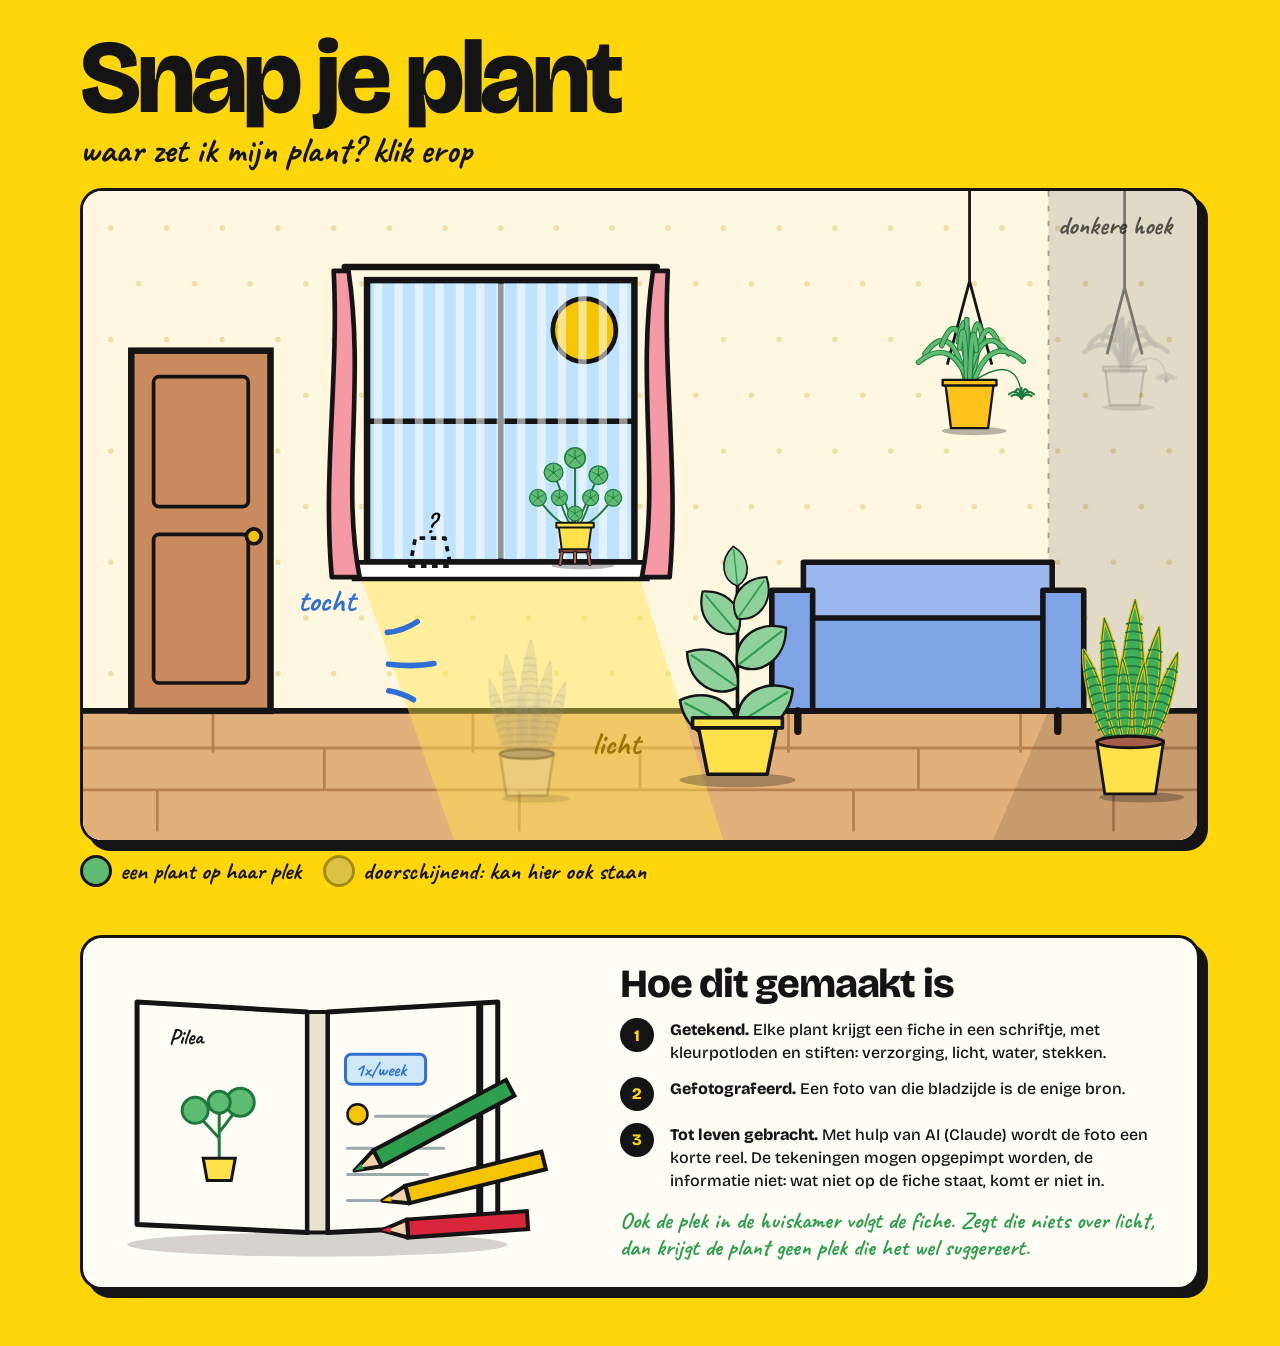
==== index.html @ d7fcc82e "Nieuwe titel: Snap je plant Co-Authored-By: Claude Opus 5.5 <noreply@anthropic.com> Claude-Session: " ====
<!DOCTYPE html>
<html lang="nl">
<head>
<meta charset="UTF-8">
<meta name="viewport" content="width=device-width, initial-scale=1.0, viewport-fit=cover">
<meta name="description" content="Welke plant past waar in je huiskamer? Geanimeerde plantenfiches, getekend in een schriftje.">
<meta name="theme-color" content="#FFD60A">
<meta name="apple-mobile-web-app-capable" content="yes">
<meta name="apple-mobile-web-app-title" content="Snap je plant">
<link rel="manifest" href="manifest.webmanifest">
<link rel="icon" href="icons/icon.svg" type="image/svg+xml">
<link rel="apple-touch-icon" href="icons/apple-touch-icon.png">
<title>Snap je plant</title>
<link rel="stylesheet" href="https://fonts.googleapis.com/css2?family=Bricolage+Grotesque:opsz,wght@12..96,500;12..96,800&family=Caveat:wght@600;700&display=swap">
<style>
:root{--desk:#FFD60A;--ink:#141414;--paper:#FFFDF6;--leaf:#2E9E4F;--red:#D8263A;--purple:#5B2A9E;
--display:"Bricolage Grotesque",system-ui,sans-serif;--hand:"Caveat","Comic Sans MS",cursive;color-scheme:light}
body{margin:0;background:var(--desk);color:var(--ink);font-family:var(--display)}
[hidden]{display:none!important}
.wrap{max-width:1120px;margin:0 auto;padding-inline:16px;padding-block:32px 56px}
h1{font:800 clamp(48px,11vw,104px)/.88 var(--display);letter-spacing:-.04em;margin:0;text-wrap:balance}
.hand{font:700 clamp(26px,5.4vw,36px)/1 var(--hand);margin:8px 0 20px}
.roomwrap{border:3px solid var(--ink);border-radius:22px;box-shadow:8px 8px 0 var(--ink);overflow-x:auto;overflow-y:hidden;background:#FFF8E1;-webkit-overflow-scrolling:touch;scrollbar-width:thin}
svg.room{display:block;height:clamp(380px,68vh,600px);width:auto;max-width:none}
@media (min-width:900px){svg.room{width:100%;height:auto}}
.mini{position:relative;width:max-content;margin:14px auto 4px;border:3px solid var(--ink);border-radius:10px;overflow:hidden;background:#FFF8E1;cursor:pointer;touch-action:none}
.mini .minisvg{display:block;height:72px;width:auto}
.mini .minisvg .gust{animation:none;stroke-dashoffset:0}
.mini .vp{position:absolute;top:0;bottom:0;left:0;border:3px solid var(--ink);border-radius:6px;background:rgba(255,214,10,.28);box-sizing:border-box}
.mini .hand{position:absolute;width:30px;height:33px;left:50%;bottom:-6px;margin-left:-15px;animation:nudge 1.4s ease-in-out infinite}
.mini.moved .hand{opacity:0;transition:opacity .4s;animation:none}
@keyframes nudge{0%,100%{transform:translateX(-12px) rotate(-8deg)}50%{transform:translateX(12px) rotate(8deg)}}
.mini.off{display:none}
svg.room .lbl{font:700 34px var(--hand)}
svg.room .gust{stroke-dasharray:120;stroke-dashoffset:120;animation:gust 1.6s ease-out infinite}
svg.room .gust:nth-of-type(2){animation-delay:.5s}svg.room .gust:nth-of-type(3){animation-delay:1s}
@keyframes gust{0%{stroke-dashoffset:120;opacity:1}100%{stroke-dashoffset:-120;opacity:0}}
.pl{cursor:pointer;outline:none}
.pl .lift{transition:transform .25s}
.pl:hover .lift,.pl:focus-visible .lift{transform:translateY(-8px)}
.pl .hit{fill:transparent}
.pl.ghost .lift{opacity:.38;filter:grayscale(1)}
.pl.ghost path[stroke]{opacity:.5}
.pl.ghost:hover .lift,.pl.ghost:focus-visible .lift{opacity:.85;filter:none}
.pl:focus-visible .lift{filter:drop-shadow(0 0 0 transparent) drop-shadow(0 0 6px #5B2A9E)}
.legend{display:flex;flex-wrap:wrap;gap:6px 22px;font:700 24px/1.1 var(--hand);margin:12px 0 0}
.legend span{display:flex;align-items:center;gap:8px}
.legend i{display:inline-block;width:26px;height:26px;border-radius:50%;background:#5DBB72;border:3px solid var(--ink)}
.legend i.g{opacity:.38;filter:grayscale(1)}
h2.all{font:800 clamp(28px,6vw,44px)/1 var(--display);letter-spacing:-.03em;margin:44px 0 16px}
.mosaic{display:grid;grid-template-columns:repeat(auto-fill,minmax(150px,1fr));grid-auto-rows:200px;grid-auto-flow:dense;gap:16px}
.tile{container-type:inline-size;position:relative;display:flex;flex-direction:column;text-decoration:none;color:var(--ink);border:3px solid var(--ink);border-radius:18px;box-shadow:5px 5px 0 var(--ink);overflow:hidden;transition:transform .2s,box-shadow .2s;min-width:0}
.tile:hover{transform:translate(-2px,-3px);box-shadow:8px 9px 0 var(--ink)}
.tile:focus-visible{outline:3px solid var(--purple);outline-offset:3px}
.tile.big{grid-column:span 2;grid-row:span 2}.tile.tall{grid-row:span 2}.tile.wide{grid-column:span 2}
.tile svg.plant{flex:1;min-height:0;width:100%;padding:8px;box-sizing:border-box}
.label{background:var(--paper);border-top:3px solid var(--ink);padding:8px 12px 10px;display:flex;flex-direction:column;gap:3px}
.sci{font:700 19px/1 var(--hand);color:var(--leaf);overflow-wrap:break-word}
.name{font:800 clamp(14px,10.5cqi,20px)/1.05 var(--display);letter-spacing:-.02em;margin:0;overflow-wrap:normal;hyphens:manual}
.big .name{font-size:clamp(22px,9cqi,30px)}.big .sci{font-size:25px}
.needs{list-style:none;margin:4px 0 0;padding:0;display:flex;flex-wrap:wrap;gap:4px 10px}
.needs li{display:flex;align-items:center;gap:4px;font:700 19px/1 var(--hand)}
.needs svg{width:17px;height:17px;flex:none}
.big .needs li{font-size:23px}.big .needs svg{width:20px;height:20px}
.badge{position:absolute;top:10px;right:10px;font:800 10px var(--display);letter-spacing:.1em;text-transform:uppercase;background:var(--red);color:var(--paper);border-radius:99px;padding:4px 8px;z-index:1}
.play{position:absolute;top:10px;left:10px;width:30px;height:30px;border-radius:50%;background:var(--ink);color:var(--desk);display:grid;place-items:center;font-size:11px;z-index:1}
.soon{border:3px dashed var(--ink);border-radius:18px;display:grid;place-items:center;text-align:center;padding:14px;font:700 28px/1 var(--hand)}
.info{margin-top:48px;display:grid;grid-template-columns:minmax(0,1fr) minmax(0,1.15fr);gap:24px 32px;align-items:center;background:var(--paper);border:3px solid var(--ink);border-radius:22px;box-shadow:8px 8px 0 var(--ink);padding:24px}
.info .nb{width:100%;height:auto}
.info h2{font:800 clamp(28px,5.5vw,40px)/1 var(--display);letter-spacing:-.03em;margin:0 0 14px}
.info ol{margin:0;padding:0;list-style:none;counter-reset:s;display:flex;flex-direction:column;gap:12px}
.info li{counter-increment:s;display:grid;grid-template-columns:38px 1fr;gap:12px;font:500 16px/1.45 var(--display);max-width:60ch}
.info li::before{content:counter(s);width:34px;height:34px;border-radius:50%;background:var(--ink);color:var(--desk);display:grid;place-items:center;font:800 16px var(--display)}
.info li b{font-weight:800}
.info-note{font:700 23px/1.15 var(--hand);color:var(--leaf);margin:16px 0 0}
@media (max-width:720px){.info{grid-template-columns:1fr;padding:18px}.info .nb{max-width:360px;margin:0 auto}}
.foot{margin-top:40px;font:700 22px/1.2 var(--hand);max-width:52ch}
@media (max-width:520px){.mosaic{grid-auto-rows:215px}}
@media (max-width:360px){.mosaic{grid-template-columns:1fr}.tile.big,.tile.wide{grid-column:span 1}}
@media (prefers-reduced-motion:reduce){.tile,.pl .lift{transition:none}svg.room .gust{animation:none;stroke-dashoffset:0}.mini .hand{animation:none}}
</style>
</head>
<body>
<svg width="0" height="0" style="position:absolute" aria-hidden="true"><defs><g id="pl"><circle r="24" fill="#5DBB72" stroke="#1E7A3C" stroke-width="3.5"/><path d="M0 0V-19M0 0l17-9M0 0l13 14M0 0l-13 14M0 0l-17-9" stroke="#1E7A3C" stroke-width="2.2" stroke-linecap="round"/><circle r="3" fill="#1E7A3C"/></g><g id="fl"><path d="M0 0C-38-18-40-70 0-100C40-70 38-18 0 0Z" fill="#8ED19B" stroke="#141414" stroke-width="4"/><path d="M0-4V-92" stroke="#2E9E4F" stroke-width="3.5"/></g></defs></svg><div class="wrap">
<h1>Snap je plant</h1><p class="hand">waar zet ik mijn plant? klik erop</p>
<div class="roomwrap"><svg class="room" viewBox="0 0 1200 700" role="group" aria-label="Huiskamer met de planten op hun plek"><rect width="1200" height="700" fill="#FFF8E1"/><circle cx="30" cy="40" r="3" fill="#F0DFA8"/><circle cx="90" cy="40" r="3" fill="#F0DFA8"/><circle cx="150" cy="40" r="3" fill="#F0DFA8"/><circle cx="210" cy="40" r="3" fill="#F0DFA8"/><circle cx="270" cy="40" r="3" fill="#F0DFA8"/><circle cx="330" cy="40" r="3" fill="#F0DFA8"/><circle cx="390" cy="40" r="3" fill="#F0DFA8"/><circle cx="450" cy="40" r="3" fill="#F0DFA8"/><circle cx="510" cy="40" r="3" fill="#F0DFA8"/><circle cx="570" cy="40" r="3" fill="#F0DFA8"/><circle cx="630" cy="40" r="3" fill="#F0DFA8"/><circle cx="690" cy="40" r="3" fill="#F0DFA8"/><circle cx="750" cy="40" r="3" fill="#F0DFA8"/><circle cx="810" cy="40" r="3" fill="#F0DFA8"/><circle cx="870" cy="40" r="3" fill="#F0DFA8"/><circle cx="930" cy="40" r="3" fill="#F0DFA8"/><circle cx="990" cy="40" r="3" fill="#F0DFA8"/><circle cx="1050" cy="40" r="3" fill="#F0DFA8"/><circle cx="1110" cy="40" r="3" fill="#F0DFA8"/><circle cx="1170" cy="40" r="3" fill="#F0DFA8"/><circle cx="60" cy="100" r="3" fill="#F0DFA8"/><circle cx="120" cy="100" r="3" fill="#F0DFA8"/><circle cx="180" cy="100" r="3" fill="#F0DFA8"/><circle cx="240" cy="100" r="3" fill="#F0DFA8"/><circle cx="300" cy="100" r="3" fill="#F0DFA8"/><circle cx="360" cy="100" r="3" fill="#F0DFA8"/><circle cx="420" cy="100" r="3" fill="#F0DFA8"/><circle cx="480" cy="100" r="3" fill="#F0DFA8"/><circle cx="540" cy="100" r="3" fill="#F0DFA8"/><circle cx="600" cy="100" r="3" fill="#F0DFA8"/><circle cx="660" cy="100" r="3" fill="#F0DFA8"/><circle cx="720" cy="100" r="3" fill="#F0DFA8"/><circle cx="780" cy="100" r="3" fill="#F0DFA8"/><circle cx="840" cy="100" r="3" fill="#F0DFA8"/><circle cx="900" cy="100" r="3" fill="#F0DFA8"/><circle cx="960" cy="100" r="3" fill="#F0DFA8"/><circle cx="1020" cy="100" r="3" fill="#F0DFA8"/><circle cx="1080" cy="100" r="3" fill="#F0DFA8"/><circle cx="1140" cy="100" r="3" fill="#F0DFA8"/><circle cx="30" cy="160" r="3" fill="#F0DFA8"/><circle cx="90" cy="160" r="3" fill="#F0DFA8"/><circle cx="150" cy="160" r="3" fill="#F0DFA8"/><circle cx="210" cy="160" r="3" fill="#F0DFA8"/><circle cx="270" cy="160" r="3" fill="#F0DFA8"/><circle cx="330" cy="160" r="3" fill="#F0DFA8"/><circle cx="390" cy="160" r="3" fill="#F0DFA8"/><circle cx="450" cy="160" r="3" fill="#F0DFA8"/><circle cx="510" cy="160" r="3" fill="#F0DFA8"/><circle cx="570" cy="160" r="3" fill="#F0DFA8"/><circle cx="630" cy="160" r="3" fill="#F0DFA8"/><circle cx="690" cy="160" r="3" fill="#F0DFA8"/><circle cx="750" cy="160" r="3" fill="#F0DFA8"/><circle cx="810" cy="160" r="3" fill="#F0DFA8"/><circle cx="870" cy="160" r="3" fill="#F0DFA8"/><circle cx="930" cy="160" r="3" fill="#F0DFA8"/><circle cx="990" cy="160" r="3" fill="#F0DFA8"/><circle cx="1050" cy="160" r="3" fill="#F0DFA8"/><circle cx="1110" cy="160" r="3" fill="#F0DFA8"/><circle cx="1170" cy="160" r="3" fill="#F0DFA8"/><circle cx="60" cy="220" r="3" fill="#F0DFA8"/><circle cx="120" cy="220" r="3" fill="#F0DFA8"/><circle cx="180" cy="220" r="3" fill="#F0DFA8"/><circle cx="240" cy="220" r="3" fill="#F0DFA8"/><circle cx="300" cy="220" r="3" fill="#F0DFA8"/><circle cx="360" cy="220" r="3" fill="#F0DFA8"/><circle cx="420" cy="220" r="3" fill="#F0DFA8"/><circle cx="480" cy="220" r="3" fill="#F0DFA8"/><circle cx="540" cy="220" r="3" fill="#F0DFA8"/><circle cx="600" cy="220" r="3" fill="#F0DFA8"/><circle cx="660" cy="220" r="3" fill="#F0DFA8"/><circle cx="720" cy="220" r="3" fill="#F0DFA8"/><circle cx="780" cy="220" r="3" fill="#F0DFA8"/><circle cx="840" cy="220" r="3" fill="#F0DFA8"/><circle cx="900" cy="220" r="3" fill="#F0DFA8"/><circle cx="960" cy="220" r="3" fill="#F0DFA8"/><circle cx="1020" cy="220" r="3" fill="#F0DFA8"/><circle cx="1080" cy="220" r="3" fill="#F0DFA8"/><circle cx="1140" cy="220" r="3" fill="#F0DFA8"/><circle cx="30" cy="280" r="3" fill="#F0DFA8"/><circle cx="90" cy="280" r="3" fill="#F0DFA8"/><circle cx="150" cy="280" r="3" fill="#F0DFA8"/><circle cx="210" cy="280" r="3" fill="#F0DFA8"/><circle cx="270" cy="280" r="3" fill="#F0DFA8"/><circle cx="330" cy="280" r="3" fill="#F0DFA8"/><circle cx="390" cy="280" r="3" fill="#F0DFA8"/><circle cx="450" cy="280" r="3" fill="#F0DFA8"/><circle cx="510" cy="280" r="3" fill="#F0DFA8"/><circle cx="570" cy="280" r="3" fill="#F0DFA8"/><circle cx="630" cy="280" r="3" fill="#F0DFA8"/><circle cx="690" cy="280" r="3" fill="#F0DFA8"/><circle cx="750" cy="280" r="3" fill="#F0DFA8"/><circle cx="810" cy="280" r="3" fill="#F0DFA8"/><circle cx="870" cy="280" r="3" fill="#F0DFA8"/><circle cx="930" cy="280" r="3" fill="#F0DFA8"/><circle cx="990" cy="280" r="3" fill="#F0DFA8"/><circle cx="1050" cy="280" r="3" fill="#F0DFA8"/><circle cx="1110" cy="280" r="3" fill="#F0DFA8"/><circle cx="1170" cy="280" r="3" fill="#F0DFA8"/><circle cx="60" cy="340" r="3" fill="#F0DFA8"/><circle cx="120" cy="340" r="3" fill="#F0DFA8"/><circle cx="180" cy="340" r="3" fill="#F0DFA8"/><circle cx="240" cy="340" r="3" fill="#F0DFA8"/><circle cx="300" cy="340" r="3" fill="#F0DFA8"/><circle cx="360" cy="340" r="3" fill="#F0DFA8"/><circle cx="420" cy="340" r="3" fill="#F0DFA8"/><circle cx="480" cy="340" r="3" fill="#F0DFA8"/><circle cx="540" cy="340" r="3" fill="#F0DFA8"/><circle cx="600" cy="340" r="3" fill="#F0DFA8"/><circle cx="660" cy="340" r="3" fill="#F0DFA8"/><circle cx="720" cy="340" r="3" fill="#F0DFA8"/><circle cx="780" cy="340" r="3" fill="#F0DFA8"/><circle cx="840" cy="340" r="3" fill="#F0DFA8"/><circle cx="900" cy="340" r="3" fill="#F0DFA8"/><circle cx="960" cy="340" r="3" fill="#F0DFA8"/><circle cx="1020" cy="340" r="3" fill="#F0DFA8"/><circle cx="1080" cy="340" r="3" fill="#F0DFA8"/><circle cx="1140" cy="340" r="3" fill="#F0DFA8"/><circle cx="30" cy="400" r="3" fill="#F0DFA8"/><circle cx="90" cy="400" r="3" fill="#F0DFA8"/><circle cx="150" cy="400" r="3" fill="#F0DFA8"/><circle cx="210" cy="400" r="3" fill="#F0DFA8"/><circle cx="270" cy="400" r="3" fill="#F0DFA8"/><circle cx="330" cy="400" r="3" fill="#F0DFA8"/><circle cx="390" cy="400" r="3" fill="#F0DFA8"/><circle cx="450" cy="400" r="3" fill="#F0DFA8"/><circle cx="510" cy="400" r="3" fill="#F0DFA8"/><circle cx="570" cy="400" r="3" fill="#F0DFA8"/><circle cx="630" cy="400" r="3" fill="#F0DFA8"/><circle cx="690" cy="400" r="3" fill="#F0DFA8"/><circle cx="750" cy="400" r="3" fill="#F0DFA8"/><circle cx="810" cy="400" r="3" fill="#F0DFA8"/><circle cx="870" cy="400" r="3" fill="#F0DFA8"/><circle cx="930" cy="400" r="3" fill="#F0DFA8"/><circle cx="990" cy="400" r="3" fill="#F0DFA8"/><circle cx="1050" cy="400" r="3" fill="#F0DFA8"/><circle cx="1110" cy="400" r="3" fill="#F0DFA8"/><circle cx="1170" cy="400" r="3" fill="#F0DFA8"/><circle cx="60" cy="460" r="3" fill="#F0DFA8"/><circle cx="120" cy="460" r="3" fill="#F0DFA8"/><circle cx="180" cy="460" r="3" fill="#F0DFA8"/><circle cx="240" cy="460" r="3" fill="#F0DFA8"/><circle cx="300" cy="460" r="3" fill="#F0DFA8"/><circle cx="360" cy="460" r="3" fill="#F0DFA8"/><circle cx="420" cy="460" r="3" fill="#F0DFA8"/><circle cx="480" cy="460" r="3" fill="#F0DFA8"/><circle cx="540" cy="460" r="3" fill="#F0DFA8"/><circle cx="600" cy="460" r="3" fill="#F0DFA8"/><circle cx="660" cy="460" r="3" fill="#F0DFA8"/><circle cx="720" cy="460" r="3" fill="#F0DFA8"/><circle cx="780" cy="460" r="3" fill="#F0DFA8"/><circle cx="840" cy="460" r="3" fill="#F0DFA8"/><circle cx="900" cy="460" r="3" fill="#F0DFA8"/><circle cx="960" cy="460" r="3" fill="#F0DFA8"/><circle cx="1020" cy="460" r="3" fill="#F0DFA8"/><circle cx="1080" cy="460" r="3" fill="#F0DFA8"/><circle cx="1140" cy="460" r="3" fill="#F0DFA8"/><circle cx="30" cy="520" r="3" fill="#F0DFA8"/><circle cx="90" cy="520" r="3" fill="#F0DFA8"/><circle cx="150" cy="520" r="3" fill="#F0DFA8"/><circle cx="210" cy="520" r="3" fill="#F0DFA8"/><circle cx="270" cy="520" r="3" fill="#F0DFA8"/><circle cx="330" cy="520" r="3" fill="#F0DFA8"/><circle cx="390" cy="520" r="3" fill="#F0DFA8"/><circle cx="450" cy="520" r="3" fill="#F0DFA8"/><circle cx="510" cy="520" r="3" fill="#F0DFA8"/><circle cx="570" cy="520" r="3" fill="#F0DFA8"/><circle cx="630" cy="520" r="3" fill="#F0DFA8"/><circle cx="690" cy="520" r="3" fill="#F0DFA8"/><circle cx="750" cy="520" r="3" fill="#F0DFA8"/><circle cx="810" cy="520" r="3" fill="#F0DFA8"/><circle cx="870" cy="520" r="3" fill="#F0DFA8"/><circle cx="930" cy="520" r="3" fill="#F0DFA8"/><circle cx="990" cy="520" r="3" fill="#F0DFA8"/><circle cx="1050" cy="520" r="3" fill="#F0DFA8"/><circle cx="1110" cy="520" r="3" fill="#F0DFA8"/><circle cx="1170" cy="520" r="3" fill="#F0DFA8"/>
<path d="M1040 0H1200V560H1040Z" fill="#141414" opacity=".13"/>
<path d="M1040 0V560" stroke="#141414" stroke-width="2" stroke-dasharray="6 10" opacity=".35"/>
<rect y="560" width="1200" height="140" fill="#E2B07A"/><path d="M0 600H1200" stroke="#B9814F" stroke-width="3"/><path d="M0 645H1200" stroke="#B9814F" stroke-width="3"/><path d="M140 560v45" stroke="#B9814F" stroke-width="3"/><path d="M420 560v45" stroke="#B9814F" stroke-width="3"/><path d="M760 560v45" stroke="#B9814F" stroke-width="3"/><path d="M1010 560v45" stroke="#B9814F" stroke-width="3"/><path d="M260 600v45" stroke="#B9814F" stroke-width="3"/><path d="M600 600v45" stroke="#B9814F" stroke-width="3"/><path d="M900 600v45" stroke="#B9814F" stroke-width="3"/><path d="M80 645v45" stroke="#B9814F" stroke-width="3"/><path d="M470 645v45" stroke="#B9814F" stroke-width="3"/><path d="M830 645v45" stroke="#B9814F" stroke-width="3"/><path d="M1110 645v45" stroke="#B9814F" stroke-width="3"/>
<path d="M1040 560L1200 560V700H980Z" fill="#141414" opacity=".13"/>
<path d="M0 560H1200" stroke="#141414" stroke-width="6"/>
<!-- raam met vitrage -->
<path d="M300 418H600L690 700H400Z" fill="#FFE24A" opacity=".45"/>
<rect x="306" y="96" width="288" height="304" fill="#BFE3FF" stroke="#141414" stroke-width="7"/>
<circle cx="540" cy="150" r="34" fill="#F5C400" stroke="#141414" stroke-width="5"/>
<path d="M450 96V400M306 248H594" stroke="#141414" stroke-width="6"/>
<g opacity=".55"><path d="M318 100V396" stroke="#fff" stroke-width="9"/><path d="M340 100V396" stroke="#fff" stroke-width="9"/><path d="M362 100V396" stroke="#fff" stroke-width="9"/><path d="M384 100V396" stroke="#fff" stroke-width="9"/><path d="M406 100V396" stroke="#fff" stroke-width="9"/><path d="M428 100V396" stroke="#fff" stroke-width="9"/><path d="M450 100V396" stroke="#fff" stroke-width="9"/><path d="M472 100V396" stroke="#fff" stroke-width="9"/><path d="M494 100V396" stroke="#fff" stroke-width="9"/><path d="M516 100V396" stroke="#fff" stroke-width="9"/><path d="M538 100V396" stroke="#fff" stroke-width="9"/><path d="M560 100V396" stroke="#fff" stroke-width="9"/><path d="M582 100V396" stroke="#fff" stroke-width="9"/></g>
<path d="M292 400H608V418H292Z" fill="#fff" stroke="#141414" stroke-width="5"/>
<path d="M282 82H618" stroke="#141414" stroke-width="7" stroke-linecap="round"/>
<path d="M286 86c18 120-8 230 12 330h-30c-10-110 8-220 2-330Z" fill="#F59AA5" stroke="#141414" stroke-width="5" stroke-linejoin="round"/>
<path d="M614 86c-18 120 8 230-12 330h30c10-110-8-220-2-330Z" fill="#F59AA5" stroke="#141414" stroke-width="5" stroke-linejoin="round"/>
<!-- deur met tocht -->
<rect x="52" y="172" width="150" height="388" fill="#C98B5E" stroke="#141414" stroke-width="7"/>
<rect x="76" y="200" width="102" height="140" rx="6" fill="none" stroke="#141414" stroke-width="4"/>
<rect x="76" y="370" width="102" height="160" rx="6" fill="none" stroke="#141414" stroke-width="4"/>
<circle cx="184" cy="372" r="8" fill="#F5C400" stroke="#141414" stroke-width="4"/>
<g stroke="#2F6FD6" stroke-width="6" fill="none" stroke-linecap="round">
<path class="gust" d="M210 470q40-14 80 0t70-6"/><path class="gust" d="M210 505q46-10 92 0t76 4"/><path class="gust" d="M210 540q40 8 80 0t66 8"/></g>
<text x="232" y="452" class="lbl" fill="#2F6FD6">tocht</text>
<!-- zetel -->
<path d="M760 452h300v108H760Z" fill="#7FA4E6" stroke="#141414" stroke-width="6" stroke-linejoin="round"/>
<path d="M776 400h268v60H776Z" fill="#9BB9EE" stroke="#141414" stroke-width="6" stroke-linejoin="round"/>
<path d="M742 430h44v130h-44ZM1034 430h44v130h-44Z" fill="#7FA4E6" stroke="#141414" stroke-width="6" stroke-linejoin="round"/>
<path d="M770 560v22M1050 560v22" stroke="#141414" stroke-width="8" stroke-linecap="round"/>
<!-- donkere hoek -->
<text x="1050" y="46" class="lbl" fill="#141414" opacity=".7" style="font-size:28px">donkere hoek</text>
<text x="548" y="606" class="lbl" fill="#9A7400">licht</text>
<!-- vrij plekje op de vensterbank -->
<g class="free"><path d="M352 404h44l-6 -30h-32Z" fill="none" stroke="#141414" stroke-width="4" stroke-dasharray="6 6" stroke-linejoin="round"/>
<text x="374" y="368" text-anchor="middle" class="lbl" style="font-size:30px">?</text></g><a class="pl ghost" href="vrouwentong/" aria-label="Vrouwentong: weinig tot veel licht. Kan ook hier staan. Bekijk de reel."><title>Vrouwentong (kan ook hier)</title><rect class="hit" x="416" y="484" width="125" height="168"/><g class="lift"><g transform="translate(403.0 489.5) scale(0.5)"><ellipse cx="170" cy="330" rx="74" ry="9" fill="#141414" opacity=".3"/><g class="rise" style="animation-delay:0.15s"><g transform="translate(116 238) rotate(-16)"><path d="M0 0C-18.7 -42.5 -15.0 -119.0 0 -170C15.0 -119.0 18.7 -42.5 0 0Z" fill="#3FAE5A" stroke="#E8C21A" stroke-width="6" stroke-linejoin="round"/><path d="M0 0C-18.7 -42.5 -15.0 -119.0 0 -170C15.0 -119.0 18.7 -42.5 0 0Z" fill="none" stroke="#1E7A3C" stroke-width="2"/><path d="M-14.0 -14.0q14.0 -5 28.0 0M-14.0 -29.0q14.0 -5 28.0 0M-14.0 -44.0q14.0 -5 28.0 0M-13.5 -59.0q13.5 -5 27.0 0M-12.7 -74.0q12.7 -5 25.4 0M-11.9 -89.0q11.9 -5 23.8 0M-11.1 -104.0q11.1 -5 22.3 0M-10.4 -119.0q10.4 -5 20.7 0M-9.6 -134.0q9.6 -5 19.2 0" stroke="#1E7A3C" stroke-width="3" fill="none" stroke-linecap="round"/></g></g><g class="rise" style="animation-delay:0.28s"><g transform="translate(132 238) rotate(-7)"><path d="M0 0C-24.2 -55.0 -19.4 -154.0 0 -220C19.4 -154.0 24.2 -55.0 0 0Z" fill="#3FAE5A" stroke="#E8C21A" stroke-width="6" stroke-linejoin="round"/><path d="M0 0C-24.2 -55.0 -19.4 -154.0 0 -220C19.4 -154.0 24.2 -55.0 0 0Z" fill="none" stroke="#1E7A3C" stroke-width="2"/><path d="M-18.1 -14.0q18.1 -5 36.3 0M-18.1 -29.0q18.1 -5 36.3 0M-18.1 -44.0q18.1 -5 36.3 0M-18.1 -59.0q18.1 -5 36.3 0M-17.6 -74.0q17.6 -5 35.1 0M-16.8 -89.0q16.8 -5 33.6 0M-16.0 -104.0q16.0 -5 32.0 0M-15.2 -119.0q15.2 -5 30.5 0M-14.5 -134.0q14.5 -5 28.9 0M-13.7 -149.0q13.7 -5 27.3 0M-12.9 -164.0q12.9 -5 25.8 0M-12.1 -179.0q12.1 -5 24.2 0" stroke="#1E7A3C" stroke-width="3" fill="none" stroke-linecap="round"/></g></g><g class="rise" style="animation-delay:0.41s"><g transform="translate(150 238) rotate(2)"><path d="M0 0C-27.5 -62.5 -22.0 -175.0 0 -250C22.0 -175.0 27.5 -62.5 0 0Z" fill="#3FAE5A" stroke="#E8C21A" stroke-width="6" stroke-linejoin="round"/><path d="M0 0C-27.5 -62.5 -22.0 -175.0 0 -250C22.0 -175.0 27.5 -62.5 0 0Z" fill="none" stroke="#1E7A3C" stroke-width="2"/><path d="M-20.6 -14.0q20.6 -5 41.2 0M-20.6 -29.0q20.6 -5 41.2 0M-20.6 -44.0q20.6 -5 41.2 0M-20.6 -59.0q20.6 -5 41.2 0M-20.5 -74.0q20.5 -5 41.0 0M-19.7 -89.0q19.7 -5 39.4 0M-18.9 -104.0q18.9 -5 37.9 0M-18.2 -119.0q18.2 -5 36.3 0M-17.4 -134.0q17.4 -5 34.7 0M-16.6 -149.0q16.6 -5 33.2 0M-15.8 -164.0q15.8 -5 31.6 0M-15.0 -179.0q15.0 -5 30.1 0M-14.3 -194.0q14.3 -5 28.5 0M-13.5 -209.0q13.5 -5 26.9 0" stroke="#1E7A3C" stroke-width="3" fill="none" stroke-linecap="round"/></g></g><g class="rise" style="animation-delay:0.54s"><g transform="translate(168 238) rotate(9)"><path d="M0 0C-22.6 -51.2 -18.0 -143.5 0 -205C18.0 -143.5 22.6 -51.2 0 0Z" fill="#3FAE5A" stroke="#E8C21A" stroke-width="6" stroke-linejoin="round"/><path d="M0 0C-22.6 -51.2 -18.0 -143.5 0 -205C18.0 -143.5 22.6 -51.2 0 0Z" fill="none" stroke="#1E7A3C" stroke-width="2"/><path d="M-16.9 -14.0q16.9 -5 33.8 0M-16.9 -29.0q16.9 -5 33.8 0M-16.9 -44.0q16.9 -5 33.8 0M-16.9 -59.0q16.9 -5 33.8 0M-16.1 -74.0q16.1 -5 32.2 0M-15.3 -89.0q15.3 -5 30.7 0M-14.6 -104.0q14.6 -5 29.1 0M-13.8 -119.0q13.8 -5 27.5 0M-13.0 -134.0q13.0 -5 26.0 0M-12.2 -149.0q12.2 -5 24.4 0M-11.4 -164.0q11.4 -5 22.9 0" stroke="#1E7A3C" stroke-width="3" fill="none" stroke-linecap="round"/></g></g><g class="rise" style="animation-delay:0.67s"><g transform="translate(184 238) rotate(17)"><path d="M0 0C-18.1 -41.2 -14.5 -115.5 0 -165C14.5 -115.5 18.1 -41.2 0 0Z" fill="#3FAE5A" stroke="#E8C21A" stroke-width="6" stroke-linejoin="round"/><path d="M0 0C-18.1 -41.2 -14.5 -115.5 0 -165C14.5 -115.5 18.1 -41.2 0 0Z" fill="none" stroke="#1E7A3C" stroke-width="2"/><path d="M-13.6 -14.0q13.6 -5 27.2 0M-13.6 -29.0q13.6 -5 27.2 0M-13.6 -44.0q13.6 -5 27.2 0M-13.0 -59.0q13.0 -5 26.0 0M-12.2 -74.0q12.2 -5 24.4 0M-11.4 -89.0q11.4 -5 22.9 0M-10.7 -104.0q10.7 -5 21.3 0M-9.9 -119.0q9.9 -5 19.8 0M-9.1 -134.0q9.1 -5 18.2 0" stroke="#1E7A3C" stroke-width="3" fill="none" stroke-linecap="round"/></g></g><g class="rise" style="animation-delay:0.80s"><g transform="translate(142 238) rotate(-2)"><path d="M0 0C-16.5 -37.5 -13.2 -105.0 0 -150C13.2 -105.0 16.5 -37.5 0 0Z" fill="#3FAE5A" stroke="#E8C21A" stroke-width="6" stroke-linejoin="round"/><path d="M0 0C-16.5 -37.5 -13.2 -105.0 0 -150C13.2 -105.0 16.5 -37.5 0 0Z" fill="none" stroke="#1E7A3C" stroke-width="2"/><path d="M-12.4 -14.0q12.4 -5 24.8 0M-12.4 -29.0q12.4 -5 24.8 0M-12.3 -44.0q12.3 -5 24.6 0M-11.5 -59.0q11.5 -5 23.1 0M-10.8 -74.0q10.8 -5 21.5 0M-10.0 -89.0q10.0 -5 20.0 0M-9.2 -104.0q9.2 -5 18.4 0M-8.4 -119.0q8.4 -5 16.8 0" stroke="#1E7A3C" stroke-width="3" fill="none" stroke-linecap="round"/></g></g><g class="rise" style="animation-delay:0.93s"><g transform="translate(162 238) rotate(5)"><path d="M0 0C-15.4 -35.0 -12.3 -98.0 0 -140C12.3 -98.0 15.4 -35.0 0 0Z" fill="#3FAE5A" stroke="#E8C21A" stroke-width="6" stroke-linejoin="round"/><path d="M0 0C-15.4 -35.0 -12.3 -98.0 0 -140C12.3 -98.0 15.4 -35.0 0 0Z" fill="none" stroke="#1E7A3C" stroke-width="2"/><path d="M-11.6 -14.0q11.6 -5 23.1 0M-11.6 -29.0q11.6 -5 23.1 0M-11.3 -44.0q11.3 -5 22.7 0M-10.6 -59.0q10.6 -5 21.1 0M-9.8 -74.0q9.8 -5 19.6 0M-9.0 -89.0q9.0 -5 18.0 0M-8.2 -104.0q8.2 -5 16.4 0" stroke="#1E7A3C" stroke-width="3" fill="none" stroke-linecap="round"/></g></g>
<path d="M92 232h116l-14 92h-88Z" fill="#FFE24A" stroke="#141414" stroke-width="5" stroke-linejoin="round"/>
<ellipse cx="150" cy="234" rx="58" ry="10" fill="#A65E4A" stroke="#141414" stroke-width="5"/></g></g></a><a class="pl ghost" href="graslelie/" aria-label="Graslelie: veel of weinig licht. Kan ook hier staan. Bekijk de reel."><title>Graslelie (kan ook hier)</title><path d="M1122 0V104M1122 104L1103 176M1122 104L1141 176" stroke="#141414" stroke-width="3" fill="none"/><rect class="hit" x="1072" y="102" width="100" height="134"/><g class="lift"><g transform="translate(1062.0 106.0) scale(0.4)"><ellipse cx="160" cy="318" rx="70" ry="9" fill="#141414" opacity=".3"/><g class="grow" style="animation-delay:0.10s"><path d="M144 220Q112 70 54 152" stroke="#1E7A3C" stroke-width="12" fill="none" stroke-linecap="round"/><path d="M144 220Q112 70 54 152" stroke="#5DBB72" stroke-width="8" fill="none" stroke-linecap="round"/></g><g class="grow" style="animation-delay:0.18s"><path d="M150 220Q129 30 90 134" stroke="#1E7A3C" stroke-width="12" fill="none" stroke-linecap="round"/><path d="M150 220Q129 30 90 134" stroke="#5DBB72" stroke-width="8" fill="none" stroke-linecap="round"/></g><g class="grow" style="animation-delay:0.26s"><path d="M156 220Q146 10 126 126" stroke="#1E7A3C" stroke-width="12" fill="none" stroke-linecap="round"/><path d="M156 220Q146 10 126 126" stroke="#5DBB72" stroke-width="8" fill="none" stroke-linecap="round"/></g><g class="grow" style="animation-delay:0.34s"><path d="M144 220Q144 0 144 121" stroke="#1E7A3C" stroke-width="12" fill="none" stroke-linecap="round"/><path d="M144 220Q144 0 144 121" stroke="#5DBB72" stroke-width="8" fill="none" stroke-linecap="round"/></g><g class="grow" style="animation-delay:0.42s"><path d="M150 220Q160 15 180 128" stroke="#1E7A3C" stroke-width="12" fill="none" stroke-linecap="round"/><path d="M150 220Q160 15 180 128" stroke="#5DBB72" stroke-width="8" fill="none" stroke-linecap="round"/></g><g class="grow" style="animation-delay:0.50s"><path d="M156 220Q177 35 216 137" stroke="#1E7A3C" stroke-width="12" fill="none" stroke-linecap="round"/><path d="M156 220Q177 35 216 137" stroke="#5DBB72" stroke-width="8" fill="none" stroke-linecap="round"/></g><g class="grow" style="animation-delay:0.58s"><path d="M144 220Q176 70 234 152" stroke="#1E7A3C" stroke-width="12" fill="none" stroke-linecap="round"/><path d="M144 220Q176 70 234 152" stroke="#5DBB72" stroke-width="8" fill="none" stroke-linecap="round"/></g><g class="grow" style="animation-delay:0.66s"><path d="M150 220Q112 110 40 170" stroke="#1E7A3C" stroke-width="12" fill="none" stroke-linecap="round"/><path d="M150 220Q112 110 40 170" stroke="#5DBB72" stroke-width="8" fill="none" stroke-linecap="round"/></g><g class="grow" style="animation-delay:0.74s"><path d="M156 220Q194 105 266 168" stroke="#1E7A3C" stroke-width="12" fill="none" stroke-linecap="round"/><path d="M156 220Q194 105 266 168" stroke="#5DBB72" stroke-width="8" fill="none" stroke-linecap="round"/></g><g class="grow" style="animation-delay:0.82s"><path d="M144 220Q139 40 129 139" stroke="#1E7A3C" stroke-width="12" fill="none" stroke-linecap="round"/><path d="M144 220Q139 40 129 139" stroke="#5DBB72" stroke-width="8" fill="none" stroke-linecap="round"/></g><g class="grow" style="animation-delay:0.90s"><path d="M150 220Q155 50 165 144" stroke="#1E7A3C" stroke-width="12" fill="none" stroke-linecap="round"/><path d="M150 220Q155 50 165 144" stroke="#5DBB72" stroke-width="8" fill="none" stroke-linecap="round"/></g><g class="grow" style="animation-delay:1.2s"><path d="M160 210Q250 150 262 238" stroke="#1E7A3C" stroke-width="3" fill="none"/><g class="" style=""><g transform="translate(262 248) scale(0.9)"><path d="M0 0Q-12 -26 -30 -10" stroke="#1E7A3C" stroke-width="5" fill="none" stroke-linecap="round"/><path d="M0 0Q-6 -36 -16 -14" stroke="#1E7A3C" stroke-width="5" fill="none" stroke-linecap="round"/><path d="M0 0Q0 -40 0 -16" stroke="#1E7A3C" stroke-width="5" fill="none" stroke-linecap="round"/><path d="M0 0Q6 -36 16 -14" stroke="#1E7A3C" stroke-width="5" fill="none" stroke-linecap="round"/><path d="M0 0Q12 -26 30 -10" stroke="#1E7A3C" stroke-width="5" fill="none" stroke-linecap="round"/><path d="M0 0Q-10 -14 -24 -6" stroke="#1E7A3C" stroke-width="5" fill="none" stroke-linecap="round"/><path d="M0 0Q10 -14 24 -6" stroke="#1E7A3C" stroke-width="5" fill="none" stroke-linecap="round"/></g></g></g>
<path d="M98 216h104l-12 96h-80Z" fill="#FFC21A" stroke="#141414" stroke-width="5" stroke-linejoin="round"/>
<path d="M92 208h116v12H92Z" fill="#FFC21A" stroke="#141414" stroke-width="5" stroke-linejoin="round"/></g></g></a><a class="pl" href="rubberboom/" aria-label="Rubberboom: indirect, uit de tocht. Bekijk de reel."><title>Rubberboom</title><rect class="hit" x="608" y="379" width="195" height="261"/><g class="lift"><g transform="translate(588.0 386.5) scale(0.78)"><ellipse cx="150" cy="318" rx="80" ry="10" fill="#141414" opacity=".3"/><path d="M150 300V40" stroke="#141414" stroke-width="5"/><use href="#fl" transform="translate(150 250) rotate(-62) scale(0.9)"/><use href="#fl" transform="translate(150 240) rotate(58) scale(0.9)"/><use href="#fl" transform="translate(150 190) rotate(-55) scale(0.85)"/><use href="#fl" transform="translate(150 160) rotate(52) scale(0.85)"/><use href="#fl" transform="translate(150 115) rotate(-40) scale(0.75)"/><use href="#fl" transform="translate(150 95) rotate(35) scale(0.7)"/><use href="#fl" transform="translate(150 50) rotate(-6) scale(0.55)"/><path d="M95 240h110l-14 70H109Z" fill="#FFE24A" stroke="#141414" stroke-width="5" stroke-linejoin="round"/><path d="M88 232h124v14H88Z" fill="#FFE24A" stroke="#141414" stroke-width="5" stroke-linejoin="round"/></g></g></a><a class="pl" href="pannenkoekenplant/" aria-label="Pannenkoekenplant: indirect, maar wel veel. Bekijk de reel."><title>Pannenkoekenplant</title><rect class="hit" x="478" y="263" width="105" height="141"/><g class="lift"><g transform="translate(467.0 267.5) scale(0.42)"><ellipse cx="170" cy="324" rx="80" ry="9" fill="#141414" opacity=".3"/><path d="M110 282h80v8h-80Z" fill="#B5654A" stroke="#141414" stroke-width="4"/><path d="M116 290l-4 30M184 290l4 30M150 290v26" stroke="#141414" stroke-width="10" stroke-linecap="round"/><path d="M116 290l-4 30M184 290l4 30M150 290v26" stroke="#B5654A" stroke-width="5" stroke-linecap="round"/><g class="grow" style="animation-delay:0.15s"><path d="M150 228Q102 220 55 150" stroke="#1E7A3C" stroke-width="5" fill="none"/><use href="#pl" transform="translate(55 150) scale(0.9)"/></g><g class="grow" style="animation-delay:0.27s"><path d="M150 228Q122 155 95 85" stroke="#1E7A3C" stroke-width="5" fill="none"/><use href="#pl" transform="translate(95 85) scale(1)"/></g><g class="grow" style="animation-delay:0.39s"><path d="M150 228Q150 118 150 48" stroke="#1E7A3C" stroke-width="5" fill="none"/><use href="#pl" transform="translate(150 48) scale(1.1)"/></g><g class="grow" style="animation-delay:0.51s"><path d="M150 228Q180 162 210 92" stroke="#1E7A3C" stroke-width="5" fill="none"/><use href="#pl" transform="translate(210 92) scale(1)"/></g><g class="grow" style="animation-delay:0.63s"><path d="M150 228Q199 220 248 150" stroke="#1E7A3C" stroke-width="5" fill="none"/><use href="#pl" transform="translate(248 150) scale(0.9)"/></g><g class="grow" style="animation-delay:0.75s"><path d="M150 228Q130 220 110 150" stroke="#1E7A3C" stroke-width="5" fill="none"/><use href="#pl" transform="translate(110 150) scale(0.85)"/></g><g class="grow" style="animation-delay:0.87s"><path d="M150 228Q170 220 190 150" stroke="#1E7A3C" stroke-width="5" fill="none"/><use href="#pl" transform="translate(190 150) scale(0.85)"/></g><g class="grow" style="animation-delay:0.99s"><path d="M150 228Q150 260 150 190" stroke="#1E7A3C" stroke-width="5" fill="none"/><use href="#pl" transform="translate(150 190) scale(0.8)"/></g><path d="M108 222h84l-8 60h-68Z" fill="#FFE24A" stroke="#141414" stroke-width="5" stroke-linejoin="round"/><path d="M102 214h96v12h-96Z" fill="#FFE24A" stroke="#141414" stroke-width="5" stroke-linejoin="round"/></g></g></a><a class="pl" href="vrouwentong/" aria-label="Vrouwentong: weinig tot veel licht. Bekijk de reel."><title>Vrouwentong</title><rect class="hit" x="1050" y="442" width="155" height="208"/><g class="lift"><g transform="translate(1035.0 448.5) scale(0.62)"><ellipse cx="170" cy="330" rx="74" ry="9" fill="#141414" opacity=".3"/><g class="rise" style="animation-delay:0.15s"><g transform="translate(116 238) rotate(-16)"><path d="M0 0C-18.7 -42.5 -15.0 -119.0 0 -170C15.0 -119.0 18.7 -42.5 0 0Z" fill="#3FAE5A" stroke="#E8C21A" stroke-width="6" stroke-linejoin="round"/><path d="M0 0C-18.7 -42.5 -15.0 -119.0 0 -170C15.0 -119.0 18.7 -42.5 0 0Z" fill="none" stroke="#1E7A3C" stroke-width="2"/><path d="M-14.0 -14.0q14.0 -5 28.0 0M-14.0 -29.0q14.0 -5 28.0 0M-14.0 -44.0q14.0 -5 28.0 0M-13.5 -59.0q13.5 -5 27.0 0M-12.7 -74.0q12.7 -5 25.4 0M-11.9 -89.0q11.9 -5 23.8 0M-11.1 -104.0q11.1 -5 22.3 0M-10.4 -119.0q10.4 -5 20.7 0M-9.6 -134.0q9.6 -5 19.2 0" stroke="#1E7A3C" stroke-width="3" fill="none" stroke-linecap="round"/></g></g><g class="rise" style="animation-delay:0.28s"><g transform="translate(132 238) rotate(-7)"><path d="M0 0C-24.2 -55.0 -19.4 -154.0 0 -220C19.4 -154.0 24.2 -55.0 0 0Z" fill="#3FAE5A" stroke="#E8C21A" stroke-width="6" stroke-linejoin="round"/><path d="M0 0C-24.2 -55.0 -19.4 -154.0 0 -220C19.4 -154.0 24.2 -55.0 0 0Z" fill="none" stroke="#1E7A3C" stroke-width="2"/><path d="M-18.1 -14.0q18.1 -5 36.3 0M-18.1 -29.0q18.1 -5 36.3 0M-18.1 -44.0q18.1 -5 36.3 0M-18.1 -59.0q18.1 -5 36.3 0M-17.6 -74.0q17.6 -5 35.1 0M-16.8 -89.0q16.8 -5 33.6 0M-16.0 -104.0q16.0 -5 32.0 0M-15.2 -119.0q15.2 -5 30.5 0M-14.5 -134.0q14.5 -5 28.9 0M-13.7 -149.0q13.7 -5 27.3 0M-12.9 -164.0q12.9 -5 25.8 0M-12.1 -179.0q12.1 -5 24.2 0" stroke="#1E7A3C" stroke-width="3" fill="none" stroke-linecap="round"/></g></g><g class="rise" style="animation-delay:0.41s"><g transform="translate(150 238) rotate(2)"><path d="M0 0C-27.5 -62.5 -22.0 -175.0 0 -250C22.0 -175.0 27.5 -62.5 0 0Z" fill="#3FAE5A" stroke="#E8C21A" stroke-width="6" stroke-linejoin="round"/><path d="M0 0C-27.5 -62.5 -22.0 -175.0 0 -250C22.0 -175.0 27.5 -62.5 0 0Z" fill="none" stroke="#1E7A3C" stroke-width="2"/><path d="M-20.6 -14.0q20.6 -5 41.2 0M-20.6 -29.0q20.6 -5 41.2 0M-20.6 -44.0q20.6 -5 41.2 0M-20.6 -59.0q20.6 -5 41.2 0M-20.5 -74.0q20.5 -5 41.0 0M-19.7 -89.0q19.7 -5 39.4 0M-18.9 -104.0q18.9 -5 37.9 0M-18.2 -119.0q18.2 -5 36.3 0M-17.4 -134.0q17.4 -5 34.7 0M-16.6 -149.0q16.6 -5 33.2 0M-15.8 -164.0q15.8 -5 31.6 0M-15.0 -179.0q15.0 -5 30.1 0M-14.3 -194.0q14.3 -5 28.5 0M-13.5 -209.0q13.5 -5 26.9 0" stroke="#1E7A3C" stroke-width="3" fill="none" stroke-linecap="round"/></g></g><g class="rise" style="animation-delay:0.54s"><g transform="translate(168 238) rotate(9)"><path d="M0 0C-22.6 -51.2 -18.0 -143.5 0 -205C18.0 -143.5 22.6 -51.2 0 0Z" fill="#3FAE5A" stroke="#E8C21A" stroke-width="6" stroke-linejoin="round"/><path d="M0 0C-22.6 -51.2 -18.0 -143.5 0 -205C18.0 -143.5 22.6 -51.2 0 0Z" fill="none" stroke="#1E7A3C" stroke-width="2"/><path d="M-16.9 -14.0q16.9 -5 33.8 0M-16.9 -29.0q16.9 -5 33.8 0M-16.9 -44.0q16.9 -5 33.8 0M-16.9 -59.0q16.9 -5 33.8 0M-16.1 -74.0q16.1 -5 32.2 0M-15.3 -89.0q15.3 -5 30.7 0M-14.6 -104.0q14.6 -5 29.1 0M-13.8 -119.0q13.8 -5 27.5 0M-13.0 -134.0q13.0 -5 26.0 0M-12.2 -149.0q12.2 -5 24.4 0M-11.4 -164.0q11.4 -5 22.9 0" stroke="#1E7A3C" stroke-width="3" fill="none" stroke-linecap="round"/></g></g><g class="rise" style="animation-delay:0.67s"><g transform="translate(184 238) rotate(17)"><path d="M0 0C-18.1 -41.2 -14.5 -115.5 0 -165C14.5 -115.5 18.1 -41.2 0 0Z" fill="#3FAE5A" stroke="#E8C21A" stroke-width="6" stroke-linejoin="round"/><path d="M0 0C-18.1 -41.2 -14.5 -115.5 0 -165C14.5 -115.5 18.1 -41.2 0 0Z" fill="none" stroke="#1E7A3C" stroke-width="2"/><path d="M-13.6 -14.0q13.6 -5 27.2 0M-13.6 -29.0q13.6 -5 27.2 0M-13.6 -44.0q13.6 -5 27.2 0M-13.0 -59.0q13.0 -5 26.0 0M-12.2 -74.0q12.2 -5 24.4 0M-11.4 -89.0q11.4 -5 22.9 0M-10.7 -104.0q10.7 -5 21.3 0M-9.9 -119.0q9.9 -5 19.8 0M-9.1 -134.0q9.1 -5 18.2 0" stroke="#1E7A3C" stroke-width="3" fill="none" stroke-linecap="round"/></g></g><g class="rise" style="animation-delay:0.80s"><g transform="translate(142 238) rotate(-2)"><path d="M0 0C-16.5 -37.5 -13.2 -105.0 0 -150C13.2 -105.0 16.5 -37.5 0 0Z" fill="#3FAE5A" stroke="#E8C21A" stroke-width="6" stroke-linejoin="round"/><path d="M0 0C-16.5 -37.5 -13.2 -105.0 0 -150C13.2 -105.0 16.5 -37.5 0 0Z" fill="none" stroke="#1E7A3C" stroke-width="2"/><path d="M-12.4 -14.0q12.4 -5 24.8 0M-12.4 -29.0q12.4 -5 24.8 0M-12.3 -44.0q12.3 -5 24.6 0M-11.5 -59.0q11.5 -5 23.1 0M-10.8 -74.0q10.8 -5 21.5 0M-10.0 -89.0q10.0 -5 20.0 0M-9.2 -104.0q9.2 -5 18.4 0M-8.4 -119.0q8.4 -5 16.8 0" stroke="#1E7A3C" stroke-width="3" fill="none" stroke-linecap="round"/></g></g><g class="rise" style="animation-delay:0.93s"><g transform="translate(162 238) rotate(5)"><path d="M0 0C-15.4 -35.0 -12.3 -98.0 0 -140C12.3 -98.0 15.4 -35.0 0 0Z" fill="#3FAE5A" stroke="#E8C21A" stroke-width="6" stroke-linejoin="round"/><path d="M0 0C-15.4 -35.0 -12.3 -98.0 0 -140C12.3 -98.0 15.4 -35.0 0 0Z" fill="none" stroke="#1E7A3C" stroke-width="2"/><path d="M-11.6 -14.0q11.6 -5 23.1 0M-11.6 -29.0q11.6 -5 23.1 0M-11.3 -44.0q11.3 -5 22.7 0M-10.6 -59.0q10.6 -5 21.1 0M-9.8 -74.0q9.8 -5 19.6 0M-9.0 -89.0q9.0 -5 18.0 0M-8.2 -104.0q8.2 -5 16.4 0" stroke="#1E7A3C" stroke-width="3" fill="none" stroke-linecap="round"/></g></g>
<path d="M92 232h116l-14 92h-88Z" fill="#FFE24A" stroke="#141414" stroke-width="5" stroke-linejoin="round"/>
<ellipse cx="150" cy="234" rx="58" ry="10" fill="#A65E4A" stroke="#141414" stroke-width="5"/></g></g></a><a class="pl" href="graslelie/" aria-label="Graslelie: veel of weinig licht. Bekijk de reel."><title>Graslelie</title><path d="M955 0V97M955 97L931 187M955 97L979 187" stroke="#141414" stroke-width="3" fill="none"/><rect class="hit" x="892" y="94" width="125" height="168"/><g class="lift"><g transform="translate(880.0 99.5) scale(0.5)"><ellipse cx="160" cy="318" rx="70" ry="9" fill="#141414" opacity=".3"/><g class="grow" style="animation-delay:0.10s"><path d="M144 220Q112 70 54 152" stroke="#1E7A3C" stroke-width="12" fill="none" stroke-linecap="round"/><path d="M144 220Q112 70 54 152" stroke="#5DBB72" stroke-width="8" fill="none" stroke-linecap="round"/></g><g class="grow" style="animation-delay:0.18s"><path d="M150 220Q129 30 90 134" stroke="#1E7A3C" stroke-width="12" fill="none" stroke-linecap="round"/><path d="M150 220Q129 30 90 134" stroke="#5DBB72" stroke-width="8" fill="none" stroke-linecap="round"/></g><g class="grow" style="animation-delay:0.26s"><path d="M156 220Q146 10 126 126" stroke="#1E7A3C" stroke-width="12" fill="none" stroke-linecap="round"/><path d="M156 220Q146 10 126 126" stroke="#5DBB72" stroke-width="8" fill="none" stroke-linecap="round"/></g><g class="grow" style="animation-delay:0.34s"><path d="M144 220Q144 0 144 121" stroke="#1E7A3C" stroke-width="12" fill="none" stroke-linecap="round"/><path d="M144 220Q144 0 144 121" stroke="#5DBB72" stroke-width="8" fill="none" stroke-linecap="round"/></g><g class="grow" style="animation-delay:0.42s"><path d="M150 220Q160 15 180 128" stroke="#1E7A3C" stroke-width="12" fill="none" stroke-linecap="round"/><path d="M150 220Q160 15 180 128" stroke="#5DBB72" stroke-width="8" fill="none" stroke-linecap="round"/></g><g class="grow" style="animation-delay:0.50s"><path d="M156 220Q177 35 216 137" stroke="#1E7A3C" stroke-width="12" fill="none" stroke-linecap="round"/><path d="M156 220Q177 35 216 137" stroke="#5DBB72" stroke-width="8" fill="none" stroke-linecap="round"/></g><g class="grow" style="animation-delay:0.58s"><path d="M144 220Q176 70 234 152" stroke="#1E7A3C" stroke-width="12" fill="none" stroke-linecap="round"/><path d="M144 220Q176 70 234 152" stroke="#5DBB72" stroke-width="8" fill="none" stroke-linecap="round"/></g><g class="grow" style="animation-delay:0.66s"><path d="M150 220Q112 110 40 170" stroke="#1E7A3C" stroke-width="12" fill="none" stroke-linecap="round"/><path d="M150 220Q112 110 40 170" stroke="#5DBB72" stroke-width="8" fill="none" stroke-linecap="round"/></g><g class="grow" style="animation-delay:0.74s"><path d="M156 220Q194 105 266 168" stroke="#1E7A3C" stroke-width="12" fill="none" stroke-linecap="round"/><path d="M156 220Q194 105 266 168" stroke="#5DBB72" stroke-width="8" fill="none" stroke-linecap="round"/></g><g class="grow" style="animation-delay:0.82s"><path d="M144 220Q139 40 129 139" stroke="#1E7A3C" stroke-width="12" fill="none" stroke-linecap="round"/><path d="M144 220Q139 40 129 139" stroke="#5DBB72" stroke-width="8" fill="none" stroke-linecap="round"/></g><g class="grow" style="animation-delay:0.90s"><path d="M150 220Q155 50 165 144" stroke="#1E7A3C" stroke-width="12" fill="none" stroke-linecap="round"/><path d="M150 220Q155 50 165 144" stroke="#5DBB72" stroke-width="8" fill="none" stroke-linecap="round"/></g><g class="grow" style="animation-delay:1.2s"><path d="M160 210Q250 150 262 238" stroke="#1E7A3C" stroke-width="3" fill="none"/><g class="" style=""><g transform="translate(262 248) scale(0.9)"><path d="M0 0Q-12 -26 -30 -10" stroke="#1E7A3C" stroke-width="5" fill="none" stroke-linecap="round"/><path d="M0 0Q-6 -36 -16 -14" stroke="#1E7A3C" stroke-width="5" fill="none" stroke-linecap="round"/><path d="M0 0Q0 -40 0 -16" stroke="#1E7A3C" stroke-width="5" fill="none" stroke-linecap="round"/><path d="M0 0Q6 -36 16 -14" stroke="#1E7A3C" stroke-width="5" fill="none" stroke-linecap="round"/><path d="M0 0Q12 -26 30 -10" stroke="#1E7A3C" stroke-width="5" fill="none" stroke-linecap="round"/><path d="M0 0Q-10 -14 -24 -6" stroke="#1E7A3C" stroke-width="5" fill="none" stroke-linecap="round"/><path d="M0 0Q10 -14 24 -6" stroke="#1E7A3C" stroke-width="5" fill="none" stroke-linecap="round"/></g></g></g>
<path d="M98 216h104l-12 96h-80Z" fill="#FFC21A" stroke="#141414" stroke-width="5" stroke-linejoin="round"/>
<path d="M92 208h116v12H92Z" fill="#FFC21A" stroke="#141414" stroke-width="5" stroke-linejoin="round"/></g></g></a></svg></div>
<div class="mini" id="mini" aria-hidden="true"><svg class="minisvg" viewBox="0 0 1200 700" focusable="false"><rect width="1200" height="700" fill="#FFF8E1"/><circle cx="30" cy="40" r="3" fill="#F0DFA8"/><circle cx="90" cy="40" r="3" fill="#F0DFA8"/><circle cx="150" cy="40" r="3" fill="#F0DFA8"/><circle cx="210" cy="40" r="3" fill="#F0DFA8"/><circle cx="270" cy="40" r="3" fill="#F0DFA8"/><circle cx="330" cy="40" r="3" fill="#F0DFA8"/><circle cx="390" cy="40" r="3" fill="#F0DFA8"/><circle cx="450" cy="40" r="3" fill="#F0DFA8"/><circle cx="510" cy="40" r="3" fill="#F0DFA8"/><circle cx="570" cy="40" r="3" fill="#F0DFA8"/><circle cx="630" cy="40" r="3" fill="#F0DFA8"/><circle cx="690" cy="40" r="3" fill="#F0DFA8"/><circle cx="750" cy="40" r="3" fill="#F0DFA8"/><circle cx="810" cy="40" r="3" fill="#F0DFA8"/><circle cx="870" cy="40" r="3" fill="#F0DFA8"/><circle cx="930" cy="40" r="3" fill="#F0DFA8"/><circle cx="990" cy="40" r="3" fill="#F0DFA8"/><circle cx="1050" cy="40" r="3" fill="#F0DFA8"/><circle cx="1110" cy="40" r="3" fill="#F0DFA8"/><circle cx="1170" cy="40" r="3" fill="#F0DFA8"/><circle cx="60" cy="100" r="3" fill="#F0DFA8"/><circle cx="120" cy="100" r="3" fill="#F0DFA8"/><circle cx="180" cy="100" r="3" fill="#F0DFA8"/><circle cx="240" cy="100" r="3" fill="#F0DFA8"/><circle cx="300" cy="100" r="3" fill="#F0DFA8"/><circle cx="360" cy="100" r="3" fill="#F0DFA8"/><circle cx="420" cy="100" r="3" fill="#F0DFA8"/><circle cx="480" cy="100" r="3" fill="#F0DFA8"/><circle cx="540" cy="100" r="3" fill="#F0DFA8"/><circle cx="600" cy="100" r="3" fill="#F0DFA8"/><circle cx="660" cy="100" r="3" fill="#F0DFA8"/><circle cx="720" cy="100" r="3" fill="#F0DFA8"/><circle cx="780" cy="100" r="3" fill="#F0DFA8"/><circle cx="840" cy="100" r="3" fill="#F0DFA8"/><circle cx="900" cy="100" r="3" fill="#F0DFA8"/><circle cx="960" cy="100" r="3" fill="#F0DFA8"/><circle cx="1020" cy="100" r="3" fill="#F0DFA8"/><circle cx="1080" cy="100" r="3" fill="#F0DFA8"/><circle cx="1140" cy="100" r="3" fill="#F0DFA8"/><circle cx="30" cy="160" r="3" fill="#F0DFA8"/><circle cx="90" cy="160" r="3" fill="#F0DFA8"/><circle cx="150" cy="160" r="3" fill="#F0DFA8"/><circle cx="210" cy="160" r="3" fill="#F0DFA8"/><circle cx="270" cy="160" r="3" fill="#F0DFA8"/><circle cx="330" cy="160" r="3" fill="#F0DFA8"/><circle cx="390" cy="160" r="3" fill="#F0DFA8"/><circle cx="450" cy="160" r="3" fill="#F0DFA8"/><circle cx="510" cy="160" r="3" fill="#F0DFA8"/><circle cx="570" cy="160" r="3" fill="#F0DFA8"/><circle cx="630" cy="160" r="3" fill="#F0DFA8"/><circle cx="690" cy="160" r="3" fill="#F0DFA8"/><circle cx="750" cy="160" r="3" fill="#F0DFA8"/><circle cx="810" cy="160" r="3" fill="#F0DFA8"/><circle cx="870" cy="160" r="3" fill="#F0DFA8"/><circle cx="930" cy="160" r="3" fill="#F0DFA8"/><circle cx="990" cy="160" r="3" fill="#F0DFA8"/><circle cx="1050" cy="160" r="3" fill="#F0DFA8"/><circle cx="1110" cy="160" r="3" fill="#F0DFA8"/><circle cx="1170" cy="160" r="3" fill="#F0DFA8"/><circle cx="60" cy="220" r="3" fill="#F0DFA8"/><circle cx="120" cy="220" r="3" fill="#F0DFA8"/><circle cx="180" cy="220" r="3" fill="#F0DFA8"/><circle cx="240" cy="220" r="3" fill="#F0DFA8"/><circle cx="300" cy="220" r="3" fill="#F0DFA8"/><circle cx="360" cy="220" r="3" fill="#F0DFA8"/><circle cx="420" cy="220" r="3" fill="#F0DFA8"/><circle cx="480" cy="220" r="3" fill="#F0DFA8"/><circle cx="540" cy="220" r="3" fill="#F0DFA8"/><circle cx="600" cy="220" r="3" fill="#F0DFA8"/><circle cx="660" cy="220" r="3" fill="#F0DFA8"/><circle cx="720" cy="220" r="3" fill="#F0DFA8"/><circle cx="780" cy="220" r="3" fill="#F0DFA8"/><circle cx="840" cy="220" r="3" fill="#F0DFA8"/><circle cx="900" cy="220" r="3" fill="#F0DFA8"/><circle cx="960" cy="220" r="3" fill="#F0DFA8"/><circle cx="1020" cy="220" r="3" fill="#F0DFA8"/><circle cx="1080" cy="220" r="3" fill="#F0DFA8"/><circle cx="1140" cy="220" r="3" fill="#F0DFA8"/><circle cx="30" cy="280" r="3" fill="#F0DFA8"/><circle cx="90" cy="280" r="3" fill="#F0DFA8"/><circle cx="150" cy="280" r="3" fill="#F0DFA8"/><circle cx="210" cy="280" r="3" fill="#F0DFA8"/><circle cx="270" cy="280" r="3" fill="#F0DFA8"/><circle cx="330" cy="280" r="3" fill="#F0DFA8"/><circle cx="390" cy="280" r="3" fill="#F0DFA8"/><circle cx="450" cy="280" r="3" fill="#F0DFA8"/><circle cx="510" cy="280" r="3" fill="#F0DFA8"/><circle cx="570" cy="280" r="3" fill="#F0DFA8"/><circle cx="630" cy="280" r="3" fill="#F0DFA8"/><circle cx="690" cy="280" r="3" fill="#F0DFA8"/><circle cx="750" cy="280" r="3" fill="#F0DFA8"/><circle cx="810" cy="280" r="3" fill="#F0DFA8"/><circle cx="870" cy="280" r="3" fill="#F0DFA8"/><circle cx="930" cy="280" r="3" fill="#F0DFA8"/><circle cx="990" cy="280" r="3" fill="#F0DFA8"/><circle cx="1050" cy="280" r="3" fill="#F0DFA8"/><circle cx="1110" cy="280" r="3" fill="#F0DFA8"/><circle cx="1170" cy="280" r="3" fill="#F0DFA8"/><circle cx="60" cy="340" r="3" fill="#F0DFA8"/><circle cx="120" cy="340" r="3" fill="#F0DFA8"/><circle cx="180" cy="340" r="3" fill="#F0DFA8"/><circle cx="240" cy="340" r="3" fill="#F0DFA8"/><circle cx="300" cy="340" r="3" fill="#F0DFA8"/><circle cx="360" cy="340" r="3" fill="#F0DFA8"/><circle cx="420" cy="340" r="3" fill="#F0DFA8"/><circle cx="480" cy="340" r="3" fill="#F0DFA8"/><circle cx="540" cy="340" r="3" fill="#F0DFA8"/><circle cx="600" cy="340" r="3" fill="#F0DFA8"/><circle cx="660" cy="340" r="3" fill="#F0DFA8"/><circle cx="720" cy="340" r="3" fill="#F0DFA8"/><circle cx="780" cy="340" r="3" fill="#F0DFA8"/><circle cx="840" cy="340" r="3" fill="#F0DFA8"/><circle cx="900" cy="340" r="3" fill="#F0DFA8"/><circle cx="960" cy="340" r="3" fill="#F0DFA8"/><circle cx="1020" cy="340" r="3" fill="#F0DFA8"/><circle cx="1080" cy="340" r="3" fill="#F0DFA8"/><circle cx="1140" cy="340" r="3" fill="#F0DFA8"/><circle cx="30" cy="400" r="3" fill="#F0DFA8"/><circle cx="90" cy="400" r="3" fill="#F0DFA8"/><circle cx="150" cy="400" r="3" fill="#F0DFA8"/><circle cx="210" cy="400" r="3" fill="#F0DFA8"/><circle cx="270" cy="400" r="3" fill="#F0DFA8"/><circle cx="330" cy="400" r="3" fill="#F0DFA8"/><circle cx="390" cy="400" r="3" fill="#F0DFA8"/><circle cx="450" cy="400" r="3" fill="#F0DFA8"/><circle cx="510" cy="400" r="3" fill="#F0DFA8"/><circle cx="570" cy="400" r="3" fill="#F0DFA8"/><circle cx="630" cy="400" r="3" fill="#F0DFA8"/><circle cx="690" cy="400" r="3" fill="#F0DFA8"/><circle cx="750" cy="400" r="3" fill="#F0DFA8"/><circle cx="810" cy="400" r="3" fill="#F0DFA8"/><circle cx="870" cy="400" r="3" fill="#F0DFA8"/><circle cx="930" cy="400" r="3" fill="#F0DFA8"/><circle cx="990" cy="400" r="3" fill="#F0DFA8"/><circle cx="1050" cy="400" r="3" fill="#F0DFA8"/><circle cx="1110" cy="400" r="3" fill="#F0DFA8"/><circle cx="1170" cy="400" r="3" fill="#F0DFA8"/><circle cx="60" cy="460" r="3" fill="#F0DFA8"/><circle cx="120" cy="460" r="3" fill="#F0DFA8"/><circle cx="180" cy="460" r="3" fill="#F0DFA8"/><circle cx="240" cy="460" r="3" fill="#F0DFA8"/><circle cx="300" cy="460" r="3" fill="#F0DFA8"/><circle cx="360" cy="460" r="3" fill="#F0DFA8"/><circle cx="420" cy="460" r="3" fill="#F0DFA8"/><circle cx="480" cy="460" r="3" fill="#F0DFA8"/><circle cx="540" cy="460" r="3" fill="#F0DFA8"/><circle cx="600" cy="460" r="3" fill="#F0DFA8"/><circle cx="660" cy="460" r="3" fill="#F0DFA8"/><circle cx="720" cy="460" r="3" fill="#F0DFA8"/><circle cx="780" cy="460" r="3" fill="#F0DFA8"/><circle cx="840" cy="460" r="3" fill="#F0DFA8"/><circle cx="900" cy="460" r="3" fill="#F0DFA8"/><circle cx="960" cy="460" r="3" fill="#F0DFA8"/><circle cx="1020" cy="460" r="3" fill="#F0DFA8"/><circle cx="1080" cy="460" r="3" fill="#F0DFA8"/><circle cx="1140" cy="460" r="3" fill="#F0DFA8"/><circle cx="30" cy="520" r="3" fill="#F0DFA8"/><circle cx="90" cy="520" r="3" fill="#F0DFA8"/><circle cx="150" cy="520" r="3" fill="#F0DFA8"/><circle cx="210" cy="520" r="3" fill="#F0DFA8"/><circle cx="270" cy="520" r="3" fill="#F0DFA8"/><circle cx="330" cy="520" r="3" fill="#F0DFA8"/><circle cx="390" cy="520" r="3" fill="#F0DFA8"/><circle cx="450" cy="520" r="3" fill="#F0DFA8"/><circle cx="510" cy="520" r="3" fill="#F0DFA8"/><circle cx="570" cy="520" r="3" fill="#F0DFA8"/><circle cx="630" cy="520" r="3" fill="#F0DFA8"/><circle cx="690" cy="520" r="3" fill="#F0DFA8"/><circle cx="750" cy="520" r="3" fill="#F0DFA8"/><circle cx="810" cy="520" r="3" fill="#F0DFA8"/><circle cx="870" cy="520" r="3" fill="#F0DFA8"/><circle cx="930" cy="520" r="3" fill="#F0DFA8"/><circle cx="990" cy="520" r="3" fill="#F0DFA8"/><circle cx="1050" cy="520" r="3" fill="#F0DFA8"/><circle cx="1110" cy="520" r="3" fill="#F0DFA8"/><circle cx="1170" cy="520" r="3" fill="#F0DFA8"/>
<path d="M1040 0H1200V560H1040Z" fill="#141414" opacity=".13"/>
<path d="M1040 0V560" stroke="#141414" stroke-width="2" stroke-dasharray="6 10" opacity=".35"/>
<rect y="560" width="1200" height="140" fill="#E2B07A"/><path d="M0 600H1200" stroke="#B9814F" stroke-width="3"/><path d="M0 645H1200" stroke="#B9814F" stroke-width="3"/><path d="M140 560v45" stroke="#B9814F" stroke-width="3"/><path d="M420 560v45" stroke="#B9814F" stroke-width="3"/><path d="M760 560v45" stroke="#B9814F" stroke-width="3"/><path d="M1010 560v45" stroke="#B9814F" stroke-width="3"/><path d="M260 600v45" stroke="#B9814F" stroke-width="3"/><path d="M600 600v45" stroke="#B9814F" stroke-width="3"/><path d="M900 600v45" stroke="#B9814F" stroke-width="3"/><path d="M80 645v45" stroke="#B9814F" stroke-width="3"/><path d="M470 645v45" stroke="#B9814F" stroke-width="3"/><path d="M830 645v45" stroke="#B9814F" stroke-width="3"/><path d="M1110 645v45" stroke="#B9814F" stroke-width="3"/>
<path d="M1040 560L1200 560V700H980Z" fill="#141414" opacity=".13"/>
<path d="M0 560H1200" stroke="#141414" stroke-width="6"/>
<!-- raam met vitrage -->
<path d="M300 418H600L690 700H400Z" fill="#FFE24A" opacity=".45"/>
<rect x="306" y="96" width="288" height="304" fill="#BFE3FF" stroke="#141414" stroke-width="7"/>
<circle cx="540" cy="150" r="34" fill="#F5C400" stroke="#141414" stroke-width="5"/>
<path d="M450 96V400M306 248H594" stroke="#141414" stroke-width="6"/>
<g opacity=".55"><path d="M318 100V396" stroke="#fff" stroke-width="9"/><path d="M340 100V396" stroke="#fff" stroke-width="9"/><path d="M362 100V396" stroke="#fff" stroke-width="9"/><path d="M384 100V396" stroke="#fff" stroke-width="9"/><path d="M406 100V396" stroke="#fff" stroke-width="9"/><path d="M428 100V396" stroke="#fff" stroke-width="9"/><path d="M450 100V396" stroke="#fff" stroke-width="9"/><path d="M472 100V396" stroke="#fff" stroke-width="9"/><path d="M494 100V396" stroke="#fff" stroke-width="9"/><path d="M516 100V396" stroke="#fff" stroke-width="9"/><path d="M538 100V396" stroke="#fff" stroke-width="9"/><path d="M560 100V396" stroke="#fff" stroke-width="9"/><path d="M582 100V396" stroke="#fff" stroke-width="9"/></g>
<path d="M292 400H608V418H292Z" fill="#fff" stroke="#141414" stroke-width="5"/>
<path d="M282 82H618" stroke="#141414" stroke-width="7" stroke-linecap="round"/>
<path d="M286 86c18 120-8 230 12 330h-30c-10-110 8-220 2-330Z" fill="#F59AA5" stroke="#141414" stroke-width="5" stroke-linejoin="round"/>
<path d="M614 86c-18 120 8 230-12 330h30c10-110-8-220-2-330Z" fill="#F59AA5" stroke="#141414" stroke-width="5" stroke-linejoin="round"/>
<!-- deur met tocht -->
<rect x="52" y="172" width="150" height="388" fill="#C98B5E" stroke="#141414" stroke-width="7"/>
<rect x="76" y="200" width="102" height="140" rx="6" fill="none" stroke="#141414" stroke-width="4"/>
<rect x="76" y="370" width="102" height="160" rx="6" fill="none" stroke="#141414" stroke-width="4"/>
<circle cx="184" cy="372" r="8" fill="#F5C400" stroke="#141414" stroke-width="4"/>
<g stroke="#2F6FD6" stroke-width="6" fill="none" stroke-linecap="round">
<path class="gust" d="M210 470q40-14 80 0t70-6"/><path class="gust" d="M210 505q46-10 92 0t76 4"/><path class="gust" d="M210 540q40 8 80 0t66 8"/></g>
<text x="232" y="452" class="lbl" fill="#2F6FD6">tocht</text>
<!-- zetel -->
<path d="M760 452h300v108H760Z" fill="#7FA4E6" stroke="#141414" stroke-width="6" stroke-linejoin="round"/>
<path d="M776 400h268v60H776Z" fill="#9BB9EE" stroke="#141414" stroke-width="6" stroke-linejoin="round"/>
<path d="M742 430h44v130h-44ZM1034 430h44v130h-44Z" fill="#7FA4E6" stroke="#141414" stroke-width="6" stroke-linejoin="round"/>
<path d="M770 560v22M1050 560v22" stroke="#141414" stroke-width="8" stroke-linecap="round"/>
<!-- donkere hoek -->
<text x="1050" y="46" class="lbl" fill="#141414" opacity=".7" style="font-size:28px">donkere hoek</text>
<text x="548" y="606" class="lbl" fill="#9A7400">licht</text>
<!-- vrij plekje op de vensterbank -->
<g class="free"><path d="M352 404h44l-6 -30h-32Z" fill="none" stroke="#141414" stroke-width="4" stroke-dasharray="6 6" stroke-linejoin="round"/>
<text x="374" y="368" text-anchor="middle" class="lbl" style="font-size:30px">?</text></g><g class="pl ghost"><g class="lift"><g transform="translate(403.0 489.5) scale(0.5)"><ellipse cx="170" cy="330" rx="74" ry="9" fill="#141414" opacity=".3"/><g class="rise" style="animation-delay:0.15s"><g transform="translate(116 238) rotate(-16)"><path d="M0 0C-18.7 -42.5 -15.0 -119.0 0 -170C15.0 -119.0 18.7 -42.5 0 0Z" fill="#3FAE5A" stroke="#E8C21A" stroke-width="6" stroke-linejoin="round"/><path d="M0 0C-18.7 -42.5 -15.0 -119.0 0 -170C15.0 -119.0 18.7 -42.5 0 0Z" fill="none" stroke="#1E7A3C" stroke-width="2"/><path d="M-14.0 -14.0q14.0 -5 28.0 0M-14.0 -29.0q14.0 -5 28.0 0M-14.0 -44.0q14.0 -5 28.0 0M-13.5 -59.0q13.5 -5 27.0 0M-12.7 -74.0q12.7 -5 25.4 0M-11.9 -89.0q11.9 -5 23.8 0M-11.1 -104.0q11.1 -5 22.3 0M-10.4 -119.0q10.4 -5 20.7 0M-9.6 -134.0q9.6 -5 19.2 0" stroke="#1E7A3C" stroke-width="3" fill="none" stroke-linecap="round"/></g></g><g class="rise" style="animation-delay:0.28s"><g transform="translate(132 238) rotate(-7)"><path d="M0 0C-24.2 -55.0 -19.4 -154.0 0 -220C19.4 -154.0 24.2 -55.0 0 0Z" fill="#3FAE5A" stroke="#E8C21A" stroke-width="6" stroke-linejoin="round"/><path d="M0 0C-24.2 -55.0 -19.4 -154.0 0 -220C19.4 -154.0 24.2 -55.0 0 0Z" fill="none" stroke="#1E7A3C" stroke-width="2"/><path d="M-18.1 -14.0q18.1 -5 36.3 0M-18.1 -29.0q18.1 -5 36.3 0M-18.1 -44.0q18.1 -5 36.3 0M-18.1 -59.0q18.1 -5 36.3 0M-17.6 -74.0q17.6 -5 35.1 0M-16.8 -89.0q16.8 -5 33.6 0M-16.0 -104.0q16.0 -5 32.0 0M-15.2 -119.0q15.2 -5 30.5 0M-14.5 -134.0q14.5 -5 28.9 0M-13.7 -149.0q13.7 -5 27.3 0M-12.9 -164.0q12.9 -5 25.8 0M-12.1 -179.0q12.1 -5 24.2 0" stroke="#1E7A3C" stroke-width="3" fill="none" stroke-linecap="round"/></g></g><g class="rise" style="animation-delay:0.41s"><g transform="translate(150 238) rotate(2)"><path d="M0 0C-27.5 -62.5 -22.0 -175.0 0 -250C22.0 -175.0 27.5 -62.5 0 0Z" fill="#3FAE5A" stroke="#E8C21A" stroke-width="6" stroke-linejoin="round"/><path d="M0 0C-27.5 -62.5 -22.0 -175.0 0 -250C22.0 -175.0 27.5 -62.5 0 0Z" fill="none" stroke="#1E7A3C" stroke-width="2"/><path d="M-20.6 -14.0q20.6 -5 41.2 0M-20.6 -29.0q20.6 -5 41.2 0M-20.6 -44.0q20.6 -5 41.2 0M-20.6 -59.0q20.6 -5 41.2 0M-20.5 -74.0q20.5 -5 41.0 0M-19.7 -89.0q19.7 -5 39.4 0M-18.9 -104.0q18.9 -5 37.9 0M-18.2 -119.0q18.2 -5 36.3 0M-17.4 -134.0q17.4 -5 34.7 0M-16.6 -149.0q16.6 -5 33.2 0M-15.8 -164.0q15.8 -5 31.6 0M-15.0 -179.0q15.0 -5 30.1 0M-14.3 -194.0q14.3 -5 28.5 0M-13.5 -209.0q13.5 -5 26.9 0" stroke="#1E7A3C" stroke-width="3" fill="none" stroke-linecap="round"/></g></g><g class="rise" style="animation-delay:0.54s"><g transform="translate(168 238) rotate(9)"><path d="M0 0C-22.6 -51.2 -18.0 -143.5 0 -205C18.0 -143.5 22.6 -51.2 0 0Z" fill="#3FAE5A" stroke="#E8C21A" stroke-width="6" stroke-linejoin="round"/><path d="M0 0C-22.6 -51.2 -18.0 -143.5 0 -205C18.0 -143.5 22.6 -51.2 0 0Z" fill="none" stroke="#1E7A3C" stroke-width="2"/><path d="M-16.9 -14.0q16.9 -5 33.8 0M-16.9 -29.0q16.9 -5 33.8 0M-16.9 -44.0q16.9 -5 33.8 0M-16.9 -59.0q16.9 -5 33.8 0M-16.1 -74.0q16.1 -5 32.2 0M-15.3 -89.0q15.3 -5 30.7 0M-14.6 -104.0q14.6 -5 29.1 0M-13.8 -119.0q13.8 -5 27.5 0M-13.0 -134.0q13.0 -5 26.0 0M-12.2 -149.0q12.2 -5 24.4 0M-11.4 -164.0q11.4 -5 22.9 0" stroke="#1E7A3C" stroke-width="3" fill="none" stroke-linecap="round"/></g></g><g class="rise" style="animation-delay:0.67s"><g transform="translate(184 238) rotate(17)"><path d="M0 0C-18.1 -41.2 -14.5 -115.5 0 -165C14.5 -115.5 18.1 -41.2 0 0Z" fill="#3FAE5A" stroke="#E8C21A" stroke-width="6" stroke-linejoin="round"/><path d="M0 0C-18.1 -41.2 -14.5 -115.5 0 -165C14.5 -115.5 18.1 -41.2 0 0Z" fill="none" stroke="#1E7A3C" stroke-width="2"/><path d="M-13.6 -14.0q13.6 -5 27.2 0M-13.6 -29.0q13.6 -5 27.2 0M-13.6 -44.0q13.6 -5 27.2 0M-13.0 -59.0q13.0 -5 26.0 0M-12.2 -74.0q12.2 -5 24.4 0M-11.4 -89.0q11.4 -5 22.9 0M-10.7 -104.0q10.7 -5 21.3 0M-9.9 -119.0q9.9 -5 19.8 0M-9.1 -134.0q9.1 -5 18.2 0" stroke="#1E7A3C" stroke-width="3" fill="none" stroke-linecap="round"/></g></g><g class="rise" style="animation-delay:0.80s"><g transform="translate(142 238) rotate(-2)"><path d="M0 0C-16.5 -37.5 -13.2 -105.0 0 -150C13.2 -105.0 16.5 -37.5 0 0Z" fill="#3FAE5A" stroke="#E8C21A" stroke-width="6" stroke-linejoin="round"/><path d="M0 0C-16.5 -37.5 -13.2 -105.0 0 -150C13.2 -105.0 16.5 -37.5 0 0Z" fill="none" stroke="#1E7A3C" stroke-width="2"/><path d="M-12.4 -14.0q12.4 -5 24.8 0M-12.4 -29.0q12.4 -5 24.8 0M-12.3 -44.0q12.3 -5 24.6 0M-11.5 -59.0q11.5 -5 23.1 0M-10.8 -74.0q10.8 -5 21.5 0M-10.0 -89.0q10.0 -5 20.0 0M-9.2 -104.0q9.2 -5 18.4 0M-8.4 -119.0q8.4 -5 16.8 0" stroke="#1E7A3C" stroke-width="3" fill="none" stroke-linecap="round"/></g></g><g class="rise" style="animation-delay:0.93s"><g transform="translate(162 238) rotate(5)"><path d="M0 0C-15.4 -35.0 -12.3 -98.0 0 -140C12.3 -98.0 15.4 -35.0 0 0Z" fill="#3FAE5A" stroke="#E8C21A" stroke-width="6" stroke-linejoin="round"/><path d="M0 0C-15.4 -35.0 -12.3 -98.0 0 -140C12.3 -98.0 15.4 -35.0 0 0Z" fill="none" stroke="#1E7A3C" stroke-width="2"/><path d="M-11.6 -14.0q11.6 -5 23.1 0M-11.6 -29.0q11.6 -5 23.1 0M-11.3 -44.0q11.3 -5 22.7 0M-10.6 -59.0q10.6 -5 21.1 0M-9.8 -74.0q9.8 -5 19.6 0M-9.0 -89.0q9.0 -5 18.0 0M-8.2 -104.0q8.2 -5 16.4 0" stroke="#1E7A3C" stroke-width="3" fill="none" stroke-linecap="round"/></g></g>
<path d="M92 232h116l-14 92h-88Z" fill="#FFE24A" stroke="#141414" stroke-width="5" stroke-linejoin="round"/>
<ellipse cx="150" cy="234" rx="58" ry="10" fill="#A65E4A" stroke="#141414" stroke-width="5"/></g></g></g><g class="pl ghost"><path d="M1122 0V104M1122 104L1103 176M1122 104L1141 176" stroke="#141414" stroke-width="3" fill="none"/><g class="lift"><g transform="translate(1062.0 106.0) scale(0.4)"><ellipse cx="160" cy="318" rx="70" ry="9" fill="#141414" opacity=".3"/><g class="grow" style="animation-delay:0.10s"><path d="M144 220Q112 70 54 152" stroke="#1E7A3C" stroke-width="12" fill="none" stroke-linecap="round"/><path d="M144 220Q112 70 54 152" stroke="#5DBB72" stroke-width="8" fill="none" stroke-linecap="round"/></g><g class="grow" style="animation-delay:0.18s"><path d="M150 220Q129 30 90 134" stroke="#1E7A3C" stroke-width="12" fill="none" stroke-linecap="round"/><path d="M150 220Q129 30 90 134" stroke="#5DBB72" stroke-width="8" fill="none" stroke-linecap="round"/></g><g class="grow" style="animation-delay:0.26s"><path d="M156 220Q146 10 126 126" stroke="#1E7A3C" stroke-width="12" fill="none" stroke-linecap="round"/><path d="M156 220Q146 10 126 126" stroke="#5DBB72" stroke-width="8" fill="none" stroke-linecap="round"/></g><g class="grow" style="animation-delay:0.34s"><path d="M144 220Q144 0 144 121" stroke="#1E7A3C" stroke-width="12" fill="none" stroke-linecap="round"/><path d="M144 220Q144 0 144 121" stroke="#5DBB72" stroke-width="8" fill="none" stroke-linecap="round"/></g><g class="grow" style="animation-delay:0.42s"><path d="M150 220Q160 15 180 128" stroke="#1E7A3C" stroke-width="12" fill="none" stroke-linecap="round"/><path d="M150 220Q160 15 180 128" stroke="#5DBB72" stroke-width="8" fill="none" stroke-linecap="round"/></g><g class="grow" style="animation-delay:0.50s"><path d="M156 220Q177 35 216 137" stroke="#1E7A3C" stroke-width="12" fill="none" stroke-linecap="round"/><path d="M156 220Q177 35 216 137" stroke="#5DBB72" stroke-width="8" fill="none" stroke-linecap="round"/></g><g class="grow" style="animation-delay:0.58s"><path d="M144 220Q176 70 234 152" stroke="#1E7A3C" stroke-width="12" fill="none" stroke-linecap="round"/><path d="M144 220Q176 70 234 152" stroke="#5DBB72" stroke-width="8" fill="none" stroke-linecap="round"/></g><g class="grow" style="animation-delay:0.66s"><path d="M150 220Q112 110 40 170" stroke="#1E7A3C" stroke-width="12" fill="none" stroke-linecap="round"/><path d="M150 220Q112 110 40 170" stroke="#5DBB72" stroke-width="8" fill="none" stroke-linecap="round"/></g><g class="grow" style="animation-delay:0.74s"><path d="M156 220Q194 105 266 168" stroke="#1E7A3C" stroke-width="12" fill="none" stroke-linecap="round"/><path d="M156 220Q194 105 266 168" stroke="#5DBB72" stroke-width="8" fill="none" stroke-linecap="round"/></g><g class="grow" style="animation-delay:0.82s"><path d="M144 220Q139 40 129 139" stroke="#1E7A3C" stroke-width="12" fill="none" stroke-linecap="round"/><path d="M144 220Q139 40 129 139" stroke="#5DBB72" stroke-width="8" fill="none" stroke-linecap="round"/></g><g class="grow" style="animation-delay:0.90s"><path d="M150 220Q155 50 165 144" stroke="#1E7A3C" stroke-width="12" fill="none" stroke-linecap="round"/><path d="M150 220Q155 50 165 144" stroke="#5DBB72" stroke-width="8" fill="none" stroke-linecap="round"/></g><g class="grow" style="animation-delay:1.2s"><path d="M160 210Q250 150 262 238" stroke="#1E7A3C" stroke-width="3" fill="none"/><g class="" style=""><g transform="translate(262 248) scale(0.9)"><path d="M0 0Q-12 -26 -30 -10" stroke="#1E7A3C" stroke-width="5" fill="none" stroke-linecap="round"/><path d="M0 0Q-6 -36 -16 -14" stroke="#1E7A3C" stroke-width="5" fill="none" stroke-linecap="round"/><path d="M0 0Q0 -40 0 -16" stroke="#1E7A3C" stroke-width="5" fill="none" stroke-linecap="round"/><path d="M0 0Q6 -36 16 -14" stroke="#1E7A3C" stroke-width="5" fill="none" stroke-linecap="round"/><path d="M0 0Q12 -26 30 -10" stroke="#1E7A3C" stroke-width="5" fill="none" stroke-linecap="round"/><path d="M0 0Q-10 -14 -24 -6" stroke="#1E7A3C" stroke-width="5" fill="none" stroke-linecap="round"/><path d="M0 0Q10 -14 24 -6" stroke="#1E7A3C" stroke-width="5" fill="none" stroke-linecap="round"/></g></g></g>
<path d="M98 216h104l-12 96h-80Z" fill="#FFC21A" stroke="#141414" stroke-width="5" stroke-linejoin="round"/>
<path d="M92 208h116v12H92Z" fill="#FFC21A" stroke="#141414" stroke-width="5" stroke-linejoin="round"/></g></g></g><g class="pl"><g class="lift"><g transform="translate(588.0 386.5) scale(0.78)"><ellipse cx="150" cy="318" rx="80" ry="10" fill="#141414" opacity=".3"/><path d="M150 300V40" stroke="#141414" stroke-width="5"/><use href="#fl" transform="translate(150 250) rotate(-62) scale(0.9)"/><use href="#fl" transform="translate(150 240) rotate(58) scale(0.9)"/><use href="#fl" transform="translate(150 190) rotate(-55) scale(0.85)"/><use href="#fl" transform="translate(150 160) rotate(52) scale(0.85)"/><use href="#fl" transform="translate(150 115) rotate(-40) scale(0.75)"/><use href="#fl" transform="translate(150 95) rotate(35) scale(0.7)"/><use href="#fl" transform="translate(150 50) rotate(-6) scale(0.55)"/><path d="M95 240h110l-14 70H109Z" fill="#FFE24A" stroke="#141414" stroke-width="5" stroke-linejoin="round"/><path d="M88 232h124v14H88Z" fill="#FFE24A" stroke="#141414" stroke-width="5" stroke-linejoin="round"/></g></g></g><g class="pl"><g class="lift"><g transform="translate(467.0 267.5) scale(0.42)"><ellipse cx="170" cy="324" rx="80" ry="9" fill="#141414" opacity=".3"/><path d="M110 282h80v8h-80Z" fill="#B5654A" stroke="#141414" stroke-width="4"/><path d="M116 290l-4 30M184 290l4 30M150 290v26" stroke="#141414" stroke-width="10" stroke-linecap="round"/><path d="M116 290l-4 30M184 290l4 30M150 290v26" stroke="#B5654A" stroke-width="5" stroke-linecap="round"/><g class="grow" style="animation-delay:0.15s"><path d="M150 228Q102 220 55 150" stroke="#1E7A3C" stroke-width="5" fill="none"/><use href="#pl" transform="translate(55 150) scale(0.9)"/></g><g class="grow" style="animation-delay:0.27s"><path d="M150 228Q122 155 95 85" stroke="#1E7A3C" stroke-width="5" fill="none"/><use href="#pl" transform="translate(95 85) scale(1)"/></g><g class="grow" style="animation-delay:0.39s"><path d="M150 228Q150 118 150 48" stroke="#1E7A3C" stroke-width="5" fill="none"/><use href="#pl" transform="translate(150 48) scale(1.1)"/></g><g class="grow" style="animation-delay:0.51s"><path d="M150 228Q180 162 210 92" stroke="#1E7A3C" stroke-width="5" fill="none"/><use href="#pl" transform="translate(210 92) scale(1)"/></g><g class="grow" style="animation-delay:0.63s"><path d="M150 228Q199 220 248 150" stroke="#1E7A3C" stroke-width="5" fill="none"/><use href="#pl" transform="translate(248 150) scale(0.9)"/></g><g class="grow" style="animation-delay:0.75s"><path d="M150 228Q130 220 110 150" stroke="#1E7A3C" stroke-width="5" fill="none"/><use href="#pl" transform="translate(110 150) scale(0.85)"/></g><g class="grow" style="animation-delay:0.87s"><path d="M150 228Q170 220 190 150" stroke="#1E7A3C" stroke-width="5" fill="none"/><use href="#pl" transform="translate(190 150) scale(0.85)"/></g><g class="grow" style="animation-delay:0.99s"><path d="M150 228Q150 260 150 190" stroke="#1E7A3C" stroke-width="5" fill="none"/><use href="#pl" transform="translate(150 190) scale(0.8)"/></g><path d="M108 222h84l-8 60h-68Z" fill="#FFE24A" stroke="#141414" stroke-width="5" stroke-linejoin="round"/><path d="M102 214h96v12h-96Z" fill="#FFE24A" stroke="#141414" stroke-width="5" stroke-linejoin="round"/></g></g></g><g class="pl"><g class="lift"><g transform="translate(1035.0 448.5) scale(0.62)"><ellipse cx="170" cy="330" rx="74" ry="9" fill="#141414" opacity=".3"/><g class="rise" style="animation-delay:0.15s"><g transform="translate(116 238) rotate(-16)"><path d="M0 0C-18.7 -42.5 -15.0 -119.0 0 -170C15.0 -119.0 18.7 -42.5 0 0Z" fill="#3FAE5A" stroke="#E8C21A" stroke-width="6" stroke-linejoin="round"/><path d="M0 0C-18.7 -42.5 -15.0 -119.0 0 -170C15.0 -119.0 18.7 -42.5 0 0Z" fill="none" stroke="#1E7A3C" stroke-width="2"/><path d="M-14.0 -14.0q14.0 -5 28.0 0M-14.0 -29.0q14.0 -5 28.0 0M-14.0 -44.0q14.0 -5 28.0 0M-13.5 -59.0q13.5 -5 27.0 0M-12.7 -74.0q12.7 -5 25.4 0M-11.9 -89.0q11.9 -5 23.8 0M-11.1 -104.0q11.1 -5 22.3 0M-10.4 -119.0q10.4 -5 20.7 0M-9.6 -134.0q9.6 -5 19.2 0" stroke="#1E7A3C" stroke-width="3" fill="none" stroke-linecap="round"/></g></g><g class="rise" style="animation-delay:0.28s"><g transform="translate(132 238) rotate(-7)"><path d="M0 0C-24.2 -55.0 -19.4 -154.0 0 -220C19.4 -154.0 24.2 -55.0 0 0Z" fill="#3FAE5A" stroke="#E8C21A" stroke-width="6" stroke-linejoin="round"/><path d="M0 0C-24.2 -55.0 -19.4 -154.0 0 -220C19.4 -154.0 24.2 -55.0 0 0Z" fill="none" stroke="#1E7A3C" stroke-width="2"/><path d="M-18.1 -14.0q18.1 -5 36.3 0M-18.1 -29.0q18.1 -5 36.3 0M-18.1 -44.0q18.1 -5 36.3 0M-18.1 -59.0q18.1 -5 36.3 0M-17.6 -74.0q17.6 -5 35.1 0M-16.8 -89.0q16.8 -5 33.6 0M-16.0 -104.0q16.0 -5 32.0 0M-15.2 -119.0q15.2 -5 30.5 0M-14.5 -134.0q14.5 -5 28.9 0M-13.7 -149.0q13.7 -5 27.3 0M-12.9 -164.0q12.9 -5 25.8 0M-12.1 -179.0q12.1 -5 24.2 0" stroke="#1E7A3C" stroke-width="3" fill="none" stroke-linecap="round"/></g></g><g class="rise" style="animation-delay:0.41s"><g transform="translate(150 238) rotate(2)"><path d="M0 0C-27.5 -62.5 -22.0 -175.0 0 -250C22.0 -175.0 27.5 -62.5 0 0Z" fill="#3FAE5A" stroke="#E8C21A" stroke-width="6" stroke-linejoin="round"/><path d="M0 0C-27.5 -62.5 -22.0 -175.0 0 -250C22.0 -175.0 27.5 -62.5 0 0Z" fill="none" stroke="#1E7A3C" stroke-width="2"/><path d="M-20.6 -14.0q20.6 -5 41.2 0M-20.6 -29.0q20.6 -5 41.2 0M-20.6 -44.0q20.6 -5 41.2 0M-20.6 -59.0q20.6 -5 41.2 0M-20.5 -74.0q20.5 -5 41.0 0M-19.7 -89.0q19.7 -5 39.4 0M-18.9 -104.0q18.9 -5 37.9 0M-18.2 -119.0q18.2 -5 36.3 0M-17.4 -134.0q17.4 -5 34.7 0M-16.6 -149.0q16.6 -5 33.2 0M-15.8 -164.0q15.8 -5 31.6 0M-15.0 -179.0q15.0 -5 30.1 0M-14.3 -194.0q14.3 -5 28.5 0M-13.5 -209.0q13.5 -5 26.9 0" stroke="#1E7A3C" stroke-width="3" fill="none" stroke-linecap="round"/></g></g><g class="rise" style="animation-delay:0.54s"><g transform="translate(168 238) rotate(9)"><path d="M0 0C-22.6 -51.2 -18.0 -143.5 0 -205C18.0 -143.5 22.6 -51.2 0 0Z" fill="#3FAE5A" stroke="#E8C21A" stroke-width="6" stroke-linejoin="round"/><path d="M0 0C-22.6 -51.2 -18.0 -143.5 0 -205C18.0 -143.5 22.6 -51.2 0 0Z" fill="none" stroke="#1E7A3C" stroke-width="2"/><path d="M-16.9 -14.0q16.9 -5 33.8 0M-16.9 -29.0q16.9 -5 33.8 0M-16.9 -44.0q16.9 -5 33.8 0M-16.9 -59.0q16.9 -5 33.8 0M-16.1 -74.0q16.1 -5 32.2 0M-15.3 -89.0q15.3 -5 30.7 0M-14.6 -104.0q14.6 -5 29.1 0M-13.8 -119.0q13.8 -5 27.5 0M-13.0 -134.0q13.0 -5 26.0 0M-12.2 -149.0q12.2 -5 24.4 0M-11.4 -164.0q11.4 -5 22.9 0" stroke="#1E7A3C" stroke-width="3" fill="none" stroke-linecap="round"/></g></g><g class="rise" style="animation-delay:0.67s"><g transform="translate(184 238) rotate(17)"><path d="M0 0C-18.1 -41.2 -14.5 -115.5 0 -165C14.5 -115.5 18.1 -41.2 0 0Z" fill="#3FAE5A" stroke="#E8C21A" stroke-width="6" stroke-linejoin="round"/><path d="M0 0C-18.1 -41.2 -14.5 -115.5 0 -165C14.5 -115.5 18.1 -41.2 0 0Z" fill="none" stroke="#1E7A3C" stroke-width="2"/><path d="M-13.6 -14.0q13.6 -5 27.2 0M-13.6 -29.0q13.6 -5 27.2 0M-13.6 -44.0q13.6 -5 27.2 0M-13.0 -59.0q13.0 -5 26.0 0M-12.2 -74.0q12.2 -5 24.4 0M-11.4 -89.0q11.4 -5 22.9 0M-10.7 -104.0q10.7 -5 21.3 0M-9.9 -119.0q9.9 -5 19.8 0M-9.1 -134.0q9.1 -5 18.2 0" stroke="#1E7A3C" stroke-width="3" fill="none" stroke-linecap="round"/></g></g><g class="rise" style="animation-delay:0.80s"><g transform="translate(142 238) rotate(-2)"><path d="M0 0C-16.5 -37.5 -13.2 -105.0 0 -150C13.2 -105.0 16.5 -37.5 0 0Z" fill="#3FAE5A" stroke="#E8C21A" stroke-width="6" stroke-linejoin="round"/><path d="M0 0C-16.5 -37.5 -13.2 -105.0 0 -150C13.2 -105.0 16.5 -37.5 0 0Z" fill="none" stroke="#1E7A3C" stroke-width="2"/><path d="M-12.4 -14.0q12.4 -5 24.8 0M-12.4 -29.0q12.4 -5 24.8 0M-12.3 -44.0q12.3 -5 24.6 0M-11.5 -59.0q11.5 -5 23.1 0M-10.8 -74.0q10.8 -5 21.5 0M-10.0 -89.0q10.0 -5 20.0 0M-9.2 -104.0q9.2 -5 18.4 0M-8.4 -119.0q8.4 -5 16.8 0" stroke="#1E7A3C" stroke-width="3" fill="none" stroke-linecap="round"/></g></g><g class="rise" style="animation-delay:0.93s"><g transform="translate(162 238) rotate(5)"><path d="M0 0C-15.4 -35.0 -12.3 -98.0 0 -140C12.3 -98.0 15.4 -35.0 0 0Z" fill="#3FAE5A" stroke="#E8C21A" stroke-width="6" stroke-linejoin="round"/><path d="M0 0C-15.4 -35.0 -12.3 -98.0 0 -140C12.3 -98.0 15.4 -35.0 0 0Z" fill="none" stroke="#1E7A3C" stroke-width="2"/><path d="M-11.6 -14.0q11.6 -5 23.1 0M-11.6 -29.0q11.6 -5 23.1 0M-11.3 -44.0q11.3 -5 22.7 0M-10.6 -59.0q10.6 -5 21.1 0M-9.8 -74.0q9.8 -5 19.6 0M-9.0 -89.0q9.0 -5 18.0 0M-8.2 -104.0q8.2 -5 16.4 0" stroke="#1E7A3C" stroke-width="3" fill="none" stroke-linecap="round"/></g></g>
<path d="M92 232h116l-14 92h-88Z" fill="#FFE24A" stroke="#141414" stroke-width="5" stroke-linejoin="round"/>
<ellipse cx="150" cy="234" rx="58" ry="10" fill="#A65E4A" stroke="#141414" stroke-width="5"/></g></g></g><g class="pl"><path d="M955 0V97M955 97L931 187M955 97L979 187" stroke="#141414" stroke-width="3" fill="none"/><g class="lift"><g transform="translate(880.0 99.5) scale(0.5)"><ellipse cx="160" cy="318" rx="70" ry="9" fill="#141414" opacity=".3"/><g class="grow" style="animation-delay:0.10s"><path d="M144 220Q112 70 54 152" stroke="#1E7A3C" stroke-width="12" fill="none" stroke-linecap="round"/><path d="M144 220Q112 70 54 152" stroke="#5DBB72" stroke-width="8" fill="none" stroke-linecap="round"/></g><g class="grow" style="animation-delay:0.18s"><path d="M150 220Q129 30 90 134" stroke="#1E7A3C" stroke-width="12" fill="none" stroke-linecap="round"/><path d="M150 220Q129 30 90 134" stroke="#5DBB72" stroke-width="8" fill="none" stroke-linecap="round"/></g><g class="grow" style="animation-delay:0.26s"><path d="M156 220Q146 10 126 126" stroke="#1E7A3C" stroke-width="12" fill="none" stroke-linecap="round"/><path d="M156 220Q146 10 126 126" stroke="#5DBB72" stroke-width="8" fill="none" stroke-linecap="round"/></g><g class="grow" style="animation-delay:0.34s"><path d="M144 220Q144 0 144 121" stroke="#1E7A3C" stroke-width="12" fill="none" stroke-linecap="round"/><path d="M144 220Q144 0 144 121" stroke="#5DBB72" stroke-width="8" fill="none" stroke-linecap="round"/></g><g class="grow" style="animation-delay:0.42s"><path d="M150 220Q160 15 180 128" stroke="#1E7A3C" stroke-width="12" fill="none" stroke-linecap="round"/><path d="M150 220Q160 15 180 128" stroke="#5DBB72" stroke-width="8" fill="none" stroke-linecap="round"/></g><g class="grow" style="animation-delay:0.50s"><path d="M156 220Q177 35 216 137" stroke="#1E7A3C" stroke-width="12" fill="none" stroke-linecap="round"/><path d="M156 220Q177 35 216 137" stroke="#5DBB72" stroke-width="8" fill="none" stroke-linecap="round"/></g><g class="grow" style="animation-delay:0.58s"><path d="M144 220Q176 70 234 152" stroke="#1E7A3C" stroke-width="12" fill="none" stroke-linecap="round"/><path d="M144 220Q176 70 234 152" stroke="#5DBB72" stroke-width="8" fill="none" stroke-linecap="round"/></g><g class="grow" style="animation-delay:0.66s"><path d="M150 220Q112 110 40 170" stroke="#1E7A3C" stroke-width="12" fill="none" stroke-linecap="round"/><path d="M150 220Q112 110 40 170" stroke="#5DBB72" stroke-width="8" fill="none" stroke-linecap="round"/></g><g class="grow" style="animation-delay:0.74s"><path d="M156 220Q194 105 266 168" stroke="#1E7A3C" stroke-width="12" fill="none" stroke-linecap="round"/><path d="M156 220Q194 105 266 168" stroke="#5DBB72" stroke-width="8" fill="none" stroke-linecap="round"/></g><g class="grow" style="animation-delay:0.82s"><path d="M144 220Q139 40 129 139" stroke="#1E7A3C" stroke-width="12" fill="none" stroke-linecap="round"/><path d="M144 220Q139 40 129 139" stroke="#5DBB72" stroke-width="8" fill="none" stroke-linecap="round"/></g><g class="grow" style="animation-delay:0.90s"><path d="M150 220Q155 50 165 144" stroke="#1E7A3C" stroke-width="12" fill="none" stroke-linecap="round"/><path d="M150 220Q155 50 165 144" stroke="#5DBB72" stroke-width="8" fill="none" stroke-linecap="round"/></g><g class="grow" style="animation-delay:1.2s"><path d="M160 210Q250 150 262 238" stroke="#1E7A3C" stroke-width="3" fill="none"/><g class="" style=""><g transform="translate(262 248) scale(0.9)"><path d="M0 0Q-12 -26 -30 -10" stroke="#1E7A3C" stroke-width="5" fill="none" stroke-linecap="round"/><path d="M0 0Q-6 -36 -16 -14" stroke="#1E7A3C" stroke-width="5" fill="none" stroke-linecap="round"/><path d="M0 0Q0 -40 0 -16" stroke="#1E7A3C" stroke-width="5" fill="none" stroke-linecap="round"/><path d="M0 0Q6 -36 16 -14" stroke="#1E7A3C" stroke-width="5" fill="none" stroke-linecap="round"/><path d="M0 0Q12 -26 30 -10" stroke="#1E7A3C" stroke-width="5" fill="none" stroke-linecap="round"/><path d="M0 0Q-10 -14 -24 -6" stroke="#1E7A3C" stroke-width="5" fill="none" stroke-linecap="round"/><path d="M0 0Q10 -14 24 -6" stroke="#1E7A3C" stroke-width="5" fill="none" stroke-linecap="round"/></g></g></g>
<path d="M98 216h104l-12 96h-80Z" fill="#FFC21A" stroke="#141414" stroke-width="5" stroke-linejoin="round"/>
<path d="M92 208h116v12H92Z" fill="#FFC21A" stroke="#141414" stroke-width="5" stroke-linejoin="round"/></g></g></g></svg><div class="vp" id="vp"><svg class="hand" viewBox="0 0 40 44" aria-hidden="true"><path d="M17 41c-5-3-9-9-10-13-1-3 2-5 4-3l4 4V8c0-3 5-3 5 0v11c0-3 5-3 5 0v2c0-3 5-3 5 0v2c0-3 5-3 5 0v7c0 5-2 8-5 11Z" fill="#FFFDF6" stroke="#141414" stroke-width="3" stroke-linejoin="round"/></svg></div></div>
<p class="legend"><span><i></i>een plant op haar plek</span><span><i class="g"></i>doorschijnend: kan hier ook staan</span></p>
<section class="info" aria-labelledby="info-t"><svg class="nb" viewBox="0 0 480 300" aria-hidden="true"><ellipse cx="210" cy="282" rx="190" ry="12" fill="#141414" opacity=".18"/><path d="M30 40l170 10v220L30 262Z" fill="#FFFDF6" stroke="#141414" stroke-width="5" stroke-linejoin="round"/><path d="M390 40l-170 10v220l170-8Z" fill="#FFFDF6" stroke="#141414" stroke-width="5" stroke-linejoin="round"/><path d="M200 50h20v220h-20Z" fill="#E8E2D0" stroke="#141414" stroke-width="4"/><path d="M372 40v226" stroke="#141414" stroke-width="7"/><text x="62" y="82" style="font:700 22px var(--hand)" fill="#141414">Pilea</text><g transform="translate(112 196)"><path d="M0 0V-46M0-20l-22-24M0-26l20-26" stroke="#1E7A3C" stroke-width="3" fill="none"/><circle cx="-24" cy="-48" r="13" fill="#5DBB72" stroke="#1E7A3C" stroke-width="3"/><circle cx="21" cy="-56" r="14" fill="#5DBB72" stroke="#1E7A3C" stroke-width="3"/><circle cx="0" cy="-56" r="11" fill="#5DBB72" stroke="#1E7A3C" stroke-width="3"/><path d="M-16 0h32l-4 22h-24Z" fill="#FFE24A" stroke="#141414" stroke-width="3"/></g><rect x="238" y="92" width="80" height="30" rx="6" fill="#CFE9F7" stroke="#2F6FD6" stroke-width="3"/><text x="248" y="114" style="font:700 19px var(--hand)" fill="#2F6FD6">1x/week</text><circle cx="250" cy="152" r="10" fill="#F5C400" stroke="#141414" stroke-width="2.5"/><path d="M268 154h70M240 186h96M240 212h80M240 238h60" stroke="#9AA" stroke-width="3" stroke-linecap="round"/><g transform="translate(270 196) rotate(-28)"><rect x="0" y="-9" width="150" height="18" fill="#2E9E4F" stroke="#141414" stroke-width="4"/><path d="M0 -9L-26 0 0 9Z" fill="#F2D3A8" stroke="#141414" stroke-width="4" stroke-linejoin="round"/><path d="M-26 0l9-3v6Z" fill="#2E9E4F"/></g><g transform="translate(300 232) rotate(-14)"><rect x="0" y="-9" width="140" height="18" fill="#F5C400" stroke="#141414" stroke-width="4"/><path d="M0 -9L-26 0 0 9Z" fill="#F2D3A8" stroke="#141414" stroke-width="4" stroke-linejoin="round"/><path d="M-26 0l9-3v6Z" fill="#F5C400"/></g><g transform="translate(300 266) rotate(-4)"><rect x="0" y="-9" width="120" height="18" fill="#D8263A" stroke="#141414" stroke-width="4"/><path d="M0 -9L-26 0 0 9Z" fill="#F2D3A8" stroke="#141414" stroke-width="4" stroke-linejoin="round"/><path d="M-26 0l9-3v6Z" fill="#D8263A"/></g></svg><div class="info-txt"><h2 id="info-t">Hoe dit gemaakt is</h2><ol><li><span><b>Getekend.</b> Elke plant krijgt een fiche in een schriftje, met kleurpotloden en stiften: verzorging, licht, water, stekken.</span></li><li><span><b>Gefotografeerd.</b> Een foto van die bladzijde is de enige bron.</span></li><li><span><b>Tot leven gebracht.</b> Met hulp van AI (Claude) wordt de foto een korte reel. De tekeningen mogen opgepimpt worden, de informatie niet: wat niet op de fiche staat, komt er niet in.</span></li></ol><p class="info-note">Ook de plek in de huiskamer volgt de fiche. Zegt die niets over licht, dan krijgt de plant geen plek die het wel suggereert.</p></div></section>
</div>
<script>
(function(){
 // start de kamer op gsm bij het raam, zodat je meteen planten ziet
 const w=document.querySelector('.roomwrap'),mini=document.getElementById('mini'),vp=document.getElementById('vp');
 let start=0;
 function sync(){
  const over=w.scrollWidth>w.clientWidth+2;mini.classList.toggle('off',!over);if(!over)return;
  const mw=mini.clientWidth;vp.style.width=(w.clientWidth/w.scrollWidth*mw)+'px';vp.style.left=(w.scrollLeft/w.scrollWidth*mw)+'px';
 }
 try{ if(w.scrollWidth>w.clientWidth) w.scrollLeft=(w.scrollWidth-w.clientWidth)*0.28; }catch(e){}
 start=w.scrollLeft;sync();
 w.addEventListener('scroll',()=>{sync();if(Math.abs(w.scrollLeft-start)>20)mini.classList.add('moved')},{passive:true});
 window.addEventListener('resize',sync);
 function jump(e){const r=mini.getBoundingClientRect();const f=(e.clientX-r.left)/r.width;w.scrollLeft=f*w.scrollWidth-w.clientWidth/2;mini.classList.add('moved')}
 let drag=false;
 mini.addEventListener('pointerdown',e=>{drag=true;mini.setPointerCapture(e.pointerId);jump(e)});
 mini.addEventListener('pointermove',e=>{if(drag)jump(e)});
 mini.addEventListener('pointerup',()=>{drag=false});
})();
</script>
</body>
</html>
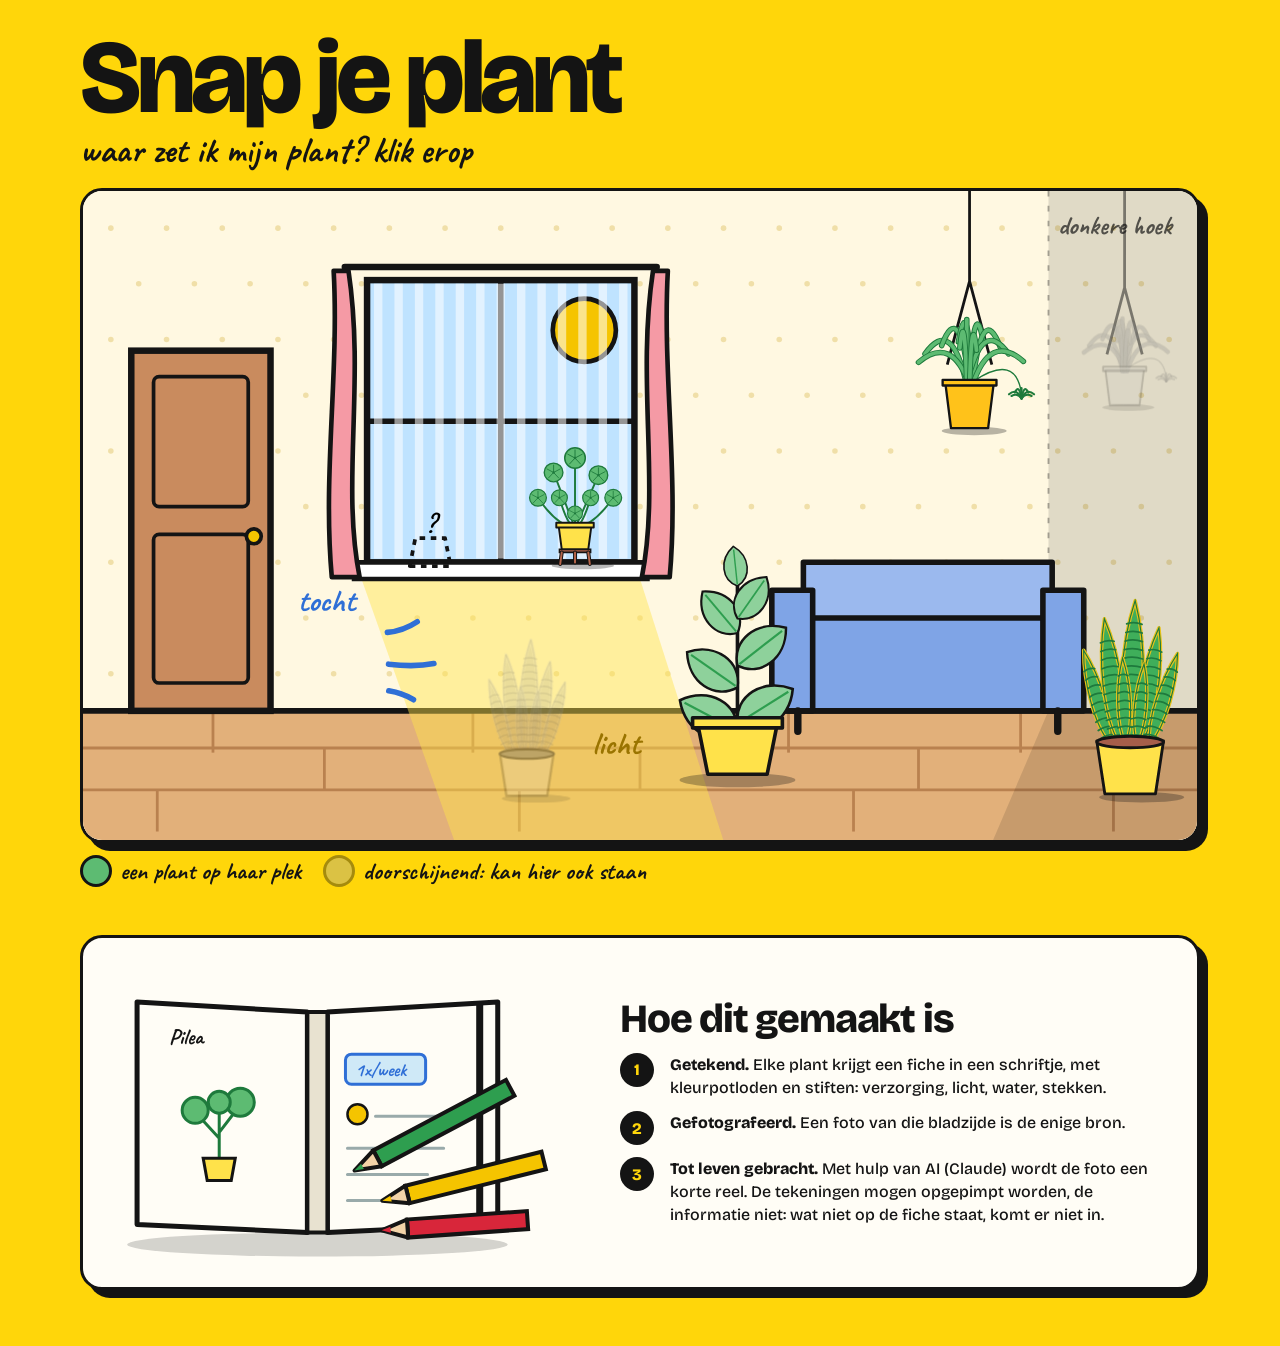
==== commit ffea3cf5: "Infoblok: groene slotzin weg Co-Authored-By: Claude Opus 5.5 <noreply@anthropic.com> Claude-Session:" ====
--- a/index.html
+++ b/index.html
@@ -170,7 +170,7 @@
 <path d="M98 216h104l-12 96h-80Z" fill="#FFC21A" stroke="#141414" stroke-width="5" stroke-linejoin="round"/>
 <path d="M92 208h116v12H92Z" fill="#FFC21A" stroke="#141414" stroke-width="5" stroke-linejoin="round"/></g></g></g></svg><div class="vp" id="vp"><svg class="hand" viewBox="0 0 40 44" aria-hidden="true"><path d="M17 41c-5-3-9-9-10-13-1-3 2-5 4-3l4 4V8c0-3 5-3 5 0v11c0-3 5-3 5 0v2c0-3 5-3 5 0v2c0-3 5-3 5 0v7c0 5-2 8-5 11Z" fill="#FFFDF6" stroke="#141414" stroke-width="3" stroke-linejoin="round"/></svg></div></div>
 <p class="legend"><span><i></i>een plant op haar plek</span><span><i class="g"></i>doorschijnend: kan hier ook staan</span></p>
-<section class="info" aria-labelledby="info-t"><svg class="nb" viewBox="0 0 480 300" aria-hidden="true"><ellipse cx="210" cy="282" rx="190" ry="12" fill="#141414" opacity=".18"/><path d="M30 40l170 10v220L30 262Z" fill="#FFFDF6" stroke="#141414" stroke-width="5" stroke-linejoin="round"/><path d="M390 40l-170 10v220l170-8Z" fill="#FFFDF6" stroke="#141414" stroke-width="5" stroke-linejoin="round"/><path d="M200 50h20v220h-20Z" fill="#E8E2D0" stroke="#141414" stroke-width="4"/><path d="M372 40v226" stroke="#141414" stroke-width="7"/><text x="62" y="82" style="font:700 22px var(--hand)" fill="#141414">Pilea</text><g transform="translate(112 196)"><path d="M0 0V-46M0-20l-22-24M0-26l20-26" stroke="#1E7A3C" stroke-width="3" fill="none"/><circle cx="-24" cy="-48" r="13" fill="#5DBB72" stroke="#1E7A3C" stroke-width="3"/><circle cx="21" cy="-56" r="14" fill="#5DBB72" stroke="#1E7A3C" stroke-width="3"/><circle cx="0" cy="-56" r="11" fill="#5DBB72" stroke="#1E7A3C" stroke-width="3"/><path d="M-16 0h32l-4 22h-24Z" fill="#FFE24A" stroke="#141414" stroke-width="3"/></g><rect x="238" y="92" width="80" height="30" rx="6" fill="#CFE9F7" stroke="#2F6FD6" stroke-width="3"/><text x="248" y="114" style="font:700 19px var(--hand)" fill="#2F6FD6">1x/week</text><circle cx="250" cy="152" r="10" fill="#F5C400" stroke="#141414" stroke-width="2.5"/><path d="M268 154h70M240 186h96M240 212h80M240 238h60" stroke="#9AA" stroke-width="3" stroke-linecap="round"/><g transform="translate(270 196) rotate(-28)"><rect x="0" y="-9" width="150" height="18" fill="#2E9E4F" stroke="#141414" stroke-width="4"/><path d="M0 -9L-26 0 0 9Z" fill="#F2D3A8" stroke="#141414" stroke-width="4" stroke-linejoin="round"/><path d="M-26 0l9-3v6Z" fill="#2E9E4F"/></g><g transform="translate(300 232) rotate(-14)"><rect x="0" y="-9" width="140" height="18" fill="#F5C400" stroke="#141414" stroke-width="4"/><path d="M0 -9L-26 0 0 9Z" fill="#F2D3A8" stroke="#141414" stroke-width="4" stroke-linejoin="round"/><path d="M-26 0l9-3v6Z" fill="#F5C400"/></g><g transform="translate(300 266) rotate(-4)"><rect x="0" y="-9" width="120" height="18" fill="#D8263A" stroke="#141414" stroke-width="4"/><path d="M0 -9L-26 0 0 9Z" fill="#F2D3A8" stroke="#141414" stroke-width="4" stroke-linejoin="round"/><path d="M-26 0l9-3v6Z" fill="#D8263A"/></g></svg><div class="info-txt"><h2 id="info-t">Hoe dit gemaakt is</h2><ol><li><span><b>Getekend.</b> Elke plant krijgt een fiche in een schriftje, met kleurpotloden en stiften: verzorging, licht, water, stekken.</span></li><li><span><b>Gefotografeerd.</b> Een foto van die bladzijde is de enige bron.</span></li><li><span><b>Tot leven gebracht.</b> Met hulp van AI (Claude) wordt de foto een korte reel. De tekeningen mogen opgepimpt worden, de informatie niet: wat niet op de fiche staat, komt er niet in.</span></li></ol><p class="info-note">Ook de plek in de huiskamer volgt de fiche. Zegt die niets over licht, dan krijgt de plant geen plek die het wel suggereert.</p></div></section>
+<section class="info" aria-labelledby="info-t"><svg class="nb" viewBox="0 0 480 300" aria-hidden="true"><ellipse cx="210" cy="282" rx="190" ry="12" fill="#141414" opacity=".18"/><path d="M30 40l170 10v220L30 262Z" fill="#FFFDF6" stroke="#141414" stroke-width="5" stroke-linejoin="round"/><path d="M390 40l-170 10v220l170-8Z" fill="#FFFDF6" stroke="#141414" stroke-width="5" stroke-linejoin="round"/><path d="M200 50h20v220h-20Z" fill="#E8E2D0" stroke="#141414" stroke-width="4"/><path d="M372 40v226" stroke="#141414" stroke-width="7"/><text x="62" y="82" style="font:700 22px var(--hand)" fill="#141414">Pilea</text><g transform="translate(112 196)"><path d="M0 0V-46M0-20l-22-24M0-26l20-26" stroke="#1E7A3C" stroke-width="3" fill="none"/><circle cx="-24" cy="-48" r="13" fill="#5DBB72" stroke="#1E7A3C" stroke-width="3"/><circle cx="21" cy="-56" r="14" fill="#5DBB72" stroke="#1E7A3C" stroke-width="3"/><circle cx="0" cy="-56" r="11" fill="#5DBB72" stroke="#1E7A3C" stroke-width="3"/><path d="M-16 0h32l-4 22h-24Z" fill="#FFE24A" stroke="#141414" stroke-width="3"/></g><rect x="238" y="92" width="80" height="30" rx="6" fill="#CFE9F7" stroke="#2F6FD6" stroke-width="3"/><text x="248" y="114" style="font:700 19px var(--hand)" fill="#2F6FD6">1x/week</text><circle cx="250" cy="152" r="10" fill="#F5C400" stroke="#141414" stroke-width="2.5"/><path d="M268 154h70M240 186h96M240 212h80M240 238h60" stroke="#9AA" stroke-width="3" stroke-linecap="round"/><g transform="translate(270 196) rotate(-28)"><rect x="0" y="-9" width="150" height="18" fill="#2E9E4F" stroke="#141414" stroke-width="4"/><path d="M0 -9L-26 0 0 9Z" fill="#F2D3A8" stroke="#141414" stroke-width="4" stroke-linejoin="round"/><path d="M-26 0l9-3v6Z" fill="#2E9E4F"/></g><g transform="translate(300 232) rotate(-14)"><rect x="0" y="-9" width="140" height="18" fill="#F5C400" stroke="#141414" stroke-width="4"/><path d="M0 -9L-26 0 0 9Z" fill="#F2D3A8" stroke="#141414" stroke-width="4" stroke-linejoin="round"/><path d="M-26 0l9-3v6Z" fill="#F5C400"/></g><g transform="translate(300 266) rotate(-4)"><rect x="0" y="-9" width="120" height="18" fill="#D8263A" stroke="#141414" stroke-width="4"/><path d="M0 -9L-26 0 0 9Z" fill="#F2D3A8" stroke="#141414" stroke-width="4" stroke-linejoin="round"/><path d="M-26 0l9-3v6Z" fill="#D8263A"/></g></svg><div class="info-txt"><h2 id="info-t">Hoe dit gemaakt is</h2><ol><li><span><b>Getekend.</b> Elke plant krijgt een fiche in een schriftje, met kleurpotloden en stiften: verzorging, licht, water, stekken.</span></li><li><span><b>Gefotografeerd.</b> Een foto van die bladzijde is de enige bron.</span></li><li><span><b>Tot leven gebracht.</b> Met hulp van AI (Claude) wordt de foto een korte reel. De tekeningen mogen opgepimpt worden, de informatie niet: wat niet op de fiche staat, komt er niet in.</span></li></ol></div></section>
 </div>
 <script>
 (function(){
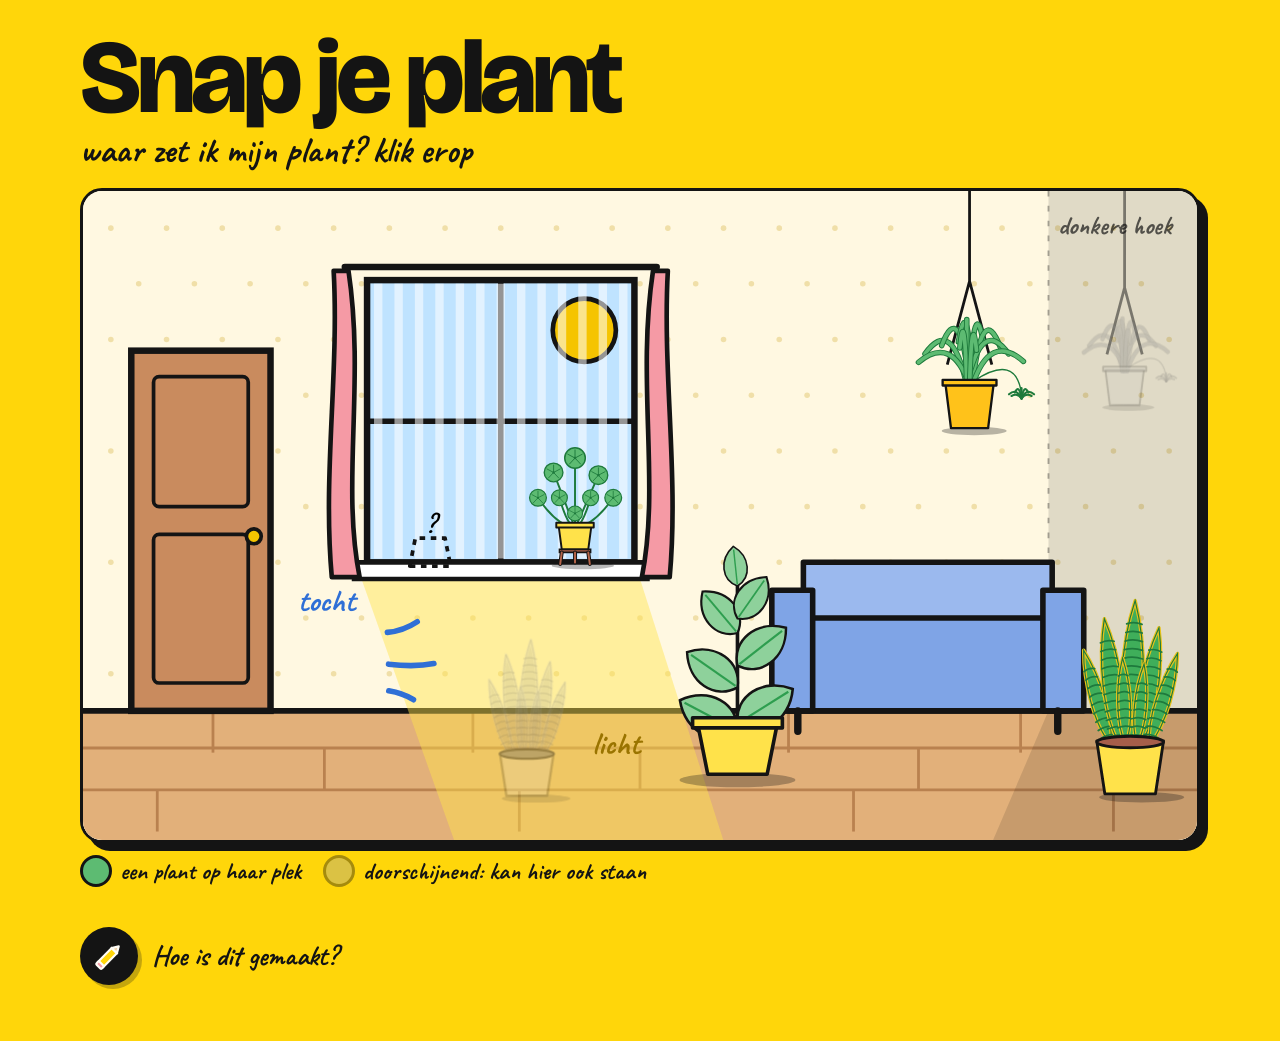
==== commit 6067ab1a: "Startpagina: uitleg achter een potloodknop, stap voor stap doorklikken Co-Authored-By: Claude Opus 5" ====
--- a/index.html
+++ b/index.html
@@ -65,15 +65,39 @@
 .badge{position:absolute;top:10px;right:10px;font:800 10px var(--display);letter-spacing:.1em;text-transform:uppercase;background:var(--red);color:var(--paper);border-radius:99px;padding:4px 8px;z-index:1}
 .play{position:absolute;top:10px;left:10px;width:30px;height:30px;border-radius:50%;background:var(--ink);color:var(--desk);display:grid;place-items:center;font-size:11px;z-index:1}
 .soon{border:3px dashed var(--ink);border-radius:18px;display:grid;place-items:center;text-align:center;padding:14px;font:700 28px/1 var(--hand)}
-.info{margin-top:48px;display:grid;grid-template-columns:minmax(0,1fr) minmax(0,1.15fr);gap:24px 32px;align-items:center;background:var(--paper);border:3px solid var(--ink);border-radius:22px;box-shadow:8px 8px 0 var(--ink);padding:24px}
-.info .nb{width:100%;height:auto}
-.info h2{font:800 clamp(28px,5.5vw,40px)/1 var(--display);letter-spacing:-.03em;margin:0 0 14px}
-.info ol{margin:0;padding:0;list-style:none;counter-reset:s;display:flex;flex-direction:column;gap:12px}
-.info li{counter-increment:s;display:grid;grid-template-columns:38px 1fr;gap:12px;font:500 16px/1.45 var(--display);max-width:60ch}
-.info li::before{content:counter(s);width:34px;height:34px;border-radius:50%;background:var(--ink);color:var(--desk);display:grid;place-items:center;font:800 16px var(--display)}
-.info li b{font-weight:800}
-.info-note{font:700 23px/1.15 var(--hand);color:var(--leaf);margin:16px 0 0}
-@media (max-width:720px){.info{grid-template-columns:1fr;padding:18px}.info .nb{max-width:360px;margin:0 auto}}
+.how{margin-top:40px;display:flex;flex-direction:column;align-items:flex-start;gap:16px}
+.how-btn{all:unset;box-sizing:border-box;display:flex;align-items:center;gap:14px;cursor:pointer;font:700 28px/1 var(--hand);color:var(--ink)}
+.how-btn .pen{width:58px;height:58px;border-radius:50%;background:var(--ink);display:grid;place-items:center;box-shadow:4px 4px 0 rgba(20,20,20,.25);transition:transform .2s}
+.how-btn .pen svg{width:34px;height:34px}
+.how-btn:hover .pen{transform:rotate(-12deg) scale(1.06)}
+.how-btn[aria-expanded="true"] .pen{background:var(--paper);box-shadow:0 0 0 3px var(--ink),4px 4px 0 3px var(--ink)}
+.how-btn[aria-expanded="true"] .pen svg rect,.how-btn[aria-expanded="true"] .pen svg path{stroke:var(--ink)}
+.how-btn:focus-visible .pen{outline:3px solid var(--purple);outline-offset:4px}
+.how-panel{width:100%;background:var(--paper);border:3px solid var(--ink);border-radius:22px;box-shadow:8px 8px 0 var(--ink);padding:22px;box-sizing:border-box;animation:howOpen .35s cubic-bezier(.3,1.4,.5,1)}
+@keyframes howOpen{from{opacity:0;transform:translateY(-10px) scale(.98)}to{opacity:1;transform:none}}
+.how-stage{touch-action:pan-y}
+.how-step{margin:0;display:grid;grid-template-columns:minmax(0,1.1fr) minmax(0,1fr);gap:20px 32px;align-items:center;min-height:240px;animation:howIn .35s ease-out}
+@keyframes howIn{from{opacity:0;transform:translateX(18px)}to{opacity:1;transform:none}}
+.how-art{width:100%;height:auto;max-height:300px}
+.how-num{font:800 12px var(--display);letter-spacing:.14em;text-transform:uppercase;color:var(--leaf)}
+.how-step h3{font:800 clamp(30px,5.5vw,46px)/1 var(--display);letter-spacing:-.03em;margin:8px 0 12px}
+.how-step p{font:700 clamp(22px,3.6vw,27px)/1.18 var(--hand);margin:0;max-width:34ch}
+.how-nav{display:flex;align-items:center;justify-content:space-between;gap:12px;margin-top:18px}
+.how-nav button{font:800 16px var(--display);border:3px solid var(--ink);border-radius:99px;padding:9px 18px;background:var(--paper);color:var(--ink);box-shadow:3px 3px 0 var(--ink);cursor:pointer}
+.how-nav button:active{transform:translate(2px,2px);box-shadow:1px 1px 0 var(--ink)}
+.how-nav button:focus-visible{outline:3px solid var(--purple);outline-offset:3px}
+.how-nav .how-next{background:var(--ink);color:var(--desk)}
+.how-nav .how-prev[disabled]{opacity:.3;cursor:default}
+.how-dots{display:flex;gap:8px}
+.how-dots i{width:10px;height:10px;border-radius:50%;border:2px solid var(--ink)}
+.how-dots i.on{background:var(--ink)}
+.how-flash{animation:howFlash 1.4s ease-in-out infinite}
+@keyframes howFlash{0%,100%{opacity:.25}50%{opacity:1}}
+.how-sway{transform-box:fill-box;transform-origin:50% 100%;animation:howSway 2.4s ease-in-out infinite}
+@keyframes howSway{0%,100%{transform:rotate(-4deg)}50%{transform:rotate(4deg)}}
+.how-spark{animation:howFlash 1.8s ease-in-out infinite}
+@media (max-width:720px){.how-step{grid-template-columns:1fr;gap:10px}.how-panel{padding:16px}.how-art{max-height:220px}}
+@media (prefers-reduced-motion:reduce){.how-panel,.how-step,.how-flash,.how-sway,.how-spark{animation:none}}
 .foot{margin-top:40px;font:700 22px/1.2 var(--hand);max-width:52ch}
 @media (max-width:520px){.mosaic{grid-auto-rows:215px}}
 @media (max-width:360px){.mosaic{grid-template-columns:1fr}.tile.big,.tile.wide{grid-column:span 1}}
@@ -170,7 +194,7 @@
 <path d="M98 216h104l-12 96h-80Z" fill="#FFC21A" stroke="#141414" stroke-width="5" stroke-linejoin="round"/>
 <path d="M92 208h116v12H92Z" fill="#FFC21A" stroke="#141414" stroke-width="5" stroke-linejoin="round"/></g></g></g></svg><div class="vp" id="vp"><svg class="hand" viewBox="0 0 40 44" aria-hidden="true"><path d="M17 41c-5-3-9-9-10-13-1-3 2-5 4-3l4 4V8c0-3 5-3 5 0v11c0-3 5-3 5 0v2c0-3 5-3 5 0v2c0-3 5-3 5 0v7c0 5-2 8-5 11Z" fill="#FFFDF6" stroke="#141414" stroke-width="3" stroke-linejoin="round"/></svg></div></div>
 <p class="legend"><span><i></i>een plant op haar plek</span><span><i class="g"></i>doorschijnend: kan hier ook staan</span></p>
-<section class="info" aria-labelledby="info-t"><svg class="nb" viewBox="0 0 480 300" aria-hidden="true"><ellipse cx="210" cy="282" rx="190" ry="12" fill="#141414" opacity=".18"/><path d="M30 40l170 10v220L30 262Z" fill="#FFFDF6" stroke="#141414" stroke-width="5" stroke-linejoin="round"/><path d="M390 40l-170 10v220l170-8Z" fill="#FFFDF6" stroke="#141414" stroke-width="5" stroke-linejoin="round"/><path d="M200 50h20v220h-20Z" fill="#E8E2D0" stroke="#141414" stroke-width="4"/><path d="M372 40v226" stroke="#141414" stroke-width="7"/><text x="62" y="82" style="font:700 22px var(--hand)" fill="#141414">Pilea</text><g transform="translate(112 196)"><path d="M0 0V-46M0-20l-22-24M0-26l20-26" stroke="#1E7A3C" stroke-width="3" fill="none"/><circle cx="-24" cy="-48" r="13" fill="#5DBB72" stroke="#1E7A3C" stroke-width="3"/><circle cx="21" cy="-56" r="14" fill="#5DBB72" stroke="#1E7A3C" stroke-width="3"/><circle cx="0" cy="-56" r="11" fill="#5DBB72" stroke="#1E7A3C" stroke-width="3"/><path d="M-16 0h32l-4 22h-24Z" fill="#FFE24A" stroke="#141414" stroke-width="3"/></g><rect x="238" y="92" width="80" height="30" rx="6" fill="#CFE9F7" stroke="#2F6FD6" stroke-width="3"/><text x="248" y="114" style="font:700 19px var(--hand)" fill="#2F6FD6">1x/week</text><circle cx="250" cy="152" r="10" fill="#F5C400" stroke="#141414" stroke-width="2.5"/><path d="M268 154h70M240 186h96M240 212h80M240 238h60" stroke="#9AA" stroke-width="3" stroke-linecap="round"/><g transform="translate(270 196) rotate(-28)"><rect x="0" y="-9" width="150" height="18" fill="#2E9E4F" stroke="#141414" stroke-width="4"/><path d="M0 -9L-26 0 0 9Z" fill="#F2D3A8" stroke="#141414" stroke-width="4" stroke-linejoin="round"/><path d="M-26 0l9-3v6Z" fill="#2E9E4F"/></g><g transform="translate(300 232) rotate(-14)"><rect x="0" y="-9" width="140" height="18" fill="#F5C400" stroke="#141414" stroke-width="4"/><path d="M0 -9L-26 0 0 9Z" fill="#F2D3A8" stroke="#141414" stroke-width="4" stroke-linejoin="round"/><path d="M-26 0l9-3v6Z" fill="#F5C400"/></g><g transform="translate(300 266) rotate(-4)"><rect x="0" y="-9" width="120" height="18" fill="#D8263A" stroke="#141414" stroke-width="4"/><path d="M0 -9L-26 0 0 9Z" fill="#F2D3A8" stroke="#141414" stroke-width="4" stroke-linejoin="round"/><path d="M-26 0l9-3v6Z" fill="#D8263A"/></g></svg><div class="info-txt"><h2 id="info-t">Hoe dit gemaakt is</h2><ol><li><span><b>Getekend.</b> Elke plant krijgt een fiche in een schriftje, met kleurpotloden en stiften: verzorging, licht, water, stekken.</span></li><li><span><b>Gefotografeerd.</b> Een foto van die bladzijde is de enige bron.</span></li><li><span><b>Tot leven gebracht.</b> Met hulp van AI (Claude) wordt de foto een korte reel. De tekeningen mogen opgepimpt worden, de informatie niet: wat niet op de fiche staat, komt er niet in.</span></li></ol></div></section>
+<section class="how" aria-label="Hoe dit gemaakt is"><button type="button" class="how-btn" id="how-btn" aria-expanded="false" aria-controls="how-panel"><span class="pen"><svg viewBox="0 0 32 32" aria-hidden="true"><g transform="rotate(-45 16 16)"><rect x="5" y="12.5" width="18" height="7" fill="#FFD60A" stroke="#FFFDF6" stroke-width="2"/><path d="M23 12.5l6 3.5-6 3.5Z" fill="#F2D3A8" stroke="#FFFDF6" stroke-width="2" stroke-linejoin="round"/><path d="M27.2 15l1.8 1-1.8 1Z" fill="#FFFDF6"/><rect x="2" y="12.5" width="4" height="7" rx="1" fill="#F59AA5" stroke="#FFFDF6" stroke-width="2"/></g></svg></span><span class="how-lbl">Hoe is dit gemaakt?</span></button><div class="how-panel" id="how-panel" hidden><div class="how-stage" id="how-stage"><figure class="how-step" data-i="0"><svg class="how-art" viewBox="0 0 480 300" aria-hidden="true"><ellipse cx="210" cy="282" rx="190" ry="12" fill="#141414" opacity=".18"/><path d="M30 40l170 10v220L30 262Z" fill="#FFFDF6" stroke="#141414" stroke-width="5" stroke-linejoin="round"/><path d="M390 40l-170 10v220l170-8Z" fill="#FFFDF6" stroke="#141414" stroke-width="5" stroke-linejoin="round"/><path d="M200 50h20v220h-20Z" fill="#E8E2D0" stroke="#141414" stroke-width="4"/><path d="M372 40v226" stroke="#141414" stroke-width="7"/><text x="62" y="82" style="font:700 22px var(--hand)" fill="#141414">Pilea</text><g transform="translate(112 196)"><path d="M0 0V-46M0-20l-22-24M0-26l20-26" stroke="#1E7A3C" stroke-width="3" fill="none"/><circle cx="-24" cy="-48" r="13" fill="#5DBB72" stroke="#1E7A3C" stroke-width="3"/><circle cx="21" cy="-56" r="14" fill="#5DBB72" stroke="#1E7A3C" stroke-width="3"/><circle cx="0" cy="-56" r="11" fill="#5DBB72" stroke="#1E7A3C" stroke-width="3"/><path d="M-16 0h32l-4 22h-24Z" fill="#FFE24A" stroke="#141414" stroke-width="3"/></g><rect x="238" y="92" width="80" height="30" rx="6" fill="#CFE9F7" stroke="#2F6FD6" stroke-width="3"/><text x="248" y="114" style="font:700 19px var(--hand)" fill="#2F6FD6">1x/week</text><circle cx="250" cy="152" r="10" fill="#F5C400" stroke="#141414" stroke-width="2.5"/><path d="M268 154h70M240 186h96M240 212h80M240 238h60" stroke="#9AA" stroke-width="3" stroke-linecap="round"/><g transform="translate(270 196) rotate(-28)"><rect x="0" y="-9" width="150" height="18" fill="#2E9E4F" stroke="#141414" stroke-width="4"/><path d="M0 -9L-26 0 0 9Z" fill="#F2D3A8" stroke="#141414" stroke-width="4" stroke-linejoin="round"/><path d="M-26 0l9-3v6Z" fill="#2E9E4F"/></g><g transform="translate(300 232) rotate(-14)"><rect x="0" y="-9" width="140" height="18" fill="#F5C400" stroke="#141414" stroke-width="4"/><path d="M0 -9L-26 0 0 9Z" fill="#F2D3A8" stroke="#141414" stroke-width="4" stroke-linejoin="round"/><path d="M-26 0l9-3v6Z" fill="#F5C400"/></g><g transform="translate(300 266) rotate(-4)"><rect x="0" y="-9" width="120" height="18" fill="#D8263A" stroke="#141414" stroke-width="4"/><path d="M0 -9L-26 0 0 9Z" fill="#F2D3A8" stroke="#141414" stroke-width="4" stroke-linejoin="round"/><path d="M-26 0l9-3v6Z" fill="#D8263A"/></g></svg><figcaption><span class="how-num">stap 1 van 3</span><h3>Getekend</h3><p>Elke plant krijgt een fiche in een schriftje, met kleurpotloden en stiften: verzorging, licht, water, stekken.</p></figcaption></figure><figure class="how-step" data-i="1" hidden><svg class="how-art" viewBox="0 0 480 300" aria-hidden="true"><ellipse cx="240" cy="284" rx="200" ry="11" fill="#141414" opacity=".16"/><path d="M70 150l210-20 130 120-220 30Z" fill="#FFFDF6" stroke="#141414" stroke-width="5" stroke-linejoin="round"/><path d="M140 190l60-6M150 214l90-9M170 238l80-8" stroke="#9AA" stroke-width="4" stroke-linecap="round"/><circle cx="292" cy="206" r="12" fill="#5DBB72" stroke="#1E7A3C" stroke-width="3"/><circle cx="316" cy="198" r="10" fill="#5DBB72" stroke="#1E7A3C" stroke-width="3"/><g transform="rotate(-8 250 110)"><rect x="170" y="20" width="160" height="230" rx="24" fill="#141414"/><rect x="182" y="40" width="136" height="186" rx="10" fill="#FFF8E1"/><path d="M200 150l70-7 40 40-74 9Z" fill="#FFFDF6" stroke="#141414" stroke-width="3" stroke-linejoin="round"/><circle cx="262" cy="160" r="6" fill="#5DBB72"/><path d="M196 60h18M196 60v18M304 60h-18M304 60v18M196 206v-18M196 206h18M304 206v-18M304 206h-18" stroke="#D8263A" stroke-width="4" stroke-linecap="round"/><circle cx="250" cy="238" r="7" fill="#FFFDF6"/></g><g class="how-flash"><path d="M378 44l10 20 20 10-20 10-10 20-10-20-20-10 20-10Z" fill="#FFD60A" stroke="#141414" stroke-width="4" stroke-linejoin="round"/><path d="M118 70l6 12 12 6-12 6-6 12-6-12-12-6 12-6Z" fill="#FFD60A" stroke="#141414" stroke-width="3" stroke-linejoin="round"/></g></svg><figcaption><span class="how-num">stap 2 van 3</span><h3>Gefotografeerd</h3><p>Een foto van die bladzijde is de enige bron.</p></figcaption></figure><figure class="how-step" data-i="2" hidden><svg class="how-art" viewBox="0 0 480 300" aria-hidden="true"><ellipse cx="240" cy="284" rx="200" ry="11" fill="#141414" opacity=".16"/><g transform="rotate(-6 100 170)"><path d="M30 90h140v160H30Z" fill="#FFFDF6" stroke="#141414" stroke-width="5" stroke-linejoin="round"/><path d="M100 214V160M100 186l-20-16M100 176l18-18" stroke="#1E7A3C" stroke-width="3" fill="none"/><circle cx="78" cy="166" r="11" fill="#5DBB72" stroke="#1E7A3C" stroke-width="3"/><circle cx="120" cy="156" r="12" fill="#5DBB72" stroke="#1E7A3C" stroke-width="3"/><path d="M86 214h28l-4 20H90Z" fill="#FFE24A" stroke="#141414" stroke-width="3"/></g><path class="how-arrow" d="M190 160q40-40 80-6" fill="none" stroke="#141414" stroke-width="5" stroke-linecap="round" stroke-dasharray="2 12"/><path d="M262 142l14 14-20 4" fill="none" stroke="#141414" stroke-width="5" stroke-linecap="round" stroke-linejoin="round"/><rect x="300" y="20" width="150" height="256" rx="24" fill="#141414"/><rect x="311" y="38" width="128" height="220" rx="10" fill="#2E9E4F"/><path d="M322 50h106" stroke="#FFFDF6" stroke-width="4" stroke-linecap="round" opacity=".4"/><path d="M322 50h40" stroke="#FFFDF6" stroke-width="4" stroke-linecap="round"/><g class="how-sway"><path d="M375 196V120M375 166l-26-20M375 150l24-24" stroke="#141414" stroke-width="4" fill="none"/><circle cx="347" cy="142" r="15" fill="#8ED19B" stroke="#141414" stroke-width="3.5"/><circle cx="401" cy="124" r="16" fill="#8ED19B" stroke="#141414" stroke-width="3.5"/><circle cx="375" cy="112" r="12" fill="#8ED19B" stroke="#141414" stroke-width="3.5"/></g><path d="M357 196h36l-5 26h-26Z" fill="#FFE24A" stroke="#141414" stroke-width="4" stroke-linejoin="round"/><circle cx="375" cy="240" r="0" fill="none"/><path class="how-spark" d="M424 90l5 10 10 5-10 5-5 10-5-10-10-5 10-5Z" fill="#FFD60A" stroke="#141414" stroke-width="3"/></svg><figcaption><span class="how-num">stap 3 van 3</span><h3>Tot leven gebracht</h3><p>Met hulp van AI (Claude) wordt de foto een korte reel. De tekeningen mogen opgepimpt worden, de informatie niet: wat niet op de fiche staat, komt er niet in.</p></figcaption></figure></div><div class="how-nav"><button type="button" class="how-prev" id="how-prev" aria-label="Vorige stap">&larr;</button><span class="how-dots" aria-hidden="true"><i class="on"></i><i></i><i></i></span><button type="button" class="how-next" id="how-next">Volgende &rarr;</button></div></div></section>
 </div>
 <script>
 (function(){
@@ -191,6 +215,23 @@
  mini.addEventListener('pointermove',e=>{if(drag)jump(e)});
  mini.addEventListener('pointerup',()=>{drag=false});
 })();
+
+(function(){
+ const btn=document.getElementById('how-btn'),panel=document.getElementById('how-panel');
+ if(!btn)return;
+ const steps=[...panel.querySelectorAll('.how-step')],dots=[...panel.querySelectorAll('.how-dots i')];
+ const prev=document.getElementById('how-prev'),next=document.getElementById('how-next'),stage=document.getElementById('how-stage');
+ let i=0;
+ function show(n){i=Math.max(0,Math.min(steps.length-1,n));steps.forEach((s,k)=>s.hidden=k!==i);dots.forEach((d,k)=>d.classList.toggle('on',k===i));
+  prev.disabled=i===0;next.innerHTML=i===steps.length-1?'Klaar':'Volgende &rarr;';}
+ function open(o){panel.hidden=!o;btn.setAttribute('aria-expanded',o);if(o){show(0);panel.scrollIntoView({behavior:'smooth',block:'nearest'})}}
+ btn.addEventListener('click',()=>open(panel.hidden));
+ prev.addEventListener('click',()=>show(i-1));
+ next.addEventListener('click',()=>{if(i===steps.length-1){open(false);btn.focus()}else show(i+1)});
+ let sx=null;
+ stage.addEventListener('pointerdown',e=>{sx=e.clientX});
+ stage.addEventListener('pointerup',e=>{if(sx===null)return;const dx=e.clientX-sx;sx=null;if(Math.abs(dx)>40)show(i+(dx<0?1:-1))});
+})();
 </script>
 </body>
 </html>
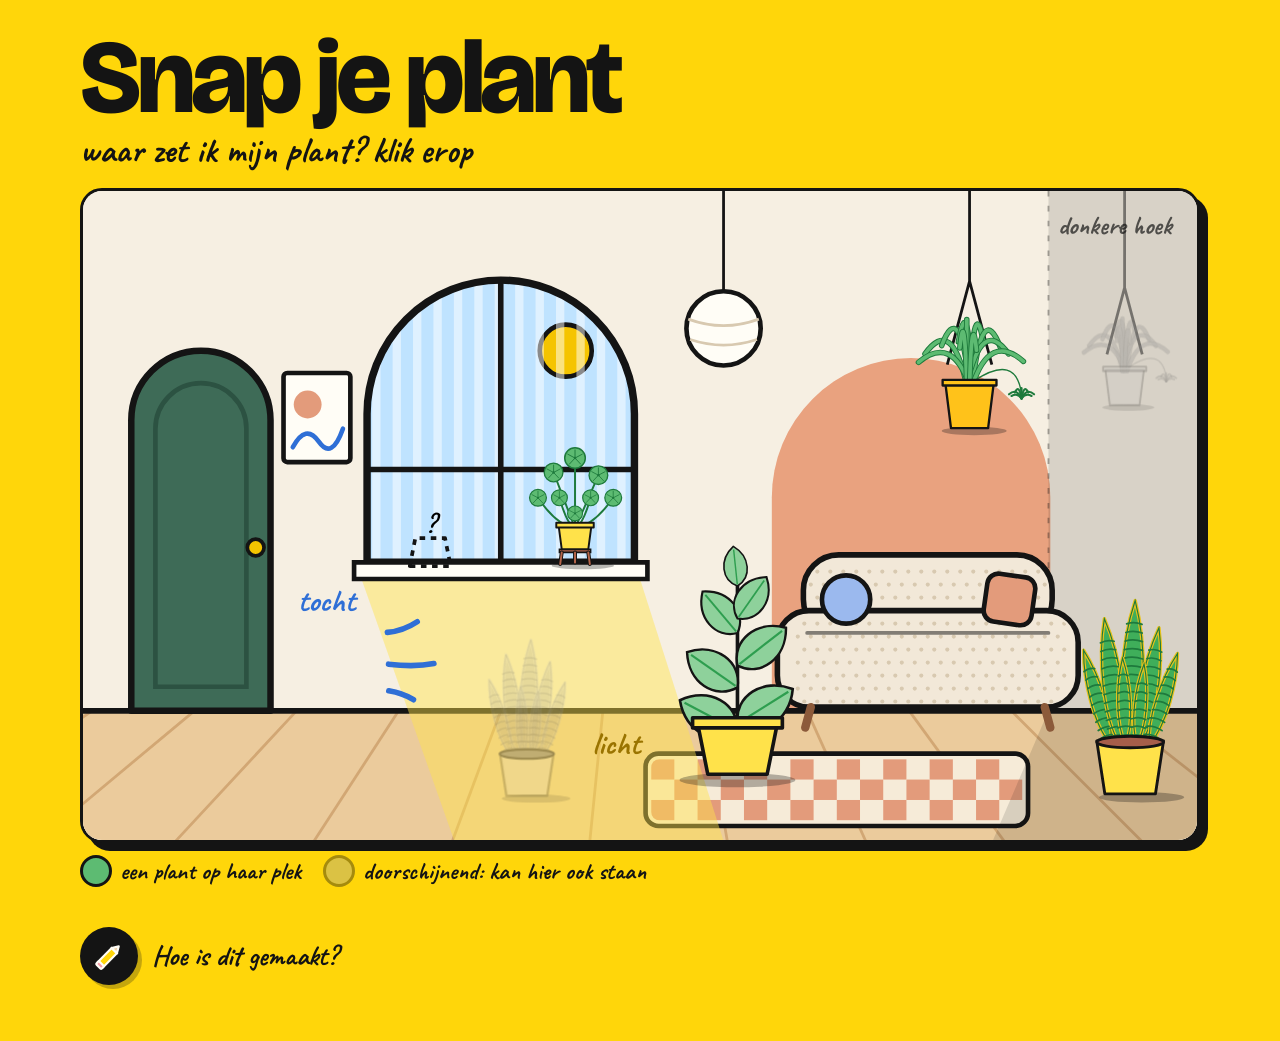
==== commit 36dbd1c4: "Huiskamer hipper: boograam, boogdeur, terracotta boog, boucle-zetel, hanglamp, geblokt tapijt Co-Aut" ====
--- a/index.html
+++ b/index.html
@@ -20,10 +20,10 @@
 .wrap{max-width:1120px;margin:0 auto;padding-inline:16px;padding-block:32px 56px}
 h1{font:800 clamp(48px,11vw,104px)/.88 var(--display);letter-spacing:-.04em;margin:0;text-wrap:balance}
 .hand{font:700 clamp(26px,5.4vw,36px)/1 var(--hand);margin:8px 0 20px}
-.roomwrap{border:3px solid var(--ink);border-radius:22px;box-shadow:8px 8px 0 var(--ink);overflow-x:auto;overflow-y:hidden;background:#FFF8E1;-webkit-overflow-scrolling:touch;scrollbar-width:thin}
+.roomwrap{border:3px solid var(--ink);border-radius:22px;box-shadow:8px 8px 0 var(--ink);overflow-x:auto;overflow-y:hidden;background:#F6EFE2;-webkit-overflow-scrolling:touch;scrollbar-width:thin}
 svg.room{display:block;height:clamp(380px,68vh,600px);width:auto;max-width:none}
 @media (min-width:900px){svg.room{width:100%;height:auto}}
-.mini{position:relative;width:max-content;margin:14px auto 4px;border:3px solid var(--ink);border-radius:10px;overflow:hidden;background:#FFF8E1;cursor:pointer;touch-action:none}
+.mini{position:relative;width:max-content;margin:14px auto 4px;border:3px solid var(--ink);border-radius:10px;overflow:hidden;background:#F6EFE2;cursor:pointer;touch-action:none}
 .mini .minisvg{display:block;height:72px;width:auto}
 .mini .minisvg .gust{animation:none;stroke-dashoffset:0}
 .mini .vp{position:absolute;top:0;bottom:0;left:0;border:3px solid var(--ink);border-radius:6px;background:rgba(255,214,10,.28);box-sizing:border-box}
@@ -107,36 +107,53 @@
 <body>
 <svg width="0" height="0" style="position:absolute" aria-hidden="true"><defs><g id="pl"><circle r="24" fill="#5DBB72" stroke="#1E7A3C" stroke-width="3.5"/><path d="M0 0V-19M0 0l17-9M0 0l13 14M0 0l-13 14M0 0l-17-9" stroke="#1E7A3C" stroke-width="2.2" stroke-linecap="round"/><circle r="3" fill="#1E7A3C"/></g><g id="fl"><path d="M0 0C-38-18-40-70 0-100C40-70 38-18 0 0Z" fill="#8ED19B" stroke="#141414" stroke-width="4"/><path d="M0-4V-92" stroke="#2E9E4F" stroke-width="3.5"/></g></defs></svg><div class="wrap">
 <h1>Snap je plant</h1><p class="hand">waar zet ik mijn plant? klik erop</p>
-<div class="roomwrap"><svg class="room" viewBox="0 0 1200 700" role="group" aria-label="Huiskamer met de planten op hun plek"><rect width="1200" height="700" fill="#FFF8E1"/><circle cx="30" cy="40" r="3" fill="#F0DFA8"/><circle cx="90" cy="40" r="3" fill="#F0DFA8"/><circle cx="150" cy="40" r="3" fill="#F0DFA8"/><circle cx="210" cy="40" r="3" fill="#F0DFA8"/><circle cx="270" cy="40" r="3" fill="#F0DFA8"/><circle cx="330" cy="40" r="3" fill="#F0DFA8"/><circle cx="390" cy="40" r="3" fill="#F0DFA8"/><circle cx="450" cy="40" r="3" fill="#F0DFA8"/><circle cx="510" cy="40" r="3" fill="#F0DFA8"/><circle cx="570" cy="40" r="3" fill="#F0DFA8"/><circle cx="630" cy="40" r="3" fill="#F0DFA8"/><circle cx="690" cy="40" r="3" fill="#F0DFA8"/><circle cx="750" cy="40" r="3" fill="#F0DFA8"/><circle cx="810" cy="40" r="3" fill="#F0DFA8"/><circle cx="870" cy="40" r="3" fill="#F0DFA8"/><circle cx="930" cy="40" r="3" fill="#F0DFA8"/><circle cx="990" cy="40" r="3" fill="#F0DFA8"/><circle cx="1050" cy="40" r="3" fill="#F0DFA8"/><circle cx="1110" cy="40" r="3" fill="#F0DFA8"/><circle cx="1170" cy="40" r="3" fill="#F0DFA8"/><circle cx="60" cy="100" r="3" fill="#F0DFA8"/><circle cx="120" cy="100" r="3" fill="#F0DFA8"/><circle cx="180" cy="100" r="3" fill="#F0DFA8"/><circle cx="240" cy="100" r="3" fill="#F0DFA8"/><circle cx="300" cy="100" r="3" fill="#F0DFA8"/><circle cx="360" cy="100" r="3" fill="#F0DFA8"/><circle cx="420" cy="100" r="3" fill="#F0DFA8"/><circle cx="480" cy="100" r="3" fill="#F0DFA8"/><circle cx="540" cy="100" r="3" fill="#F0DFA8"/><circle cx="600" cy="100" r="3" fill="#F0DFA8"/><circle cx="660" cy="100" r="3" fill="#F0DFA8"/><circle cx="720" cy="100" r="3" fill="#F0DFA8"/><circle cx="780" cy="100" r="3" fill="#F0DFA8"/><circle cx="840" cy="100" r="3" fill="#F0DFA8"/><circle cx="900" cy="100" r="3" fill="#F0DFA8"/><circle cx="960" cy="100" r="3" fill="#F0DFA8"/><circle cx="1020" cy="100" r="3" fill="#F0DFA8"/><circle cx="1080" cy="100" r="3" fill="#F0DFA8"/><circle cx="1140" cy="100" r="3" fill="#F0DFA8"/><circle cx="30" cy="160" r="3" fill="#F0DFA8"/><circle cx="90" cy="160" r="3" fill="#F0DFA8"/><circle cx="150" cy="160" r="3" fill="#F0DFA8"/><circle cx="210" cy="160" r="3" fill="#F0DFA8"/><circle cx="270" cy="160" r="3" fill="#F0DFA8"/><circle cx="330" cy="160" r="3" fill="#F0DFA8"/><circle cx="390" cy="160" r="3" fill="#F0DFA8"/><circle cx="450" cy="160" r="3" fill="#F0DFA8"/><circle cx="510" cy="160" r="3" fill="#F0DFA8"/><circle cx="570" cy="160" r="3" fill="#F0DFA8"/><circle cx="630" cy="160" r="3" fill="#F0DFA8"/><circle cx="690" cy="160" r="3" fill="#F0DFA8"/><circle cx="750" cy="160" r="3" fill="#F0DFA8"/><circle cx="810" cy="160" r="3" fill="#F0DFA8"/><circle cx="870" cy="160" r="3" fill="#F0DFA8"/><circle cx="930" cy="160" r="3" fill="#F0DFA8"/><circle cx="990" cy="160" r="3" fill="#F0DFA8"/><circle cx="1050" cy="160" r="3" fill="#F0DFA8"/><circle cx="1110" cy="160" r="3" fill="#F0DFA8"/><circle cx="1170" cy="160" r="3" fill="#F0DFA8"/><circle cx="60" cy="220" r="3" fill="#F0DFA8"/><circle cx="120" cy="220" r="3" fill="#F0DFA8"/><circle cx="180" cy="220" r="3" fill="#F0DFA8"/><circle cx="240" cy="220" r="3" fill="#F0DFA8"/><circle cx="300" cy="220" r="3" fill="#F0DFA8"/><circle cx="360" cy="220" r="3" fill="#F0DFA8"/><circle cx="420" cy="220" r="3" fill="#F0DFA8"/><circle cx="480" cy="220" r="3" fill="#F0DFA8"/><circle cx="540" cy="220" r="3" fill="#F0DFA8"/><circle cx="600" cy="220" r="3" fill="#F0DFA8"/><circle cx="660" cy="220" r="3" fill="#F0DFA8"/><circle cx="720" cy="220" r="3" fill="#F0DFA8"/><circle cx="780" cy="220" r="3" fill="#F0DFA8"/><circle cx="840" cy="220" r="3" fill="#F0DFA8"/><circle cx="900" cy="220" r="3" fill="#F0DFA8"/><circle cx="960" cy="220" r="3" fill="#F0DFA8"/><circle cx="1020" cy="220" r="3" fill="#F0DFA8"/><circle cx="1080" cy="220" r="3" fill="#F0DFA8"/><circle cx="1140" cy="220" r="3" fill="#F0DFA8"/><circle cx="30" cy="280" r="3" fill="#F0DFA8"/><circle cx="90" cy="280" r="3" fill="#F0DFA8"/><circle cx="150" cy="280" r="3" fill="#F0DFA8"/><circle cx="210" cy="280" r="3" fill="#F0DFA8"/><circle cx="270" cy="280" r="3" fill="#F0DFA8"/><circle cx="330" cy="280" r="3" fill="#F0DFA8"/><circle cx="390" cy="280" r="3" fill="#F0DFA8"/><circle cx="450" cy="280" r="3" fill="#F0DFA8"/><circle cx="510" cy="280" r="3" fill="#F0DFA8"/><circle cx="570" cy="280" r="3" fill="#F0DFA8"/><circle cx="630" cy="280" r="3" fill="#F0DFA8"/><circle cx="690" cy="280" r="3" fill="#F0DFA8"/><circle cx="750" cy="280" r="3" fill="#F0DFA8"/><circle cx="810" cy="280" r="3" fill="#F0DFA8"/><circle cx="870" cy="280" r="3" fill="#F0DFA8"/><circle cx="930" cy="280" r="3" fill="#F0DFA8"/><circle cx="990" cy="280" r="3" fill="#F0DFA8"/><circle cx="1050" cy="280" r="3" fill="#F0DFA8"/><circle cx="1110" cy="280" r="3" fill="#F0DFA8"/><circle cx="1170" cy="280" r="3" fill="#F0DFA8"/><circle cx="60" cy="340" r="3" fill="#F0DFA8"/><circle cx="120" cy="340" r="3" fill="#F0DFA8"/><circle cx="180" cy="340" r="3" fill="#F0DFA8"/><circle cx="240" cy="340" r="3" fill="#F0DFA8"/><circle cx="300" cy="340" r="3" fill="#F0DFA8"/><circle cx="360" cy="340" r="3" fill="#F0DFA8"/><circle cx="420" cy="340" r="3" fill="#F0DFA8"/><circle cx="480" cy="340" r="3" fill="#F0DFA8"/><circle cx="540" cy="340" r="3" fill="#F0DFA8"/><circle cx="600" cy="340" r="3" fill="#F0DFA8"/><circle cx="660" cy="340" r="3" fill="#F0DFA8"/><circle cx="720" cy="340" r="3" fill="#F0DFA8"/><circle cx="780" cy="340" r="3" fill="#F0DFA8"/><circle cx="840" cy="340" r="3" fill="#F0DFA8"/><circle cx="900" cy="340" r="3" fill="#F0DFA8"/><circle cx="960" cy="340" r="3" fill="#F0DFA8"/><circle cx="1020" cy="340" r="3" fill="#F0DFA8"/><circle cx="1080" cy="340" r="3" fill="#F0DFA8"/><circle cx="1140" cy="340" r="3" fill="#F0DFA8"/><circle cx="30" cy="400" r="3" fill="#F0DFA8"/><circle cx="90" cy="400" r="3" fill="#F0DFA8"/><circle cx="150" cy="400" r="3" fill="#F0DFA8"/><circle cx="210" cy="400" r="3" fill="#F0DFA8"/><circle cx="270" cy="400" r="3" fill="#F0DFA8"/><circle cx="330" cy="400" r="3" fill="#F0DFA8"/><circle cx="390" cy="400" r="3" fill="#F0DFA8"/><circle cx="450" cy="400" r="3" fill="#F0DFA8"/><circle cx="510" cy="400" r="3" fill="#F0DFA8"/><circle cx="570" cy="400" r="3" fill="#F0DFA8"/><circle cx="630" cy="400" r="3" fill="#F0DFA8"/><circle cx="690" cy="400" r="3" fill="#F0DFA8"/><circle cx="750" cy="400" r="3" fill="#F0DFA8"/><circle cx="810" cy="400" r="3" fill="#F0DFA8"/><circle cx="870" cy="400" r="3" fill="#F0DFA8"/><circle cx="930" cy="400" r="3" fill="#F0DFA8"/><circle cx="990" cy="400" r="3" fill="#F0DFA8"/><circle cx="1050" cy="400" r="3" fill="#F0DFA8"/><circle cx="1110" cy="400" r="3" fill="#F0DFA8"/><circle cx="1170" cy="400" r="3" fill="#F0DFA8"/><circle cx="60" cy="460" r="3" fill="#F0DFA8"/><circle cx="120" cy="460" r="3" fill="#F0DFA8"/><circle cx="180" cy="460" r="3" fill="#F0DFA8"/><circle cx="240" cy="460" r="3" fill="#F0DFA8"/><circle cx="300" cy="460" r="3" fill="#F0DFA8"/><circle cx="360" cy="460" r="3" fill="#F0DFA8"/><circle cx="420" cy="460" r="3" fill="#F0DFA8"/><circle cx="480" cy="460" r="3" fill="#F0DFA8"/><circle cx="540" cy="460" r="3" fill="#F0DFA8"/><circle cx="600" cy="460" r="3" fill="#F0DFA8"/><circle cx="660" cy="460" r="3" fill="#F0DFA8"/><circle cx="720" cy="460" r="3" fill="#F0DFA8"/><circle cx="780" cy="460" r="3" fill="#F0DFA8"/><circle cx="840" cy="460" r="3" fill="#F0DFA8"/><circle cx="900" cy="460" r="3" fill="#F0DFA8"/><circle cx="960" cy="460" r="3" fill="#F0DFA8"/><circle cx="1020" cy="460" r="3" fill="#F0DFA8"/><circle cx="1080" cy="460" r="3" fill="#F0DFA8"/><circle cx="1140" cy="460" r="3" fill="#F0DFA8"/><circle cx="30" cy="520" r="3" fill="#F0DFA8"/><circle cx="90" cy="520" r="3" fill="#F0DFA8"/><circle cx="150" cy="520" r="3" fill="#F0DFA8"/><circle cx="210" cy="520" r="3" fill="#F0DFA8"/><circle cx="270" cy="520" r="3" fill="#F0DFA8"/><circle cx="330" cy="520" r="3" fill="#F0DFA8"/><circle cx="390" cy="520" r="3" fill="#F0DFA8"/><circle cx="450" cy="520" r="3" fill="#F0DFA8"/><circle cx="510" cy="520" r="3" fill="#F0DFA8"/><circle cx="570" cy="520" r="3" fill="#F0DFA8"/><circle cx="630" cy="520" r="3" fill="#F0DFA8"/><circle cx="690" cy="520" r="3" fill="#F0DFA8"/><circle cx="750" cy="520" r="3" fill="#F0DFA8"/><circle cx="810" cy="520" r="3" fill="#F0DFA8"/><circle cx="870" cy="520" r="3" fill="#F0DFA8"/><circle cx="930" cy="520" r="3" fill="#F0DFA8"/><circle cx="990" cy="520" r="3" fill="#F0DFA8"/><circle cx="1050" cy="520" r="3" fill="#F0DFA8"/><circle cx="1110" cy="520" r="3" fill="#F0DFA8"/><circle cx="1170" cy="520" r="3" fill="#F0DFA8"/>
+<div class="roomwrap"><svg class="room" viewBox="0 0 1200 700" role="group" aria-label="Huiskamer met de planten op hun plek"><rect width="1200" height="700" fill="#F6EFE2"/>
+<!-- geschilderde boog achter de zetel -->
+<path d="M742 560V330A150 150 0 0 1 1042 330V560Z" fill="#E9A27F"/>
+<!-- papieren hanglamp -->
+<path d="M690 0V108" stroke="#141414" stroke-width="3"/>
+<circle cx="690" cy="148" r="40" fill="#FFFDF6" stroke="#141414" stroke-width="5"/>
+<path d="M652 138q38 14 76 0M654 160q36 12 72 0" stroke="#D8C9B0" stroke-width="3" fill="none"/>
+<!-- prent naast het raam -->
+<rect x="216" y="196" width="72" height="96" rx="4" fill="#FFFDF6" stroke="#141414" stroke-width="5"/>
+<circle cx="242" cy="230" r="15" fill="#E39B7B"/>
+<path d="M226 276q14-26 28-6t26-14" stroke="#2F6FD6" stroke-width="5" fill="none" stroke-linecap="round"/>
+<!-- donkere hoek -->
 <path d="M1040 0H1200V560H1040Z" fill="#141414" opacity=".13"/>
 <path d="M1040 0V560" stroke="#141414" stroke-width="2" stroke-dasharray="6 10" opacity=".35"/>
-<rect y="560" width="1200" height="140" fill="#E2B07A"/><path d="M0 600H1200" stroke="#B9814F" stroke-width="3"/><path d="M0 645H1200" stroke="#B9814F" stroke-width="3"/><path d="M140 560v45" stroke="#B9814F" stroke-width="3"/><path d="M420 560v45" stroke="#B9814F" stroke-width="3"/><path d="M760 560v45" stroke="#B9814F" stroke-width="3"/><path d="M1010 560v45" stroke="#B9814F" stroke-width="3"/><path d="M260 600v45" stroke="#B9814F" stroke-width="3"/><path d="M600 600v45" stroke="#B9814F" stroke-width="3"/><path d="M900 600v45" stroke="#B9814F" stroke-width="3"/><path d="M80 645v45" stroke="#B9814F" stroke-width="3"/><path d="M470 645v45" stroke="#B9814F" stroke-width="3"/><path d="M830 645v45" stroke="#B9814F" stroke-width="3"/><path d="M1110 645v45" stroke="#B9814F" stroke-width="3"/>
+<!-- vloer -->
+<rect y="560" width="1200" height="140" fill="#EBCB9C"/><path d="M-100 560L-345 700" stroke="#D2A774" stroke-width="3"/><path d="M10 560L-196 700" stroke="#D2A774" stroke-width="3"/><path d="M120 560L-48 700" stroke="#D2A774" stroke-width="3"/><path d="M230 560L100 700" stroke="#D2A774" stroke-width="3"/><path d="M340 560L249 700" stroke="#D2A774" stroke-width="3"/><path d="M450 560L398 700" stroke="#D2A774" stroke-width="3"/><path d="M560 560L546 700" stroke="#D2A774" stroke-width="3"/><path d="M670 560L694 700" stroke="#D2A774" stroke-width="3"/><path d="M780 560L843 700" stroke="#D2A774" stroke-width="3"/><path d="M890 560L992 700" stroke="#D2A774" stroke-width="3"/><path d="M1000 560L1140 700" stroke="#D2A774" stroke-width="3"/><path d="M1110 560L1288 700" stroke="#D2A774" stroke-width="3"/><path d="M1220 560L1437 700" stroke="#D2A774" stroke-width="3"/><path d="M1330 560L1586 700" stroke="#D2A774" stroke-width="3"/>
+<rect x="606" y="606" width="412" height="78" rx="14" fill="#F6EBD8" stroke="#141414" stroke-width="5"/>
+<g clip-path="url(#rug)"><rect x="612" y="612" width="25" height="22" fill="#E39B7B"/><rect x="662" y="612" width="25" height="22" fill="#E39B7B"/><rect x="712" y="612" width="25" height="22" fill="#E39B7B"/><rect x="762" y="612" width="25" height="22" fill="#E39B7B"/><rect x="812" y="612" width="25" height="22" fill="#E39B7B"/><rect x="862" y="612" width="25" height="22" fill="#E39B7B"/><rect x="912" y="612" width="25" height="22" fill="#E39B7B"/><rect x="962" y="612" width="25" height="22" fill="#E39B7B"/><rect x="637" y="634" width="25" height="22" fill="#E39B7B"/><rect x="687" y="634" width="25" height="22" fill="#E39B7B"/><rect x="737" y="634" width="25" height="22" fill="#E39B7B"/><rect x="787" y="634" width="25" height="22" fill="#E39B7B"/><rect x="837" y="634" width="25" height="22" fill="#E39B7B"/><rect x="887" y="634" width="25" height="22" fill="#E39B7B"/><rect x="937" y="634" width="25" height="22" fill="#E39B7B"/><rect x="987" y="634" width="25" height="22" fill="#E39B7B"/><rect x="612" y="656" width="25" height="22" fill="#E39B7B"/><rect x="662" y="656" width="25" height="22" fill="#E39B7B"/><rect x="712" y="656" width="25" height="22" fill="#E39B7B"/><rect x="762" y="656" width="25" height="22" fill="#E39B7B"/><rect x="812" y="656" width="25" height="22" fill="#E39B7B"/><rect x="862" y="656" width="25" height="22" fill="#E39B7B"/><rect x="912" y="656" width="25" height="22" fill="#E39B7B"/><rect x="962" y="656" width="25" height="22" fill="#E39B7B"/></g>
+<clipPath id="rug"><rect x="612" y="612" width="400" height="66" rx="9"/></clipPath>
 <path d="M1040 560L1200 560V700H980Z" fill="#141414" opacity=".13"/>
 <path d="M0 560H1200" stroke="#141414" stroke-width="6"/>
-<!-- raam met vitrage -->
+<!-- boograam met vitrage -->
 <path d="M300 418H600L690 700H400Z" fill="#FFE24A" opacity=".45"/>
-<rect x="306" y="96" width="288" height="304" fill="#BFE3FF" stroke="#141414" stroke-width="7"/>
-<circle cx="540" cy="150" r="34" fill="#F5C400" stroke="#141414" stroke-width="5"/>
-<path d="M450 96V400M306 248H594" stroke="#141414" stroke-width="6"/>
-<g opacity=".55"><path d="M318 100V396" stroke="#fff" stroke-width="9"/><path d="M340 100V396" stroke="#fff" stroke-width="9"/><path d="M362 100V396" stroke="#fff" stroke-width="9"/><path d="M384 100V396" stroke="#fff" stroke-width="9"/><path d="M406 100V396" stroke="#fff" stroke-width="9"/><path d="M428 100V396" stroke="#fff" stroke-width="9"/><path d="M450 100V396" stroke="#fff" stroke-width="9"/><path d="M472 100V396" stroke="#fff" stroke-width="9"/><path d="M494 100V396" stroke="#fff" stroke-width="9"/><path d="M516 100V396" stroke="#fff" stroke-width="9"/><path d="M538 100V396" stroke="#fff" stroke-width="9"/><path d="M560 100V396" stroke="#fff" stroke-width="9"/><path d="M582 100V396" stroke="#fff" stroke-width="9"/></g>
-<path d="M292 400H608V418H292Z" fill="#fff" stroke="#141414" stroke-width="5"/>
-<path d="M282 82H618" stroke="#141414" stroke-width="7" stroke-linecap="round"/>
-<path d="M286 86c18 120-8 230 12 330h-30c-10-110 8-220 2-330Z" fill="#F59AA5" stroke="#141414" stroke-width="5" stroke-linejoin="round"/>
-<path d="M614 86c-18 120 8 230-12 330h30c10-110-8-220-2-330Z" fill="#F59AA5" stroke="#141414" stroke-width="5" stroke-linejoin="round"/>
-<!-- deur met tocht -->
-<rect x="52" y="172" width="150" height="388" fill="#C98B5E" stroke="#141414" stroke-width="7"/>
-<rect x="76" y="200" width="102" height="140" rx="6" fill="none" stroke="#141414" stroke-width="4"/>
-<rect x="76" y="370" width="102" height="160" rx="6" fill="none" stroke="#141414" stroke-width="4"/>
-<circle cx="184" cy="372" r="8" fill="#F5C400" stroke="#141414" stroke-width="4"/>
+<clipPath id="win"><path d="M306 400V240A144 144 0 0 1 594 240V400Z"/></clipPath>
+<path d="M306 400V240A144 144 0 0 1 594 240V400Z" fill="#BFE3FF"/>
+<g clip-path="url(#win)"><circle cx="520" cy="172" r="28" fill="#F5C400" stroke="#141414" stroke-width="5"/>
+<g opacity=".5"><path d="M316 90V400" stroke="#fff" stroke-width="9"/><path d="M338 90V400" stroke="#fff" stroke-width="9"/><path d="M360 90V400" stroke="#fff" stroke-width="9"/><path d="M382 90V400" stroke="#fff" stroke-width="9"/><path d="M404 90V400" stroke="#fff" stroke-width="9"/><path d="M426 90V400" stroke="#fff" stroke-width="9"/><path d="M448 90V400" stroke="#fff" stroke-width="9"/><path d="M470 90V400" stroke="#fff" stroke-width="9"/><path d="M492 90V400" stroke="#fff" stroke-width="9"/><path d="M514 90V400" stroke="#fff" stroke-width="9"/><path d="M536 90V400" stroke="#fff" stroke-width="9"/><path d="M558 90V400" stroke="#fff" stroke-width="9"/><path d="M580 90V400" stroke="#fff" stroke-width="9"/></g></g>
+<path d="M450 96V400M306 300H594" stroke="#141414" stroke-width="6"/>
+<path d="M306 400V240A144 144 0 0 1 594 240V400Z" fill="none" stroke="#141414" stroke-width="8" stroke-linejoin="round"/>
+<path d="M292 400H608V418H292Z" fill="#FFFDF6" stroke="#141414" stroke-width="5"/>
+<!-- boogdeur met tocht -->
+<path d="M52 560V247A75 75 0 0 1 202 247V560Z" fill="#3E6B57" stroke="#141414" stroke-width="7" stroke-linejoin="round"/>
+<path d="M78 534V256A49 49 0 0 1 176 256V534Z" fill="none" stroke="#2C5242" stroke-width="5"/>
+<circle cx="186" cy="384" r="9" fill="#F5C400" stroke="#141414" stroke-width="4"/>
 <g stroke="#2F6FD6" stroke-width="6" fill="none" stroke-linecap="round">
 <path class="gust" d="M210 470q40-14 80 0t70-6"/><path class="gust" d="M210 505q46-10 92 0t76 4"/><path class="gust" d="M210 540q40 8 80 0t66 8"/></g>
 <text x="232" y="452" class="lbl" fill="#2F6FD6">tocht</text>
-<!-- zetel -->
-<path d="M760 452h300v108H760Z" fill="#7FA4E6" stroke="#141414" stroke-width="6" stroke-linejoin="round"/>
-<path d="M776 400h268v60H776Z" fill="#9BB9EE" stroke="#141414" stroke-width="6" stroke-linejoin="round"/>
-<path d="M742 430h44v130h-44ZM1034 430h44v130h-44Z" fill="#7FA4E6" stroke="#141414" stroke-width="6" stroke-linejoin="round"/>
-<path d="M770 560v22M1050 560v22" stroke="#141414" stroke-width="8" stroke-linecap="round"/>
-<!-- donkere hoek -->
+<!-- boucle-zetel -->
+<rect x="776" y="392" width="268" height="86" rx="38" fill="#F2E8D8" stroke="#141414" stroke-width="6"/>
+<rect x="748" y="452" width="324" height="104" rx="34" fill="#F2E8D8" stroke="#141414" stroke-width="6"/>
+<clipPath id="sofa"><rect x="779" y="395" width="262" height="53" rx="35"/><rect x="751" y="458" width="318" height="95" rx="31"/></clipPath>
+<g clip-path="url(#sofa)"><circle cx="777" cy="410" r="2.2" fill="#D8C9B0"/><circle cx="791" cy="410" r="2.2" fill="#D8C9B0"/><circle cx="805" cy="410" r="2.2" fill="#D8C9B0"/><circle cx="819" cy="410" r="2.2" fill="#D8C9B0"/><circle cx="833" cy="410" r="2.2" fill="#D8C9B0"/><circle cx="847" cy="410" r="2.2" fill="#D8C9B0"/><circle cx="861" cy="410" r="2.2" fill="#D8C9B0"/><circle cx="875" cy="410" r="2.2" fill="#D8C9B0"/><circle cx="889" cy="410" r="2.2" fill="#D8C9B0"/><circle cx="903" cy="410" r="2.2" fill="#D8C9B0"/><circle cx="917" cy="410" r="2.2" fill="#D8C9B0"/><circle cx="931" cy="410" r="2.2" fill="#D8C9B0"/><circle cx="945" cy="410" r="2.2" fill="#D8C9B0"/><circle cx="959" cy="410" r="2.2" fill="#D8C9B0"/><circle cx="973" cy="410" r="2.2" fill="#D8C9B0"/><circle cx="987" cy="410" r="2.2" fill="#D8C9B0"/><circle cx="1001" cy="410" r="2.2" fill="#D8C9B0"/><circle cx="1015" cy="410" r="2.2" fill="#D8C9B0"/><circle cx="1029" cy="410" r="2.2" fill="#D8C9B0"/><circle cx="1043" cy="410" r="2.2" fill="#D8C9B0"/><circle cx="1057" cy="410" r="2.2" fill="#D8C9B0"/><circle cx="770" cy="424" r="2.2" fill="#D8C9B0"/><circle cx="784" cy="424" r="2.2" fill="#D8C9B0"/><circle cx="798" cy="424" r="2.2" fill="#D8C9B0"/><circle cx="812" cy="424" r="2.2" fill="#D8C9B0"/><circle cx="826" cy="424" r="2.2" fill="#D8C9B0"/><circle cx="840" cy="424" r="2.2" fill="#D8C9B0"/><circle cx="854" cy="424" r="2.2" fill="#D8C9B0"/><circle cx="868" cy="424" r="2.2" fill="#D8C9B0"/><circle cx="882" cy="424" r="2.2" fill="#D8C9B0"/><circle cx="896" cy="424" r="2.2" fill="#D8C9B0"/><circle cx="910" cy="424" r="2.2" fill="#D8C9B0"/><circle cx="924" cy="424" r="2.2" fill="#D8C9B0"/><circle cx="938" cy="424" r="2.2" fill="#D8C9B0"/><circle cx="952" cy="424" r="2.2" fill="#D8C9B0"/><circle cx="966" cy="424" r="2.2" fill="#D8C9B0"/><circle cx="980" cy="424" r="2.2" fill="#D8C9B0"/><circle cx="994" cy="424" r="2.2" fill="#D8C9B0"/><circle cx="1008" cy="424" r="2.2" fill="#D8C9B0"/><circle cx="1022" cy="424" r="2.2" fill="#D8C9B0"/><circle cx="1036" cy="424" r="2.2" fill="#D8C9B0"/><circle cx="1050" cy="424" r="2.2" fill="#D8C9B0"/><circle cx="777" cy="438" r="2.2" fill="#D8C9B0"/><circle cx="791" cy="438" r="2.2" fill="#D8C9B0"/><circle cx="805" cy="438" r="2.2" fill="#D8C9B0"/><circle cx="819" cy="438" r="2.2" fill="#D8C9B0"/><circle cx="833" cy="438" r="2.2" fill="#D8C9B0"/><circle cx="847" cy="438" r="2.2" fill="#D8C9B0"/><circle cx="861" cy="438" r="2.2" fill="#D8C9B0"/><circle cx="875" cy="438" r="2.2" fill="#D8C9B0"/><circle cx="889" cy="438" r="2.2" fill="#D8C9B0"/><circle cx="903" cy="438" r="2.2" fill="#D8C9B0"/><circle cx="917" cy="438" r="2.2" fill="#D8C9B0"/><circle cx="931" cy="438" r="2.2" fill="#D8C9B0"/><circle cx="945" cy="438" r="2.2" fill="#D8C9B0"/><circle cx="959" cy="438" r="2.2" fill="#D8C9B0"/><circle cx="973" cy="438" r="2.2" fill="#D8C9B0"/><circle cx="987" cy="438" r="2.2" fill="#D8C9B0"/><circle cx="1001" cy="438" r="2.2" fill="#D8C9B0"/><circle cx="1015" cy="438" r="2.2" fill="#D8C9B0"/><circle cx="1029" cy="438" r="2.2" fill="#D8C9B0"/><circle cx="1043" cy="438" r="2.2" fill="#D8C9B0"/><circle cx="1057" cy="438" r="2.2" fill="#D8C9B0"/><circle cx="770" cy="452" r="2.2" fill="#D8C9B0"/><circle cx="784" cy="452" r="2.2" fill="#D8C9B0"/><circle cx="798" cy="452" r="2.2" fill="#D8C9B0"/><circle cx="812" cy="452" r="2.2" fill="#D8C9B0"/><circle cx="826" cy="452" r="2.2" fill="#D8C9B0"/><circle cx="840" cy="452" r="2.2" fill="#D8C9B0"/><circle cx="854" cy="452" r="2.2" fill="#D8C9B0"/><circle cx="868" cy="452" r="2.2" fill="#D8C9B0"/><circle cx="882" cy="452" r="2.2" fill="#D8C9B0"/><circle cx="896" cy="452" r="2.2" fill="#D8C9B0"/><circle cx="910" cy="452" r="2.2" fill="#D8C9B0"/><circle cx="924" cy="452" r="2.2" fill="#D8C9B0"/><circle cx="938" cy="452" r="2.2" fill="#D8C9B0"/><circle cx="952" cy="452" r="2.2" fill="#D8C9B0"/><circle cx="966" cy="452" r="2.2" fill="#D8C9B0"/><circle cx="980" cy="452" r="2.2" fill="#D8C9B0"/><circle cx="994" cy="452" r="2.2" fill="#D8C9B0"/><circle cx="1008" cy="452" r="2.2" fill="#D8C9B0"/><circle cx="1022" cy="452" r="2.2" fill="#D8C9B0"/><circle cx="1036" cy="452" r="2.2" fill="#D8C9B0"/><circle cx="1050" cy="452" r="2.2" fill="#D8C9B0"/><circle cx="777" cy="466" r="2.2" fill="#D8C9B0"/><circle cx="791" cy="466" r="2.2" fill="#D8C9B0"/><circle cx="805" cy="466" r="2.2" fill="#D8C9B0"/><circle cx="819" cy="466" r="2.2" fill="#D8C9B0"/><circle cx="833" cy="466" r="2.2" fill="#D8C9B0"/><circle cx="847" cy="466" r="2.2" fill="#D8C9B0"/><circle cx="861" cy="466" r="2.2" fill="#D8C9B0"/><circle cx="875" cy="466" r="2.2" fill="#D8C9B0"/><circle cx="889" cy="466" r="2.2" fill="#D8C9B0"/><circle cx="903" cy="466" r="2.2" fill="#D8C9B0"/><circle cx="917" cy="466" r="2.2" fill="#D8C9B0"/><circle cx="931" cy="466" r="2.2" fill="#D8C9B0"/><circle cx="945" cy="466" r="2.2" fill="#D8C9B0"/><circle cx="959" cy="466" r="2.2" fill="#D8C9B0"/><circle cx="973" cy="466" r="2.2" fill="#D8C9B0"/><circle cx="987" cy="466" r="2.2" fill="#D8C9B0"/><circle cx="1001" cy="466" r="2.2" fill="#D8C9B0"/><circle cx="1015" cy="466" r="2.2" fill="#D8C9B0"/><circle cx="1029" cy="466" r="2.2" fill="#D8C9B0"/><circle cx="1043" cy="466" r="2.2" fill="#D8C9B0"/><circle cx="1057" cy="466" r="2.2" fill="#D8C9B0"/><circle cx="770" cy="480" r="2.2" fill="#D8C9B0"/><circle cx="784" cy="480" r="2.2" fill="#D8C9B0"/><circle cx="798" cy="480" r="2.2" fill="#D8C9B0"/><circle cx="812" cy="480" r="2.2" fill="#D8C9B0"/><circle cx="826" cy="480" r="2.2" fill="#D8C9B0"/><circle cx="840" cy="480" r="2.2" fill="#D8C9B0"/><circle cx="854" cy="480" r="2.2" fill="#D8C9B0"/><circle cx="868" cy="480" r="2.2" fill="#D8C9B0"/><circle cx="882" cy="480" r="2.2" fill="#D8C9B0"/><circle cx="896" cy="480" r="2.2" fill="#D8C9B0"/><circle cx="910" cy="480" r="2.2" fill="#D8C9B0"/><circle cx="924" cy="480" r="2.2" fill="#D8C9B0"/><circle cx="938" cy="480" r="2.2" fill="#D8C9B0"/><circle cx="952" cy="480" r="2.2" fill="#D8C9B0"/><circle cx="966" cy="480" r="2.2" fill="#D8C9B0"/><circle cx="980" cy="480" r="2.2" fill="#D8C9B0"/><circle cx="994" cy="480" r="2.2" fill="#D8C9B0"/><circle cx="1008" cy="480" r="2.2" fill="#D8C9B0"/><circle cx="1022" cy="480" r="2.2" fill="#D8C9B0"/><circle cx="1036" cy="480" r="2.2" fill="#D8C9B0"/><circle cx="1050" cy="480" r="2.2" fill="#D8C9B0"/><circle cx="777" cy="494" r="2.2" fill="#D8C9B0"/><circle cx="791" cy="494" r="2.2" fill="#D8C9B0"/><circle cx="805" cy="494" r="2.2" fill="#D8C9B0"/><circle cx="819" cy="494" r="2.2" fill="#D8C9B0"/><circle cx="833" cy="494" r="2.2" fill="#D8C9B0"/><circle cx="847" cy="494" r="2.2" fill="#D8C9B0"/><circle cx="861" cy="494" r="2.2" fill="#D8C9B0"/><circle cx="875" cy="494" r="2.2" fill="#D8C9B0"/><circle cx="889" cy="494" r="2.2" fill="#D8C9B0"/><circle cx="903" cy="494" r="2.2" fill="#D8C9B0"/><circle cx="917" cy="494" r="2.2" fill="#D8C9B0"/><circle cx="931" cy="494" r="2.2" fill="#D8C9B0"/><circle cx="945" cy="494" r="2.2" fill="#D8C9B0"/><circle cx="959" cy="494" r="2.2" fill="#D8C9B0"/><circle cx="973" cy="494" r="2.2" fill="#D8C9B0"/><circle cx="987" cy="494" r="2.2" fill="#D8C9B0"/><circle cx="1001" cy="494" r="2.2" fill="#D8C9B0"/><circle cx="1015" cy="494" r="2.2" fill="#D8C9B0"/><circle cx="1029" cy="494" r="2.2" fill="#D8C9B0"/><circle cx="1043" cy="494" r="2.2" fill="#D8C9B0"/><circle cx="1057" cy="494" r="2.2" fill="#D8C9B0"/><circle cx="770" cy="508" r="2.2" fill="#D8C9B0"/><circle cx="784" cy="508" r="2.2" fill="#D8C9B0"/><circle cx="798" cy="508" r="2.2" fill="#D8C9B0"/><circle cx="812" cy="508" r="2.2" fill="#D8C9B0"/><circle cx="826" cy="508" r="2.2" fill="#D8C9B0"/><circle cx="840" cy="508" r="2.2" fill="#D8C9B0"/><circle cx="854" cy="508" r="2.2" fill="#D8C9B0"/><circle cx="868" cy="508" r="2.2" fill="#D8C9B0"/><circle cx="882" cy="508" r="2.2" fill="#D8C9B0"/><circle cx="896" cy="508" r="2.2" fill="#D8C9B0"/><circle cx="910" cy="508" r="2.2" fill="#D8C9B0"/><circle cx="924" cy="508" r="2.2" fill="#D8C9B0"/><circle cx="938" cy="508" r="2.2" fill="#D8C9B0"/><circle cx="952" cy="508" r="2.2" fill="#D8C9B0"/><circle cx="966" cy="508" r="2.2" fill="#D8C9B0"/><circle cx="980" cy="508" r="2.2" fill="#D8C9B0"/><circle cx="994" cy="508" r="2.2" fill="#D8C9B0"/><circle cx="1008" cy="508" r="2.2" fill="#D8C9B0"/><circle cx="1022" cy="508" r="2.2" fill="#D8C9B0"/><circle cx="1036" cy="508" r="2.2" fill="#D8C9B0"/><circle cx="1050" cy="508" r="2.2" fill="#D8C9B0"/><circle cx="777" cy="522" r="2.2" fill="#D8C9B0"/><circle cx="791" cy="522" r="2.2" fill="#D8C9B0"/><circle cx="805" cy="522" r="2.2" fill="#D8C9B0"/><circle cx="819" cy="522" r="2.2" fill="#D8C9B0"/><circle cx="833" cy="522" r="2.2" fill="#D8C9B0"/><circle cx="847" cy="522" r="2.2" fill="#D8C9B0"/><circle cx="861" cy="522" r="2.2" fill="#D8C9B0"/><circle cx="875" cy="522" r="2.2" fill="#D8C9B0"/><circle cx="889" cy="522" r="2.2" fill="#D8C9B0"/><circle cx="903" cy="522" r="2.2" fill="#D8C9B0"/><circle cx="917" cy="522" r="2.2" fill="#D8C9B0"/><circle cx="931" cy="522" r="2.2" fill="#D8C9B0"/><circle cx="945" cy="522" r="2.2" fill="#D8C9B0"/><circle cx="959" cy="522" r="2.2" fill="#D8C9B0"/><circle cx="973" cy="522" r="2.2" fill="#D8C9B0"/><circle cx="987" cy="522" r="2.2" fill="#D8C9B0"/><circle cx="1001" cy="522" r="2.2" fill="#D8C9B0"/><circle cx="1015" cy="522" r="2.2" fill="#D8C9B0"/><circle cx="1029" cy="522" r="2.2" fill="#D8C9B0"/><circle cx="1043" cy="522" r="2.2" fill="#D8C9B0"/><circle cx="1057" cy="522" r="2.2" fill="#D8C9B0"/><circle cx="770" cy="536" r="2.2" fill="#D8C9B0"/><circle cx="784" cy="536" r="2.2" fill="#D8C9B0"/><circle cx="798" cy="536" r="2.2" fill="#D8C9B0"/><circle cx="812" cy="536" r="2.2" fill="#D8C9B0"/><circle cx="826" cy="536" r="2.2" fill="#D8C9B0"/><circle cx="840" cy="536" r="2.2" fill="#D8C9B0"/><circle cx="854" cy="536" r="2.2" fill="#D8C9B0"/><circle cx="868" cy="536" r="2.2" fill="#D8C9B0"/><circle cx="882" cy="536" r="2.2" fill="#D8C9B0"/><circle cx="896" cy="536" r="2.2" fill="#D8C9B0"/><circle cx="910" cy="536" r="2.2" fill="#D8C9B0"/><circle cx="924" cy="536" r="2.2" fill="#D8C9B0"/><circle cx="938" cy="536" r="2.2" fill="#D8C9B0"/><circle cx="952" cy="536" r="2.2" fill="#D8C9B0"/><circle cx="966" cy="536" r="2.2" fill="#D8C9B0"/><circle cx="980" cy="536" r="2.2" fill="#D8C9B0"/><circle cx="994" cy="536" r="2.2" fill="#D8C9B0"/><circle cx="1008" cy="536" r="2.2" fill="#D8C9B0"/><circle cx="1022" cy="536" r="2.2" fill="#D8C9B0"/><circle cx="1036" cy="536" r="2.2" fill="#D8C9B0"/><circle cx="1050" cy="536" r="2.2" fill="#D8C9B0"/><circle cx="777" cy="550" r="2.2" fill="#D8C9B0"/><circle cx="791" cy="550" r="2.2" fill="#D8C9B0"/><circle cx="805" cy="550" r="2.2" fill="#D8C9B0"/><circle cx="819" cy="550" r="2.2" fill="#D8C9B0"/><circle cx="833" cy="550" r="2.2" fill="#D8C9B0"/><circle cx="847" cy="550" r="2.2" fill="#D8C9B0"/><circle cx="861" cy="550" r="2.2" fill="#D8C9B0"/><circle cx="875" cy="550" r="2.2" fill="#D8C9B0"/><circle cx="889" cy="550" r="2.2" fill="#D8C9B0"/><circle cx="903" cy="550" r="2.2" fill="#D8C9B0"/><circle cx="917" cy="550" r="2.2" fill="#D8C9B0"/><circle cx="931" cy="550" r="2.2" fill="#D8C9B0"/><circle cx="945" cy="550" r="2.2" fill="#D8C9B0"/><circle cx="959" cy="550" r="2.2" fill="#D8C9B0"/><circle cx="973" cy="550" r="2.2" fill="#D8C9B0"/><circle cx="987" cy="550" r="2.2" fill="#D8C9B0"/><circle cx="1001" cy="550" r="2.2" fill="#D8C9B0"/><circle cx="1015" cy="550" r="2.2" fill="#D8C9B0"/><circle cx="1029" cy="550" r="2.2" fill="#D8C9B0"/><circle cx="1043" cy="550" r="2.2" fill="#D8C9B0"/><circle cx="1057" cy="550" r="2.2" fill="#D8C9B0"/></g>
+<path d="M780 476h260" stroke="#141414" stroke-width="4" stroke-linecap="round" opacity=".5"/>
+<circle cx="822" cy="440" r="26" fill="#9BB9EE" stroke="#141414" stroke-width="5"/>
+<rect x="972" y="414" width="52" height="52" rx="12" fill="#E39B7B" stroke="#141414" stroke-width="5" transform="rotate(8 998 440)"/>
+<path d="M784 556l-6 22M1036 556l6 22" stroke="#8C5A3A" stroke-width="9" stroke-linecap="round"/>
+<!-- labels -->
 <text x="1050" y="46" class="lbl" fill="#141414" opacity=".7" style="font-size:28px">donkere hoek</text>
 <text x="548" y="606" class="lbl" fill="#9A7400">licht</text>
 <!-- vrij plekje op de vensterbank -->
@@ -150,36 +167,53 @@
 <ellipse cx="150" cy="234" rx="58" ry="10" fill="#A65E4A" stroke="#141414" stroke-width="5"/></g></g></a><a class="pl" href="graslelie/" aria-label="Graslelie: veel of weinig licht. Bekijk de reel."><title>Graslelie</title><path d="M955 0V97M955 97L931 187M955 97L979 187" stroke="#141414" stroke-width="3" fill="none"/><rect class="hit" x="892" y="94" width="125" height="168"/><g class="lift"><g transform="translate(880.0 99.5) scale(0.5)"><ellipse cx="160" cy="318" rx="70" ry="9" fill="#141414" opacity=".3"/><g class="grow" style="animation-delay:0.10s"><path d="M144 220Q112 70 54 152" stroke="#1E7A3C" stroke-width="12" fill="none" stroke-linecap="round"/><path d="M144 220Q112 70 54 152" stroke="#5DBB72" stroke-width="8" fill="none" stroke-linecap="round"/></g><g class="grow" style="animation-delay:0.18s"><path d="M150 220Q129 30 90 134" stroke="#1E7A3C" stroke-width="12" fill="none" stroke-linecap="round"/><path d="M150 220Q129 30 90 134" stroke="#5DBB72" stroke-width="8" fill="none" stroke-linecap="round"/></g><g class="grow" style="animation-delay:0.26s"><path d="M156 220Q146 10 126 126" stroke="#1E7A3C" stroke-width="12" fill="none" stroke-linecap="round"/><path d="M156 220Q146 10 126 126" stroke="#5DBB72" stroke-width="8" fill="none" stroke-linecap="round"/></g><g class="grow" style="animation-delay:0.34s"><path d="M144 220Q144 0 144 121" stroke="#1E7A3C" stroke-width="12" fill="none" stroke-linecap="round"/><path d="M144 220Q144 0 144 121" stroke="#5DBB72" stroke-width="8" fill="none" stroke-linecap="round"/></g><g class="grow" style="animation-delay:0.42s"><path d="M150 220Q160 15 180 128" stroke="#1E7A3C" stroke-width="12" fill="none" stroke-linecap="round"/><path d="M150 220Q160 15 180 128" stroke="#5DBB72" stroke-width="8" fill="none" stroke-linecap="round"/></g><g class="grow" style="animation-delay:0.50s"><path d="M156 220Q177 35 216 137" stroke="#1E7A3C" stroke-width="12" fill="none" stroke-linecap="round"/><path d="M156 220Q177 35 216 137" stroke="#5DBB72" stroke-width="8" fill="none" stroke-linecap="round"/></g><g class="grow" style="animation-delay:0.58s"><path d="M144 220Q176 70 234 152" stroke="#1E7A3C" stroke-width="12" fill="none" stroke-linecap="round"/><path d="M144 220Q176 70 234 152" stroke="#5DBB72" stroke-width="8" fill="none" stroke-linecap="round"/></g><g class="grow" style="animation-delay:0.66s"><path d="M150 220Q112 110 40 170" stroke="#1E7A3C" stroke-width="12" fill="none" stroke-linecap="round"/><path d="M150 220Q112 110 40 170" stroke="#5DBB72" stroke-width="8" fill="none" stroke-linecap="round"/></g><g class="grow" style="animation-delay:0.74s"><path d="M156 220Q194 105 266 168" stroke="#1E7A3C" stroke-width="12" fill="none" stroke-linecap="round"/><path d="M156 220Q194 105 266 168" stroke="#5DBB72" stroke-width="8" fill="none" stroke-linecap="round"/></g><g class="grow" style="animation-delay:0.82s"><path d="M144 220Q139 40 129 139" stroke="#1E7A3C" stroke-width="12" fill="none" stroke-linecap="round"/><path d="M144 220Q139 40 129 139" stroke="#5DBB72" stroke-width="8" fill="none" stroke-linecap="round"/></g><g class="grow" style="animation-delay:0.90s"><path d="M150 220Q155 50 165 144" stroke="#1E7A3C" stroke-width="12" fill="none" stroke-linecap="round"/><path d="M150 220Q155 50 165 144" stroke="#5DBB72" stroke-width="8" fill="none" stroke-linecap="round"/></g><g class="grow" style="animation-delay:1.2s"><path d="M160 210Q250 150 262 238" stroke="#1E7A3C" stroke-width="3" fill="none"/><g class="" style=""><g transform="translate(262 248) scale(0.9)"><path d="M0 0Q-12 -26 -30 -10" stroke="#1E7A3C" stroke-width="5" fill="none" stroke-linecap="round"/><path d="M0 0Q-6 -36 -16 -14" stroke="#1E7A3C" stroke-width="5" fill="none" stroke-linecap="round"/><path d="M0 0Q0 -40 0 -16" stroke="#1E7A3C" stroke-width="5" fill="none" stroke-linecap="round"/><path d="M0 0Q6 -36 16 -14" stroke="#1E7A3C" stroke-width="5" fill="none" stroke-linecap="round"/><path d="M0 0Q12 -26 30 -10" stroke="#1E7A3C" stroke-width="5" fill="none" stroke-linecap="round"/><path d="M0 0Q-10 -14 -24 -6" stroke="#1E7A3C" stroke-width="5" fill="none" stroke-linecap="round"/><path d="M0 0Q10 -14 24 -6" stroke="#1E7A3C" stroke-width="5" fill="none" stroke-linecap="round"/></g></g></g>
 <path d="M98 216h104l-12 96h-80Z" fill="#FFC21A" stroke="#141414" stroke-width="5" stroke-linejoin="round"/>
 <path d="M92 208h116v12H92Z" fill="#FFC21A" stroke="#141414" stroke-width="5" stroke-linejoin="round"/></g></g></a></svg></div>
-<div class="mini" id="mini" aria-hidden="true"><svg class="minisvg" viewBox="0 0 1200 700" focusable="false"><rect width="1200" height="700" fill="#FFF8E1"/><circle cx="30" cy="40" r="3" fill="#F0DFA8"/><circle cx="90" cy="40" r="3" fill="#F0DFA8"/><circle cx="150" cy="40" r="3" fill="#F0DFA8"/><circle cx="210" cy="40" r="3" fill="#F0DFA8"/><circle cx="270" cy="40" r="3" fill="#F0DFA8"/><circle cx="330" cy="40" r="3" fill="#F0DFA8"/><circle cx="390" cy="40" r="3" fill="#F0DFA8"/><circle cx="450" cy="40" r="3" fill="#F0DFA8"/><circle cx="510" cy="40" r="3" fill="#F0DFA8"/><circle cx="570" cy="40" r="3" fill="#F0DFA8"/><circle cx="630" cy="40" r="3" fill="#F0DFA8"/><circle cx="690" cy="40" r="3" fill="#F0DFA8"/><circle cx="750" cy="40" r="3" fill="#F0DFA8"/><circle cx="810" cy="40" r="3" fill="#F0DFA8"/><circle cx="870" cy="40" r="3" fill="#F0DFA8"/><circle cx="930" cy="40" r="3" fill="#F0DFA8"/><circle cx="990" cy="40" r="3" fill="#F0DFA8"/><circle cx="1050" cy="40" r="3" fill="#F0DFA8"/><circle cx="1110" cy="40" r="3" fill="#F0DFA8"/><circle cx="1170" cy="40" r="3" fill="#F0DFA8"/><circle cx="60" cy="100" r="3" fill="#F0DFA8"/><circle cx="120" cy="100" r="3" fill="#F0DFA8"/><circle cx="180" cy="100" r="3" fill="#F0DFA8"/><circle cx="240" cy="100" r="3" fill="#F0DFA8"/><circle cx="300" cy="100" r="3" fill="#F0DFA8"/><circle cx="360" cy="100" r="3" fill="#F0DFA8"/><circle cx="420" cy="100" r="3" fill="#F0DFA8"/><circle cx="480" cy="100" r="3" fill="#F0DFA8"/><circle cx="540" cy="100" r="3" fill="#F0DFA8"/><circle cx="600" cy="100" r="3" fill="#F0DFA8"/><circle cx="660" cy="100" r="3" fill="#F0DFA8"/><circle cx="720" cy="100" r="3" fill="#F0DFA8"/><circle cx="780" cy="100" r="3" fill="#F0DFA8"/><circle cx="840" cy="100" r="3" fill="#F0DFA8"/><circle cx="900" cy="100" r="3" fill="#F0DFA8"/><circle cx="960" cy="100" r="3" fill="#F0DFA8"/><circle cx="1020" cy="100" r="3" fill="#F0DFA8"/><circle cx="1080" cy="100" r="3" fill="#F0DFA8"/><circle cx="1140" cy="100" r="3" fill="#F0DFA8"/><circle cx="30" cy="160" r="3" fill="#F0DFA8"/><circle cx="90" cy="160" r="3" fill="#F0DFA8"/><circle cx="150" cy="160" r="3" fill="#F0DFA8"/><circle cx="210" cy="160" r="3" fill="#F0DFA8"/><circle cx="270" cy="160" r="3" fill="#F0DFA8"/><circle cx="330" cy="160" r="3" fill="#F0DFA8"/><circle cx="390" cy="160" r="3" fill="#F0DFA8"/><circle cx="450" cy="160" r="3" fill="#F0DFA8"/><circle cx="510" cy="160" r="3" fill="#F0DFA8"/><circle cx="570" cy="160" r="3" fill="#F0DFA8"/><circle cx="630" cy="160" r="3" fill="#F0DFA8"/><circle cx="690" cy="160" r="3" fill="#F0DFA8"/><circle cx="750" cy="160" r="3" fill="#F0DFA8"/><circle cx="810" cy="160" r="3" fill="#F0DFA8"/><circle cx="870" cy="160" r="3" fill="#F0DFA8"/><circle cx="930" cy="160" r="3" fill="#F0DFA8"/><circle cx="990" cy="160" r="3" fill="#F0DFA8"/><circle cx="1050" cy="160" r="3" fill="#F0DFA8"/><circle cx="1110" cy="160" r="3" fill="#F0DFA8"/><circle cx="1170" cy="160" r="3" fill="#F0DFA8"/><circle cx="60" cy="220" r="3" fill="#F0DFA8"/><circle cx="120" cy="220" r="3" fill="#F0DFA8"/><circle cx="180" cy="220" r="3" fill="#F0DFA8"/><circle cx="240" cy="220" r="3" fill="#F0DFA8"/><circle cx="300" cy="220" r="3" fill="#F0DFA8"/><circle cx="360" cy="220" r="3" fill="#F0DFA8"/><circle cx="420" cy="220" r="3" fill="#F0DFA8"/><circle cx="480" cy="220" r="3" fill="#F0DFA8"/><circle cx="540" cy="220" r="3" fill="#F0DFA8"/><circle cx="600" cy="220" r="3" fill="#F0DFA8"/><circle cx="660" cy="220" r="3" fill="#F0DFA8"/><circle cx="720" cy="220" r="3" fill="#F0DFA8"/><circle cx="780" cy="220" r="3" fill="#F0DFA8"/><circle cx="840" cy="220" r="3" fill="#F0DFA8"/><circle cx="900" cy="220" r="3" fill="#F0DFA8"/><circle cx="960" cy="220" r="3" fill="#F0DFA8"/><circle cx="1020" cy="220" r="3" fill="#F0DFA8"/><circle cx="1080" cy="220" r="3" fill="#F0DFA8"/><circle cx="1140" cy="220" r="3" fill="#F0DFA8"/><circle cx="30" cy="280" r="3" fill="#F0DFA8"/><circle cx="90" cy="280" r="3" fill="#F0DFA8"/><circle cx="150" cy="280" r="3" fill="#F0DFA8"/><circle cx="210" cy="280" r="3" fill="#F0DFA8"/><circle cx="270" cy="280" r="3" fill="#F0DFA8"/><circle cx="330" cy="280" r="3" fill="#F0DFA8"/><circle cx="390" cy="280" r="3" fill="#F0DFA8"/><circle cx="450" cy="280" r="3" fill="#F0DFA8"/><circle cx="510" cy="280" r="3" fill="#F0DFA8"/><circle cx="570" cy="280" r="3" fill="#F0DFA8"/><circle cx="630" cy="280" r="3" fill="#F0DFA8"/><circle cx="690" cy="280" r="3" fill="#F0DFA8"/><circle cx="750" cy="280" r="3" fill="#F0DFA8"/><circle cx="810" cy="280" r="3" fill="#F0DFA8"/><circle cx="870" cy="280" r="3" fill="#F0DFA8"/><circle cx="930" cy="280" r="3" fill="#F0DFA8"/><circle cx="990" cy="280" r="3" fill="#F0DFA8"/><circle cx="1050" cy="280" r="3" fill="#F0DFA8"/><circle cx="1110" cy="280" r="3" fill="#F0DFA8"/><circle cx="1170" cy="280" r="3" fill="#F0DFA8"/><circle cx="60" cy="340" r="3" fill="#F0DFA8"/><circle cx="120" cy="340" r="3" fill="#F0DFA8"/><circle cx="180" cy="340" r="3" fill="#F0DFA8"/><circle cx="240" cy="340" r="3" fill="#F0DFA8"/><circle cx="300" cy="340" r="3" fill="#F0DFA8"/><circle cx="360" cy="340" r="3" fill="#F0DFA8"/><circle cx="420" cy="340" r="3" fill="#F0DFA8"/><circle cx="480" cy="340" r="3" fill="#F0DFA8"/><circle cx="540" cy="340" r="3" fill="#F0DFA8"/><circle cx="600" cy="340" r="3" fill="#F0DFA8"/><circle cx="660" cy="340" r="3" fill="#F0DFA8"/><circle cx="720" cy="340" r="3" fill="#F0DFA8"/><circle cx="780" cy="340" r="3" fill="#F0DFA8"/><circle cx="840" cy="340" r="3" fill="#F0DFA8"/><circle cx="900" cy="340" r="3" fill="#F0DFA8"/><circle cx="960" cy="340" r="3" fill="#F0DFA8"/><circle cx="1020" cy="340" r="3" fill="#F0DFA8"/><circle cx="1080" cy="340" r="3" fill="#F0DFA8"/><circle cx="1140" cy="340" r="3" fill="#F0DFA8"/><circle cx="30" cy="400" r="3" fill="#F0DFA8"/><circle cx="90" cy="400" r="3" fill="#F0DFA8"/><circle cx="150" cy="400" r="3" fill="#F0DFA8"/><circle cx="210" cy="400" r="3" fill="#F0DFA8"/><circle cx="270" cy="400" r="3" fill="#F0DFA8"/><circle cx="330" cy="400" r="3" fill="#F0DFA8"/><circle cx="390" cy="400" r="3" fill="#F0DFA8"/><circle cx="450" cy="400" r="3" fill="#F0DFA8"/><circle cx="510" cy="400" r="3" fill="#F0DFA8"/><circle cx="570" cy="400" r="3" fill="#F0DFA8"/><circle cx="630" cy="400" r="3" fill="#F0DFA8"/><circle cx="690" cy="400" r="3" fill="#F0DFA8"/><circle cx="750" cy="400" r="3" fill="#F0DFA8"/><circle cx="810" cy="400" r="3" fill="#F0DFA8"/><circle cx="870" cy="400" r="3" fill="#F0DFA8"/><circle cx="930" cy="400" r="3" fill="#F0DFA8"/><circle cx="990" cy="400" r="3" fill="#F0DFA8"/><circle cx="1050" cy="400" r="3" fill="#F0DFA8"/><circle cx="1110" cy="400" r="3" fill="#F0DFA8"/><circle cx="1170" cy="400" r="3" fill="#F0DFA8"/><circle cx="60" cy="460" r="3" fill="#F0DFA8"/><circle cx="120" cy="460" r="3" fill="#F0DFA8"/><circle cx="180" cy="460" r="3" fill="#F0DFA8"/><circle cx="240" cy="460" r="3" fill="#F0DFA8"/><circle cx="300" cy="460" r="3" fill="#F0DFA8"/><circle cx="360" cy="460" r="3" fill="#F0DFA8"/><circle cx="420" cy="460" r="3" fill="#F0DFA8"/><circle cx="480" cy="460" r="3" fill="#F0DFA8"/><circle cx="540" cy="460" r="3" fill="#F0DFA8"/><circle cx="600" cy="460" r="3" fill="#F0DFA8"/><circle cx="660" cy="460" r="3" fill="#F0DFA8"/><circle cx="720" cy="460" r="3" fill="#F0DFA8"/><circle cx="780" cy="460" r="3" fill="#F0DFA8"/><circle cx="840" cy="460" r="3" fill="#F0DFA8"/><circle cx="900" cy="460" r="3" fill="#F0DFA8"/><circle cx="960" cy="460" r="3" fill="#F0DFA8"/><circle cx="1020" cy="460" r="3" fill="#F0DFA8"/><circle cx="1080" cy="460" r="3" fill="#F0DFA8"/><circle cx="1140" cy="460" r="3" fill="#F0DFA8"/><circle cx="30" cy="520" r="3" fill="#F0DFA8"/><circle cx="90" cy="520" r="3" fill="#F0DFA8"/><circle cx="150" cy="520" r="3" fill="#F0DFA8"/><circle cx="210" cy="520" r="3" fill="#F0DFA8"/><circle cx="270" cy="520" r="3" fill="#F0DFA8"/><circle cx="330" cy="520" r="3" fill="#F0DFA8"/><circle cx="390" cy="520" r="3" fill="#F0DFA8"/><circle cx="450" cy="520" r="3" fill="#F0DFA8"/><circle cx="510" cy="520" r="3" fill="#F0DFA8"/><circle cx="570" cy="520" r="3" fill="#F0DFA8"/><circle cx="630" cy="520" r="3" fill="#F0DFA8"/><circle cx="690" cy="520" r="3" fill="#F0DFA8"/><circle cx="750" cy="520" r="3" fill="#F0DFA8"/><circle cx="810" cy="520" r="3" fill="#F0DFA8"/><circle cx="870" cy="520" r="3" fill="#F0DFA8"/><circle cx="930" cy="520" r="3" fill="#F0DFA8"/><circle cx="990" cy="520" r="3" fill="#F0DFA8"/><circle cx="1050" cy="520" r="3" fill="#F0DFA8"/><circle cx="1110" cy="520" r="3" fill="#F0DFA8"/><circle cx="1170" cy="520" r="3" fill="#F0DFA8"/>
+<div class="mini" id="mini" aria-hidden="true"><svg class="minisvg" viewBox="0 0 1200 700" focusable="false"><rect width="1200" height="700" fill="#F6EFE2"/>
+<!-- geschilderde boog achter de zetel -->
+<path d="M742 560V330A150 150 0 0 1 1042 330V560Z" fill="#E9A27F"/>
+<!-- papieren hanglamp -->
+<path d="M690 0V108" stroke="#141414" stroke-width="3"/>
+<circle cx="690" cy="148" r="40" fill="#FFFDF6" stroke="#141414" stroke-width="5"/>
+<path d="M652 138q38 14 76 0M654 160q36 12 72 0" stroke="#D8C9B0" stroke-width="3" fill="none"/>
+<!-- prent naast het raam -->
+<rect x="216" y="196" width="72" height="96" rx="4" fill="#FFFDF6" stroke="#141414" stroke-width="5"/>
+<circle cx="242" cy="230" r="15" fill="#E39B7B"/>
+<path d="M226 276q14-26 28-6t26-14" stroke="#2F6FD6" stroke-width="5" fill="none" stroke-linecap="round"/>
+<!-- donkere hoek -->
 <path d="M1040 0H1200V560H1040Z" fill="#141414" opacity=".13"/>
 <path d="M1040 0V560" stroke="#141414" stroke-width="2" stroke-dasharray="6 10" opacity=".35"/>
-<rect y="560" width="1200" height="140" fill="#E2B07A"/><path d="M0 600H1200" stroke="#B9814F" stroke-width="3"/><path d="M0 645H1200" stroke="#B9814F" stroke-width="3"/><path d="M140 560v45" stroke="#B9814F" stroke-width="3"/><path d="M420 560v45" stroke="#B9814F" stroke-width="3"/><path d="M760 560v45" stroke="#B9814F" stroke-width="3"/><path d="M1010 560v45" stroke="#B9814F" stroke-width="3"/><path d="M260 600v45" stroke="#B9814F" stroke-width="3"/><path d="M600 600v45" stroke="#B9814F" stroke-width="3"/><path d="M900 600v45" stroke="#B9814F" stroke-width="3"/><path d="M80 645v45" stroke="#B9814F" stroke-width="3"/><path d="M470 645v45" stroke="#B9814F" stroke-width="3"/><path d="M830 645v45" stroke="#B9814F" stroke-width="3"/><path d="M1110 645v45" stroke="#B9814F" stroke-width="3"/>
+<!-- vloer -->
+<rect y="560" width="1200" height="140" fill="#EBCB9C"/><path d="M-100 560L-345 700" stroke="#D2A774" stroke-width="3"/><path d="M10 560L-196 700" stroke="#D2A774" stroke-width="3"/><path d="M120 560L-48 700" stroke="#D2A774" stroke-width="3"/><path d="M230 560L100 700" stroke="#D2A774" stroke-width="3"/><path d="M340 560L249 700" stroke="#D2A774" stroke-width="3"/><path d="M450 560L398 700" stroke="#D2A774" stroke-width="3"/><path d="M560 560L546 700" stroke="#D2A774" stroke-width="3"/><path d="M670 560L694 700" stroke="#D2A774" stroke-width="3"/><path d="M780 560L843 700" stroke="#D2A774" stroke-width="3"/><path d="M890 560L992 700" stroke="#D2A774" stroke-width="3"/><path d="M1000 560L1140 700" stroke="#D2A774" stroke-width="3"/><path d="M1110 560L1288 700" stroke="#D2A774" stroke-width="3"/><path d="M1220 560L1437 700" stroke="#D2A774" stroke-width="3"/><path d="M1330 560L1586 700" stroke="#D2A774" stroke-width="3"/>
+<rect x="606" y="606" width="412" height="78" rx="14" fill="#F6EBD8" stroke="#141414" stroke-width="5"/>
+<g clip-path="url(#rug)"><rect x="612" y="612" width="25" height="22" fill="#E39B7B"/><rect x="662" y="612" width="25" height="22" fill="#E39B7B"/><rect x="712" y="612" width="25" height="22" fill="#E39B7B"/><rect x="762" y="612" width="25" height="22" fill="#E39B7B"/><rect x="812" y="612" width="25" height="22" fill="#E39B7B"/><rect x="862" y="612" width="25" height="22" fill="#E39B7B"/><rect x="912" y="612" width="25" height="22" fill="#E39B7B"/><rect x="962" y="612" width="25" height="22" fill="#E39B7B"/><rect x="637" y="634" width="25" height="22" fill="#E39B7B"/><rect x="687" y="634" width="25" height="22" fill="#E39B7B"/><rect x="737" y="634" width="25" height="22" fill="#E39B7B"/><rect x="787" y="634" width="25" height="22" fill="#E39B7B"/><rect x="837" y="634" width="25" height="22" fill="#E39B7B"/><rect x="887" y="634" width="25" height="22" fill="#E39B7B"/><rect x="937" y="634" width="25" height="22" fill="#E39B7B"/><rect x="987" y="634" width="25" height="22" fill="#E39B7B"/><rect x="612" y="656" width="25" height="22" fill="#E39B7B"/><rect x="662" y="656" width="25" height="22" fill="#E39B7B"/><rect x="712" y="656" width="25" height="22" fill="#E39B7B"/><rect x="762" y="656" width="25" height="22" fill="#E39B7B"/><rect x="812" y="656" width="25" height="22" fill="#E39B7B"/><rect x="862" y="656" width="25" height="22" fill="#E39B7B"/><rect x="912" y="656" width="25" height="22" fill="#E39B7B"/><rect x="962" y="656" width="25" height="22" fill="#E39B7B"/></g>
+<clipPath id="rug"><rect x="612" y="612" width="400" height="66" rx="9"/></clipPath>
 <path d="M1040 560L1200 560V700H980Z" fill="#141414" opacity=".13"/>
 <path d="M0 560H1200" stroke="#141414" stroke-width="6"/>
-<!-- raam met vitrage -->
+<!-- boograam met vitrage -->
 <path d="M300 418H600L690 700H400Z" fill="#FFE24A" opacity=".45"/>
-<rect x="306" y="96" width="288" height="304" fill="#BFE3FF" stroke="#141414" stroke-width="7"/>
-<circle cx="540" cy="150" r="34" fill="#F5C400" stroke="#141414" stroke-width="5"/>
-<path d="M450 96V400M306 248H594" stroke="#141414" stroke-width="6"/>
-<g opacity=".55"><path d="M318 100V396" stroke="#fff" stroke-width="9"/><path d="M340 100V396" stroke="#fff" stroke-width="9"/><path d="M362 100V396" stroke="#fff" stroke-width="9"/><path d="M384 100V396" stroke="#fff" stroke-width="9"/><path d="M406 100V396" stroke="#fff" stroke-width="9"/><path d="M428 100V396" stroke="#fff" stroke-width="9"/><path d="M450 100V396" stroke="#fff" stroke-width="9"/><path d="M472 100V396" stroke="#fff" stroke-width="9"/><path d="M494 100V396" stroke="#fff" stroke-width="9"/><path d="M516 100V396" stroke="#fff" stroke-width="9"/><path d="M538 100V396" stroke="#fff" stroke-width="9"/><path d="M560 100V396" stroke="#fff" stroke-width="9"/><path d="M582 100V396" stroke="#fff" stroke-width="9"/></g>
-<path d="M292 400H608V418H292Z" fill="#fff" stroke="#141414" stroke-width="5"/>
-<path d="M282 82H618" stroke="#141414" stroke-width="7" stroke-linecap="round"/>
-<path d="M286 86c18 120-8 230 12 330h-30c-10-110 8-220 2-330Z" fill="#F59AA5" stroke="#141414" stroke-width="5" stroke-linejoin="round"/>
-<path d="M614 86c-18 120 8 230-12 330h30c10-110-8-220-2-330Z" fill="#F59AA5" stroke="#141414" stroke-width="5" stroke-linejoin="round"/>
-<!-- deur met tocht -->
-<rect x="52" y="172" width="150" height="388" fill="#C98B5E" stroke="#141414" stroke-width="7"/>
-<rect x="76" y="200" width="102" height="140" rx="6" fill="none" stroke="#141414" stroke-width="4"/>
-<rect x="76" y="370" width="102" height="160" rx="6" fill="none" stroke="#141414" stroke-width="4"/>
-<circle cx="184" cy="372" r="8" fill="#F5C400" stroke="#141414" stroke-width="4"/>
+<clipPath id="win"><path d="M306 400V240A144 144 0 0 1 594 240V400Z"/></clipPath>
+<path d="M306 400V240A144 144 0 0 1 594 240V400Z" fill="#BFE3FF"/>
+<g clip-path="url(#win)"><circle cx="520" cy="172" r="28" fill="#F5C400" stroke="#141414" stroke-width="5"/>
+<g opacity=".5"><path d="M316 90V400" stroke="#fff" stroke-width="9"/><path d="M338 90V400" stroke="#fff" stroke-width="9"/><path d="M360 90V400" stroke="#fff" stroke-width="9"/><path d="M382 90V400" stroke="#fff" stroke-width="9"/><path d="M404 90V400" stroke="#fff" stroke-width="9"/><path d="M426 90V400" stroke="#fff" stroke-width="9"/><path d="M448 90V400" stroke="#fff" stroke-width="9"/><path d="M470 90V400" stroke="#fff" stroke-width="9"/><path d="M492 90V400" stroke="#fff" stroke-width="9"/><path d="M514 90V400" stroke="#fff" stroke-width="9"/><path d="M536 90V400" stroke="#fff" stroke-width="9"/><path d="M558 90V400" stroke="#fff" stroke-width="9"/><path d="M580 90V400" stroke="#fff" stroke-width="9"/></g></g>
+<path d="M450 96V400M306 300H594" stroke="#141414" stroke-width="6"/>
+<path d="M306 400V240A144 144 0 0 1 594 240V400Z" fill="none" stroke="#141414" stroke-width="8" stroke-linejoin="round"/>
+<path d="M292 400H608V418H292Z" fill="#FFFDF6" stroke="#141414" stroke-width="5"/>
+<!-- boogdeur met tocht -->
+<path d="M52 560V247A75 75 0 0 1 202 247V560Z" fill="#3E6B57" stroke="#141414" stroke-width="7" stroke-linejoin="round"/>
+<path d="M78 534V256A49 49 0 0 1 176 256V534Z" fill="none" stroke="#2C5242" stroke-width="5"/>
+<circle cx="186" cy="384" r="9" fill="#F5C400" stroke="#141414" stroke-width="4"/>
 <g stroke="#2F6FD6" stroke-width="6" fill="none" stroke-linecap="round">
 <path class="gust" d="M210 470q40-14 80 0t70-6"/><path class="gust" d="M210 505q46-10 92 0t76 4"/><path class="gust" d="M210 540q40 8 80 0t66 8"/></g>
 <text x="232" y="452" class="lbl" fill="#2F6FD6">tocht</text>
-<!-- zetel -->
-<path d="M760 452h300v108H760Z" fill="#7FA4E6" stroke="#141414" stroke-width="6" stroke-linejoin="round"/>
-<path d="M776 400h268v60H776Z" fill="#9BB9EE" stroke="#141414" stroke-width="6" stroke-linejoin="round"/>
-<path d="M742 430h44v130h-44ZM1034 430h44v130h-44Z" fill="#7FA4E6" stroke="#141414" stroke-width="6" stroke-linejoin="round"/>
-<path d="M770 560v22M1050 560v22" stroke="#141414" stroke-width="8" stroke-linecap="round"/>
-<!-- donkere hoek -->
+<!-- boucle-zetel -->
+<rect x="776" y="392" width="268" height="86" rx="38" fill="#F2E8D8" stroke="#141414" stroke-width="6"/>
+<rect x="748" y="452" width="324" height="104" rx="34" fill="#F2E8D8" stroke="#141414" stroke-width="6"/>
+<clipPath id="sofa"><rect x="779" y="395" width="262" height="53" rx="35"/><rect x="751" y="458" width="318" height="95" rx="31"/></clipPath>
+<g clip-path="url(#sofa)"><circle cx="777" cy="410" r="2.2" fill="#D8C9B0"/><circle cx="791" cy="410" r="2.2" fill="#D8C9B0"/><circle cx="805" cy="410" r="2.2" fill="#D8C9B0"/><circle cx="819" cy="410" r="2.2" fill="#D8C9B0"/><circle cx="833" cy="410" r="2.2" fill="#D8C9B0"/><circle cx="847" cy="410" r="2.2" fill="#D8C9B0"/><circle cx="861" cy="410" r="2.2" fill="#D8C9B0"/><circle cx="875" cy="410" r="2.2" fill="#D8C9B0"/><circle cx="889" cy="410" r="2.2" fill="#D8C9B0"/><circle cx="903" cy="410" r="2.2" fill="#D8C9B0"/><circle cx="917" cy="410" r="2.2" fill="#D8C9B0"/><circle cx="931" cy="410" r="2.2" fill="#D8C9B0"/><circle cx="945" cy="410" r="2.2" fill="#D8C9B0"/><circle cx="959" cy="410" r="2.2" fill="#D8C9B0"/><circle cx="973" cy="410" r="2.2" fill="#D8C9B0"/><circle cx="987" cy="410" r="2.2" fill="#D8C9B0"/><circle cx="1001" cy="410" r="2.2" fill="#D8C9B0"/><circle cx="1015" cy="410" r="2.2" fill="#D8C9B0"/><circle cx="1029" cy="410" r="2.2" fill="#D8C9B0"/><circle cx="1043" cy="410" r="2.2" fill="#D8C9B0"/><circle cx="1057" cy="410" r="2.2" fill="#D8C9B0"/><circle cx="770" cy="424" r="2.2" fill="#D8C9B0"/><circle cx="784" cy="424" r="2.2" fill="#D8C9B0"/><circle cx="798" cy="424" r="2.2" fill="#D8C9B0"/><circle cx="812" cy="424" r="2.2" fill="#D8C9B0"/><circle cx="826" cy="424" r="2.2" fill="#D8C9B0"/><circle cx="840" cy="424" r="2.2" fill="#D8C9B0"/><circle cx="854" cy="424" r="2.2" fill="#D8C9B0"/><circle cx="868" cy="424" r="2.2" fill="#D8C9B0"/><circle cx="882" cy="424" r="2.2" fill="#D8C9B0"/><circle cx="896" cy="424" r="2.2" fill="#D8C9B0"/><circle cx="910" cy="424" r="2.2" fill="#D8C9B0"/><circle cx="924" cy="424" r="2.2" fill="#D8C9B0"/><circle cx="938" cy="424" r="2.2" fill="#D8C9B0"/><circle cx="952" cy="424" r="2.2" fill="#D8C9B0"/><circle cx="966" cy="424" r="2.2" fill="#D8C9B0"/><circle cx="980" cy="424" r="2.2" fill="#D8C9B0"/><circle cx="994" cy="424" r="2.2" fill="#D8C9B0"/><circle cx="1008" cy="424" r="2.2" fill="#D8C9B0"/><circle cx="1022" cy="424" r="2.2" fill="#D8C9B0"/><circle cx="1036" cy="424" r="2.2" fill="#D8C9B0"/><circle cx="1050" cy="424" r="2.2" fill="#D8C9B0"/><circle cx="777" cy="438" r="2.2" fill="#D8C9B0"/><circle cx="791" cy="438" r="2.2" fill="#D8C9B0"/><circle cx="805" cy="438" r="2.2" fill="#D8C9B0"/><circle cx="819" cy="438" r="2.2" fill="#D8C9B0"/><circle cx="833" cy="438" r="2.2" fill="#D8C9B0"/><circle cx="847" cy="438" r="2.2" fill="#D8C9B0"/><circle cx="861" cy="438" r="2.2" fill="#D8C9B0"/><circle cx="875" cy="438" r="2.2" fill="#D8C9B0"/><circle cx="889" cy="438" r="2.2" fill="#D8C9B0"/><circle cx="903" cy="438" r="2.2" fill="#D8C9B0"/><circle cx="917" cy="438" r="2.2" fill="#D8C9B0"/><circle cx="931" cy="438" r="2.2" fill="#D8C9B0"/><circle cx="945" cy="438" r="2.2" fill="#D8C9B0"/><circle cx="959" cy="438" r="2.2" fill="#D8C9B0"/><circle cx="973" cy="438" r="2.2" fill="#D8C9B0"/><circle cx="987" cy="438" r="2.2" fill="#D8C9B0"/><circle cx="1001" cy="438" r="2.2" fill="#D8C9B0"/><circle cx="1015" cy="438" r="2.2" fill="#D8C9B0"/><circle cx="1029" cy="438" r="2.2" fill="#D8C9B0"/><circle cx="1043" cy="438" r="2.2" fill="#D8C9B0"/><circle cx="1057" cy="438" r="2.2" fill="#D8C9B0"/><circle cx="770" cy="452" r="2.2" fill="#D8C9B0"/><circle cx="784" cy="452" r="2.2" fill="#D8C9B0"/><circle cx="798" cy="452" r="2.2" fill="#D8C9B0"/><circle cx="812" cy="452" r="2.2" fill="#D8C9B0"/><circle cx="826" cy="452" r="2.2" fill="#D8C9B0"/><circle cx="840" cy="452" r="2.2" fill="#D8C9B0"/><circle cx="854" cy="452" r="2.2" fill="#D8C9B0"/><circle cx="868" cy="452" r="2.2" fill="#D8C9B0"/><circle cx="882" cy="452" r="2.2" fill="#D8C9B0"/><circle cx="896" cy="452" r="2.2" fill="#D8C9B0"/><circle cx="910" cy="452" r="2.2" fill="#D8C9B0"/><circle cx="924" cy="452" r="2.2" fill="#D8C9B0"/><circle cx="938" cy="452" r="2.2" fill="#D8C9B0"/><circle cx="952" cy="452" r="2.2" fill="#D8C9B0"/><circle cx="966" cy="452" r="2.2" fill="#D8C9B0"/><circle cx="980" cy="452" r="2.2" fill="#D8C9B0"/><circle cx="994" cy="452" r="2.2" fill="#D8C9B0"/><circle cx="1008" cy="452" r="2.2" fill="#D8C9B0"/><circle cx="1022" cy="452" r="2.2" fill="#D8C9B0"/><circle cx="1036" cy="452" r="2.2" fill="#D8C9B0"/><circle cx="1050" cy="452" r="2.2" fill="#D8C9B0"/><circle cx="777" cy="466" r="2.2" fill="#D8C9B0"/><circle cx="791" cy="466" r="2.2" fill="#D8C9B0"/><circle cx="805" cy="466" r="2.2" fill="#D8C9B0"/><circle cx="819" cy="466" r="2.2" fill="#D8C9B0"/><circle cx="833" cy="466" r="2.2" fill="#D8C9B0"/><circle cx="847" cy="466" r="2.2" fill="#D8C9B0"/><circle cx="861" cy="466" r="2.2" fill="#D8C9B0"/><circle cx="875" cy="466" r="2.2" fill="#D8C9B0"/><circle cx="889" cy="466" r="2.2" fill="#D8C9B0"/><circle cx="903" cy="466" r="2.2" fill="#D8C9B0"/><circle cx="917" cy="466" r="2.2" fill="#D8C9B0"/><circle cx="931" cy="466" r="2.2" fill="#D8C9B0"/><circle cx="945" cy="466" r="2.2" fill="#D8C9B0"/><circle cx="959" cy="466" r="2.2" fill="#D8C9B0"/><circle cx="973" cy="466" r="2.2" fill="#D8C9B0"/><circle cx="987" cy="466" r="2.2" fill="#D8C9B0"/><circle cx="1001" cy="466" r="2.2" fill="#D8C9B0"/><circle cx="1015" cy="466" r="2.2" fill="#D8C9B0"/><circle cx="1029" cy="466" r="2.2" fill="#D8C9B0"/><circle cx="1043" cy="466" r="2.2" fill="#D8C9B0"/><circle cx="1057" cy="466" r="2.2" fill="#D8C9B0"/><circle cx="770" cy="480" r="2.2" fill="#D8C9B0"/><circle cx="784" cy="480" r="2.2" fill="#D8C9B0"/><circle cx="798" cy="480" r="2.2" fill="#D8C9B0"/><circle cx="812" cy="480" r="2.2" fill="#D8C9B0"/><circle cx="826" cy="480" r="2.2" fill="#D8C9B0"/><circle cx="840" cy="480" r="2.2" fill="#D8C9B0"/><circle cx="854" cy="480" r="2.2" fill="#D8C9B0"/><circle cx="868" cy="480" r="2.2" fill="#D8C9B0"/><circle cx="882" cy="480" r="2.2" fill="#D8C9B0"/><circle cx="896" cy="480" r="2.2" fill="#D8C9B0"/><circle cx="910" cy="480" r="2.2" fill="#D8C9B0"/><circle cx="924" cy="480" r="2.2" fill="#D8C9B0"/><circle cx="938" cy="480" r="2.2" fill="#D8C9B0"/><circle cx="952" cy="480" r="2.2" fill="#D8C9B0"/><circle cx="966" cy="480" r="2.2" fill="#D8C9B0"/><circle cx="980" cy="480" r="2.2" fill="#D8C9B0"/><circle cx="994" cy="480" r="2.2" fill="#D8C9B0"/><circle cx="1008" cy="480" r="2.2" fill="#D8C9B0"/><circle cx="1022" cy="480" r="2.2" fill="#D8C9B0"/><circle cx="1036" cy="480" r="2.2" fill="#D8C9B0"/><circle cx="1050" cy="480" r="2.2" fill="#D8C9B0"/><circle cx="777" cy="494" r="2.2" fill="#D8C9B0"/><circle cx="791" cy="494" r="2.2" fill="#D8C9B0"/><circle cx="805" cy="494" r="2.2" fill="#D8C9B0"/><circle cx="819" cy="494" r="2.2" fill="#D8C9B0"/><circle cx="833" cy="494" r="2.2" fill="#D8C9B0"/><circle cx="847" cy="494" r="2.2" fill="#D8C9B0"/><circle cx="861" cy="494" r="2.2" fill="#D8C9B0"/><circle cx="875" cy="494" r="2.2" fill="#D8C9B0"/><circle cx="889" cy="494" r="2.2" fill="#D8C9B0"/><circle cx="903" cy="494" r="2.2" fill="#D8C9B0"/><circle cx="917" cy="494" r="2.2" fill="#D8C9B0"/><circle cx="931" cy="494" r="2.2" fill="#D8C9B0"/><circle cx="945" cy="494" r="2.2" fill="#D8C9B0"/><circle cx="959" cy="494" r="2.2" fill="#D8C9B0"/><circle cx="973" cy="494" r="2.2" fill="#D8C9B0"/><circle cx="987" cy="494" r="2.2" fill="#D8C9B0"/><circle cx="1001" cy="494" r="2.2" fill="#D8C9B0"/><circle cx="1015" cy="494" r="2.2" fill="#D8C9B0"/><circle cx="1029" cy="494" r="2.2" fill="#D8C9B0"/><circle cx="1043" cy="494" r="2.2" fill="#D8C9B0"/><circle cx="1057" cy="494" r="2.2" fill="#D8C9B0"/><circle cx="770" cy="508" r="2.2" fill="#D8C9B0"/><circle cx="784" cy="508" r="2.2" fill="#D8C9B0"/><circle cx="798" cy="508" r="2.2" fill="#D8C9B0"/><circle cx="812" cy="508" r="2.2" fill="#D8C9B0"/><circle cx="826" cy="508" r="2.2" fill="#D8C9B0"/><circle cx="840" cy="508" r="2.2" fill="#D8C9B0"/><circle cx="854" cy="508" r="2.2" fill="#D8C9B0"/><circle cx="868" cy="508" r="2.2" fill="#D8C9B0"/><circle cx="882" cy="508" r="2.2" fill="#D8C9B0"/><circle cx="896" cy="508" r="2.2" fill="#D8C9B0"/><circle cx="910" cy="508" r="2.2" fill="#D8C9B0"/><circle cx="924" cy="508" r="2.2" fill="#D8C9B0"/><circle cx="938" cy="508" r="2.2" fill="#D8C9B0"/><circle cx="952" cy="508" r="2.2" fill="#D8C9B0"/><circle cx="966" cy="508" r="2.2" fill="#D8C9B0"/><circle cx="980" cy="508" r="2.2" fill="#D8C9B0"/><circle cx="994" cy="508" r="2.2" fill="#D8C9B0"/><circle cx="1008" cy="508" r="2.2" fill="#D8C9B0"/><circle cx="1022" cy="508" r="2.2" fill="#D8C9B0"/><circle cx="1036" cy="508" r="2.2" fill="#D8C9B0"/><circle cx="1050" cy="508" r="2.2" fill="#D8C9B0"/><circle cx="777" cy="522" r="2.2" fill="#D8C9B0"/><circle cx="791" cy="522" r="2.2" fill="#D8C9B0"/><circle cx="805" cy="522" r="2.2" fill="#D8C9B0"/><circle cx="819" cy="522" r="2.2" fill="#D8C9B0"/><circle cx="833" cy="522" r="2.2" fill="#D8C9B0"/><circle cx="847" cy="522" r="2.2" fill="#D8C9B0"/><circle cx="861" cy="522" r="2.2" fill="#D8C9B0"/><circle cx="875" cy="522" r="2.2" fill="#D8C9B0"/><circle cx="889" cy="522" r="2.2" fill="#D8C9B0"/><circle cx="903" cy="522" r="2.2" fill="#D8C9B0"/><circle cx="917" cy="522" r="2.2" fill="#D8C9B0"/><circle cx="931" cy="522" r="2.2" fill="#D8C9B0"/><circle cx="945" cy="522" r="2.2" fill="#D8C9B0"/><circle cx="959" cy="522" r="2.2" fill="#D8C9B0"/><circle cx="973" cy="522" r="2.2" fill="#D8C9B0"/><circle cx="987" cy="522" r="2.2" fill="#D8C9B0"/><circle cx="1001" cy="522" r="2.2" fill="#D8C9B0"/><circle cx="1015" cy="522" r="2.2" fill="#D8C9B0"/><circle cx="1029" cy="522" r="2.2" fill="#D8C9B0"/><circle cx="1043" cy="522" r="2.2" fill="#D8C9B0"/><circle cx="1057" cy="522" r="2.2" fill="#D8C9B0"/><circle cx="770" cy="536" r="2.2" fill="#D8C9B0"/><circle cx="784" cy="536" r="2.2" fill="#D8C9B0"/><circle cx="798" cy="536" r="2.2" fill="#D8C9B0"/><circle cx="812" cy="536" r="2.2" fill="#D8C9B0"/><circle cx="826" cy="536" r="2.2" fill="#D8C9B0"/><circle cx="840" cy="536" r="2.2" fill="#D8C9B0"/><circle cx="854" cy="536" r="2.2" fill="#D8C9B0"/><circle cx="868" cy="536" r="2.2" fill="#D8C9B0"/><circle cx="882" cy="536" r="2.2" fill="#D8C9B0"/><circle cx="896" cy="536" r="2.2" fill="#D8C9B0"/><circle cx="910" cy="536" r="2.2" fill="#D8C9B0"/><circle cx="924" cy="536" r="2.2" fill="#D8C9B0"/><circle cx="938" cy="536" r="2.2" fill="#D8C9B0"/><circle cx="952" cy="536" r="2.2" fill="#D8C9B0"/><circle cx="966" cy="536" r="2.2" fill="#D8C9B0"/><circle cx="980" cy="536" r="2.2" fill="#D8C9B0"/><circle cx="994" cy="536" r="2.2" fill="#D8C9B0"/><circle cx="1008" cy="536" r="2.2" fill="#D8C9B0"/><circle cx="1022" cy="536" r="2.2" fill="#D8C9B0"/><circle cx="1036" cy="536" r="2.2" fill="#D8C9B0"/><circle cx="1050" cy="536" r="2.2" fill="#D8C9B0"/><circle cx="777" cy="550" r="2.2" fill="#D8C9B0"/><circle cx="791" cy="550" r="2.2" fill="#D8C9B0"/><circle cx="805" cy="550" r="2.2" fill="#D8C9B0"/><circle cx="819" cy="550" r="2.2" fill="#D8C9B0"/><circle cx="833" cy="550" r="2.2" fill="#D8C9B0"/><circle cx="847" cy="550" r="2.2" fill="#D8C9B0"/><circle cx="861" cy="550" r="2.2" fill="#D8C9B0"/><circle cx="875" cy="550" r="2.2" fill="#D8C9B0"/><circle cx="889" cy="550" r="2.2" fill="#D8C9B0"/><circle cx="903" cy="550" r="2.2" fill="#D8C9B0"/><circle cx="917" cy="550" r="2.2" fill="#D8C9B0"/><circle cx="931" cy="550" r="2.2" fill="#D8C9B0"/><circle cx="945" cy="550" r="2.2" fill="#D8C9B0"/><circle cx="959" cy="550" r="2.2" fill="#D8C9B0"/><circle cx="973" cy="550" r="2.2" fill="#D8C9B0"/><circle cx="987" cy="550" r="2.2" fill="#D8C9B0"/><circle cx="1001" cy="550" r="2.2" fill="#D8C9B0"/><circle cx="1015" cy="550" r="2.2" fill="#D8C9B0"/><circle cx="1029" cy="550" r="2.2" fill="#D8C9B0"/><circle cx="1043" cy="550" r="2.2" fill="#D8C9B0"/><circle cx="1057" cy="550" r="2.2" fill="#D8C9B0"/></g>
+<path d="M780 476h260" stroke="#141414" stroke-width="4" stroke-linecap="round" opacity=".5"/>
+<circle cx="822" cy="440" r="26" fill="#9BB9EE" stroke="#141414" stroke-width="5"/>
+<rect x="972" y="414" width="52" height="52" rx="12" fill="#E39B7B" stroke="#141414" stroke-width="5" transform="rotate(8 998 440)"/>
+<path d="M784 556l-6 22M1036 556l6 22" stroke="#8C5A3A" stroke-width="9" stroke-linecap="round"/>
+<!-- labels -->
 <text x="1050" y="46" class="lbl" fill="#141414" opacity=".7" style="font-size:28px">donkere hoek</text>
 <text x="548" y="606" class="lbl" fill="#9A7400">licht</text>
 <!-- vrij plekje op de vensterbank -->
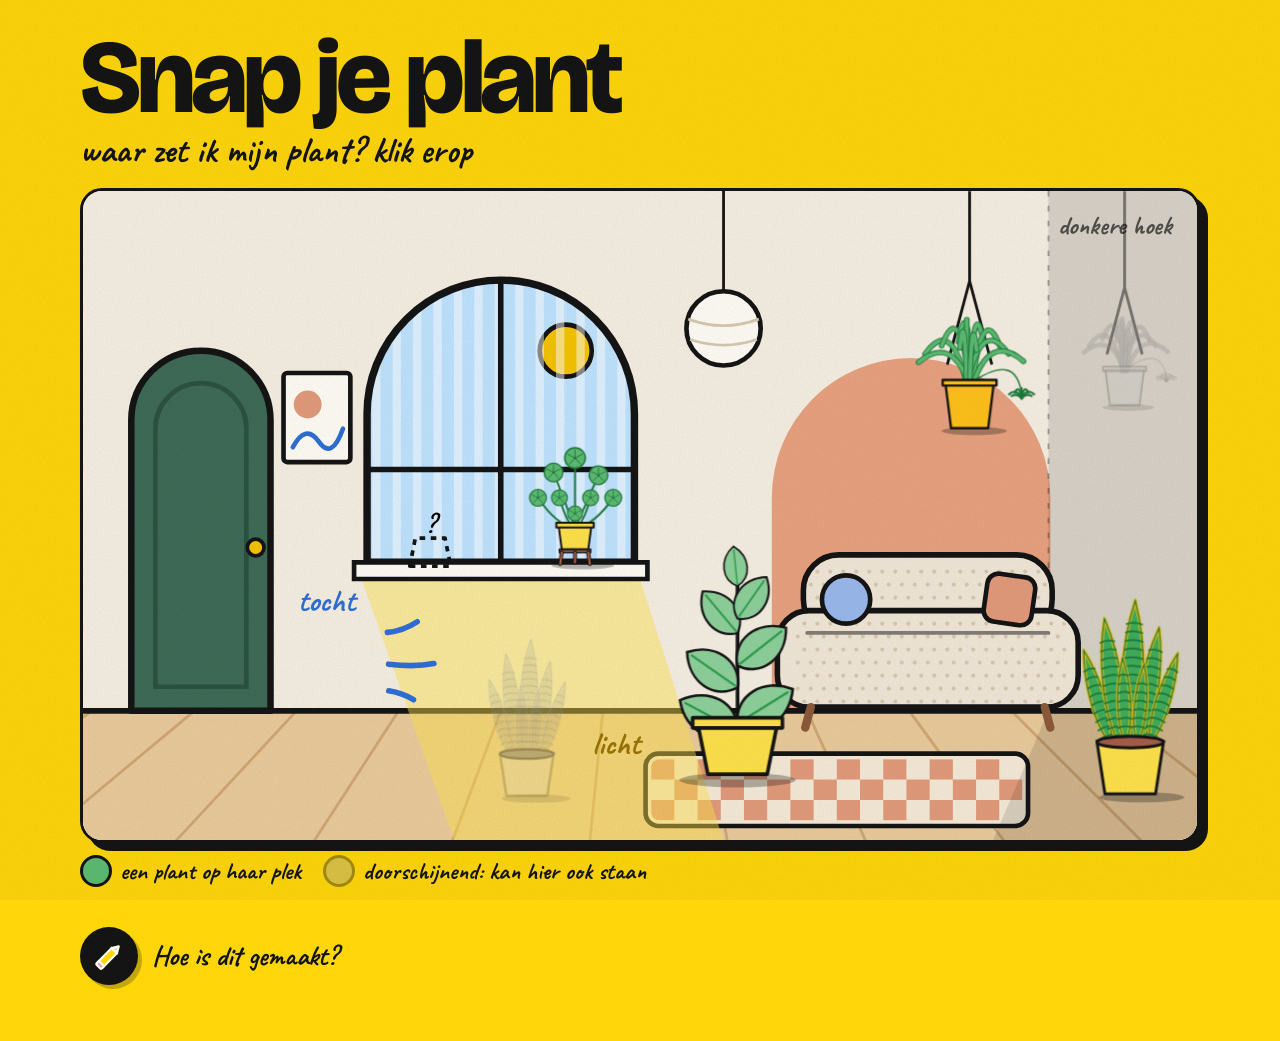
==== commit 6938adca: "Hipper en soepeler: overgangen tussen pagina's, vloeiende scènes, levende kamer, papierkorrel Co-Aut" ====
--- a/index.html
+++ b/index.html
@@ -36,8 +36,19 @@
 svg.room .gust:nth-of-type(2){animation-delay:.5s}svg.room .gust:nth-of-type(3){animation-delay:1s}
 @keyframes gust{0%{stroke-dashoffset:120;opacity:1}100%{stroke-dashoffset:-120;opacity:0}}
 .pl{cursor:pointer;outline:none}
-.pl .lift{transition:transform .25s}
-.pl:hover .lift,.pl:focus-visible .lift{transform:translateY(-8px)}
+.pl .lift{transition:transform .45s cubic-bezier(.2,.8,.2,1);transform-box:fill-box;transform-origin:50% 100%}
+.pl:hover .lift,.pl:focus-visible .lift{transform:translateY(-10px) scale(1.04)}
+.pl .enter{animation:plIn .9s cubic-bezier(.2,.8,.2,1) var(--d,0s) both}
+@keyframes plIn{from{opacity:0;transform:translateY(24px)}to{opacity:1;transform:none}}
+.pl .sway{transform-box:fill-box;transform-origin:50% 100%;animation:plSway var(--t,6s) ease-in-out infinite}
+@keyframes plSway{0%,100%{transform:rotate(-1.2deg)}50%{transform:rotate(1.2deg)}}
+.pl.ghost .lift{animation:ghost 4s ease-in-out infinite}
+@keyframes ghost{0%,100%{opacity:.3}50%{opacity:.5}}
+svg.room .swing{transform-box:view-box;transform-origin:690px 0;animation:swing 7s ease-in-out infinite}
+@keyframes swing{0%,100%{transform:rotate(-2deg)}50%{transform:rotate(2deg)}}
+svg.room .beam{animation:beam 6s ease-in-out infinite}
+@keyframes beam{0%,100%{opacity:.36}50%{opacity:.52}}
+.minisvg .sway,.minisvg .swing,.minisvg .beam,.minisvg .enter,.minisvg .lift{animation:none!important}
 .pl .hit{fill:transparent}
 .pl.ghost .lift{opacity:.38;filter:grayscale(1)}
 .pl.ghost path[stroke]{opacity:.5}
@@ -101,7 +112,27 @@
 .foot{margin-top:40px;font:700 22px/1.2 var(--hand);max-width:52ch}
 @media (max-width:520px){.mosaic{grid-auto-rows:215px}}
 @media (max-width:360px){.mosaic{grid-template-columns:1fr}.tile.big,.tile.wide{grid-column:span 1}}
-@media (prefers-reduced-motion:reduce){.tile,.pl .lift{transition:none}svg.room .gust{animation:none;stroke-dashoffset:0}.mini .hand{animation:none}}
+@media (prefers-reduced-motion:reduce){.tile,.pl .lift{transition:none}.pl .enter,.pl .sway,.pl.ghost .lift,svg.room .swing,svg.room .beam{animation:none}svg.room .gust{animation:none;stroke-dashoffset:0}.mini .hand{animation:none}}
+</style>
+<style id="smooth">/* Gedeelde afwerking voor de hele app: overgangen, korrel, soepele knoppen. */
+
+/* vloeiende overgang tussen kamer en reels (browsers die het kennen) */
+@view-transition{navigation:auto}
+::view-transition-old(root){animation:vtOut .32s cubic-bezier(.4,0,.2,1) both}
+::view-transition-new(root){animation:vtIn .48s cubic-bezier(.2,.8,.2,1) both}
+@keyframes vtOut{to{opacity:0;transform:scale(.985);filter:blur(4px)}}
+@keyframes vtIn{from{opacity:0;transform:translateY(18px) scale(1.01);filter:blur(6px)}}
+
+/* fijne papierkorrel over het geheel */
+body::after{content:"";position:fixed;inset:0;pointer-events:none;z-index:50;opacity:.07;mix-blend-mode:multiply;
+  background-image:url("data:image/svg+xml,%3Csvg xmlns='http://www.w3.org/2000/svg' width='160' height='160'%3E%3Cfilter id='n'%3E%3CfeTurbulence type='fractalNoise' baseFrequency='.9' numOctaves='2' stitchTiles='stitch'/%3E%3CfeColorMatrix values='0 0 0 0 0 0 0 0 0 0 0 0 0 0 0 0 0 0 .9 0'/%3E%3C/filter%3E%3Crect width='160' height='160' filter='url(%23n)'/%3E%3C/svg%3E")}
+
+/* soepele knoppen */
+button,.home,.chip,.how-btn .pen{transition:transform .35s cubic-bezier(.2,.8,.2,1),box-shadow .35s cubic-bezier(.2,.8,.2,1),background-color .25s,color .25s}
+
+@media (prefers-reduced-motion:reduce){
+  ::view-transition-old(root),::view-transition-new(root){animation:none}
+}
 </style>
 </head>
 <body>
@@ -111,9 +142,9 @@
 <!-- geschilderde boog achter de zetel -->
 <path d="M742 560V330A150 150 0 0 1 1042 330V560Z" fill="#E9A27F"/>
 <!-- papieren hanglamp -->
-<path d="M690 0V108" stroke="#141414" stroke-width="3"/>
+<g class="swing"><path d="M690 0V108" stroke="#141414" stroke-width="3"/>
 <circle cx="690" cy="148" r="40" fill="#FFFDF6" stroke="#141414" stroke-width="5"/>
-<path d="M652 138q38 14 76 0M654 160q36 12 72 0" stroke="#D8C9B0" stroke-width="3" fill="none"/>
+<path d="M652 138q38 14 76 0M654 160q36 12 72 0" stroke="#D8C9B0" stroke-width="3" fill="none"/></g>
 <!-- prent naast het raam -->
 <rect x="216" y="196" width="72" height="96" rx="4" fill="#FFFDF6" stroke="#141414" stroke-width="5"/>
 <circle cx="242" cy="230" r="15" fill="#E39B7B"/>
@@ -129,7 +160,7 @@
 <path d="M1040 560L1200 560V700H980Z" fill="#141414" opacity=".13"/>
 <path d="M0 560H1200" stroke="#141414" stroke-width="6"/>
 <!-- boograam met vitrage -->
-<path d="M300 418H600L690 700H400Z" fill="#FFE24A" opacity=".45"/>
+<path class="beam" d="M300 418H600L690 700H400Z" fill="#FFE24A" opacity=".45"/>
 <clipPath id="win"><path d="M306 400V240A144 144 0 0 1 594 240V400Z"/></clipPath>
 <path d="M306 400V240A144 144 0 0 1 594 240V400Z" fill="#BFE3FF"/>
 <g clip-path="url(#win)"><circle cx="520" cy="172" r="28" fill="#F5C400" stroke="#141414" stroke-width="5"/>
@@ -158,22 +189,22 @@
 <text x="548" y="606" class="lbl" fill="#9A7400">licht</text>
 <!-- vrij plekje op de vensterbank -->
 <g class="free"><path d="M352 404h44l-6 -30h-32Z" fill="none" stroke="#141414" stroke-width="4" stroke-dasharray="6 6" stroke-linejoin="round"/>
-<text x="374" y="368" text-anchor="middle" class="lbl" style="font-size:30px">?</text></g><a class="pl ghost" href="vrouwentong/" aria-label="Vrouwentong: weinig tot veel licht. Kan ook hier staan. Bekijk de reel."><title>Vrouwentong (kan ook hier)</title><rect class="hit" x="416" y="484" width="125" height="168"/><g class="lift"><g transform="translate(403.0 489.5) scale(0.5)"><ellipse cx="170" cy="330" rx="74" ry="9" fill="#141414" opacity=".3"/><g class="rise" style="animation-delay:0.15s"><g transform="translate(116 238) rotate(-16)"><path d="M0 0C-18.7 -42.5 -15.0 -119.0 0 -170C15.0 -119.0 18.7 -42.5 0 0Z" fill="#3FAE5A" stroke="#E8C21A" stroke-width="6" stroke-linejoin="round"/><path d="M0 0C-18.7 -42.5 -15.0 -119.0 0 -170C15.0 -119.0 18.7 -42.5 0 0Z" fill="none" stroke="#1E7A3C" stroke-width="2"/><path d="M-14.0 -14.0q14.0 -5 28.0 0M-14.0 -29.0q14.0 -5 28.0 0M-14.0 -44.0q14.0 -5 28.0 0M-13.5 -59.0q13.5 -5 27.0 0M-12.7 -74.0q12.7 -5 25.4 0M-11.9 -89.0q11.9 -5 23.8 0M-11.1 -104.0q11.1 -5 22.3 0M-10.4 -119.0q10.4 -5 20.7 0M-9.6 -134.0q9.6 -5 19.2 0" stroke="#1E7A3C" stroke-width="3" fill="none" stroke-linecap="round"/></g></g><g class="rise" style="animation-delay:0.28s"><g transform="translate(132 238) rotate(-7)"><path d="M0 0C-24.2 -55.0 -19.4 -154.0 0 -220C19.4 -154.0 24.2 -55.0 0 0Z" fill="#3FAE5A" stroke="#E8C21A" stroke-width="6" stroke-linejoin="round"/><path d="M0 0C-24.2 -55.0 -19.4 -154.0 0 -220C19.4 -154.0 24.2 -55.0 0 0Z" fill="none" stroke="#1E7A3C" stroke-width="2"/><path d="M-18.1 -14.0q18.1 -5 36.3 0M-18.1 -29.0q18.1 -5 36.3 0M-18.1 -44.0q18.1 -5 36.3 0M-18.1 -59.0q18.1 -5 36.3 0M-17.6 -74.0q17.6 -5 35.1 0M-16.8 -89.0q16.8 -5 33.6 0M-16.0 -104.0q16.0 -5 32.0 0M-15.2 -119.0q15.2 -5 30.5 0M-14.5 -134.0q14.5 -5 28.9 0M-13.7 -149.0q13.7 -5 27.3 0M-12.9 -164.0q12.9 -5 25.8 0M-12.1 -179.0q12.1 -5 24.2 0" stroke="#1E7A3C" stroke-width="3" fill="none" stroke-linecap="round"/></g></g><g class="rise" style="animation-delay:0.41s"><g transform="translate(150 238) rotate(2)"><path d="M0 0C-27.5 -62.5 -22.0 -175.0 0 -250C22.0 -175.0 27.5 -62.5 0 0Z" fill="#3FAE5A" stroke="#E8C21A" stroke-width="6" stroke-linejoin="round"/><path d="M0 0C-27.5 -62.5 -22.0 -175.0 0 -250C22.0 -175.0 27.5 -62.5 0 0Z" fill="none" stroke="#1E7A3C" stroke-width="2"/><path d="M-20.6 -14.0q20.6 -5 41.2 0M-20.6 -29.0q20.6 -5 41.2 0M-20.6 -44.0q20.6 -5 41.2 0M-20.6 -59.0q20.6 -5 41.2 0M-20.5 -74.0q20.5 -5 41.0 0M-19.7 -89.0q19.7 -5 39.4 0M-18.9 -104.0q18.9 -5 37.9 0M-18.2 -119.0q18.2 -5 36.3 0M-17.4 -134.0q17.4 -5 34.7 0M-16.6 -149.0q16.6 -5 33.2 0M-15.8 -164.0q15.8 -5 31.6 0M-15.0 -179.0q15.0 -5 30.1 0M-14.3 -194.0q14.3 -5 28.5 0M-13.5 -209.0q13.5 -5 26.9 0" stroke="#1E7A3C" stroke-width="3" fill="none" stroke-linecap="round"/></g></g><g class="rise" style="animation-delay:0.54s"><g transform="translate(168 238) rotate(9)"><path d="M0 0C-22.6 -51.2 -18.0 -143.5 0 -205C18.0 -143.5 22.6 -51.2 0 0Z" fill="#3FAE5A" stroke="#E8C21A" stroke-width="6" stroke-linejoin="round"/><path d="M0 0C-22.6 -51.2 -18.0 -143.5 0 -205C18.0 -143.5 22.6 -51.2 0 0Z" fill="none" stroke="#1E7A3C" stroke-width="2"/><path d="M-16.9 -14.0q16.9 -5 33.8 0M-16.9 -29.0q16.9 -5 33.8 0M-16.9 -44.0q16.9 -5 33.8 0M-16.9 -59.0q16.9 -5 33.8 0M-16.1 -74.0q16.1 -5 32.2 0M-15.3 -89.0q15.3 -5 30.7 0M-14.6 -104.0q14.6 -5 29.1 0M-13.8 -119.0q13.8 -5 27.5 0M-13.0 -134.0q13.0 -5 26.0 0M-12.2 -149.0q12.2 -5 24.4 0M-11.4 -164.0q11.4 -5 22.9 0" stroke="#1E7A3C" stroke-width="3" fill="none" stroke-linecap="round"/></g></g><g class="rise" style="animation-delay:0.67s"><g transform="translate(184 238) rotate(17)"><path d="M0 0C-18.1 -41.2 -14.5 -115.5 0 -165C14.5 -115.5 18.1 -41.2 0 0Z" fill="#3FAE5A" stroke="#E8C21A" stroke-width="6" stroke-linejoin="round"/><path d="M0 0C-18.1 -41.2 -14.5 -115.5 0 -165C14.5 -115.5 18.1 -41.2 0 0Z" fill="none" stroke="#1E7A3C" stroke-width="2"/><path d="M-13.6 -14.0q13.6 -5 27.2 0M-13.6 -29.0q13.6 -5 27.2 0M-13.6 -44.0q13.6 -5 27.2 0M-13.0 -59.0q13.0 -5 26.0 0M-12.2 -74.0q12.2 -5 24.4 0M-11.4 -89.0q11.4 -5 22.9 0M-10.7 -104.0q10.7 -5 21.3 0M-9.9 -119.0q9.9 -5 19.8 0M-9.1 -134.0q9.1 -5 18.2 0" stroke="#1E7A3C" stroke-width="3" fill="none" stroke-linecap="round"/></g></g><g class="rise" style="animation-delay:0.80s"><g transform="translate(142 238) rotate(-2)"><path d="M0 0C-16.5 -37.5 -13.2 -105.0 0 -150C13.2 -105.0 16.5 -37.5 0 0Z" fill="#3FAE5A" stroke="#E8C21A" stroke-width="6" stroke-linejoin="round"/><path d="M0 0C-16.5 -37.5 -13.2 -105.0 0 -150C13.2 -105.0 16.5 -37.5 0 0Z" fill="none" stroke="#1E7A3C" stroke-width="2"/><path d="M-12.4 -14.0q12.4 -5 24.8 0M-12.4 -29.0q12.4 -5 24.8 0M-12.3 -44.0q12.3 -5 24.6 0M-11.5 -59.0q11.5 -5 23.1 0M-10.8 -74.0q10.8 -5 21.5 0M-10.0 -89.0q10.0 -5 20.0 0M-9.2 -104.0q9.2 -5 18.4 0M-8.4 -119.0q8.4 -5 16.8 0" stroke="#1E7A3C" stroke-width="3" fill="none" stroke-linecap="round"/></g></g><g class="rise" style="animation-delay:0.93s"><g transform="translate(162 238) rotate(5)"><path d="M0 0C-15.4 -35.0 -12.3 -98.0 0 -140C12.3 -98.0 15.4 -35.0 0 0Z" fill="#3FAE5A" stroke="#E8C21A" stroke-width="6" stroke-linejoin="round"/><path d="M0 0C-15.4 -35.0 -12.3 -98.0 0 -140C12.3 -98.0 15.4 -35.0 0 0Z" fill="none" stroke="#1E7A3C" stroke-width="2"/><path d="M-11.6 -14.0q11.6 -5 23.1 0M-11.6 -29.0q11.6 -5 23.1 0M-11.3 -44.0q11.3 -5 22.7 0M-10.6 -59.0q10.6 -5 21.1 0M-9.8 -74.0q9.8 -5 19.6 0M-9.0 -89.0q9.0 -5 18.0 0M-8.2 -104.0q8.2 -5 16.4 0" stroke="#1E7A3C" stroke-width="3" fill="none" stroke-linecap="round"/></g></g>
+<text x="374" y="368" text-anchor="middle" class="lbl" style="font-size:30px">?</text></g><a class="pl ghost" href="vrouwentong/" aria-label="Vrouwentong: weinig tot veel licht. Kan ook hier staan. Bekijk de reel."><title>Vrouwentong (kan ook hier)</title><rect class="hit" x="416" y="484" width="125" height="168"/><g class="lift"><g class="enter" style="--d:0.36s"><g class="sway" style="--t:5.2s"><g transform="translate(403.0 489.5) scale(0.5)"><ellipse cx="170" cy="330" rx="74" ry="9" fill="#141414" opacity=".3"/><g class="rise" style="animation-delay:0.15s"><g transform="translate(116 238) rotate(-16)"><path d="M0 0C-18.7 -42.5 -15.0 -119.0 0 -170C15.0 -119.0 18.7 -42.5 0 0Z" fill="#3FAE5A" stroke="#E8C21A" stroke-width="6" stroke-linejoin="round"/><path d="M0 0C-18.7 -42.5 -15.0 -119.0 0 -170C15.0 -119.0 18.7 -42.5 0 0Z" fill="none" stroke="#1E7A3C" stroke-width="2"/><path d="M-14.0 -14.0q14.0 -5 28.0 0M-14.0 -29.0q14.0 -5 28.0 0M-14.0 -44.0q14.0 -5 28.0 0M-13.5 -59.0q13.5 -5 27.0 0M-12.7 -74.0q12.7 -5 25.4 0M-11.9 -89.0q11.9 -5 23.8 0M-11.1 -104.0q11.1 -5 22.3 0M-10.4 -119.0q10.4 -5 20.7 0M-9.6 -134.0q9.6 -5 19.2 0" stroke="#1E7A3C" stroke-width="3" fill="none" stroke-linecap="round"/></g></g><g class="rise" style="animation-delay:0.28s"><g transform="translate(132 238) rotate(-7)"><path d="M0 0C-24.2 -55.0 -19.4 -154.0 0 -220C19.4 -154.0 24.2 -55.0 0 0Z" fill="#3FAE5A" stroke="#E8C21A" stroke-width="6" stroke-linejoin="round"/><path d="M0 0C-24.2 -55.0 -19.4 -154.0 0 -220C19.4 -154.0 24.2 -55.0 0 0Z" fill="none" stroke="#1E7A3C" stroke-width="2"/><path d="M-18.1 -14.0q18.1 -5 36.3 0M-18.1 -29.0q18.1 -5 36.3 0M-18.1 -44.0q18.1 -5 36.3 0M-18.1 -59.0q18.1 -5 36.3 0M-17.6 -74.0q17.6 -5 35.1 0M-16.8 -89.0q16.8 -5 33.6 0M-16.0 -104.0q16.0 -5 32.0 0M-15.2 -119.0q15.2 -5 30.5 0M-14.5 -134.0q14.5 -5 28.9 0M-13.7 -149.0q13.7 -5 27.3 0M-12.9 -164.0q12.9 -5 25.8 0M-12.1 -179.0q12.1 -5 24.2 0" stroke="#1E7A3C" stroke-width="3" fill="none" stroke-linecap="round"/></g></g><g class="rise" style="animation-delay:0.41s"><g transform="translate(150 238) rotate(2)"><path d="M0 0C-27.5 -62.5 -22.0 -175.0 0 -250C22.0 -175.0 27.5 -62.5 0 0Z" fill="#3FAE5A" stroke="#E8C21A" stroke-width="6" stroke-linejoin="round"/><path d="M0 0C-27.5 -62.5 -22.0 -175.0 0 -250C22.0 -175.0 27.5 -62.5 0 0Z" fill="none" stroke="#1E7A3C" stroke-width="2"/><path d="M-20.6 -14.0q20.6 -5 41.2 0M-20.6 -29.0q20.6 -5 41.2 0M-20.6 -44.0q20.6 -5 41.2 0M-20.6 -59.0q20.6 -5 41.2 0M-20.5 -74.0q20.5 -5 41.0 0M-19.7 -89.0q19.7 -5 39.4 0M-18.9 -104.0q18.9 -5 37.9 0M-18.2 -119.0q18.2 -5 36.3 0M-17.4 -134.0q17.4 -5 34.7 0M-16.6 -149.0q16.6 -5 33.2 0M-15.8 -164.0q15.8 -5 31.6 0M-15.0 -179.0q15.0 -5 30.1 0M-14.3 -194.0q14.3 -5 28.5 0M-13.5 -209.0q13.5 -5 26.9 0" stroke="#1E7A3C" stroke-width="3" fill="none" stroke-linecap="round"/></g></g><g class="rise" style="animation-delay:0.54s"><g transform="translate(168 238) rotate(9)"><path d="M0 0C-22.6 -51.2 -18.0 -143.5 0 -205C18.0 -143.5 22.6 -51.2 0 0Z" fill="#3FAE5A" stroke="#E8C21A" stroke-width="6" stroke-linejoin="round"/><path d="M0 0C-22.6 -51.2 -18.0 -143.5 0 -205C18.0 -143.5 22.6 -51.2 0 0Z" fill="none" stroke="#1E7A3C" stroke-width="2"/><path d="M-16.9 -14.0q16.9 -5 33.8 0M-16.9 -29.0q16.9 -5 33.8 0M-16.9 -44.0q16.9 -5 33.8 0M-16.9 -59.0q16.9 -5 33.8 0M-16.1 -74.0q16.1 -5 32.2 0M-15.3 -89.0q15.3 -5 30.7 0M-14.6 -104.0q14.6 -5 29.1 0M-13.8 -119.0q13.8 -5 27.5 0M-13.0 -134.0q13.0 -5 26.0 0M-12.2 -149.0q12.2 -5 24.4 0M-11.4 -164.0q11.4 -5 22.9 0" stroke="#1E7A3C" stroke-width="3" fill="none" stroke-linecap="round"/></g></g><g class="rise" style="animation-delay:0.67s"><g transform="translate(184 238) rotate(17)"><path d="M0 0C-18.1 -41.2 -14.5 -115.5 0 -165C14.5 -115.5 18.1 -41.2 0 0Z" fill="#3FAE5A" stroke="#E8C21A" stroke-width="6" stroke-linejoin="round"/><path d="M0 0C-18.1 -41.2 -14.5 -115.5 0 -165C14.5 -115.5 18.1 -41.2 0 0Z" fill="none" stroke="#1E7A3C" stroke-width="2"/><path d="M-13.6 -14.0q13.6 -5 27.2 0M-13.6 -29.0q13.6 -5 27.2 0M-13.6 -44.0q13.6 -5 27.2 0M-13.0 -59.0q13.0 -5 26.0 0M-12.2 -74.0q12.2 -5 24.4 0M-11.4 -89.0q11.4 -5 22.9 0M-10.7 -104.0q10.7 -5 21.3 0M-9.9 -119.0q9.9 -5 19.8 0M-9.1 -134.0q9.1 -5 18.2 0" stroke="#1E7A3C" stroke-width="3" fill="none" stroke-linecap="round"/></g></g><g class="rise" style="animation-delay:0.80s"><g transform="translate(142 238) rotate(-2)"><path d="M0 0C-16.5 -37.5 -13.2 -105.0 0 -150C13.2 -105.0 16.5 -37.5 0 0Z" fill="#3FAE5A" stroke="#E8C21A" stroke-width="6" stroke-linejoin="round"/><path d="M0 0C-16.5 -37.5 -13.2 -105.0 0 -150C13.2 -105.0 16.5 -37.5 0 0Z" fill="none" stroke="#1E7A3C" stroke-width="2"/><path d="M-12.4 -14.0q12.4 -5 24.8 0M-12.4 -29.0q12.4 -5 24.8 0M-12.3 -44.0q12.3 -5 24.6 0M-11.5 -59.0q11.5 -5 23.1 0M-10.8 -74.0q10.8 -5 21.5 0M-10.0 -89.0q10.0 -5 20.0 0M-9.2 -104.0q9.2 -5 18.4 0M-8.4 -119.0q8.4 -5 16.8 0" stroke="#1E7A3C" stroke-width="3" fill="none" stroke-linecap="round"/></g></g><g class="rise" style="animation-delay:0.93s"><g transform="translate(162 238) rotate(5)"><path d="M0 0C-15.4 -35.0 -12.3 -98.0 0 -140C12.3 -98.0 15.4 -35.0 0 0Z" fill="#3FAE5A" stroke="#E8C21A" stroke-width="6" stroke-linejoin="round"/><path d="M0 0C-15.4 -35.0 -12.3 -98.0 0 -140C12.3 -98.0 15.4 -35.0 0 0Z" fill="none" stroke="#1E7A3C" stroke-width="2"/><path d="M-11.6 -14.0q11.6 -5 23.1 0M-11.6 -29.0q11.6 -5 23.1 0M-11.3 -44.0q11.3 -5 22.7 0M-10.6 -59.0q10.6 -5 21.1 0M-9.8 -74.0q9.8 -5 19.6 0M-9.0 -89.0q9.0 -5 18.0 0M-8.2 -104.0q8.2 -5 16.4 0" stroke="#1E7A3C" stroke-width="3" fill="none" stroke-linecap="round"/></g></g>
 <path d="M92 232h116l-14 92h-88Z" fill="#FFE24A" stroke="#141414" stroke-width="5" stroke-linejoin="round"/>
-<ellipse cx="150" cy="234" rx="58" ry="10" fill="#A65E4A" stroke="#141414" stroke-width="5"/></g></g></a><a class="pl ghost" href="graslelie/" aria-label="Graslelie: veel of weinig licht. Kan ook hier staan. Bekijk de reel."><title>Graslelie (kan ook hier)</title><path d="M1122 0V104M1122 104L1103 176M1122 104L1141 176" stroke="#141414" stroke-width="3" fill="none"/><rect class="hit" x="1072" y="102" width="100" height="134"/><g class="lift"><g transform="translate(1062.0 106.0) scale(0.4)"><ellipse cx="160" cy="318" rx="70" ry="9" fill="#141414" opacity=".3"/><g class="grow" style="animation-delay:0.10s"><path d="M144 220Q112 70 54 152" stroke="#1E7A3C" stroke-width="12" fill="none" stroke-linecap="round"/><path d="M144 220Q112 70 54 152" stroke="#5DBB72" stroke-width="8" fill="none" stroke-linecap="round"/></g><g class="grow" style="animation-delay:0.18s"><path d="M150 220Q129 30 90 134" stroke="#1E7A3C" stroke-width="12" fill="none" stroke-linecap="round"/><path d="M150 220Q129 30 90 134" stroke="#5DBB72" stroke-width="8" fill="none" stroke-linecap="round"/></g><g class="grow" style="animation-delay:0.26s"><path d="M156 220Q146 10 126 126" stroke="#1E7A3C" stroke-width="12" fill="none" stroke-linecap="round"/><path d="M156 220Q146 10 126 126" stroke="#5DBB72" stroke-width="8" fill="none" stroke-linecap="round"/></g><g class="grow" style="animation-delay:0.34s"><path d="M144 220Q144 0 144 121" stroke="#1E7A3C" stroke-width="12" fill="none" stroke-linecap="round"/><path d="M144 220Q144 0 144 121" stroke="#5DBB72" stroke-width="8" fill="none" stroke-linecap="round"/></g><g class="grow" style="animation-delay:0.42s"><path d="M150 220Q160 15 180 128" stroke="#1E7A3C" stroke-width="12" fill="none" stroke-linecap="round"/><path d="M150 220Q160 15 180 128" stroke="#5DBB72" stroke-width="8" fill="none" stroke-linecap="round"/></g><g class="grow" style="animation-delay:0.50s"><path d="M156 220Q177 35 216 137" stroke="#1E7A3C" stroke-width="12" fill="none" stroke-linecap="round"/><path d="M156 220Q177 35 216 137" stroke="#5DBB72" stroke-width="8" fill="none" stroke-linecap="round"/></g><g class="grow" style="animation-delay:0.58s"><path d="M144 220Q176 70 234 152" stroke="#1E7A3C" stroke-width="12" fill="none" stroke-linecap="round"/><path d="M144 220Q176 70 234 152" stroke="#5DBB72" stroke-width="8" fill="none" stroke-linecap="round"/></g><g class="grow" style="animation-delay:0.66s"><path d="M150 220Q112 110 40 170" stroke="#1E7A3C" stroke-width="12" fill="none" stroke-linecap="round"/><path d="M150 220Q112 110 40 170" stroke="#5DBB72" stroke-width="8" fill="none" stroke-linecap="round"/></g><g class="grow" style="animation-delay:0.74s"><path d="M156 220Q194 105 266 168" stroke="#1E7A3C" stroke-width="12" fill="none" stroke-linecap="round"/><path d="M156 220Q194 105 266 168" stroke="#5DBB72" stroke-width="8" fill="none" stroke-linecap="round"/></g><g class="grow" style="animation-delay:0.82s"><path d="M144 220Q139 40 129 139" stroke="#1E7A3C" stroke-width="12" fill="none" stroke-linecap="round"/><path d="M144 220Q139 40 129 139" stroke="#5DBB72" stroke-width="8" fill="none" stroke-linecap="round"/></g><g class="grow" style="animation-delay:0.90s"><path d="M150 220Q155 50 165 144" stroke="#1E7A3C" stroke-width="12" fill="none" stroke-linecap="round"/><path d="M150 220Q155 50 165 144" stroke="#5DBB72" stroke-width="8" fill="none" stroke-linecap="round"/></g><g class="grow" style="animation-delay:1.2s"><path d="M160 210Q250 150 262 238" stroke="#1E7A3C" stroke-width="3" fill="none"/><g class="" style=""><g transform="translate(262 248) scale(0.9)"><path d="M0 0Q-12 -26 -30 -10" stroke="#1E7A3C" stroke-width="5" fill="none" stroke-linecap="round"/><path d="M0 0Q-6 -36 -16 -14" stroke="#1E7A3C" stroke-width="5" fill="none" stroke-linecap="round"/><path d="M0 0Q0 -40 0 -16" stroke="#1E7A3C" stroke-width="5" fill="none" stroke-linecap="round"/><path d="M0 0Q6 -36 16 -14" stroke="#1E7A3C" stroke-width="5" fill="none" stroke-linecap="round"/><path d="M0 0Q12 -26 30 -10" stroke="#1E7A3C" stroke-width="5" fill="none" stroke-linecap="round"/><path d="M0 0Q-10 -14 -24 -6" stroke="#1E7A3C" stroke-width="5" fill="none" stroke-linecap="round"/><path d="M0 0Q10 -14 24 -6" stroke="#1E7A3C" stroke-width="5" fill="none" stroke-linecap="round"/></g></g></g>
+<ellipse cx="150" cy="234" rx="58" ry="10" fill="#A65E4A" stroke="#141414" stroke-width="5"/></g></g></g></g></a><a class="pl ghost" href="graslelie/" aria-label="Graslelie: veel of weinig licht. Kan ook hier staan. Bekijk de reel."><title>Graslelie (kan ook hier)</title><path d="M1122 0V104M1122 104L1103 176M1122 104L1141 176" stroke="#141414" stroke-width="3" fill="none"/><rect class="hit" x="1072" y="102" width="100" height="134"/><g class="lift"><g class="enter" style="--d:0.60s"><g class="sway" style="--t:7.0s"><g transform="translate(1062.0 106.0) scale(0.4)"><ellipse cx="160" cy="318" rx="70" ry="9" fill="#141414" opacity=".3"/><g class="grow" style="animation-delay:0.10s"><path d="M144 220Q112 70 54 152" stroke="#1E7A3C" stroke-width="12" fill="none" stroke-linecap="round"/><path d="M144 220Q112 70 54 152" stroke="#5DBB72" stroke-width="8" fill="none" stroke-linecap="round"/></g><g class="grow" style="animation-delay:0.18s"><path d="M150 220Q129 30 90 134" stroke="#1E7A3C" stroke-width="12" fill="none" stroke-linecap="round"/><path d="M150 220Q129 30 90 134" stroke="#5DBB72" stroke-width="8" fill="none" stroke-linecap="round"/></g><g class="grow" style="animation-delay:0.26s"><path d="M156 220Q146 10 126 126" stroke="#1E7A3C" stroke-width="12" fill="none" stroke-linecap="round"/><path d="M156 220Q146 10 126 126" stroke="#5DBB72" stroke-width="8" fill="none" stroke-linecap="round"/></g><g class="grow" style="animation-delay:0.34s"><path d="M144 220Q144 0 144 121" stroke="#1E7A3C" stroke-width="12" fill="none" stroke-linecap="round"/><path d="M144 220Q144 0 144 121" stroke="#5DBB72" stroke-width="8" fill="none" stroke-linecap="round"/></g><g class="grow" style="animation-delay:0.42s"><path d="M150 220Q160 15 180 128" stroke="#1E7A3C" stroke-width="12" fill="none" stroke-linecap="round"/><path d="M150 220Q160 15 180 128" stroke="#5DBB72" stroke-width="8" fill="none" stroke-linecap="round"/></g><g class="grow" style="animation-delay:0.50s"><path d="M156 220Q177 35 216 137" stroke="#1E7A3C" stroke-width="12" fill="none" stroke-linecap="round"/><path d="M156 220Q177 35 216 137" stroke="#5DBB72" stroke-width="8" fill="none" stroke-linecap="round"/></g><g class="grow" style="animation-delay:0.58s"><path d="M144 220Q176 70 234 152" stroke="#1E7A3C" stroke-width="12" fill="none" stroke-linecap="round"/><path d="M144 220Q176 70 234 152" stroke="#5DBB72" stroke-width="8" fill="none" stroke-linecap="round"/></g><g class="grow" style="animation-delay:0.66s"><path d="M150 220Q112 110 40 170" stroke="#1E7A3C" stroke-width="12" fill="none" stroke-linecap="round"/><path d="M150 220Q112 110 40 170" stroke="#5DBB72" stroke-width="8" fill="none" stroke-linecap="round"/></g><g class="grow" style="animation-delay:0.74s"><path d="M156 220Q194 105 266 168" stroke="#1E7A3C" stroke-width="12" fill="none" stroke-linecap="round"/><path d="M156 220Q194 105 266 168" stroke="#5DBB72" stroke-width="8" fill="none" stroke-linecap="round"/></g><g class="grow" style="animation-delay:0.82s"><path d="M144 220Q139 40 129 139" stroke="#1E7A3C" stroke-width="12" fill="none" stroke-linecap="round"/><path d="M144 220Q139 40 129 139" stroke="#5DBB72" stroke-width="8" fill="none" stroke-linecap="round"/></g><g class="grow" style="animation-delay:0.90s"><path d="M150 220Q155 50 165 144" stroke="#1E7A3C" stroke-width="12" fill="none" stroke-linecap="round"/><path d="M150 220Q155 50 165 144" stroke="#5DBB72" stroke-width="8" fill="none" stroke-linecap="round"/></g><g class="grow" style="animation-delay:1.2s"><path d="M160 210Q250 150 262 238" stroke="#1E7A3C" stroke-width="3" fill="none"/><g class="" style=""><g transform="translate(262 248) scale(0.9)"><path d="M0 0Q-12 -26 -30 -10" stroke="#1E7A3C" stroke-width="5" fill="none" stroke-linecap="round"/><path d="M0 0Q-6 -36 -16 -14" stroke="#1E7A3C" stroke-width="5" fill="none" stroke-linecap="round"/><path d="M0 0Q0 -40 0 -16" stroke="#1E7A3C" stroke-width="5" fill="none" stroke-linecap="round"/><path d="M0 0Q6 -36 16 -14" stroke="#1E7A3C" stroke-width="5" fill="none" stroke-linecap="round"/><path d="M0 0Q12 -26 30 -10" stroke="#1E7A3C" stroke-width="5" fill="none" stroke-linecap="round"/><path d="M0 0Q-10 -14 -24 -6" stroke="#1E7A3C" stroke-width="5" fill="none" stroke-linecap="round"/><path d="M0 0Q10 -14 24 -6" stroke="#1E7A3C" stroke-width="5" fill="none" stroke-linecap="round"/></g></g></g>
 <path d="M98 216h104l-12 96h-80Z" fill="#FFC21A" stroke="#141414" stroke-width="5" stroke-linejoin="round"/>
-<path d="M92 208h116v12H92Z" fill="#FFC21A" stroke="#141414" stroke-width="5" stroke-linejoin="round"/></g></g></a><a class="pl" href="rubberboom/" aria-label="Rubberboom: indirect, uit de tocht. Bekijk de reel."><title>Rubberboom</title><rect class="hit" x="608" y="379" width="195" height="261"/><g class="lift"><g transform="translate(588.0 386.5) scale(0.78)"><ellipse cx="150" cy="318" rx="80" ry="10" fill="#141414" opacity=".3"/><path d="M150 300V40" stroke="#141414" stroke-width="5"/><use href="#fl" transform="translate(150 250) rotate(-62) scale(0.9)"/><use href="#fl" transform="translate(150 240) rotate(58) scale(0.9)"/><use href="#fl" transform="translate(150 190) rotate(-55) scale(0.85)"/><use href="#fl" transform="translate(150 160) rotate(52) scale(0.85)"/><use href="#fl" transform="translate(150 115) rotate(-40) scale(0.75)"/><use href="#fl" transform="translate(150 95) rotate(35) scale(0.7)"/><use href="#fl" transform="translate(150 50) rotate(-6) scale(0.55)"/><path d="M95 240h110l-14 70H109Z" fill="#FFE24A" stroke="#141414" stroke-width="5" stroke-linejoin="round"/><path d="M88 232h124v14H88Z" fill="#FFE24A" stroke="#141414" stroke-width="5" stroke-linejoin="round"/></g></g></a><a class="pl" href="pannenkoekenplant/" aria-label="Pannenkoekenplant: indirect, maar wel veel. Bekijk de reel."><title>Pannenkoekenplant</title><rect class="hit" x="478" y="263" width="105" height="141"/><g class="lift"><g transform="translate(467.0 267.5) scale(0.42)"><ellipse cx="170" cy="324" rx="80" ry="9" fill="#141414" opacity=".3"/><path d="M110 282h80v8h-80Z" fill="#B5654A" stroke="#141414" stroke-width="4"/><path d="M116 290l-4 30M184 290l4 30M150 290v26" stroke="#141414" stroke-width="10" stroke-linecap="round"/><path d="M116 290l-4 30M184 290l4 30M150 290v26" stroke="#B5654A" stroke-width="5" stroke-linecap="round"/><g class="grow" style="animation-delay:0.15s"><path d="M150 228Q102 220 55 150" stroke="#1E7A3C" stroke-width="5" fill="none"/><use href="#pl" transform="translate(55 150) scale(0.9)"/></g><g class="grow" style="animation-delay:0.27s"><path d="M150 228Q122 155 95 85" stroke="#1E7A3C" stroke-width="5" fill="none"/><use href="#pl" transform="translate(95 85) scale(1)"/></g><g class="grow" style="animation-delay:0.39s"><path d="M150 228Q150 118 150 48" stroke="#1E7A3C" stroke-width="5" fill="none"/><use href="#pl" transform="translate(150 48) scale(1.1)"/></g><g class="grow" style="animation-delay:0.51s"><path d="M150 228Q180 162 210 92" stroke="#1E7A3C" stroke-width="5" fill="none"/><use href="#pl" transform="translate(210 92) scale(1)"/></g><g class="grow" style="animation-delay:0.63s"><path d="M150 228Q199 220 248 150" stroke="#1E7A3C" stroke-width="5" fill="none"/><use href="#pl" transform="translate(248 150) scale(0.9)"/></g><g class="grow" style="animation-delay:0.75s"><path d="M150 228Q130 220 110 150" stroke="#1E7A3C" stroke-width="5" fill="none"/><use href="#pl" transform="translate(110 150) scale(0.85)"/></g><g class="grow" style="animation-delay:0.87s"><path d="M150 228Q170 220 190 150" stroke="#1E7A3C" stroke-width="5" fill="none"/><use href="#pl" transform="translate(190 150) scale(0.85)"/></g><g class="grow" style="animation-delay:0.99s"><path d="M150 228Q150 260 150 190" stroke="#1E7A3C" stroke-width="5" fill="none"/><use href="#pl" transform="translate(150 190) scale(0.8)"/></g><path d="M108 222h84l-8 60h-68Z" fill="#FFE24A" stroke="#141414" stroke-width="5" stroke-linejoin="round"/><path d="M102 214h96v12h-96Z" fill="#FFE24A" stroke="#141414" stroke-width="5" stroke-linejoin="round"/></g></g></a><a class="pl" href="vrouwentong/" aria-label="Vrouwentong: weinig tot veel licht. Bekijk de reel."><title>Vrouwentong</title><rect class="hit" x="1050" y="442" width="155" height="208"/><g class="lift"><g transform="translate(1035.0 448.5) scale(0.62)"><ellipse cx="170" cy="330" rx="74" ry="9" fill="#141414" opacity=".3"/><g class="rise" style="animation-delay:0.15s"><g transform="translate(116 238) rotate(-16)"><path d="M0 0C-18.7 -42.5 -15.0 -119.0 0 -170C15.0 -119.0 18.7 -42.5 0 0Z" fill="#3FAE5A" stroke="#E8C21A" stroke-width="6" stroke-linejoin="round"/><path d="M0 0C-18.7 -42.5 -15.0 -119.0 0 -170C15.0 -119.0 18.7 -42.5 0 0Z" fill="none" stroke="#1E7A3C" stroke-width="2"/><path d="M-14.0 -14.0q14.0 -5 28.0 0M-14.0 -29.0q14.0 -5 28.0 0M-14.0 -44.0q14.0 -5 28.0 0M-13.5 -59.0q13.5 -5 27.0 0M-12.7 -74.0q12.7 -5 25.4 0M-11.9 -89.0q11.9 -5 23.8 0M-11.1 -104.0q11.1 -5 22.3 0M-10.4 -119.0q10.4 -5 20.7 0M-9.6 -134.0q9.6 -5 19.2 0" stroke="#1E7A3C" stroke-width="3" fill="none" stroke-linecap="round"/></g></g><g class="rise" style="animation-delay:0.28s"><g transform="translate(132 238) rotate(-7)"><path d="M0 0C-24.2 -55.0 -19.4 -154.0 0 -220C19.4 -154.0 24.2 -55.0 0 0Z" fill="#3FAE5A" stroke="#E8C21A" stroke-width="6" stroke-linejoin="round"/><path d="M0 0C-24.2 -55.0 -19.4 -154.0 0 -220C19.4 -154.0 24.2 -55.0 0 0Z" fill="none" stroke="#1E7A3C" stroke-width="2"/><path d="M-18.1 -14.0q18.1 -5 36.3 0M-18.1 -29.0q18.1 -5 36.3 0M-18.1 -44.0q18.1 -5 36.3 0M-18.1 -59.0q18.1 -5 36.3 0M-17.6 -74.0q17.6 -5 35.1 0M-16.8 -89.0q16.8 -5 33.6 0M-16.0 -104.0q16.0 -5 32.0 0M-15.2 -119.0q15.2 -5 30.5 0M-14.5 -134.0q14.5 -5 28.9 0M-13.7 -149.0q13.7 -5 27.3 0M-12.9 -164.0q12.9 -5 25.8 0M-12.1 -179.0q12.1 -5 24.2 0" stroke="#1E7A3C" stroke-width="3" fill="none" stroke-linecap="round"/></g></g><g class="rise" style="animation-delay:0.41s"><g transform="translate(150 238) rotate(2)"><path d="M0 0C-27.5 -62.5 -22.0 -175.0 0 -250C22.0 -175.0 27.5 -62.5 0 0Z" fill="#3FAE5A" stroke="#E8C21A" stroke-width="6" stroke-linejoin="round"/><path d="M0 0C-27.5 -62.5 -22.0 -175.0 0 -250C22.0 -175.0 27.5 -62.5 0 0Z" fill="none" stroke="#1E7A3C" stroke-width="2"/><path d="M-20.6 -14.0q20.6 -5 41.2 0M-20.6 -29.0q20.6 -5 41.2 0M-20.6 -44.0q20.6 -5 41.2 0M-20.6 -59.0q20.6 -5 41.2 0M-20.5 -74.0q20.5 -5 41.0 0M-19.7 -89.0q19.7 -5 39.4 0M-18.9 -104.0q18.9 -5 37.9 0M-18.2 -119.0q18.2 -5 36.3 0M-17.4 -134.0q17.4 -5 34.7 0M-16.6 -149.0q16.6 -5 33.2 0M-15.8 -164.0q15.8 -5 31.6 0M-15.0 -179.0q15.0 -5 30.1 0M-14.3 -194.0q14.3 -5 28.5 0M-13.5 -209.0q13.5 -5 26.9 0" stroke="#1E7A3C" stroke-width="3" fill="none" stroke-linecap="round"/></g></g><g class="rise" style="animation-delay:0.54s"><g transform="translate(168 238) rotate(9)"><path d="M0 0C-22.6 -51.2 -18.0 -143.5 0 -205C18.0 -143.5 22.6 -51.2 0 0Z" fill="#3FAE5A" stroke="#E8C21A" stroke-width="6" stroke-linejoin="round"/><path d="M0 0C-22.6 -51.2 -18.0 -143.5 0 -205C18.0 -143.5 22.6 -51.2 0 0Z" fill="none" stroke="#1E7A3C" stroke-width="2"/><path d="M-16.9 -14.0q16.9 -5 33.8 0M-16.9 -29.0q16.9 -5 33.8 0M-16.9 -44.0q16.9 -5 33.8 0M-16.9 -59.0q16.9 -5 33.8 0M-16.1 -74.0q16.1 -5 32.2 0M-15.3 -89.0q15.3 -5 30.7 0M-14.6 -104.0q14.6 -5 29.1 0M-13.8 -119.0q13.8 -5 27.5 0M-13.0 -134.0q13.0 -5 26.0 0M-12.2 -149.0q12.2 -5 24.4 0M-11.4 -164.0q11.4 -5 22.9 0" stroke="#1E7A3C" stroke-width="3" fill="none" stroke-linecap="round"/></g></g><g class="rise" style="animation-delay:0.67s"><g transform="translate(184 238) rotate(17)"><path d="M0 0C-18.1 -41.2 -14.5 -115.5 0 -165C14.5 -115.5 18.1 -41.2 0 0Z" fill="#3FAE5A" stroke="#E8C21A" stroke-width="6" stroke-linejoin="round"/><path d="M0 0C-18.1 -41.2 -14.5 -115.5 0 -165C14.5 -115.5 18.1 -41.2 0 0Z" fill="none" stroke="#1E7A3C" stroke-width="2"/><path d="M-13.6 -14.0q13.6 -5 27.2 0M-13.6 -29.0q13.6 -5 27.2 0M-13.6 -44.0q13.6 -5 27.2 0M-13.0 -59.0q13.0 -5 26.0 0M-12.2 -74.0q12.2 -5 24.4 0M-11.4 -89.0q11.4 -5 22.9 0M-10.7 -104.0q10.7 -5 21.3 0M-9.9 -119.0q9.9 -5 19.8 0M-9.1 -134.0q9.1 -5 18.2 0" stroke="#1E7A3C" stroke-width="3" fill="none" stroke-linecap="round"/></g></g><g class="rise" style="animation-delay:0.80s"><g transform="translate(142 238) rotate(-2)"><path d="M0 0C-16.5 -37.5 -13.2 -105.0 0 -150C13.2 -105.0 16.5 -37.5 0 0Z" fill="#3FAE5A" stroke="#E8C21A" stroke-width="6" stroke-linejoin="round"/><path d="M0 0C-16.5 -37.5 -13.2 -105.0 0 -150C13.2 -105.0 16.5 -37.5 0 0Z" fill="none" stroke="#1E7A3C" stroke-width="2"/><path d="M-12.4 -14.0q12.4 -5 24.8 0M-12.4 -29.0q12.4 -5 24.8 0M-12.3 -44.0q12.3 -5 24.6 0M-11.5 -59.0q11.5 -5 23.1 0M-10.8 -74.0q10.8 -5 21.5 0M-10.0 -89.0q10.0 -5 20.0 0M-9.2 -104.0q9.2 -5 18.4 0M-8.4 -119.0q8.4 -5 16.8 0" stroke="#1E7A3C" stroke-width="3" fill="none" stroke-linecap="round"/></g></g><g class="rise" style="animation-delay:0.93s"><g transform="translate(162 238) rotate(5)"><path d="M0 0C-15.4 -35.0 -12.3 -98.0 0 -140C12.3 -98.0 15.4 -35.0 0 0Z" fill="#3FAE5A" stroke="#E8C21A" stroke-width="6" stroke-linejoin="round"/><path d="M0 0C-15.4 -35.0 -12.3 -98.0 0 -140C12.3 -98.0 15.4 -35.0 0 0Z" fill="none" stroke="#1E7A3C" stroke-width="2"/><path d="M-11.6 -14.0q11.6 -5 23.1 0M-11.6 -29.0q11.6 -5 23.1 0M-11.3 -44.0q11.3 -5 22.7 0M-10.6 -59.0q10.6 -5 21.1 0M-9.8 -74.0q9.8 -5 19.6 0M-9.0 -89.0q9.0 -5 18.0 0M-8.2 -104.0q8.2 -5 16.4 0" stroke="#1E7A3C" stroke-width="3" fill="none" stroke-linecap="round"/></g></g>
+<path d="M92 208h116v12H92Z" fill="#FFC21A" stroke="#141414" stroke-width="5" stroke-linejoin="round"/></g></g></g></g></a><a class="pl" href="rubberboom/" aria-label="Rubberboom: indirect, uit de tocht. Bekijk de reel."><title>Rubberboom</title><rect class="hit" x="608" y="379" width="195" height="261"/><g class="lift"><g class="enter" style="--d:0.00s"><g class="sway" style="--t:5.2s"><g transform="translate(588.0 386.5) scale(0.78)"><ellipse cx="150" cy="318" rx="80" ry="10" fill="#141414" opacity=".3"/><path d="M150 300V40" stroke="#141414" stroke-width="5"/><use href="#fl" transform="translate(150 250) rotate(-62) scale(0.9)"/><use href="#fl" transform="translate(150 240) rotate(58) scale(0.9)"/><use href="#fl" transform="translate(150 190) rotate(-55) scale(0.85)"/><use href="#fl" transform="translate(150 160) rotate(52) scale(0.85)"/><use href="#fl" transform="translate(150 115) rotate(-40) scale(0.75)"/><use href="#fl" transform="translate(150 95) rotate(35) scale(0.7)"/><use href="#fl" transform="translate(150 50) rotate(-6) scale(0.55)"/><path d="M95 240h110l-14 70H109Z" fill="#FFE24A" stroke="#141414" stroke-width="5" stroke-linejoin="round"/><path d="M88 232h124v14H88Z" fill="#FFE24A" stroke="#141414" stroke-width="5" stroke-linejoin="round"/></g></g></g></g></a><a class="pl" href="pannenkoekenplant/" aria-label="Pannenkoekenplant: indirect, maar wel veel. Bekijk de reel."><title>Pannenkoekenplant</title><rect class="hit" x="478" y="263" width="105" height="141"/><g class="lift"><g class="enter" style="--d:0.12s"><g class="sway" style="--t:6.1s"><g transform="translate(467.0 267.5) scale(0.42)"><ellipse cx="170" cy="324" rx="80" ry="9" fill="#141414" opacity=".3"/><path d="M110 282h80v8h-80Z" fill="#B5654A" stroke="#141414" stroke-width="4"/><path d="M116 290l-4 30M184 290l4 30M150 290v26" stroke="#141414" stroke-width="10" stroke-linecap="round"/><path d="M116 290l-4 30M184 290l4 30M150 290v26" stroke="#B5654A" stroke-width="5" stroke-linecap="round"/><g class="grow" style="animation-delay:0.15s"><path d="M150 228Q102 220 55 150" stroke="#1E7A3C" stroke-width="5" fill="none"/><use href="#pl" transform="translate(55 150) scale(0.9)"/></g><g class="grow" style="animation-delay:0.27s"><path d="M150 228Q122 155 95 85" stroke="#1E7A3C" stroke-width="5" fill="none"/><use href="#pl" transform="translate(95 85) scale(1)"/></g><g class="grow" style="animation-delay:0.39s"><path d="M150 228Q150 118 150 48" stroke="#1E7A3C" stroke-width="5" fill="none"/><use href="#pl" transform="translate(150 48) scale(1.1)"/></g><g class="grow" style="animation-delay:0.51s"><path d="M150 228Q180 162 210 92" stroke="#1E7A3C" stroke-width="5" fill="none"/><use href="#pl" transform="translate(210 92) scale(1)"/></g><g class="grow" style="animation-delay:0.63s"><path d="M150 228Q199 220 248 150" stroke="#1E7A3C" stroke-width="5" fill="none"/><use href="#pl" transform="translate(248 150) scale(0.9)"/></g><g class="grow" style="animation-delay:0.75s"><path d="M150 228Q130 220 110 150" stroke="#1E7A3C" stroke-width="5" fill="none"/><use href="#pl" transform="translate(110 150) scale(0.85)"/></g><g class="grow" style="animation-delay:0.87s"><path d="M150 228Q170 220 190 150" stroke="#1E7A3C" stroke-width="5" fill="none"/><use href="#pl" transform="translate(190 150) scale(0.85)"/></g><g class="grow" style="animation-delay:0.99s"><path d="M150 228Q150 260 150 190" stroke="#1E7A3C" stroke-width="5" fill="none"/><use href="#pl" transform="translate(150 190) scale(0.8)"/></g><path d="M108 222h84l-8 60h-68Z" fill="#FFE24A" stroke="#141414" stroke-width="5" stroke-linejoin="round"/><path d="M102 214h96v12h-96Z" fill="#FFE24A" stroke="#141414" stroke-width="5" stroke-linejoin="round"/></g></g></g></g></a><a class="pl" href="vrouwentong/" aria-label="Vrouwentong: weinig tot veel licht. Bekijk de reel."><title>Vrouwentong</title><rect class="hit" x="1050" y="442" width="155" height="208"/><g class="lift"><g class="enter" style="--d:0.24s"><g class="sway" style="--t:7.0s"><g transform="translate(1035.0 448.5) scale(0.62)"><ellipse cx="170" cy="330" rx="74" ry="9" fill="#141414" opacity=".3"/><g class="rise" style="animation-delay:0.15s"><g transform="translate(116 238) rotate(-16)"><path d="M0 0C-18.7 -42.5 -15.0 -119.0 0 -170C15.0 -119.0 18.7 -42.5 0 0Z" fill="#3FAE5A" stroke="#E8C21A" stroke-width="6" stroke-linejoin="round"/><path d="M0 0C-18.7 -42.5 -15.0 -119.0 0 -170C15.0 -119.0 18.7 -42.5 0 0Z" fill="none" stroke="#1E7A3C" stroke-width="2"/><path d="M-14.0 -14.0q14.0 -5 28.0 0M-14.0 -29.0q14.0 -5 28.0 0M-14.0 -44.0q14.0 -5 28.0 0M-13.5 -59.0q13.5 -5 27.0 0M-12.7 -74.0q12.7 -5 25.4 0M-11.9 -89.0q11.9 -5 23.8 0M-11.1 -104.0q11.1 -5 22.3 0M-10.4 -119.0q10.4 -5 20.7 0M-9.6 -134.0q9.6 -5 19.2 0" stroke="#1E7A3C" stroke-width="3" fill="none" stroke-linecap="round"/></g></g><g class="rise" style="animation-delay:0.28s"><g transform="translate(132 238) rotate(-7)"><path d="M0 0C-24.2 -55.0 -19.4 -154.0 0 -220C19.4 -154.0 24.2 -55.0 0 0Z" fill="#3FAE5A" stroke="#E8C21A" stroke-width="6" stroke-linejoin="round"/><path d="M0 0C-24.2 -55.0 -19.4 -154.0 0 -220C19.4 -154.0 24.2 -55.0 0 0Z" fill="none" stroke="#1E7A3C" stroke-width="2"/><path d="M-18.1 -14.0q18.1 -5 36.3 0M-18.1 -29.0q18.1 -5 36.3 0M-18.1 -44.0q18.1 -5 36.3 0M-18.1 -59.0q18.1 -5 36.3 0M-17.6 -74.0q17.6 -5 35.1 0M-16.8 -89.0q16.8 -5 33.6 0M-16.0 -104.0q16.0 -5 32.0 0M-15.2 -119.0q15.2 -5 30.5 0M-14.5 -134.0q14.5 -5 28.9 0M-13.7 -149.0q13.7 -5 27.3 0M-12.9 -164.0q12.9 -5 25.8 0M-12.1 -179.0q12.1 -5 24.2 0" stroke="#1E7A3C" stroke-width="3" fill="none" stroke-linecap="round"/></g></g><g class="rise" style="animation-delay:0.41s"><g transform="translate(150 238) rotate(2)"><path d="M0 0C-27.5 -62.5 -22.0 -175.0 0 -250C22.0 -175.0 27.5 -62.5 0 0Z" fill="#3FAE5A" stroke="#E8C21A" stroke-width="6" stroke-linejoin="round"/><path d="M0 0C-27.5 -62.5 -22.0 -175.0 0 -250C22.0 -175.0 27.5 -62.5 0 0Z" fill="none" stroke="#1E7A3C" stroke-width="2"/><path d="M-20.6 -14.0q20.6 -5 41.2 0M-20.6 -29.0q20.6 -5 41.2 0M-20.6 -44.0q20.6 -5 41.2 0M-20.6 -59.0q20.6 -5 41.2 0M-20.5 -74.0q20.5 -5 41.0 0M-19.7 -89.0q19.7 -5 39.4 0M-18.9 -104.0q18.9 -5 37.9 0M-18.2 -119.0q18.2 -5 36.3 0M-17.4 -134.0q17.4 -5 34.7 0M-16.6 -149.0q16.6 -5 33.2 0M-15.8 -164.0q15.8 -5 31.6 0M-15.0 -179.0q15.0 -5 30.1 0M-14.3 -194.0q14.3 -5 28.5 0M-13.5 -209.0q13.5 -5 26.9 0" stroke="#1E7A3C" stroke-width="3" fill="none" stroke-linecap="round"/></g></g><g class="rise" style="animation-delay:0.54s"><g transform="translate(168 238) rotate(9)"><path d="M0 0C-22.6 -51.2 -18.0 -143.5 0 -205C18.0 -143.5 22.6 -51.2 0 0Z" fill="#3FAE5A" stroke="#E8C21A" stroke-width="6" stroke-linejoin="round"/><path d="M0 0C-22.6 -51.2 -18.0 -143.5 0 -205C18.0 -143.5 22.6 -51.2 0 0Z" fill="none" stroke="#1E7A3C" stroke-width="2"/><path d="M-16.9 -14.0q16.9 -5 33.8 0M-16.9 -29.0q16.9 -5 33.8 0M-16.9 -44.0q16.9 -5 33.8 0M-16.9 -59.0q16.9 -5 33.8 0M-16.1 -74.0q16.1 -5 32.2 0M-15.3 -89.0q15.3 -5 30.7 0M-14.6 -104.0q14.6 -5 29.1 0M-13.8 -119.0q13.8 -5 27.5 0M-13.0 -134.0q13.0 -5 26.0 0M-12.2 -149.0q12.2 -5 24.4 0M-11.4 -164.0q11.4 -5 22.9 0" stroke="#1E7A3C" stroke-width="3" fill="none" stroke-linecap="round"/></g></g><g class="rise" style="animation-delay:0.67s"><g transform="translate(184 238) rotate(17)"><path d="M0 0C-18.1 -41.2 -14.5 -115.5 0 -165C14.5 -115.5 18.1 -41.2 0 0Z" fill="#3FAE5A" stroke="#E8C21A" stroke-width="6" stroke-linejoin="round"/><path d="M0 0C-18.1 -41.2 -14.5 -115.5 0 -165C14.5 -115.5 18.1 -41.2 0 0Z" fill="none" stroke="#1E7A3C" stroke-width="2"/><path d="M-13.6 -14.0q13.6 -5 27.2 0M-13.6 -29.0q13.6 -5 27.2 0M-13.6 -44.0q13.6 -5 27.2 0M-13.0 -59.0q13.0 -5 26.0 0M-12.2 -74.0q12.2 -5 24.4 0M-11.4 -89.0q11.4 -5 22.9 0M-10.7 -104.0q10.7 -5 21.3 0M-9.9 -119.0q9.9 -5 19.8 0M-9.1 -134.0q9.1 -5 18.2 0" stroke="#1E7A3C" stroke-width="3" fill="none" stroke-linecap="round"/></g></g><g class="rise" style="animation-delay:0.80s"><g transform="translate(142 238) rotate(-2)"><path d="M0 0C-16.5 -37.5 -13.2 -105.0 0 -150C13.2 -105.0 16.5 -37.5 0 0Z" fill="#3FAE5A" stroke="#E8C21A" stroke-width="6" stroke-linejoin="round"/><path d="M0 0C-16.5 -37.5 -13.2 -105.0 0 -150C13.2 -105.0 16.5 -37.5 0 0Z" fill="none" stroke="#1E7A3C" stroke-width="2"/><path d="M-12.4 -14.0q12.4 -5 24.8 0M-12.4 -29.0q12.4 -5 24.8 0M-12.3 -44.0q12.3 -5 24.6 0M-11.5 -59.0q11.5 -5 23.1 0M-10.8 -74.0q10.8 -5 21.5 0M-10.0 -89.0q10.0 -5 20.0 0M-9.2 -104.0q9.2 -5 18.4 0M-8.4 -119.0q8.4 -5 16.8 0" stroke="#1E7A3C" stroke-width="3" fill="none" stroke-linecap="round"/></g></g><g class="rise" style="animation-delay:0.93s"><g transform="translate(162 238) rotate(5)"><path d="M0 0C-15.4 -35.0 -12.3 -98.0 0 -140C12.3 -98.0 15.4 -35.0 0 0Z" fill="#3FAE5A" stroke="#E8C21A" stroke-width="6" stroke-linejoin="round"/><path d="M0 0C-15.4 -35.0 -12.3 -98.0 0 -140C12.3 -98.0 15.4 -35.0 0 0Z" fill="none" stroke="#1E7A3C" stroke-width="2"/><path d="M-11.6 -14.0q11.6 -5 23.1 0M-11.6 -29.0q11.6 -5 23.1 0M-11.3 -44.0q11.3 -5 22.7 0M-10.6 -59.0q10.6 -5 21.1 0M-9.8 -74.0q9.8 -5 19.6 0M-9.0 -89.0q9.0 -5 18.0 0M-8.2 -104.0q8.2 -5 16.4 0" stroke="#1E7A3C" stroke-width="3" fill="none" stroke-linecap="round"/></g></g>
 <path d="M92 232h116l-14 92h-88Z" fill="#FFE24A" stroke="#141414" stroke-width="5" stroke-linejoin="round"/>
-<ellipse cx="150" cy="234" rx="58" ry="10" fill="#A65E4A" stroke="#141414" stroke-width="5"/></g></g></a><a class="pl" href="graslelie/" aria-label="Graslelie: veel of weinig licht. Bekijk de reel."><title>Graslelie</title><path d="M955 0V97M955 97L931 187M955 97L979 187" stroke="#141414" stroke-width="3" fill="none"/><rect class="hit" x="892" y="94" width="125" height="168"/><g class="lift"><g transform="translate(880.0 99.5) scale(0.5)"><ellipse cx="160" cy="318" rx="70" ry="9" fill="#141414" opacity=".3"/><g class="grow" style="animation-delay:0.10s"><path d="M144 220Q112 70 54 152" stroke="#1E7A3C" stroke-width="12" fill="none" stroke-linecap="round"/><path d="M144 220Q112 70 54 152" stroke="#5DBB72" stroke-width="8" fill="none" stroke-linecap="round"/></g><g class="grow" style="animation-delay:0.18s"><path d="M150 220Q129 30 90 134" stroke="#1E7A3C" stroke-width="12" fill="none" stroke-linecap="round"/><path d="M150 220Q129 30 90 134" stroke="#5DBB72" stroke-width="8" fill="none" stroke-linecap="round"/></g><g class="grow" style="animation-delay:0.26s"><path d="M156 220Q146 10 126 126" stroke="#1E7A3C" stroke-width="12" fill="none" stroke-linecap="round"/><path d="M156 220Q146 10 126 126" stroke="#5DBB72" stroke-width="8" fill="none" stroke-linecap="round"/></g><g class="grow" style="animation-delay:0.34s"><path d="M144 220Q144 0 144 121" stroke="#1E7A3C" stroke-width="12" fill="none" stroke-linecap="round"/><path d="M144 220Q144 0 144 121" stroke="#5DBB72" stroke-width="8" fill="none" stroke-linecap="round"/></g><g class="grow" style="animation-delay:0.42s"><path d="M150 220Q160 15 180 128" stroke="#1E7A3C" stroke-width="12" fill="none" stroke-linecap="round"/><path d="M150 220Q160 15 180 128" stroke="#5DBB72" stroke-width="8" fill="none" stroke-linecap="round"/></g><g class="grow" style="animation-delay:0.50s"><path d="M156 220Q177 35 216 137" stroke="#1E7A3C" stroke-width="12" fill="none" stroke-linecap="round"/><path d="M156 220Q177 35 216 137" stroke="#5DBB72" stroke-width="8" fill="none" stroke-linecap="round"/></g><g class="grow" style="animation-delay:0.58s"><path d="M144 220Q176 70 234 152" stroke="#1E7A3C" stroke-width="12" fill="none" stroke-linecap="round"/><path d="M144 220Q176 70 234 152" stroke="#5DBB72" stroke-width="8" fill="none" stroke-linecap="round"/></g><g class="grow" style="animation-delay:0.66s"><path d="M150 220Q112 110 40 170" stroke="#1E7A3C" stroke-width="12" fill="none" stroke-linecap="round"/><path d="M150 220Q112 110 40 170" stroke="#5DBB72" stroke-width="8" fill="none" stroke-linecap="round"/></g><g class="grow" style="animation-delay:0.74s"><path d="M156 220Q194 105 266 168" stroke="#1E7A3C" stroke-width="12" fill="none" stroke-linecap="round"/><path d="M156 220Q194 105 266 168" stroke="#5DBB72" stroke-width="8" fill="none" stroke-linecap="round"/></g><g class="grow" style="animation-delay:0.82s"><path d="M144 220Q139 40 129 139" stroke="#1E7A3C" stroke-width="12" fill="none" stroke-linecap="round"/><path d="M144 220Q139 40 129 139" stroke="#5DBB72" stroke-width="8" fill="none" stroke-linecap="round"/></g><g class="grow" style="animation-delay:0.90s"><path d="M150 220Q155 50 165 144" stroke="#1E7A3C" stroke-width="12" fill="none" stroke-linecap="round"/><path d="M150 220Q155 50 165 144" stroke="#5DBB72" stroke-width="8" fill="none" stroke-linecap="round"/></g><g class="grow" style="animation-delay:1.2s"><path d="M160 210Q250 150 262 238" stroke="#1E7A3C" stroke-width="3" fill="none"/><g class="" style=""><g transform="translate(262 248) scale(0.9)"><path d="M0 0Q-12 -26 -30 -10" stroke="#1E7A3C" stroke-width="5" fill="none" stroke-linecap="round"/><path d="M0 0Q-6 -36 -16 -14" stroke="#1E7A3C" stroke-width="5" fill="none" stroke-linecap="round"/><path d="M0 0Q0 -40 0 -16" stroke="#1E7A3C" stroke-width="5" fill="none" stroke-linecap="round"/><path d="M0 0Q6 -36 16 -14" stroke="#1E7A3C" stroke-width="5" fill="none" stroke-linecap="round"/><path d="M0 0Q12 -26 30 -10" stroke="#1E7A3C" stroke-width="5" fill="none" stroke-linecap="round"/><path d="M0 0Q-10 -14 -24 -6" stroke="#1E7A3C" stroke-width="5" fill="none" stroke-linecap="round"/><path d="M0 0Q10 -14 24 -6" stroke="#1E7A3C" stroke-width="5" fill="none" stroke-linecap="round"/></g></g></g>
+<ellipse cx="150" cy="234" rx="58" ry="10" fill="#A65E4A" stroke="#141414" stroke-width="5"/></g></g></g></g></a><a class="pl" href="graslelie/" aria-label="Graslelie: veel of weinig licht. Bekijk de reel."><title>Graslelie</title><path d="M955 0V97M955 97L931 187M955 97L979 187" stroke="#141414" stroke-width="3" fill="none"/><rect class="hit" x="892" y="94" width="125" height="168"/><g class="lift"><g class="enter" style="--d:0.48s"><g class="sway" style="--t:6.1s"><g transform="translate(880.0 99.5) scale(0.5)"><ellipse cx="160" cy="318" rx="70" ry="9" fill="#141414" opacity=".3"/><g class="grow" style="animation-delay:0.10s"><path d="M144 220Q112 70 54 152" stroke="#1E7A3C" stroke-width="12" fill="none" stroke-linecap="round"/><path d="M144 220Q112 70 54 152" stroke="#5DBB72" stroke-width="8" fill="none" stroke-linecap="round"/></g><g class="grow" style="animation-delay:0.18s"><path d="M150 220Q129 30 90 134" stroke="#1E7A3C" stroke-width="12" fill="none" stroke-linecap="round"/><path d="M150 220Q129 30 90 134" stroke="#5DBB72" stroke-width="8" fill="none" stroke-linecap="round"/></g><g class="grow" style="animation-delay:0.26s"><path d="M156 220Q146 10 126 126" stroke="#1E7A3C" stroke-width="12" fill="none" stroke-linecap="round"/><path d="M156 220Q146 10 126 126" stroke="#5DBB72" stroke-width="8" fill="none" stroke-linecap="round"/></g><g class="grow" style="animation-delay:0.34s"><path d="M144 220Q144 0 144 121" stroke="#1E7A3C" stroke-width="12" fill="none" stroke-linecap="round"/><path d="M144 220Q144 0 144 121" stroke="#5DBB72" stroke-width="8" fill="none" stroke-linecap="round"/></g><g class="grow" style="animation-delay:0.42s"><path d="M150 220Q160 15 180 128" stroke="#1E7A3C" stroke-width="12" fill="none" stroke-linecap="round"/><path d="M150 220Q160 15 180 128" stroke="#5DBB72" stroke-width="8" fill="none" stroke-linecap="round"/></g><g class="grow" style="animation-delay:0.50s"><path d="M156 220Q177 35 216 137" stroke="#1E7A3C" stroke-width="12" fill="none" stroke-linecap="round"/><path d="M156 220Q177 35 216 137" stroke="#5DBB72" stroke-width="8" fill="none" stroke-linecap="round"/></g><g class="grow" style="animation-delay:0.58s"><path d="M144 220Q176 70 234 152" stroke="#1E7A3C" stroke-width="12" fill="none" stroke-linecap="round"/><path d="M144 220Q176 70 234 152" stroke="#5DBB72" stroke-width="8" fill="none" stroke-linecap="round"/></g><g class="grow" style="animation-delay:0.66s"><path d="M150 220Q112 110 40 170" stroke="#1E7A3C" stroke-width="12" fill="none" stroke-linecap="round"/><path d="M150 220Q112 110 40 170" stroke="#5DBB72" stroke-width="8" fill="none" stroke-linecap="round"/></g><g class="grow" style="animation-delay:0.74s"><path d="M156 220Q194 105 266 168" stroke="#1E7A3C" stroke-width="12" fill="none" stroke-linecap="round"/><path d="M156 220Q194 105 266 168" stroke="#5DBB72" stroke-width="8" fill="none" stroke-linecap="round"/></g><g class="grow" style="animation-delay:0.82s"><path d="M144 220Q139 40 129 139" stroke="#1E7A3C" stroke-width="12" fill="none" stroke-linecap="round"/><path d="M144 220Q139 40 129 139" stroke="#5DBB72" stroke-width="8" fill="none" stroke-linecap="round"/></g><g class="grow" style="animation-delay:0.90s"><path d="M150 220Q155 50 165 144" stroke="#1E7A3C" stroke-width="12" fill="none" stroke-linecap="round"/><path d="M150 220Q155 50 165 144" stroke="#5DBB72" stroke-width="8" fill="none" stroke-linecap="round"/></g><g class="grow" style="animation-delay:1.2s"><path d="M160 210Q250 150 262 238" stroke="#1E7A3C" stroke-width="3" fill="none"/><g class="" style=""><g transform="translate(262 248) scale(0.9)"><path d="M0 0Q-12 -26 -30 -10" stroke="#1E7A3C" stroke-width="5" fill="none" stroke-linecap="round"/><path d="M0 0Q-6 -36 -16 -14" stroke="#1E7A3C" stroke-width="5" fill="none" stroke-linecap="round"/><path d="M0 0Q0 -40 0 -16" stroke="#1E7A3C" stroke-width="5" fill="none" stroke-linecap="round"/><path d="M0 0Q6 -36 16 -14" stroke="#1E7A3C" stroke-width="5" fill="none" stroke-linecap="round"/><path d="M0 0Q12 -26 30 -10" stroke="#1E7A3C" stroke-width="5" fill="none" stroke-linecap="round"/><path d="M0 0Q-10 -14 -24 -6" stroke="#1E7A3C" stroke-width="5" fill="none" stroke-linecap="round"/><path d="M0 0Q10 -14 24 -6" stroke="#1E7A3C" stroke-width="5" fill="none" stroke-linecap="round"/></g></g></g>
 <path d="M98 216h104l-12 96h-80Z" fill="#FFC21A" stroke="#141414" stroke-width="5" stroke-linejoin="round"/>
-<path d="M92 208h116v12H92Z" fill="#FFC21A" stroke="#141414" stroke-width="5" stroke-linejoin="round"/></g></g></a></svg></div>
+<path d="M92 208h116v12H92Z" fill="#FFC21A" stroke="#141414" stroke-width="5" stroke-linejoin="round"/></g></g></g></g></a></svg></div>
 <div class="mini" id="mini" aria-hidden="true"><svg class="minisvg" viewBox="0 0 1200 700" focusable="false"><rect width="1200" height="700" fill="#F6EFE2"/>
 <!-- geschilderde boog achter de zetel -->
 <path d="M742 560V330A150 150 0 0 1 1042 330V560Z" fill="#E9A27F"/>
 <!-- papieren hanglamp -->
-<path d="M690 0V108" stroke="#141414" stroke-width="3"/>
+<g class="swing"><path d="M690 0V108" stroke="#141414" stroke-width="3"/>
 <circle cx="690" cy="148" r="40" fill="#FFFDF6" stroke="#141414" stroke-width="5"/>
-<path d="M652 138q38 14 76 0M654 160q36 12 72 0" stroke="#D8C9B0" stroke-width="3" fill="none"/>
+<path d="M652 138q38 14 76 0M654 160q36 12 72 0" stroke="#D8C9B0" stroke-width="3" fill="none"/></g>
 <!-- prent naast het raam -->
 <rect x="216" y="196" width="72" height="96" rx="4" fill="#FFFDF6" stroke="#141414" stroke-width="5"/>
 <circle cx="242" cy="230" r="15" fill="#E39B7B"/>
@@ -189,7 +220,7 @@
 <path d="M1040 560L1200 560V700H980Z" fill="#141414" opacity=".13"/>
 <path d="M0 560H1200" stroke="#141414" stroke-width="6"/>
 <!-- boograam met vitrage -->
-<path d="M300 418H600L690 700H400Z" fill="#FFE24A" opacity=".45"/>
+<path class="beam" d="M300 418H600L690 700H400Z" fill="#FFE24A" opacity=".45"/>
 <clipPath id="win"><path d="M306 400V240A144 144 0 0 1 594 240V400Z"/></clipPath>
 <path d="M306 400V240A144 144 0 0 1 594 240V400Z" fill="#BFE3FF"/>
 <g clip-path="url(#win)"><circle cx="520" cy="172" r="28" fill="#F5C400" stroke="#141414" stroke-width="5"/>
@@ -218,15 +249,15 @@
 <text x="548" y="606" class="lbl" fill="#9A7400">licht</text>
 <!-- vrij plekje op de vensterbank -->
 <g class="free"><path d="M352 404h44l-6 -30h-32Z" fill="none" stroke="#141414" stroke-width="4" stroke-dasharray="6 6" stroke-linejoin="round"/>
-<text x="374" y="368" text-anchor="middle" class="lbl" style="font-size:30px">?</text></g><g class="pl ghost"><g class="lift"><g transform="translate(403.0 489.5) scale(0.5)"><ellipse cx="170" cy="330" rx="74" ry="9" fill="#141414" opacity=".3"/><g class="rise" style="animation-delay:0.15s"><g transform="translate(116 238) rotate(-16)"><path d="M0 0C-18.7 -42.5 -15.0 -119.0 0 -170C15.0 -119.0 18.7 -42.5 0 0Z" fill="#3FAE5A" stroke="#E8C21A" stroke-width="6" stroke-linejoin="round"/><path d="M0 0C-18.7 -42.5 -15.0 -119.0 0 -170C15.0 -119.0 18.7 -42.5 0 0Z" fill="none" stroke="#1E7A3C" stroke-width="2"/><path d="M-14.0 -14.0q14.0 -5 28.0 0M-14.0 -29.0q14.0 -5 28.0 0M-14.0 -44.0q14.0 -5 28.0 0M-13.5 -59.0q13.5 -5 27.0 0M-12.7 -74.0q12.7 -5 25.4 0M-11.9 -89.0q11.9 -5 23.8 0M-11.1 -104.0q11.1 -5 22.3 0M-10.4 -119.0q10.4 -5 20.7 0M-9.6 -134.0q9.6 -5 19.2 0" stroke="#1E7A3C" stroke-width="3" fill="none" stroke-linecap="round"/></g></g><g class="rise" style="animation-delay:0.28s"><g transform="translate(132 238) rotate(-7)"><path d="M0 0C-24.2 -55.0 -19.4 -154.0 0 -220C19.4 -154.0 24.2 -55.0 0 0Z" fill="#3FAE5A" stroke="#E8C21A" stroke-width="6" stroke-linejoin="round"/><path d="M0 0C-24.2 -55.0 -19.4 -154.0 0 -220C19.4 -154.0 24.2 -55.0 0 0Z" fill="none" stroke="#1E7A3C" stroke-width="2"/><path d="M-18.1 -14.0q18.1 -5 36.3 0M-18.1 -29.0q18.1 -5 36.3 0M-18.1 -44.0q18.1 -5 36.3 0M-18.1 -59.0q18.1 -5 36.3 0M-17.6 -74.0q17.6 -5 35.1 0M-16.8 -89.0q16.8 -5 33.6 0M-16.0 -104.0q16.0 -5 32.0 0M-15.2 -119.0q15.2 -5 30.5 0M-14.5 -134.0q14.5 -5 28.9 0M-13.7 -149.0q13.7 -5 27.3 0M-12.9 -164.0q12.9 -5 25.8 0M-12.1 -179.0q12.1 -5 24.2 0" stroke="#1E7A3C" stroke-width="3" fill="none" stroke-linecap="round"/></g></g><g class="rise" style="animation-delay:0.41s"><g transform="translate(150 238) rotate(2)"><path d="M0 0C-27.5 -62.5 -22.0 -175.0 0 -250C22.0 -175.0 27.5 -62.5 0 0Z" fill="#3FAE5A" stroke="#E8C21A" stroke-width="6" stroke-linejoin="round"/><path d="M0 0C-27.5 -62.5 -22.0 -175.0 0 -250C22.0 -175.0 27.5 -62.5 0 0Z" fill="none" stroke="#1E7A3C" stroke-width="2"/><path d="M-20.6 -14.0q20.6 -5 41.2 0M-20.6 -29.0q20.6 -5 41.2 0M-20.6 -44.0q20.6 -5 41.2 0M-20.6 -59.0q20.6 -5 41.2 0M-20.5 -74.0q20.5 -5 41.0 0M-19.7 -89.0q19.7 -5 39.4 0M-18.9 -104.0q18.9 -5 37.9 0M-18.2 -119.0q18.2 -5 36.3 0M-17.4 -134.0q17.4 -5 34.7 0M-16.6 -149.0q16.6 -5 33.2 0M-15.8 -164.0q15.8 -5 31.6 0M-15.0 -179.0q15.0 -5 30.1 0M-14.3 -194.0q14.3 -5 28.5 0M-13.5 -209.0q13.5 -5 26.9 0" stroke="#1E7A3C" stroke-width="3" fill="none" stroke-linecap="round"/></g></g><g class="rise" style="animation-delay:0.54s"><g transform="translate(168 238) rotate(9)"><path d="M0 0C-22.6 -51.2 -18.0 -143.5 0 -205C18.0 -143.5 22.6 -51.2 0 0Z" fill="#3FAE5A" stroke="#E8C21A" stroke-width="6" stroke-linejoin="round"/><path d="M0 0C-22.6 -51.2 -18.0 -143.5 0 -205C18.0 -143.5 22.6 -51.2 0 0Z" fill="none" stroke="#1E7A3C" stroke-width="2"/><path d="M-16.9 -14.0q16.9 -5 33.8 0M-16.9 -29.0q16.9 -5 33.8 0M-16.9 -44.0q16.9 -5 33.8 0M-16.9 -59.0q16.9 -5 33.8 0M-16.1 -74.0q16.1 -5 32.2 0M-15.3 -89.0q15.3 -5 30.7 0M-14.6 -104.0q14.6 -5 29.1 0M-13.8 -119.0q13.8 -5 27.5 0M-13.0 -134.0q13.0 -5 26.0 0M-12.2 -149.0q12.2 -5 24.4 0M-11.4 -164.0q11.4 -5 22.9 0" stroke="#1E7A3C" stroke-width="3" fill="none" stroke-linecap="round"/></g></g><g class="rise" style="animation-delay:0.67s"><g transform="translate(184 238) rotate(17)"><path d="M0 0C-18.1 -41.2 -14.5 -115.5 0 -165C14.5 -115.5 18.1 -41.2 0 0Z" fill="#3FAE5A" stroke="#E8C21A" stroke-width="6" stroke-linejoin="round"/><path d="M0 0C-18.1 -41.2 -14.5 -115.5 0 -165C14.5 -115.5 18.1 -41.2 0 0Z" fill="none" stroke="#1E7A3C" stroke-width="2"/><path d="M-13.6 -14.0q13.6 -5 27.2 0M-13.6 -29.0q13.6 -5 27.2 0M-13.6 -44.0q13.6 -5 27.2 0M-13.0 -59.0q13.0 -5 26.0 0M-12.2 -74.0q12.2 -5 24.4 0M-11.4 -89.0q11.4 -5 22.9 0M-10.7 -104.0q10.7 -5 21.3 0M-9.9 -119.0q9.9 -5 19.8 0M-9.1 -134.0q9.1 -5 18.2 0" stroke="#1E7A3C" stroke-width="3" fill="none" stroke-linecap="round"/></g></g><g class="rise" style="animation-delay:0.80s"><g transform="translate(142 238) rotate(-2)"><path d="M0 0C-16.5 -37.5 -13.2 -105.0 0 -150C13.2 -105.0 16.5 -37.5 0 0Z" fill="#3FAE5A" stroke="#E8C21A" stroke-width="6" stroke-linejoin="round"/><path d="M0 0C-16.5 -37.5 -13.2 -105.0 0 -150C13.2 -105.0 16.5 -37.5 0 0Z" fill="none" stroke="#1E7A3C" stroke-width="2"/><path d="M-12.4 -14.0q12.4 -5 24.8 0M-12.4 -29.0q12.4 -5 24.8 0M-12.3 -44.0q12.3 -5 24.6 0M-11.5 -59.0q11.5 -5 23.1 0M-10.8 -74.0q10.8 -5 21.5 0M-10.0 -89.0q10.0 -5 20.0 0M-9.2 -104.0q9.2 -5 18.4 0M-8.4 -119.0q8.4 -5 16.8 0" stroke="#1E7A3C" stroke-width="3" fill="none" stroke-linecap="round"/></g></g><g class="rise" style="animation-delay:0.93s"><g transform="translate(162 238) rotate(5)"><path d="M0 0C-15.4 -35.0 -12.3 -98.0 0 -140C12.3 -98.0 15.4 -35.0 0 0Z" fill="#3FAE5A" stroke="#E8C21A" stroke-width="6" stroke-linejoin="round"/><path d="M0 0C-15.4 -35.0 -12.3 -98.0 0 -140C12.3 -98.0 15.4 -35.0 0 0Z" fill="none" stroke="#1E7A3C" stroke-width="2"/><path d="M-11.6 -14.0q11.6 -5 23.1 0M-11.6 -29.0q11.6 -5 23.1 0M-11.3 -44.0q11.3 -5 22.7 0M-10.6 -59.0q10.6 -5 21.1 0M-9.8 -74.0q9.8 -5 19.6 0M-9.0 -89.0q9.0 -5 18.0 0M-8.2 -104.0q8.2 -5 16.4 0" stroke="#1E7A3C" stroke-width="3" fill="none" stroke-linecap="round"/></g></g>
+<text x="374" y="368" text-anchor="middle" class="lbl" style="font-size:30px">?</text></g><g class="pl ghost"><g class="lift"><g class="enter" style="--d:0.36s"><g class="sway" style="--t:5.2s"><g transform="translate(403.0 489.5) scale(0.5)"><ellipse cx="170" cy="330" rx="74" ry="9" fill="#141414" opacity=".3"/><g class="rise" style="animation-delay:0.15s"><g transform="translate(116 238) rotate(-16)"><path d="M0 0C-18.7 -42.5 -15.0 -119.0 0 -170C15.0 -119.0 18.7 -42.5 0 0Z" fill="#3FAE5A" stroke="#E8C21A" stroke-width="6" stroke-linejoin="round"/><path d="M0 0C-18.7 -42.5 -15.0 -119.0 0 -170C15.0 -119.0 18.7 -42.5 0 0Z" fill="none" stroke="#1E7A3C" stroke-width="2"/><path d="M-14.0 -14.0q14.0 -5 28.0 0M-14.0 -29.0q14.0 -5 28.0 0M-14.0 -44.0q14.0 -5 28.0 0M-13.5 -59.0q13.5 -5 27.0 0M-12.7 -74.0q12.7 -5 25.4 0M-11.9 -89.0q11.9 -5 23.8 0M-11.1 -104.0q11.1 -5 22.3 0M-10.4 -119.0q10.4 -5 20.7 0M-9.6 -134.0q9.6 -5 19.2 0" stroke="#1E7A3C" stroke-width="3" fill="none" stroke-linecap="round"/></g></g><g class="rise" style="animation-delay:0.28s"><g transform="translate(132 238) rotate(-7)"><path d="M0 0C-24.2 -55.0 -19.4 -154.0 0 -220C19.4 -154.0 24.2 -55.0 0 0Z" fill="#3FAE5A" stroke="#E8C21A" stroke-width="6" stroke-linejoin="round"/><path d="M0 0C-24.2 -55.0 -19.4 -154.0 0 -220C19.4 -154.0 24.2 -55.0 0 0Z" fill="none" stroke="#1E7A3C" stroke-width="2"/><path d="M-18.1 -14.0q18.1 -5 36.3 0M-18.1 -29.0q18.1 -5 36.3 0M-18.1 -44.0q18.1 -5 36.3 0M-18.1 -59.0q18.1 -5 36.3 0M-17.6 -74.0q17.6 -5 35.1 0M-16.8 -89.0q16.8 -5 33.6 0M-16.0 -104.0q16.0 -5 32.0 0M-15.2 -119.0q15.2 -5 30.5 0M-14.5 -134.0q14.5 -5 28.9 0M-13.7 -149.0q13.7 -5 27.3 0M-12.9 -164.0q12.9 -5 25.8 0M-12.1 -179.0q12.1 -5 24.2 0" stroke="#1E7A3C" stroke-width="3" fill="none" stroke-linecap="round"/></g></g><g class="rise" style="animation-delay:0.41s"><g transform="translate(150 238) rotate(2)"><path d="M0 0C-27.5 -62.5 -22.0 -175.0 0 -250C22.0 -175.0 27.5 -62.5 0 0Z" fill="#3FAE5A" stroke="#E8C21A" stroke-width="6" stroke-linejoin="round"/><path d="M0 0C-27.5 -62.5 -22.0 -175.0 0 -250C22.0 -175.0 27.5 -62.5 0 0Z" fill="none" stroke="#1E7A3C" stroke-width="2"/><path d="M-20.6 -14.0q20.6 -5 41.2 0M-20.6 -29.0q20.6 -5 41.2 0M-20.6 -44.0q20.6 -5 41.2 0M-20.6 -59.0q20.6 -5 41.2 0M-20.5 -74.0q20.5 -5 41.0 0M-19.7 -89.0q19.7 -5 39.4 0M-18.9 -104.0q18.9 -5 37.9 0M-18.2 -119.0q18.2 -5 36.3 0M-17.4 -134.0q17.4 -5 34.7 0M-16.6 -149.0q16.6 -5 33.2 0M-15.8 -164.0q15.8 -5 31.6 0M-15.0 -179.0q15.0 -5 30.1 0M-14.3 -194.0q14.3 -5 28.5 0M-13.5 -209.0q13.5 -5 26.9 0" stroke="#1E7A3C" stroke-width="3" fill="none" stroke-linecap="round"/></g></g><g class="rise" style="animation-delay:0.54s"><g transform="translate(168 238) rotate(9)"><path d="M0 0C-22.6 -51.2 -18.0 -143.5 0 -205C18.0 -143.5 22.6 -51.2 0 0Z" fill="#3FAE5A" stroke="#E8C21A" stroke-width="6" stroke-linejoin="round"/><path d="M0 0C-22.6 -51.2 -18.0 -143.5 0 -205C18.0 -143.5 22.6 -51.2 0 0Z" fill="none" stroke="#1E7A3C" stroke-width="2"/><path d="M-16.9 -14.0q16.9 -5 33.8 0M-16.9 -29.0q16.9 -5 33.8 0M-16.9 -44.0q16.9 -5 33.8 0M-16.9 -59.0q16.9 -5 33.8 0M-16.1 -74.0q16.1 -5 32.2 0M-15.3 -89.0q15.3 -5 30.7 0M-14.6 -104.0q14.6 -5 29.1 0M-13.8 -119.0q13.8 -5 27.5 0M-13.0 -134.0q13.0 -5 26.0 0M-12.2 -149.0q12.2 -5 24.4 0M-11.4 -164.0q11.4 -5 22.9 0" stroke="#1E7A3C" stroke-width="3" fill="none" stroke-linecap="round"/></g></g><g class="rise" style="animation-delay:0.67s"><g transform="translate(184 238) rotate(17)"><path d="M0 0C-18.1 -41.2 -14.5 -115.5 0 -165C14.5 -115.5 18.1 -41.2 0 0Z" fill="#3FAE5A" stroke="#E8C21A" stroke-width="6" stroke-linejoin="round"/><path d="M0 0C-18.1 -41.2 -14.5 -115.5 0 -165C14.5 -115.5 18.1 -41.2 0 0Z" fill="none" stroke="#1E7A3C" stroke-width="2"/><path d="M-13.6 -14.0q13.6 -5 27.2 0M-13.6 -29.0q13.6 -5 27.2 0M-13.6 -44.0q13.6 -5 27.2 0M-13.0 -59.0q13.0 -5 26.0 0M-12.2 -74.0q12.2 -5 24.4 0M-11.4 -89.0q11.4 -5 22.9 0M-10.7 -104.0q10.7 -5 21.3 0M-9.9 -119.0q9.9 -5 19.8 0M-9.1 -134.0q9.1 -5 18.2 0" stroke="#1E7A3C" stroke-width="3" fill="none" stroke-linecap="round"/></g></g><g class="rise" style="animation-delay:0.80s"><g transform="translate(142 238) rotate(-2)"><path d="M0 0C-16.5 -37.5 -13.2 -105.0 0 -150C13.2 -105.0 16.5 -37.5 0 0Z" fill="#3FAE5A" stroke="#E8C21A" stroke-width="6" stroke-linejoin="round"/><path d="M0 0C-16.5 -37.5 -13.2 -105.0 0 -150C13.2 -105.0 16.5 -37.5 0 0Z" fill="none" stroke="#1E7A3C" stroke-width="2"/><path d="M-12.4 -14.0q12.4 -5 24.8 0M-12.4 -29.0q12.4 -5 24.8 0M-12.3 -44.0q12.3 -5 24.6 0M-11.5 -59.0q11.5 -5 23.1 0M-10.8 -74.0q10.8 -5 21.5 0M-10.0 -89.0q10.0 -5 20.0 0M-9.2 -104.0q9.2 -5 18.4 0M-8.4 -119.0q8.4 -5 16.8 0" stroke="#1E7A3C" stroke-width="3" fill="none" stroke-linecap="round"/></g></g><g class="rise" style="animation-delay:0.93s"><g transform="translate(162 238) rotate(5)"><path d="M0 0C-15.4 -35.0 -12.3 -98.0 0 -140C12.3 -98.0 15.4 -35.0 0 0Z" fill="#3FAE5A" stroke="#E8C21A" stroke-width="6" stroke-linejoin="round"/><path d="M0 0C-15.4 -35.0 -12.3 -98.0 0 -140C12.3 -98.0 15.4 -35.0 0 0Z" fill="none" stroke="#1E7A3C" stroke-width="2"/><path d="M-11.6 -14.0q11.6 -5 23.1 0M-11.6 -29.0q11.6 -5 23.1 0M-11.3 -44.0q11.3 -5 22.7 0M-10.6 -59.0q10.6 -5 21.1 0M-9.8 -74.0q9.8 -5 19.6 0M-9.0 -89.0q9.0 -5 18.0 0M-8.2 -104.0q8.2 -5 16.4 0" stroke="#1E7A3C" stroke-width="3" fill="none" stroke-linecap="round"/></g></g>
 <path d="M92 232h116l-14 92h-88Z" fill="#FFE24A" stroke="#141414" stroke-width="5" stroke-linejoin="round"/>
-<ellipse cx="150" cy="234" rx="58" ry="10" fill="#A65E4A" stroke="#141414" stroke-width="5"/></g></g></g><g class="pl ghost"><path d="M1122 0V104M1122 104L1103 176M1122 104L1141 176" stroke="#141414" stroke-width="3" fill="none"/><g class="lift"><g transform="translate(1062.0 106.0) scale(0.4)"><ellipse cx="160" cy="318" rx="70" ry="9" fill="#141414" opacity=".3"/><g class="grow" style="animation-delay:0.10s"><path d="M144 220Q112 70 54 152" stroke="#1E7A3C" stroke-width="12" fill="none" stroke-linecap="round"/><path d="M144 220Q112 70 54 152" stroke="#5DBB72" stroke-width="8" fill="none" stroke-linecap="round"/></g><g class="grow" style="animation-delay:0.18s"><path d="M150 220Q129 30 90 134" stroke="#1E7A3C" stroke-width="12" fill="none" stroke-linecap="round"/><path d="M150 220Q129 30 90 134" stroke="#5DBB72" stroke-width="8" fill="none" stroke-linecap="round"/></g><g class="grow" style="animation-delay:0.26s"><path d="M156 220Q146 10 126 126" stroke="#1E7A3C" stroke-width="12" fill="none" stroke-linecap="round"/><path d="M156 220Q146 10 126 126" stroke="#5DBB72" stroke-width="8" fill="none" stroke-linecap="round"/></g><g class="grow" style="animation-delay:0.34s"><path d="M144 220Q144 0 144 121" stroke="#1E7A3C" stroke-width="12" fill="none" stroke-linecap="round"/><path d="M144 220Q144 0 144 121" stroke="#5DBB72" stroke-width="8" fill="none" stroke-linecap="round"/></g><g class="grow" style="animation-delay:0.42s"><path d="M150 220Q160 15 180 128" stroke="#1E7A3C" stroke-width="12" fill="none" stroke-linecap="round"/><path d="M150 220Q160 15 180 128" stroke="#5DBB72" stroke-width="8" fill="none" stroke-linecap="round"/></g><g class="grow" style="animation-delay:0.50s"><path d="M156 220Q177 35 216 137" stroke="#1E7A3C" stroke-width="12" fill="none" stroke-linecap="round"/><path d="M156 220Q177 35 216 137" stroke="#5DBB72" stroke-width="8" fill="none" stroke-linecap="round"/></g><g class="grow" style="animation-delay:0.58s"><path d="M144 220Q176 70 234 152" stroke="#1E7A3C" stroke-width="12" fill="none" stroke-linecap="round"/><path d="M144 220Q176 70 234 152" stroke="#5DBB72" stroke-width="8" fill="none" stroke-linecap="round"/></g><g class="grow" style="animation-delay:0.66s"><path d="M150 220Q112 110 40 170" stroke="#1E7A3C" stroke-width="12" fill="none" stroke-linecap="round"/><path d="M150 220Q112 110 40 170" stroke="#5DBB72" stroke-width="8" fill="none" stroke-linecap="round"/></g><g class="grow" style="animation-delay:0.74s"><path d="M156 220Q194 105 266 168" stroke="#1E7A3C" stroke-width="12" fill="none" stroke-linecap="round"/><path d="M156 220Q194 105 266 168" stroke="#5DBB72" stroke-width="8" fill="none" stroke-linecap="round"/></g><g class="grow" style="animation-delay:0.82s"><path d="M144 220Q139 40 129 139" stroke="#1E7A3C" stroke-width="12" fill="none" stroke-linecap="round"/><path d="M144 220Q139 40 129 139" stroke="#5DBB72" stroke-width="8" fill="none" stroke-linecap="round"/></g><g class="grow" style="animation-delay:0.90s"><path d="M150 220Q155 50 165 144" stroke="#1E7A3C" stroke-width="12" fill="none" stroke-linecap="round"/><path d="M150 220Q155 50 165 144" stroke="#5DBB72" stroke-width="8" fill="none" stroke-linecap="round"/></g><g class="grow" style="animation-delay:1.2s"><path d="M160 210Q250 150 262 238" stroke="#1E7A3C" stroke-width="3" fill="none"/><g class="" style=""><g transform="translate(262 248) scale(0.9)"><path d="M0 0Q-12 -26 -30 -10" stroke="#1E7A3C" stroke-width="5" fill="none" stroke-linecap="round"/><path d="M0 0Q-6 -36 -16 -14" stroke="#1E7A3C" stroke-width="5" fill="none" stroke-linecap="round"/><path d="M0 0Q0 -40 0 -16" stroke="#1E7A3C" stroke-width="5" fill="none" stroke-linecap="round"/><path d="M0 0Q6 -36 16 -14" stroke="#1E7A3C" stroke-width="5" fill="none" stroke-linecap="round"/><path d="M0 0Q12 -26 30 -10" stroke="#1E7A3C" stroke-width="5" fill="none" stroke-linecap="round"/><path d="M0 0Q-10 -14 -24 -6" stroke="#1E7A3C" stroke-width="5" fill="none" stroke-linecap="round"/><path d="M0 0Q10 -14 24 -6" stroke="#1E7A3C" stroke-width="5" fill="none" stroke-linecap="round"/></g></g></g>
+<ellipse cx="150" cy="234" rx="58" ry="10" fill="#A65E4A" stroke="#141414" stroke-width="5"/></g></g></g></g></g><g class="pl ghost"><path d="M1122 0V104M1122 104L1103 176M1122 104L1141 176" stroke="#141414" stroke-width="3" fill="none"/><g class="lift"><g class="enter" style="--d:0.60s"><g class="sway" style="--t:7.0s"><g transform="translate(1062.0 106.0) scale(0.4)"><ellipse cx="160" cy="318" rx="70" ry="9" fill="#141414" opacity=".3"/><g class="grow" style="animation-delay:0.10s"><path d="M144 220Q112 70 54 152" stroke="#1E7A3C" stroke-width="12" fill="none" stroke-linecap="round"/><path d="M144 220Q112 70 54 152" stroke="#5DBB72" stroke-width="8" fill="none" stroke-linecap="round"/></g><g class="grow" style="animation-delay:0.18s"><path d="M150 220Q129 30 90 134" stroke="#1E7A3C" stroke-width="12" fill="none" stroke-linecap="round"/><path d="M150 220Q129 30 90 134" stroke="#5DBB72" stroke-width="8" fill="none" stroke-linecap="round"/></g><g class="grow" style="animation-delay:0.26s"><path d="M156 220Q146 10 126 126" stroke="#1E7A3C" stroke-width="12" fill="none" stroke-linecap="round"/><path d="M156 220Q146 10 126 126" stroke="#5DBB72" stroke-width="8" fill="none" stroke-linecap="round"/></g><g class="grow" style="animation-delay:0.34s"><path d="M144 220Q144 0 144 121" stroke="#1E7A3C" stroke-width="12" fill="none" stroke-linecap="round"/><path d="M144 220Q144 0 144 121" stroke="#5DBB72" stroke-width="8" fill="none" stroke-linecap="round"/></g><g class="grow" style="animation-delay:0.42s"><path d="M150 220Q160 15 180 128" stroke="#1E7A3C" stroke-width="12" fill="none" stroke-linecap="round"/><path d="M150 220Q160 15 180 128" stroke="#5DBB72" stroke-width="8" fill="none" stroke-linecap="round"/></g><g class="grow" style="animation-delay:0.50s"><path d="M156 220Q177 35 216 137" stroke="#1E7A3C" stroke-width="12" fill="none" stroke-linecap="round"/><path d="M156 220Q177 35 216 137" stroke="#5DBB72" stroke-width="8" fill="none" stroke-linecap="round"/></g><g class="grow" style="animation-delay:0.58s"><path d="M144 220Q176 70 234 152" stroke="#1E7A3C" stroke-width="12" fill="none" stroke-linecap="round"/><path d="M144 220Q176 70 234 152" stroke="#5DBB72" stroke-width="8" fill="none" stroke-linecap="round"/></g><g class="grow" style="animation-delay:0.66s"><path d="M150 220Q112 110 40 170" stroke="#1E7A3C" stroke-width="12" fill="none" stroke-linecap="round"/><path d="M150 220Q112 110 40 170" stroke="#5DBB72" stroke-width="8" fill="none" stroke-linecap="round"/></g><g class="grow" style="animation-delay:0.74s"><path d="M156 220Q194 105 266 168" stroke="#1E7A3C" stroke-width="12" fill="none" stroke-linecap="round"/><path d="M156 220Q194 105 266 168" stroke="#5DBB72" stroke-width="8" fill="none" stroke-linecap="round"/></g><g class="grow" style="animation-delay:0.82s"><path d="M144 220Q139 40 129 139" stroke="#1E7A3C" stroke-width="12" fill="none" stroke-linecap="round"/><path d="M144 220Q139 40 129 139" stroke="#5DBB72" stroke-width="8" fill="none" stroke-linecap="round"/></g><g class="grow" style="animation-delay:0.90s"><path d="M150 220Q155 50 165 144" stroke="#1E7A3C" stroke-width="12" fill="none" stroke-linecap="round"/><path d="M150 220Q155 50 165 144" stroke="#5DBB72" stroke-width="8" fill="none" stroke-linecap="round"/></g><g class="grow" style="animation-delay:1.2s"><path d="M160 210Q250 150 262 238" stroke="#1E7A3C" stroke-width="3" fill="none"/><g class="" style=""><g transform="translate(262 248) scale(0.9)"><path d="M0 0Q-12 -26 -30 -10" stroke="#1E7A3C" stroke-width="5" fill="none" stroke-linecap="round"/><path d="M0 0Q-6 -36 -16 -14" stroke="#1E7A3C" stroke-width="5" fill="none" stroke-linecap="round"/><path d="M0 0Q0 -40 0 -16" stroke="#1E7A3C" stroke-width="5" fill="none" stroke-linecap="round"/><path d="M0 0Q6 -36 16 -14" stroke="#1E7A3C" stroke-width="5" fill="none" stroke-linecap="round"/><path d="M0 0Q12 -26 30 -10" stroke="#1E7A3C" stroke-width="5" fill="none" stroke-linecap="round"/><path d="M0 0Q-10 -14 -24 -6" stroke="#1E7A3C" stroke-width="5" fill="none" stroke-linecap="round"/><path d="M0 0Q10 -14 24 -6" stroke="#1E7A3C" stroke-width="5" fill="none" stroke-linecap="round"/></g></g></g>
 <path d="M98 216h104l-12 96h-80Z" fill="#FFC21A" stroke="#141414" stroke-width="5" stroke-linejoin="round"/>
-<path d="M92 208h116v12H92Z" fill="#FFC21A" stroke="#141414" stroke-width="5" stroke-linejoin="round"/></g></g></g><g class="pl"><g class="lift"><g transform="translate(588.0 386.5) scale(0.78)"><ellipse cx="150" cy="318" rx="80" ry="10" fill="#141414" opacity=".3"/><path d="M150 300V40" stroke="#141414" stroke-width="5"/><use href="#fl" transform="translate(150 250) rotate(-62) scale(0.9)"/><use href="#fl" transform="translate(150 240) rotate(58) scale(0.9)"/><use href="#fl" transform="translate(150 190) rotate(-55) scale(0.85)"/><use href="#fl" transform="translate(150 160) rotate(52) scale(0.85)"/><use href="#fl" transform="translate(150 115) rotate(-40) scale(0.75)"/><use href="#fl" transform="translate(150 95) rotate(35) scale(0.7)"/><use href="#fl" transform="translate(150 50) rotate(-6) scale(0.55)"/><path d="M95 240h110l-14 70H109Z" fill="#FFE24A" stroke="#141414" stroke-width="5" stroke-linejoin="round"/><path d="M88 232h124v14H88Z" fill="#FFE24A" stroke="#141414" stroke-width="5" stroke-linejoin="round"/></g></g></g><g class="pl"><g class="lift"><g transform="translate(467.0 267.5) scale(0.42)"><ellipse cx="170" cy="324" rx="80" ry="9" fill="#141414" opacity=".3"/><path d="M110 282h80v8h-80Z" fill="#B5654A" stroke="#141414" stroke-width="4"/><path d="M116 290l-4 30M184 290l4 30M150 290v26" stroke="#141414" stroke-width="10" stroke-linecap="round"/><path d="M116 290l-4 30M184 290l4 30M150 290v26" stroke="#B5654A" stroke-width="5" stroke-linecap="round"/><g class="grow" style="animation-delay:0.15s"><path d="M150 228Q102 220 55 150" stroke="#1E7A3C" stroke-width="5" fill="none"/><use href="#pl" transform="translate(55 150) scale(0.9)"/></g><g class="grow" style="animation-delay:0.27s"><path d="M150 228Q122 155 95 85" stroke="#1E7A3C" stroke-width="5" fill="none"/><use href="#pl" transform="translate(95 85) scale(1)"/></g><g class="grow" style="animation-delay:0.39s"><path d="M150 228Q150 118 150 48" stroke="#1E7A3C" stroke-width="5" fill="none"/><use href="#pl" transform="translate(150 48) scale(1.1)"/></g><g class="grow" style="animation-delay:0.51s"><path d="M150 228Q180 162 210 92" stroke="#1E7A3C" stroke-width="5" fill="none"/><use href="#pl" transform="translate(210 92) scale(1)"/></g><g class="grow" style="animation-delay:0.63s"><path d="M150 228Q199 220 248 150" stroke="#1E7A3C" stroke-width="5" fill="none"/><use href="#pl" transform="translate(248 150) scale(0.9)"/></g><g class="grow" style="animation-delay:0.75s"><path d="M150 228Q130 220 110 150" stroke="#1E7A3C" stroke-width="5" fill="none"/><use href="#pl" transform="translate(110 150) scale(0.85)"/></g><g class="grow" style="animation-delay:0.87s"><path d="M150 228Q170 220 190 150" stroke="#1E7A3C" stroke-width="5" fill="none"/><use href="#pl" transform="translate(190 150) scale(0.85)"/></g><g class="grow" style="animation-delay:0.99s"><path d="M150 228Q150 260 150 190" stroke="#1E7A3C" stroke-width="5" fill="none"/><use href="#pl" transform="translate(150 190) scale(0.8)"/></g><path d="M108 222h84l-8 60h-68Z" fill="#FFE24A" stroke="#141414" stroke-width="5" stroke-linejoin="round"/><path d="M102 214h96v12h-96Z" fill="#FFE24A" stroke="#141414" stroke-width="5" stroke-linejoin="round"/></g></g></g><g class="pl"><g class="lift"><g transform="translate(1035.0 448.5) scale(0.62)"><ellipse cx="170" cy="330" rx="74" ry="9" fill="#141414" opacity=".3"/><g class="rise" style="animation-delay:0.15s"><g transform="translate(116 238) rotate(-16)"><path d="M0 0C-18.7 -42.5 -15.0 -119.0 0 -170C15.0 -119.0 18.7 -42.5 0 0Z" fill="#3FAE5A" stroke="#E8C21A" stroke-width="6" stroke-linejoin="round"/><path d="M0 0C-18.7 -42.5 -15.0 -119.0 0 -170C15.0 -119.0 18.7 -42.5 0 0Z" fill="none" stroke="#1E7A3C" stroke-width="2"/><path d="M-14.0 -14.0q14.0 -5 28.0 0M-14.0 -29.0q14.0 -5 28.0 0M-14.0 -44.0q14.0 -5 28.0 0M-13.5 -59.0q13.5 -5 27.0 0M-12.7 -74.0q12.7 -5 25.4 0M-11.9 -89.0q11.9 -5 23.8 0M-11.1 -104.0q11.1 -5 22.3 0M-10.4 -119.0q10.4 -5 20.7 0M-9.6 -134.0q9.6 -5 19.2 0" stroke="#1E7A3C" stroke-width="3" fill="none" stroke-linecap="round"/></g></g><g class="rise" style="animation-delay:0.28s"><g transform="translate(132 238) rotate(-7)"><path d="M0 0C-24.2 -55.0 -19.4 -154.0 0 -220C19.4 -154.0 24.2 -55.0 0 0Z" fill="#3FAE5A" stroke="#E8C21A" stroke-width="6" stroke-linejoin="round"/><path d="M0 0C-24.2 -55.0 -19.4 -154.0 0 -220C19.4 -154.0 24.2 -55.0 0 0Z" fill="none" stroke="#1E7A3C" stroke-width="2"/><path d="M-18.1 -14.0q18.1 -5 36.3 0M-18.1 -29.0q18.1 -5 36.3 0M-18.1 -44.0q18.1 -5 36.3 0M-18.1 -59.0q18.1 -5 36.3 0M-17.6 -74.0q17.6 -5 35.1 0M-16.8 -89.0q16.8 -5 33.6 0M-16.0 -104.0q16.0 -5 32.0 0M-15.2 -119.0q15.2 -5 30.5 0M-14.5 -134.0q14.5 -5 28.9 0M-13.7 -149.0q13.7 -5 27.3 0M-12.9 -164.0q12.9 -5 25.8 0M-12.1 -179.0q12.1 -5 24.2 0" stroke="#1E7A3C" stroke-width="3" fill="none" stroke-linecap="round"/></g></g><g class="rise" style="animation-delay:0.41s"><g transform="translate(150 238) rotate(2)"><path d="M0 0C-27.5 -62.5 -22.0 -175.0 0 -250C22.0 -175.0 27.5 -62.5 0 0Z" fill="#3FAE5A" stroke="#E8C21A" stroke-width="6" stroke-linejoin="round"/><path d="M0 0C-27.5 -62.5 -22.0 -175.0 0 -250C22.0 -175.0 27.5 -62.5 0 0Z" fill="none" stroke="#1E7A3C" stroke-width="2"/><path d="M-20.6 -14.0q20.6 -5 41.2 0M-20.6 -29.0q20.6 -5 41.2 0M-20.6 -44.0q20.6 -5 41.2 0M-20.6 -59.0q20.6 -5 41.2 0M-20.5 -74.0q20.5 -5 41.0 0M-19.7 -89.0q19.7 -5 39.4 0M-18.9 -104.0q18.9 -5 37.9 0M-18.2 -119.0q18.2 -5 36.3 0M-17.4 -134.0q17.4 -5 34.7 0M-16.6 -149.0q16.6 -5 33.2 0M-15.8 -164.0q15.8 -5 31.6 0M-15.0 -179.0q15.0 -5 30.1 0M-14.3 -194.0q14.3 -5 28.5 0M-13.5 -209.0q13.5 -5 26.9 0" stroke="#1E7A3C" stroke-width="3" fill="none" stroke-linecap="round"/></g></g><g class="rise" style="animation-delay:0.54s"><g transform="translate(168 238) rotate(9)"><path d="M0 0C-22.6 -51.2 -18.0 -143.5 0 -205C18.0 -143.5 22.6 -51.2 0 0Z" fill="#3FAE5A" stroke="#E8C21A" stroke-width="6" stroke-linejoin="round"/><path d="M0 0C-22.6 -51.2 -18.0 -143.5 0 -205C18.0 -143.5 22.6 -51.2 0 0Z" fill="none" stroke="#1E7A3C" stroke-width="2"/><path d="M-16.9 -14.0q16.9 -5 33.8 0M-16.9 -29.0q16.9 -5 33.8 0M-16.9 -44.0q16.9 -5 33.8 0M-16.9 -59.0q16.9 -5 33.8 0M-16.1 -74.0q16.1 -5 32.2 0M-15.3 -89.0q15.3 -5 30.7 0M-14.6 -104.0q14.6 -5 29.1 0M-13.8 -119.0q13.8 -5 27.5 0M-13.0 -134.0q13.0 -5 26.0 0M-12.2 -149.0q12.2 -5 24.4 0M-11.4 -164.0q11.4 -5 22.9 0" stroke="#1E7A3C" stroke-width="3" fill="none" stroke-linecap="round"/></g></g><g class="rise" style="animation-delay:0.67s"><g transform="translate(184 238) rotate(17)"><path d="M0 0C-18.1 -41.2 -14.5 -115.5 0 -165C14.5 -115.5 18.1 -41.2 0 0Z" fill="#3FAE5A" stroke="#E8C21A" stroke-width="6" stroke-linejoin="round"/><path d="M0 0C-18.1 -41.2 -14.5 -115.5 0 -165C14.5 -115.5 18.1 -41.2 0 0Z" fill="none" stroke="#1E7A3C" stroke-width="2"/><path d="M-13.6 -14.0q13.6 -5 27.2 0M-13.6 -29.0q13.6 -5 27.2 0M-13.6 -44.0q13.6 -5 27.2 0M-13.0 -59.0q13.0 -5 26.0 0M-12.2 -74.0q12.2 -5 24.4 0M-11.4 -89.0q11.4 -5 22.9 0M-10.7 -104.0q10.7 -5 21.3 0M-9.9 -119.0q9.9 -5 19.8 0M-9.1 -134.0q9.1 -5 18.2 0" stroke="#1E7A3C" stroke-width="3" fill="none" stroke-linecap="round"/></g></g><g class="rise" style="animation-delay:0.80s"><g transform="translate(142 238) rotate(-2)"><path d="M0 0C-16.5 -37.5 -13.2 -105.0 0 -150C13.2 -105.0 16.5 -37.5 0 0Z" fill="#3FAE5A" stroke="#E8C21A" stroke-width="6" stroke-linejoin="round"/><path d="M0 0C-16.5 -37.5 -13.2 -105.0 0 -150C13.2 -105.0 16.5 -37.5 0 0Z" fill="none" stroke="#1E7A3C" stroke-width="2"/><path d="M-12.4 -14.0q12.4 -5 24.8 0M-12.4 -29.0q12.4 -5 24.8 0M-12.3 -44.0q12.3 -5 24.6 0M-11.5 -59.0q11.5 -5 23.1 0M-10.8 -74.0q10.8 -5 21.5 0M-10.0 -89.0q10.0 -5 20.0 0M-9.2 -104.0q9.2 -5 18.4 0M-8.4 -119.0q8.4 -5 16.8 0" stroke="#1E7A3C" stroke-width="3" fill="none" stroke-linecap="round"/></g></g><g class="rise" style="animation-delay:0.93s"><g transform="translate(162 238) rotate(5)"><path d="M0 0C-15.4 -35.0 -12.3 -98.0 0 -140C12.3 -98.0 15.4 -35.0 0 0Z" fill="#3FAE5A" stroke="#E8C21A" stroke-width="6" stroke-linejoin="round"/><path d="M0 0C-15.4 -35.0 -12.3 -98.0 0 -140C12.3 -98.0 15.4 -35.0 0 0Z" fill="none" stroke="#1E7A3C" stroke-width="2"/><path d="M-11.6 -14.0q11.6 -5 23.1 0M-11.6 -29.0q11.6 -5 23.1 0M-11.3 -44.0q11.3 -5 22.7 0M-10.6 -59.0q10.6 -5 21.1 0M-9.8 -74.0q9.8 -5 19.6 0M-9.0 -89.0q9.0 -5 18.0 0M-8.2 -104.0q8.2 -5 16.4 0" stroke="#1E7A3C" stroke-width="3" fill="none" stroke-linecap="round"/></g></g>
+<path d="M92 208h116v12H92Z" fill="#FFC21A" stroke="#141414" stroke-width="5" stroke-linejoin="round"/></g></g></g></g></g><g class="pl"><g class="lift"><g class="enter" style="--d:0.00s"><g class="sway" style="--t:5.2s"><g transform="translate(588.0 386.5) scale(0.78)"><ellipse cx="150" cy="318" rx="80" ry="10" fill="#141414" opacity=".3"/><path d="M150 300V40" stroke="#141414" stroke-width="5"/><use href="#fl" transform="translate(150 250) rotate(-62) scale(0.9)"/><use href="#fl" transform="translate(150 240) rotate(58) scale(0.9)"/><use href="#fl" transform="translate(150 190) rotate(-55) scale(0.85)"/><use href="#fl" transform="translate(150 160) rotate(52) scale(0.85)"/><use href="#fl" transform="translate(150 115) rotate(-40) scale(0.75)"/><use href="#fl" transform="translate(150 95) rotate(35) scale(0.7)"/><use href="#fl" transform="translate(150 50) rotate(-6) scale(0.55)"/><path d="M95 240h110l-14 70H109Z" fill="#FFE24A" stroke="#141414" stroke-width="5" stroke-linejoin="round"/><path d="M88 232h124v14H88Z" fill="#FFE24A" stroke="#141414" stroke-width="5" stroke-linejoin="round"/></g></g></g></g></g><g class="pl"><g class="lift"><g class="enter" style="--d:0.12s"><g class="sway" style="--t:6.1s"><g transform="translate(467.0 267.5) scale(0.42)"><ellipse cx="170" cy="324" rx="80" ry="9" fill="#141414" opacity=".3"/><path d="M110 282h80v8h-80Z" fill="#B5654A" stroke="#141414" stroke-width="4"/><path d="M116 290l-4 30M184 290l4 30M150 290v26" stroke="#141414" stroke-width="10" stroke-linecap="round"/><path d="M116 290l-4 30M184 290l4 30M150 290v26" stroke="#B5654A" stroke-width="5" stroke-linecap="round"/><g class="grow" style="animation-delay:0.15s"><path d="M150 228Q102 220 55 150" stroke="#1E7A3C" stroke-width="5" fill="none"/><use href="#pl" transform="translate(55 150) scale(0.9)"/></g><g class="grow" style="animation-delay:0.27s"><path d="M150 228Q122 155 95 85" stroke="#1E7A3C" stroke-width="5" fill="none"/><use href="#pl" transform="translate(95 85) scale(1)"/></g><g class="grow" style="animation-delay:0.39s"><path d="M150 228Q150 118 150 48" stroke="#1E7A3C" stroke-width="5" fill="none"/><use href="#pl" transform="translate(150 48) scale(1.1)"/></g><g class="grow" style="animation-delay:0.51s"><path d="M150 228Q180 162 210 92" stroke="#1E7A3C" stroke-width="5" fill="none"/><use href="#pl" transform="translate(210 92) scale(1)"/></g><g class="grow" style="animation-delay:0.63s"><path d="M150 228Q199 220 248 150" stroke="#1E7A3C" stroke-width="5" fill="none"/><use href="#pl" transform="translate(248 150) scale(0.9)"/></g><g class="grow" style="animation-delay:0.75s"><path d="M150 228Q130 220 110 150" stroke="#1E7A3C" stroke-width="5" fill="none"/><use href="#pl" transform="translate(110 150) scale(0.85)"/></g><g class="grow" style="animation-delay:0.87s"><path d="M150 228Q170 220 190 150" stroke="#1E7A3C" stroke-width="5" fill="none"/><use href="#pl" transform="translate(190 150) scale(0.85)"/></g><g class="grow" style="animation-delay:0.99s"><path d="M150 228Q150 260 150 190" stroke="#1E7A3C" stroke-width="5" fill="none"/><use href="#pl" transform="translate(150 190) scale(0.8)"/></g><path d="M108 222h84l-8 60h-68Z" fill="#FFE24A" stroke="#141414" stroke-width="5" stroke-linejoin="round"/><path d="M102 214h96v12h-96Z" fill="#FFE24A" stroke="#141414" stroke-width="5" stroke-linejoin="round"/></g></g></g></g></g><g class="pl"><g class="lift"><g class="enter" style="--d:0.24s"><g class="sway" style="--t:7.0s"><g transform="translate(1035.0 448.5) scale(0.62)"><ellipse cx="170" cy="330" rx="74" ry="9" fill="#141414" opacity=".3"/><g class="rise" style="animation-delay:0.15s"><g transform="translate(116 238) rotate(-16)"><path d="M0 0C-18.7 -42.5 -15.0 -119.0 0 -170C15.0 -119.0 18.7 -42.5 0 0Z" fill="#3FAE5A" stroke="#E8C21A" stroke-width="6" stroke-linejoin="round"/><path d="M0 0C-18.7 -42.5 -15.0 -119.0 0 -170C15.0 -119.0 18.7 -42.5 0 0Z" fill="none" stroke="#1E7A3C" stroke-width="2"/><path d="M-14.0 -14.0q14.0 -5 28.0 0M-14.0 -29.0q14.0 -5 28.0 0M-14.0 -44.0q14.0 -5 28.0 0M-13.5 -59.0q13.5 -5 27.0 0M-12.7 -74.0q12.7 -5 25.4 0M-11.9 -89.0q11.9 -5 23.8 0M-11.1 -104.0q11.1 -5 22.3 0M-10.4 -119.0q10.4 -5 20.7 0M-9.6 -134.0q9.6 -5 19.2 0" stroke="#1E7A3C" stroke-width="3" fill="none" stroke-linecap="round"/></g></g><g class="rise" style="animation-delay:0.28s"><g transform="translate(132 238) rotate(-7)"><path d="M0 0C-24.2 -55.0 -19.4 -154.0 0 -220C19.4 -154.0 24.2 -55.0 0 0Z" fill="#3FAE5A" stroke="#E8C21A" stroke-width="6" stroke-linejoin="round"/><path d="M0 0C-24.2 -55.0 -19.4 -154.0 0 -220C19.4 -154.0 24.2 -55.0 0 0Z" fill="none" stroke="#1E7A3C" stroke-width="2"/><path d="M-18.1 -14.0q18.1 -5 36.3 0M-18.1 -29.0q18.1 -5 36.3 0M-18.1 -44.0q18.1 -5 36.3 0M-18.1 -59.0q18.1 -5 36.3 0M-17.6 -74.0q17.6 -5 35.1 0M-16.8 -89.0q16.8 -5 33.6 0M-16.0 -104.0q16.0 -5 32.0 0M-15.2 -119.0q15.2 -5 30.5 0M-14.5 -134.0q14.5 -5 28.9 0M-13.7 -149.0q13.7 -5 27.3 0M-12.9 -164.0q12.9 -5 25.8 0M-12.1 -179.0q12.1 -5 24.2 0" stroke="#1E7A3C" stroke-width="3" fill="none" stroke-linecap="round"/></g></g><g class="rise" style="animation-delay:0.41s"><g transform="translate(150 238) rotate(2)"><path d="M0 0C-27.5 -62.5 -22.0 -175.0 0 -250C22.0 -175.0 27.5 -62.5 0 0Z" fill="#3FAE5A" stroke="#E8C21A" stroke-width="6" stroke-linejoin="round"/><path d="M0 0C-27.5 -62.5 -22.0 -175.0 0 -250C22.0 -175.0 27.5 -62.5 0 0Z" fill="none" stroke="#1E7A3C" stroke-width="2"/><path d="M-20.6 -14.0q20.6 -5 41.2 0M-20.6 -29.0q20.6 -5 41.2 0M-20.6 -44.0q20.6 -5 41.2 0M-20.6 -59.0q20.6 -5 41.2 0M-20.5 -74.0q20.5 -5 41.0 0M-19.7 -89.0q19.7 -5 39.4 0M-18.9 -104.0q18.9 -5 37.9 0M-18.2 -119.0q18.2 -5 36.3 0M-17.4 -134.0q17.4 -5 34.7 0M-16.6 -149.0q16.6 -5 33.2 0M-15.8 -164.0q15.8 -5 31.6 0M-15.0 -179.0q15.0 -5 30.1 0M-14.3 -194.0q14.3 -5 28.5 0M-13.5 -209.0q13.5 -5 26.9 0" stroke="#1E7A3C" stroke-width="3" fill="none" stroke-linecap="round"/></g></g><g class="rise" style="animation-delay:0.54s"><g transform="translate(168 238) rotate(9)"><path d="M0 0C-22.6 -51.2 -18.0 -143.5 0 -205C18.0 -143.5 22.6 -51.2 0 0Z" fill="#3FAE5A" stroke="#E8C21A" stroke-width="6" stroke-linejoin="round"/><path d="M0 0C-22.6 -51.2 -18.0 -143.5 0 -205C18.0 -143.5 22.6 -51.2 0 0Z" fill="none" stroke="#1E7A3C" stroke-width="2"/><path d="M-16.9 -14.0q16.9 -5 33.8 0M-16.9 -29.0q16.9 -5 33.8 0M-16.9 -44.0q16.9 -5 33.8 0M-16.9 -59.0q16.9 -5 33.8 0M-16.1 -74.0q16.1 -5 32.2 0M-15.3 -89.0q15.3 -5 30.7 0M-14.6 -104.0q14.6 -5 29.1 0M-13.8 -119.0q13.8 -5 27.5 0M-13.0 -134.0q13.0 -5 26.0 0M-12.2 -149.0q12.2 -5 24.4 0M-11.4 -164.0q11.4 -5 22.9 0" stroke="#1E7A3C" stroke-width="3" fill="none" stroke-linecap="round"/></g></g><g class="rise" style="animation-delay:0.67s"><g transform="translate(184 238) rotate(17)"><path d="M0 0C-18.1 -41.2 -14.5 -115.5 0 -165C14.5 -115.5 18.1 -41.2 0 0Z" fill="#3FAE5A" stroke="#E8C21A" stroke-width="6" stroke-linejoin="round"/><path d="M0 0C-18.1 -41.2 -14.5 -115.5 0 -165C14.5 -115.5 18.1 -41.2 0 0Z" fill="none" stroke="#1E7A3C" stroke-width="2"/><path d="M-13.6 -14.0q13.6 -5 27.2 0M-13.6 -29.0q13.6 -5 27.2 0M-13.6 -44.0q13.6 -5 27.2 0M-13.0 -59.0q13.0 -5 26.0 0M-12.2 -74.0q12.2 -5 24.4 0M-11.4 -89.0q11.4 -5 22.9 0M-10.7 -104.0q10.7 -5 21.3 0M-9.9 -119.0q9.9 -5 19.8 0M-9.1 -134.0q9.1 -5 18.2 0" stroke="#1E7A3C" stroke-width="3" fill="none" stroke-linecap="round"/></g></g><g class="rise" style="animation-delay:0.80s"><g transform="translate(142 238) rotate(-2)"><path d="M0 0C-16.5 -37.5 -13.2 -105.0 0 -150C13.2 -105.0 16.5 -37.5 0 0Z" fill="#3FAE5A" stroke="#E8C21A" stroke-width="6" stroke-linejoin="round"/><path d="M0 0C-16.5 -37.5 -13.2 -105.0 0 -150C13.2 -105.0 16.5 -37.5 0 0Z" fill="none" stroke="#1E7A3C" stroke-width="2"/><path d="M-12.4 -14.0q12.4 -5 24.8 0M-12.4 -29.0q12.4 -5 24.8 0M-12.3 -44.0q12.3 -5 24.6 0M-11.5 -59.0q11.5 -5 23.1 0M-10.8 -74.0q10.8 -5 21.5 0M-10.0 -89.0q10.0 -5 20.0 0M-9.2 -104.0q9.2 -5 18.4 0M-8.4 -119.0q8.4 -5 16.8 0" stroke="#1E7A3C" stroke-width="3" fill="none" stroke-linecap="round"/></g></g><g class="rise" style="animation-delay:0.93s"><g transform="translate(162 238) rotate(5)"><path d="M0 0C-15.4 -35.0 -12.3 -98.0 0 -140C12.3 -98.0 15.4 -35.0 0 0Z" fill="#3FAE5A" stroke="#E8C21A" stroke-width="6" stroke-linejoin="round"/><path d="M0 0C-15.4 -35.0 -12.3 -98.0 0 -140C12.3 -98.0 15.4 -35.0 0 0Z" fill="none" stroke="#1E7A3C" stroke-width="2"/><path d="M-11.6 -14.0q11.6 -5 23.1 0M-11.6 -29.0q11.6 -5 23.1 0M-11.3 -44.0q11.3 -5 22.7 0M-10.6 -59.0q10.6 -5 21.1 0M-9.8 -74.0q9.8 -5 19.6 0M-9.0 -89.0q9.0 -5 18.0 0M-8.2 -104.0q8.2 -5 16.4 0" stroke="#1E7A3C" stroke-width="3" fill="none" stroke-linecap="round"/></g></g>
 <path d="M92 232h116l-14 92h-88Z" fill="#FFE24A" stroke="#141414" stroke-width="5" stroke-linejoin="round"/>
-<ellipse cx="150" cy="234" rx="58" ry="10" fill="#A65E4A" stroke="#141414" stroke-width="5"/></g></g></g><g class="pl"><path d="M955 0V97M955 97L931 187M955 97L979 187" stroke="#141414" stroke-width="3" fill="none"/><g class="lift"><g transform="translate(880.0 99.5) scale(0.5)"><ellipse cx="160" cy="318" rx="70" ry="9" fill="#141414" opacity=".3"/><g class="grow" style="animation-delay:0.10s"><path d="M144 220Q112 70 54 152" stroke="#1E7A3C" stroke-width="12" fill="none" stroke-linecap="round"/><path d="M144 220Q112 70 54 152" stroke="#5DBB72" stroke-width="8" fill="none" stroke-linecap="round"/></g><g class="grow" style="animation-delay:0.18s"><path d="M150 220Q129 30 90 134" stroke="#1E7A3C" stroke-width="12" fill="none" stroke-linecap="round"/><path d="M150 220Q129 30 90 134" stroke="#5DBB72" stroke-width="8" fill="none" stroke-linecap="round"/></g><g class="grow" style="animation-delay:0.26s"><path d="M156 220Q146 10 126 126" stroke="#1E7A3C" stroke-width="12" fill="none" stroke-linecap="round"/><path d="M156 220Q146 10 126 126" stroke="#5DBB72" stroke-width="8" fill="none" stroke-linecap="round"/></g><g class="grow" style="animation-delay:0.34s"><path d="M144 220Q144 0 144 121" stroke="#1E7A3C" stroke-width="12" fill="none" stroke-linecap="round"/><path d="M144 220Q144 0 144 121" stroke="#5DBB72" stroke-width="8" fill="none" stroke-linecap="round"/></g><g class="grow" style="animation-delay:0.42s"><path d="M150 220Q160 15 180 128" stroke="#1E7A3C" stroke-width="12" fill="none" stroke-linecap="round"/><path d="M150 220Q160 15 180 128" stroke="#5DBB72" stroke-width="8" fill="none" stroke-linecap="round"/></g><g class="grow" style="animation-delay:0.50s"><path d="M156 220Q177 35 216 137" stroke="#1E7A3C" stroke-width="12" fill="none" stroke-linecap="round"/><path d="M156 220Q177 35 216 137" stroke="#5DBB72" stroke-width="8" fill="none" stroke-linecap="round"/></g><g class="grow" style="animation-delay:0.58s"><path d="M144 220Q176 70 234 152" stroke="#1E7A3C" stroke-width="12" fill="none" stroke-linecap="round"/><path d="M144 220Q176 70 234 152" stroke="#5DBB72" stroke-width="8" fill="none" stroke-linecap="round"/></g><g class="grow" style="animation-delay:0.66s"><path d="M150 220Q112 110 40 170" stroke="#1E7A3C" stroke-width="12" fill="none" stroke-linecap="round"/><path d="M150 220Q112 110 40 170" stroke="#5DBB72" stroke-width="8" fill="none" stroke-linecap="round"/></g><g class="grow" style="animation-delay:0.74s"><path d="M156 220Q194 105 266 168" stroke="#1E7A3C" stroke-width="12" fill="none" stroke-linecap="round"/><path d="M156 220Q194 105 266 168" stroke="#5DBB72" stroke-width="8" fill="none" stroke-linecap="round"/></g><g class="grow" style="animation-delay:0.82s"><path d="M144 220Q139 40 129 139" stroke="#1E7A3C" stroke-width="12" fill="none" stroke-linecap="round"/><path d="M144 220Q139 40 129 139" stroke="#5DBB72" stroke-width="8" fill="none" stroke-linecap="round"/></g><g class="grow" style="animation-delay:0.90s"><path d="M150 220Q155 50 165 144" stroke="#1E7A3C" stroke-width="12" fill="none" stroke-linecap="round"/><path d="M150 220Q155 50 165 144" stroke="#5DBB72" stroke-width="8" fill="none" stroke-linecap="round"/></g><g class="grow" style="animation-delay:1.2s"><path d="M160 210Q250 150 262 238" stroke="#1E7A3C" stroke-width="3" fill="none"/><g class="" style=""><g transform="translate(262 248) scale(0.9)"><path d="M0 0Q-12 -26 -30 -10" stroke="#1E7A3C" stroke-width="5" fill="none" stroke-linecap="round"/><path d="M0 0Q-6 -36 -16 -14" stroke="#1E7A3C" stroke-width="5" fill="none" stroke-linecap="round"/><path d="M0 0Q0 -40 0 -16" stroke="#1E7A3C" stroke-width="5" fill="none" stroke-linecap="round"/><path d="M0 0Q6 -36 16 -14" stroke="#1E7A3C" stroke-width="5" fill="none" stroke-linecap="round"/><path d="M0 0Q12 -26 30 -10" stroke="#1E7A3C" stroke-width="5" fill="none" stroke-linecap="round"/><path d="M0 0Q-10 -14 -24 -6" stroke="#1E7A3C" stroke-width="5" fill="none" stroke-linecap="round"/><path d="M0 0Q10 -14 24 -6" stroke="#1E7A3C" stroke-width="5" fill="none" stroke-linecap="round"/></g></g></g>
+<ellipse cx="150" cy="234" rx="58" ry="10" fill="#A65E4A" stroke="#141414" stroke-width="5"/></g></g></g></g></g><g class="pl"><path d="M955 0V97M955 97L931 187M955 97L979 187" stroke="#141414" stroke-width="3" fill="none"/><g class="lift"><g class="enter" style="--d:0.48s"><g class="sway" style="--t:6.1s"><g transform="translate(880.0 99.5) scale(0.5)"><ellipse cx="160" cy="318" rx="70" ry="9" fill="#141414" opacity=".3"/><g class="grow" style="animation-delay:0.10s"><path d="M144 220Q112 70 54 152" stroke="#1E7A3C" stroke-width="12" fill="none" stroke-linecap="round"/><path d="M144 220Q112 70 54 152" stroke="#5DBB72" stroke-width="8" fill="none" stroke-linecap="round"/></g><g class="grow" style="animation-delay:0.18s"><path d="M150 220Q129 30 90 134" stroke="#1E7A3C" stroke-width="12" fill="none" stroke-linecap="round"/><path d="M150 220Q129 30 90 134" stroke="#5DBB72" stroke-width="8" fill="none" stroke-linecap="round"/></g><g class="grow" style="animation-delay:0.26s"><path d="M156 220Q146 10 126 126" stroke="#1E7A3C" stroke-width="12" fill="none" stroke-linecap="round"/><path d="M156 220Q146 10 126 126" stroke="#5DBB72" stroke-width="8" fill="none" stroke-linecap="round"/></g><g class="grow" style="animation-delay:0.34s"><path d="M144 220Q144 0 144 121" stroke="#1E7A3C" stroke-width="12" fill="none" stroke-linecap="round"/><path d="M144 220Q144 0 144 121" stroke="#5DBB72" stroke-width="8" fill="none" stroke-linecap="round"/></g><g class="grow" style="animation-delay:0.42s"><path d="M150 220Q160 15 180 128" stroke="#1E7A3C" stroke-width="12" fill="none" stroke-linecap="round"/><path d="M150 220Q160 15 180 128" stroke="#5DBB72" stroke-width="8" fill="none" stroke-linecap="round"/></g><g class="grow" style="animation-delay:0.50s"><path d="M156 220Q177 35 216 137" stroke="#1E7A3C" stroke-width="12" fill="none" stroke-linecap="round"/><path d="M156 220Q177 35 216 137" stroke="#5DBB72" stroke-width="8" fill="none" stroke-linecap="round"/></g><g class="grow" style="animation-delay:0.58s"><path d="M144 220Q176 70 234 152" stroke="#1E7A3C" stroke-width="12" fill="none" stroke-linecap="round"/><path d="M144 220Q176 70 234 152" stroke="#5DBB72" stroke-width="8" fill="none" stroke-linecap="round"/></g><g class="grow" style="animation-delay:0.66s"><path d="M150 220Q112 110 40 170" stroke="#1E7A3C" stroke-width="12" fill="none" stroke-linecap="round"/><path d="M150 220Q112 110 40 170" stroke="#5DBB72" stroke-width="8" fill="none" stroke-linecap="round"/></g><g class="grow" style="animation-delay:0.74s"><path d="M156 220Q194 105 266 168" stroke="#1E7A3C" stroke-width="12" fill="none" stroke-linecap="round"/><path d="M156 220Q194 105 266 168" stroke="#5DBB72" stroke-width="8" fill="none" stroke-linecap="round"/></g><g class="grow" style="animation-delay:0.82s"><path d="M144 220Q139 40 129 139" stroke="#1E7A3C" stroke-width="12" fill="none" stroke-linecap="round"/><path d="M144 220Q139 40 129 139" stroke="#5DBB72" stroke-width="8" fill="none" stroke-linecap="round"/></g><g class="grow" style="animation-delay:0.90s"><path d="M150 220Q155 50 165 144" stroke="#1E7A3C" stroke-width="12" fill="none" stroke-linecap="round"/><path d="M150 220Q155 50 165 144" stroke="#5DBB72" stroke-width="8" fill="none" stroke-linecap="round"/></g><g class="grow" style="animation-delay:1.2s"><path d="M160 210Q250 150 262 238" stroke="#1E7A3C" stroke-width="3" fill="none"/><g class="" style=""><g transform="translate(262 248) scale(0.9)"><path d="M0 0Q-12 -26 -30 -10" stroke="#1E7A3C" stroke-width="5" fill="none" stroke-linecap="round"/><path d="M0 0Q-6 -36 -16 -14" stroke="#1E7A3C" stroke-width="5" fill="none" stroke-linecap="round"/><path d="M0 0Q0 -40 0 -16" stroke="#1E7A3C" stroke-width="5" fill="none" stroke-linecap="round"/><path d="M0 0Q6 -36 16 -14" stroke="#1E7A3C" stroke-width="5" fill="none" stroke-linecap="round"/><path d="M0 0Q12 -26 30 -10" stroke="#1E7A3C" stroke-width="5" fill="none" stroke-linecap="round"/><path d="M0 0Q-10 -14 -24 -6" stroke="#1E7A3C" stroke-width="5" fill="none" stroke-linecap="round"/><path d="M0 0Q10 -14 24 -6" stroke="#1E7A3C" stroke-width="5" fill="none" stroke-linecap="round"/></g></g></g>
 <path d="M98 216h104l-12 96h-80Z" fill="#FFC21A" stroke="#141414" stroke-width="5" stroke-linejoin="round"/>
-<path d="M92 208h116v12H92Z" fill="#FFC21A" stroke="#141414" stroke-width="5" stroke-linejoin="round"/></g></g></g></svg><div class="vp" id="vp"><svg class="hand" viewBox="0 0 40 44" aria-hidden="true"><path d="M17 41c-5-3-9-9-10-13-1-3 2-5 4-3l4 4V8c0-3 5-3 5 0v11c0-3 5-3 5 0v2c0-3 5-3 5 0v2c0-3 5-3 5 0v7c0 5-2 8-5 11Z" fill="#FFFDF6" stroke="#141414" stroke-width="3" stroke-linejoin="round"/></svg></div></div>
+<path d="M92 208h116v12H92Z" fill="#FFC21A" stroke="#141414" stroke-width="5" stroke-linejoin="round"/></g></g></g></g></g></svg><div class="vp" id="vp"><svg class="hand" viewBox="0 0 40 44" aria-hidden="true"><path d="M17 41c-5-3-9-9-10-13-1-3 2-5 4-3l4 4V8c0-3 5-3 5 0v11c0-3 5-3 5 0v2c0-3 5-3 5 0v2c0-3 5-3 5 0v7c0 5-2 8-5 11Z" fill="#FFFDF6" stroke="#141414" stroke-width="3" stroke-linejoin="round"/></svg></div></div>
 <p class="legend"><span><i></i>een plant op haar plek</span><span><i class="g"></i>doorschijnend: kan hier ook staan</span></p>
 <section class="how" aria-label="Hoe dit gemaakt is"><button type="button" class="how-btn" id="how-btn" aria-expanded="false" aria-controls="how-panel"><span class="pen"><svg viewBox="0 0 32 32" aria-hidden="true"><g transform="rotate(-45 16 16)"><rect x="5" y="12.5" width="18" height="7" fill="#FFD60A" stroke="#FFFDF6" stroke-width="2"/><path d="M23 12.5l6 3.5-6 3.5Z" fill="#F2D3A8" stroke="#FFFDF6" stroke-width="2" stroke-linejoin="round"/><path d="M27.2 15l1.8 1-1.8 1Z" fill="#FFFDF6"/><rect x="2" y="12.5" width="4" height="7" rx="1" fill="#F59AA5" stroke="#FFFDF6" stroke-width="2"/></g></svg></span><span class="how-lbl">Hoe is dit gemaakt?</span></button><div class="how-panel" id="how-panel" hidden><div class="how-stage" id="how-stage"><figure class="how-step" data-i="0"><svg class="how-art" viewBox="0 0 480 300" aria-hidden="true"><ellipse cx="210" cy="282" rx="190" ry="12" fill="#141414" opacity=".18"/><path d="M30 40l170 10v220L30 262Z" fill="#FFFDF6" stroke="#141414" stroke-width="5" stroke-linejoin="round"/><path d="M390 40l-170 10v220l170-8Z" fill="#FFFDF6" stroke="#141414" stroke-width="5" stroke-linejoin="round"/><path d="M200 50h20v220h-20Z" fill="#E8E2D0" stroke="#141414" stroke-width="4"/><path d="M372 40v226" stroke="#141414" stroke-width="7"/><text x="62" y="82" style="font:700 22px var(--hand)" fill="#141414">Pilea</text><g transform="translate(112 196)"><path d="M0 0V-46M0-20l-22-24M0-26l20-26" stroke="#1E7A3C" stroke-width="3" fill="none"/><circle cx="-24" cy="-48" r="13" fill="#5DBB72" stroke="#1E7A3C" stroke-width="3"/><circle cx="21" cy="-56" r="14" fill="#5DBB72" stroke="#1E7A3C" stroke-width="3"/><circle cx="0" cy="-56" r="11" fill="#5DBB72" stroke="#1E7A3C" stroke-width="3"/><path d="M-16 0h32l-4 22h-24Z" fill="#FFE24A" stroke="#141414" stroke-width="3"/></g><rect x="238" y="92" width="80" height="30" rx="6" fill="#CFE9F7" stroke="#2F6FD6" stroke-width="3"/><text x="248" y="114" style="font:700 19px var(--hand)" fill="#2F6FD6">1x/week</text><circle cx="250" cy="152" r="10" fill="#F5C400" stroke="#141414" stroke-width="2.5"/><path d="M268 154h70M240 186h96M240 212h80M240 238h60" stroke="#9AA" stroke-width="3" stroke-linecap="round"/><g transform="translate(270 196) rotate(-28)"><rect x="0" y="-9" width="150" height="18" fill="#2E9E4F" stroke="#141414" stroke-width="4"/><path d="M0 -9L-26 0 0 9Z" fill="#F2D3A8" stroke="#141414" stroke-width="4" stroke-linejoin="round"/><path d="M-26 0l9-3v6Z" fill="#2E9E4F"/></g><g transform="translate(300 232) rotate(-14)"><rect x="0" y="-9" width="140" height="18" fill="#F5C400" stroke="#141414" stroke-width="4"/><path d="M0 -9L-26 0 0 9Z" fill="#F2D3A8" stroke="#141414" stroke-width="4" stroke-linejoin="round"/><path d="M-26 0l9-3v6Z" fill="#F5C400"/></g><g transform="translate(300 266) rotate(-4)"><rect x="0" y="-9" width="120" height="18" fill="#D8263A" stroke="#141414" stroke-width="4"/><path d="M0 -9L-26 0 0 9Z" fill="#F2D3A8" stroke="#141414" stroke-width="4" stroke-linejoin="round"/><path d="M-26 0l9-3v6Z" fill="#D8263A"/></g></svg><figcaption><span class="how-num">stap 1 van 3</span><h3>Getekend</h3><p>Elke plant krijgt een fiche in een schriftje, met kleurpotloden en stiften: verzorging, licht, water, stekken.</p></figcaption></figure><figure class="how-step" data-i="1" hidden><svg class="how-art" viewBox="0 0 480 300" aria-hidden="true"><ellipse cx="240" cy="284" rx="200" ry="11" fill="#141414" opacity=".16"/><path d="M70 150l210-20 130 120-220 30Z" fill="#FFFDF6" stroke="#141414" stroke-width="5" stroke-linejoin="round"/><path d="M140 190l60-6M150 214l90-9M170 238l80-8" stroke="#9AA" stroke-width="4" stroke-linecap="round"/><circle cx="292" cy="206" r="12" fill="#5DBB72" stroke="#1E7A3C" stroke-width="3"/><circle cx="316" cy="198" r="10" fill="#5DBB72" stroke="#1E7A3C" stroke-width="3"/><g transform="rotate(-8 250 110)"><rect x="170" y="20" width="160" height="230" rx="24" fill="#141414"/><rect x="182" y="40" width="136" height="186" rx="10" fill="#FFF8E1"/><path d="M200 150l70-7 40 40-74 9Z" fill="#FFFDF6" stroke="#141414" stroke-width="3" stroke-linejoin="round"/><circle cx="262" cy="160" r="6" fill="#5DBB72"/><path d="M196 60h18M196 60v18M304 60h-18M304 60v18M196 206v-18M196 206h18M304 206v-18M304 206h-18" stroke="#D8263A" stroke-width="4" stroke-linecap="round"/><circle cx="250" cy="238" r="7" fill="#FFFDF6"/></g><g class="how-flash"><path d="M378 44l10 20 20 10-20 10-10 20-10-20-20-10 20-10Z" fill="#FFD60A" stroke="#141414" stroke-width="4" stroke-linejoin="round"/><path d="M118 70l6 12 12 6-12 6-6 12-6-12-12-6 12-6Z" fill="#FFD60A" stroke="#141414" stroke-width="3" stroke-linejoin="round"/></g></svg><figcaption><span class="how-num">stap 2 van 3</span><h3>Gefotografeerd</h3><p>Een foto van die bladzijde is de enige bron.</p></figcaption></figure><figure class="how-step" data-i="2" hidden><svg class="how-art" viewBox="0 0 480 300" aria-hidden="true"><ellipse cx="240" cy="284" rx="200" ry="11" fill="#141414" opacity=".16"/><g transform="rotate(-6 100 170)"><path d="M30 90h140v160H30Z" fill="#FFFDF6" stroke="#141414" stroke-width="5" stroke-linejoin="round"/><path d="M100 214V160M100 186l-20-16M100 176l18-18" stroke="#1E7A3C" stroke-width="3" fill="none"/><circle cx="78" cy="166" r="11" fill="#5DBB72" stroke="#1E7A3C" stroke-width="3"/><circle cx="120" cy="156" r="12" fill="#5DBB72" stroke="#1E7A3C" stroke-width="3"/><path d="M86 214h28l-4 20H90Z" fill="#FFE24A" stroke="#141414" stroke-width="3"/></g><path class="how-arrow" d="M190 160q40-40 80-6" fill="none" stroke="#141414" stroke-width="5" stroke-linecap="round" stroke-dasharray="2 12"/><path d="M262 142l14 14-20 4" fill="none" stroke="#141414" stroke-width="5" stroke-linecap="round" stroke-linejoin="round"/><rect x="300" y="20" width="150" height="256" rx="24" fill="#141414"/><rect x="311" y="38" width="128" height="220" rx="10" fill="#2E9E4F"/><path d="M322 50h106" stroke="#FFFDF6" stroke-width="4" stroke-linecap="round" opacity=".4"/><path d="M322 50h40" stroke="#FFFDF6" stroke-width="4" stroke-linecap="round"/><g class="how-sway"><path d="M375 196V120M375 166l-26-20M375 150l24-24" stroke="#141414" stroke-width="4" fill="none"/><circle cx="347" cy="142" r="15" fill="#8ED19B" stroke="#141414" stroke-width="3.5"/><circle cx="401" cy="124" r="16" fill="#8ED19B" stroke="#141414" stroke-width="3.5"/><circle cx="375" cy="112" r="12" fill="#8ED19B" stroke="#141414" stroke-width="3.5"/></g><path d="M357 196h36l-5 26h-26Z" fill="#FFE24A" stroke="#141414" stroke-width="4" stroke-linejoin="round"/><circle cx="375" cy="240" r="0" fill="none"/><path class="how-spark" d="M424 90l5 10 10 5-10 5-5 10-5-10-10-5 10-5Z" fill="#FFD60A" stroke="#141414" stroke-width="3"/></svg><figcaption><span class="how-num">stap 3 van 3</span><h3>Tot leven gebracht</h3><p>Met hulp van AI (Claude) wordt de foto een korte reel. De tekeningen mogen opgepimpt worden, de informatie niet: wat niet op de fiche staat, komt er niet in.</p></figcaption></figure></div><div class="how-nav"><button type="button" class="how-prev" id="how-prev" aria-label="Vorige stap">&larr;</button><span class="how-dots" aria-hidden="true"><i class="on"></i><i></i><i></i></span><button type="button" class="how-next" id="how-next">Volgende &rarr;</button></div></div></section>
 </div>
@@ -243,9 +274,9 @@
  start=w.scrollLeft;sync();
  w.addEventListener('scroll',()=>{sync();if(Math.abs(w.scrollLeft-start)>20)mini.classList.add('moved')},{passive:true});
  window.addEventListener('resize',sync);
- function jump(e){const r=mini.getBoundingClientRect();const f=(e.clientX-r.left)/r.width;w.scrollLeft=f*w.scrollWidth-w.clientWidth/2;mini.classList.add('moved')}
+ function jump(e,smooth){const r=mini.getBoundingClientRect();const f=(e.clientX-r.left)/r.width;w.scrollTo({left:f*w.scrollWidth-w.clientWidth/2,behavior:smooth?'smooth':'auto'});mini.classList.add('moved')}
  let drag=false;
- mini.addEventListener('pointerdown',e=>{drag=true;mini.setPointerCapture(e.pointerId);jump(e)});
+ mini.addEventListener('pointerdown',e=>{drag=true;mini.setPointerCapture(e.pointerId);jump(e,true)});
  mini.addEventListener('pointermove',e=>{if(drag)jump(e)});
  mini.addEventListener('pointerup',()=>{drag=false});
 })();
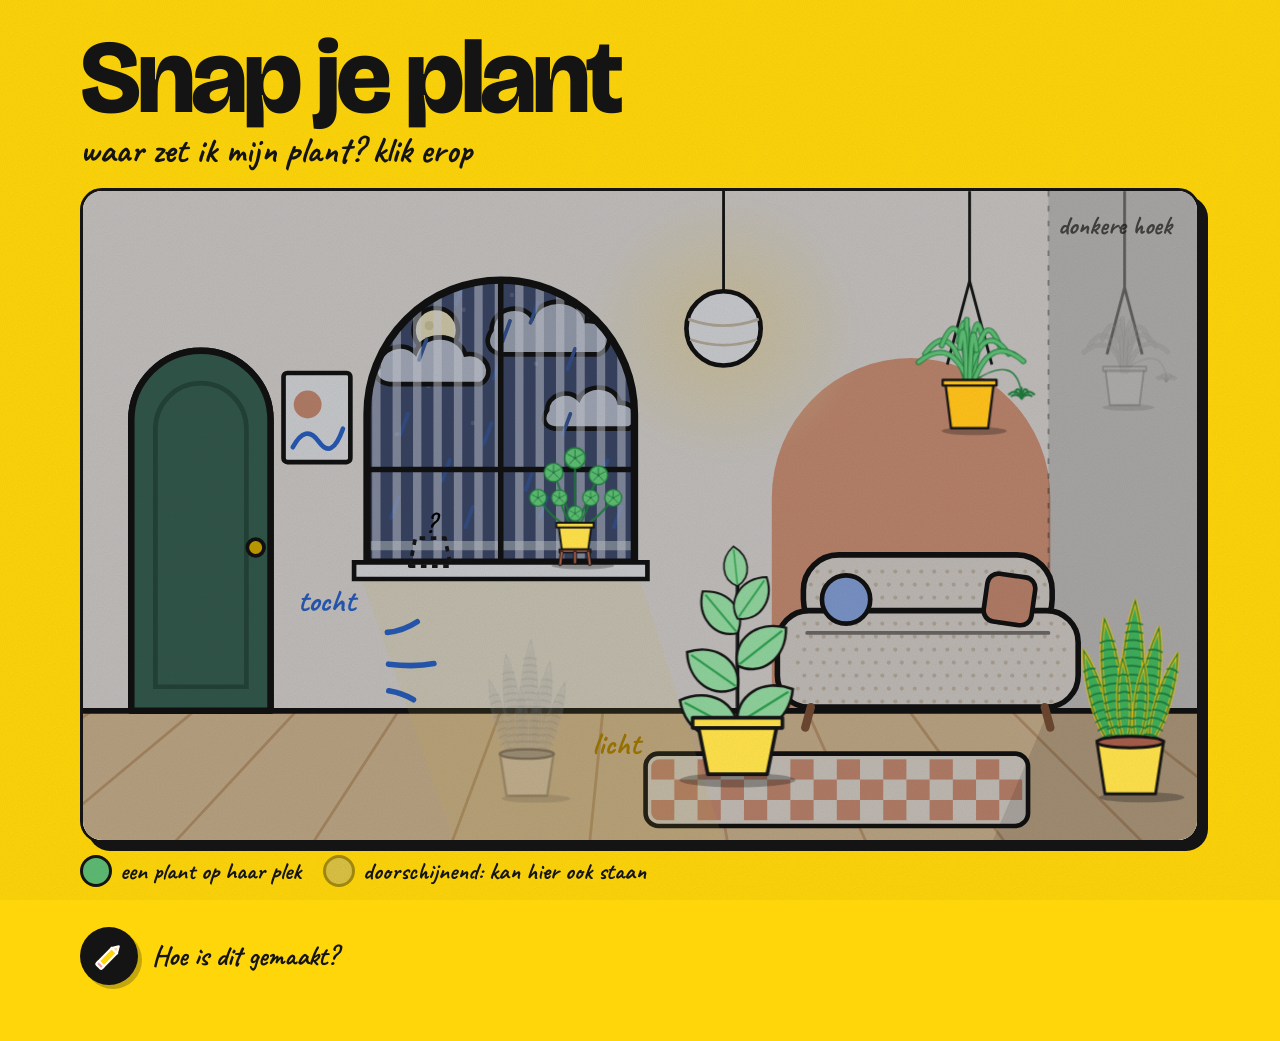
==== commit d745a32a: "Levende kamer: deur met kat, bus aan het raam, regen, zon volgens het uur Co-Authored-By: Claude Opu" ====
--- a/index.html
+++ b/index.html
@@ -47,6 +47,28 @@
 svg.room .swing{transform-box:view-box;transform-origin:690px 0;animation:swing 7s ease-in-out infinite}
 @keyframes swing{0%,100%{transform:rotate(-2deg)}50%{transform:rotate(2deg)}}
 svg.room .beam{animation:beam 6s ease-in-out infinite}
+svg.room .beamwrap,svg.room .sky,svg.room .nightveil,svg.room .lampglow,svg.room .stars,svg.room .moon,svg.room .clouds,svg.room .rain{transition:opacity 2.5s ease,fill 2.5s ease}
+svg.room .door{cursor:pointer;outline:none}
+svg.room .door .leaf{transform-box:view-box;transform-origin:52px 400px;transition:transform .9s cubic-bezier(.2,.8,.2,1)}
+svg.room .door.open .leaf{transform:scaleX(.18) skewY(4deg)}
+svg.room .door:hover .knob{fill:#FFE38A}
+svg.room .door:focus-visible .leaf path:first-child{stroke:var(--purple);stroke-width:9}
+svg.room .knob{animation:knob 3.2s ease-in-out infinite}
+@keyframes knob{0%,80%,100%{transform:none}86%{transform:translateX(-2px)}92%{transform:translateX(2px)}}
+svg.room .knob{transform-box:fill-box;transform-origin:center}
+svg.room .rain path{animation:rain .7s linear infinite}
+svg.room .rain path:nth-child(3n){animation-delay:-.25s}svg.room .rain path:nth-child(3n+1){animation-delay:-.5s}
+@keyframes rain{from{transform:translate(0,-60px)}to{transform:translate(-16px,60px)}}
+svg.room .cat{--cat:#E39B5B;--spot:#F2C08F;pointer-events:none}
+svg.room .cat .legs path{transform-box:fill-box;transform-origin:50% 0}
+svg.room .cat.walking .lg1{animation:leg .36s ease-in-out infinite alternate}
+svg.room .cat.walking .lg2{animation:leg .36s ease-in-out infinite alternate-reverse}
+@keyframes leg{from{transform:rotate(-22deg)}to{transform:rotate(22deg)}}
+svg.room .cat .tail2{transform-box:fill-box;transform-origin:0 100%;animation:tailx 3s ease-in-out infinite}
+@keyframes tailx{0%,100%{transform:rotate(0)}50%{transform:rotate(14deg)}}
+svg.room .cat .zzz{animation:zzz 3.6s ease-in-out infinite}
+@keyframes zzz{0%{opacity:0;transform:translate(0,6px)}30%,70%{opacity:1}100%{opacity:0;transform:translate(10px,-14px)}}
+.minisvg .cat,.minisvg .bus{display:none}
 @keyframes beam{0%,100%{opacity:.36}50%{opacity:.52}}
 .minisvg .sway,.minisvg .swing,.minisvg .beam,.minisvg .enter,.minisvg .lift{animation:none!important}
 .pl .hit{fill:transparent}
@@ -112,7 +134,7 @@
 .foot{margin-top:40px;font:700 22px/1.2 var(--hand);max-width:52ch}
 @media (max-width:520px){.mosaic{grid-auto-rows:215px}}
 @media (max-width:360px){.mosaic{grid-template-columns:1fr}.tile.big,.tile.wide{grid-column:span 1}}
-@media (prefers-reduced-motion:reduce){.tile,.pl .lift{transition:none}.pl .enter,.pl .sway,.pl.ghost .lift,svg.room .swing,svg.room .beam{animation:none}svg.room .gust{animation:none;stroke-dashoffset:0}.mini .hand{animation:none}}
+@media (prefers-reduced-motion:reduce){.tile,.pl .lift{transition:none}.pl .enter,.pl .sway,.pl.ghost .lift,svg.room .swing,svg.room .beam,svg.room .rain path,svg.room .knob,svg.room .cat *{animation:none}svg.room .gust{animation:none;stroke-dashoffset:0}.mini .hand{animation:none}}
 </style>
 <style id="smooth">/* Gedeelde afwerking voor de hele app: overgangen, korrel, soepele knoppen. */
 
@@ -142,6 +164,8 @@
 <!-- geschilderde boog achter de zetel -->
 <path d="M742 560V330A150 150 0 0 1 1042 330V560Z" fill="#E9A27F"/>
 <!-- papieren hanglamp -->
+<circle class="lampglow" cx="690" cy="148" r="150" fill="url(#glow)" opacity="0"/>
+<radialGradient id="glow"><stop offset="0" stop-color="#FFE9A8" stop-opacity=".9"/><stop offset="1" stop-color="#FFE9A8" stop-opacity="0"/></radialGradient>
 <g class="swing"><path d="M690 0V108" stroke="#141414" stroke-width="3"/>
 <circle cx="690" cy="148" r="40" fill="#FFFDF6" stroke="#141414" stroke-width="5"/>
 <path d="M652 138q38 14 76 0M654 160q36 12 72 0" stroke="#D8C9B0" stroke-width="3" fill="none"/></g>
@@ -160,18 +184,34 @@
 <path d="M1040 560L1200 560V700H980Z" fill="#141414" opacity=".13"/>
 <path d="M0 560H1200" stroke="#141414" stroke-width="6"/>
 <!-- boograam met vitrage -->
-<path class="beam" d="M300 418H600L690 700H400Z" fill="#FFE24A" opacity=".45"/>
+<g class="beamwrap"><path class="beam" d="M300 418H600L690 700H400Z" fill="#FFE24A" opacity=".45"/></g>
 <clipPath id="win"><path d="M306 400V240A144 144 0 0 1 594 240V400Z"/></clipPath>
-<path d="M306 400V240A144 144 0 0 1 594 240V400Z" fill="#BFE3FF"/>
-<g clip-path="url(#win)"><circle cx="520" cy="172" r="28" fill="#F5C400" stroke="#141414" stroke-width="5"/>
+<path class="sky" d="M306 400V240A144 144 0 0 1 594 240V400Z" fill="#BFE3FF"/>
+<g clip-path="url(#win)">
+<g class="stars" opacity="0"><circle cx="340" cy="150" r="2.4" fill="#FFFDF6"/><circle cx="372" cy="210" r="2.4" fill="#FFFDF6"/><circle cx="410" cy="128" r="2.4" fill="#FFFDF6"/><circle cx="488" cy="186" r="2.4" fill="#FFFDF6"/><circle cx="560" cy="232" r="2.4" fill="#FFFDF6"/><circle cx="338" cy="262" r="2.4" fill="#FFFDF6"/><circle cx="420" cy="250" r="2.4" fill="#FFFDF6"/><circle cx="574" cy="150" r="2.4" fill="#FFFDF6"/><circle cx="462" cy="112" r="2.4" fill="#FFFDF6"/></g>
+<g class="moon" opacity="0"><circle cx="0" cy="0" r="24" fill="#FFF3C4" stroke="#141414" stroke-width="5"/><circle cx="-7" cy="-5" r="5" fill="#E9DDA8"/><circle cx="8" cy="8" r="3.5" fill="#E9DDA8"/></g>
+<g class="sun"><circle cx="0" cy="0" r="28" fill="#F5C400" stroke="#141414" stroke-width="5"/></g>
+<g class="clouds" opacity="0"><path d="M318 190c0-20 26-30 40-16 8-22 46-22 54 2 22-4 34 22 16 32h-98c-14-2-18-12-12-18Z" fill="#C9CED6" stroke="#141414" stroke-width="5"/>
+<path d="M440 150c0-22 30-32 44-14 10-24 52-22 58 4 24-2 34 26 14 36h-104c-16-2-20-14-12-26Z" fill="#B7BDC7" stroke="#141414" stroke-width="5"/>
+<path d="M500 236c0-16 22-24 34-12 8-18 40-16 44 4 18 0 26 20 10 28h-80c-12-2-14-12-8-20Z" fill="#C9CED6" stroke="#141414" stroke-width="5"/></g>
+<path class="street" d="M306 382H594" stroke="#9AA3AD" stroke-width="10"/>
+<g class="bus" transform="translate(-260 0)"><rect x="0" y="318" width="210" height="58" rx="12" fill="#FFFDF6" stroke="#141414" stroke-width="5"/>
+<rect x="0" y="352" width="210" height="10" fill="#FFD60A"/>
+<g fill="#9FD3F0" stroke="#141414" stroke-width="3"><rect x="12" y="326" width="28" height="20" rx="4"/><rect x="48" y="326" width="28" height="20" rx="4"/><rect x="84" y="326" width="28" height="20" rx="4"/><rect x="120" y="326" width="28" height="20" rx="4"/><rect x="156" y="326" width="28" height="20" rx="4"/></g>
+<rect x="186" y="326" width="18" height="30" rx="4" fill="#9FD3F0" stroke="#141414" stroke-width="3"/>
+<circle cx="44" cy="378" r="11" fill="#141414"/><circle cx="168" cy="378" r="11" fill="#141414"/></g>
+<g class="rain" opacity="0"><path d="M330 110l-8 22" stroke="#3E5F9E" stroke-width="4" stroke-linecap="round"/><path d="M370 160l-8 22" stroke="#3E5F9E" stroke-width="4" stroke-linecap="round"/><path d="M410 100l-8 22" stroke="#3E5F9E" stroke-width="4" stroke-linecap="round"/><path d="M450 180l-8 22" stroke="#3E5F9E" stroke-width="4" stroke-linecap="round"/><path d="M490 120l-8 22" stroke="#3E5F9E" stroke-width="4" stroke-linecap="round"/><path d="M530 170l-8 22" stroke="#3E5F9E" stroke-width="4" stroke-linecap="round"/><path d="M570 110l-8 22" stroke="#3E5F9E" stroke-width="4" stroke-linecap="round"/><path d="M350 240l-8 22" stroke="#3E5F9E" stroke-width="4" stroke-linecap="round"/><path d="M395 290l-8 22" stroke="#3E5F9E" stroke-width="4" stroke-linecap="round"/><path d="M440 250l-8 22" stroke="#3E5F9E" stroke-width="4" stroke-linecap="round"/><path d="M485 300l-8 22" stroke="#3E5F9E" stroke-width="4" stroke-linecap="round"/><path d="M525 240l-8 22" stroke="#3E5F9E" stroke-width="4" stroke-linecap="round"/><path d="M565 290l-8 22" stroke="#3E5F9E" stroke-width="4" stroke-linecap="round"/><path d="M340 330l-8 22" stroke="#3E5F9E" stroke-width="4" stroke-linecap="round"/><path d="M420 340l-8 22" stroke="#3E5F9E" stroke-width="4" stroke-linecap="round"/><path d="M500 330l-8 22" stroke="#3E5F9E" stroke-width="4" stroke-linecap="round"/><path d="M580 340l-8 22" stroke="#3E5F9E" stroke-width="4" stroke-linecap="round"/><path d="M460 140l-8 22" stroke="#3E5F9E" stroke-width="4" stroke-linecap="round"/><path d="M380 60l-8 22" stroke="#3E5F9E" stroke-width="4" stroke-linecap="round"/><path d="M540 70l-8 22" stroke="#3E5F9E" stroke-width="4" stroke-linecap="round"/></g>
 <g opacity=".5"><path d="M316 90V400" stroke="#fff" stroke-width="9"/><path d="M338 90V400" stroke="#fff" stroke-width="9"/><path d="M360 90V400" stroke="#fff" stroke-width="9"/><path d="M382 90V400" stroke="#fff" stroke-width="9"/><path d="M404 90V400" stroke="#fff" stroke-width="9"/><path d="M426 90V400" stroke="#fff" stroke-width="9"/><path d="M448 90V400" stroke="#fff" stroke-width="9"/><path d="M470 90V400" stroke="#fff" stroke-width="9"/><path d="M492 90V400" stroke="#fff" stroke-width="9"/><path d="M514 90V400" stroke="#fff" stroke-width="9"/><path d="M536 90V400" stroke="#fff" stroke-width="9"/><path d="M558 90V400" stroke="#fff" stroke-width="9"/><path d="M580 90V400" stroke="#fff" stroke-width="9"/></g></g>
 <path d="M450 96V400M306 300H594" stroke="#141414" stroke-width="6"/>
 <path d="M306 400V240A144 144 0 0 1 594 240V400Z" fill="none" stroke="#141414" stroke-width="8" stroke-linejoin="round"/>
 <path d="M292 400H608V418H292Z" fill="#FFFDF6" stroke="#141414" stroke-width="5"/>
 <!-- boogdeur met tocht -->
-<path d="M52 560V247A75 75 0 0 1 202 247V560Z" fill="#3E6B57" stroke="#141414" stroke-width="7" stroke-linejoin="round"/>
+<path d="M52 560V247A75 75 0 0 1 202 247V560Z" fill="#2A2622" stroke="#141414" stroke-width="7" stroke-linejoin="round"/>
+<path d="M60 560L194 560L180 520H74Z" fill="#3A332D"/>
+<g class="door" role="button" tabindex="0" aria-label="Open de deur"><title>Open de deur</title>
+<g class="leaf"><path d="M52 560V247A75 75 0 0 1 202 247V560Z" fill="#3E6B57" stroke="#141414" stroke-width="7" stroke-linejoin="round"/>
 <path d="M78 534V256A49 49 0 0 1 176 256V534Z" fill="none" stroke="#2C5242" stroke-width="5"/>
-<circle cx="186" cy="384" r="9" fill="#F5C400" stroke="#141414" stroke-width="4"/>
+<circle class="knob" cx="186" cy="384" r="9" fill="#F5C400" stroke="#141414" stroke-width="4"/></g></g>
 <g stroke="#2F6FD6" stroke-width="6" fill="none" stroke-linecap="round">
 <path class="gust" d="M210 470q40-14 80 0t70-6"/><path class="gust" d="M210 505q46-10 92 0t76 4"/><path class="gust" d="M210 540q40 8 80 0t66 8"/></g>
 <text x="232" y="452" class="lbl" fill="#2F6FD6">tocht</text>
@@ -184,6 +224,22 @@
 <circle cx="822" cy="440" r="26" fill="#9BB9EE" stroke="#141414" stroke-width="5"/>
 <rect x="972" y="414" width="52" height="52" rx="12" fill="#E39B7B" stroke="#141414" stroke-width="5" transform="rotate(8 998 440)"/>
 <path d="M784 556l-6 22M1036 556l6 22" stroke="#8C5A3A" stroke-width="9" stroke-linecap="round"/>
+<!-- kat -->
+<g class="cat" opacity="0" transform="translate(127 596)">
+<g class="walk"><path class="tail" d="M-34 -30q-26-6-30-32" fill="none" stroke="var(--cat)" stroke-width="9" stroke-linecap="round"/>
+<g class="legs" stroke="var(--cat)" stroke-width="8" stroke-linecap="round"><path class="lg1" d="M-22 -14v14"/><path class="lg2" d="M-10 -14v14"/><path class="lg1" d="M14 -14v14"/><path class="lg2" d="M24 -14v14"/></g>
+<ellipse cx="0" cy="-26" rx="38" ry="18" fill="var(--cat)" stroke="#141414" stroke-width="4"/>
+<ellipse class="spot" cx="-6" cy="-30" rx="14" ry="9" fill="var(--spot)"/>
+<g transform="translate(38 -44)"><path d="M-14 -10l2-16 10 9ZM14 -10l-2-16-10 9Z" fill="var(--cat)" stroke="#141414" stroke-width="4" stroke-linejoin="round"/>
+<circle r="17" fill="var(--cat)" stroke="#141414" stroke-width="4"/><circle cx="-6" cy="-2" r="2.6" fill="#141414"/><circle cx="7" cy="-2" r="2.6" fill="#141414"/><path d="M-1 5l1 2 1-2" stroke="#141414" stroke-width="2" fill="none"/></g></g>
+<g class="lie" opacity="0"><path class="tail2" d="M30 -6q24 4 14-20" fill="none" stroke="var(--cat)" stroke-width="9" stroke-linecap="round"/>
+<path d="M-40 0c0-26 22-38 44-38s40 14 40 38Z" fill="var(--cat)" stroke="#141414" stroke-width="4" stroke-linejoin="round"/>
+<ellipse class="spot" cx="4" cy="-22" rx="14" ry="8" fill="var(--spot)"/>
+<g transform="translate(-36 -14)"><path d="M-13 -8l3-14 9 8ZM13 -8l-3-14-9 8Z" fill="var(--cat)" stroke="#141414" stroke-width="4" stroke-linejoin="round"/>
+<circle r="15" fill="var(--cat)" stroke="#141414" stroke-width="4"/><path d="M-8 0q3 3 6 0M2 0q3 3 6 0" stroke="#141414" stroke-width="2.4" fill="none" stroke-linecap="round"/></g>
+<text class="zzz" x="-30" y="-44" style="font:700 26px var(--hand)" fill="#141414">z z</text></g>
+</g>
+<rect class="nightveil" width="1200" height="700" fill="#1F2A4D" opacity="0" style="mix-blend-mode:multiply;pointer-events:none"/>
 <!-- labels -->
 <text x="1050" y="46" class="lbl" fill="#141414" opacity=".7" style="font-size:28px">donkere hoek</text>
 <text x="548" y="606" class="lbl" fill="#9A7400">licht</text>
@@ -202,6 +258,8 @@
 <!-- geschilderde boog achter de zetel -->
 <path d="M742 560V330A150 150 0 0 1 1042 330V560Z" fill="#E9A27F"/>
 <!-- papieren hanglamp -->
+<circle class="lampglow" cx="690" cy="148" r="150" fill="url(#glow)" opacity="0"/>
+<radialGradient id="glow"><stop offset="0" stop-color="#FFE9A8" stop-opacity=".9"/><stop offset="1" stop-color="#FFE9A8" stop-opacity="0"/></radialGradient>
 <g class="swing"><path d="M690 0V108" stroke="#141414" stroke-width="3"/>
 <circle cx="690" cy="148" r="40" fill="#FFFDF6" stroke="#141414" stroke-width="5"/>
 <path d="M652 138q38 14 76 0M654 160q36 12 72 0" stroke="#D8C9B0" stroke-width="3" fill="none"/></g>
@@ -220,18 +278,34 @@
 <path d="M1040 560L1200 560V700H980Z" fill="#141414" opacity=".13"/>
 <path d="M0 560H1200" stroke="#141414" stroke-width="6"/>
 <!-- boograam met vitrage -->
-<path class="beam" d="M300 418H600L690 700H400Z" fill="#FFE24A" opacity=".45"/>
+<g class="beamwrap"><path class="beam" d="M300 418H600L690 700H400Z" fill="#FFE24A" opacity=".45"/></g>
 <clipPath id="win"><path d="M306 400V240A144 144 0 0 1 594 240V400Z"/></clipPath>
-<path d="M306 400V240A144 144 0 0 1 594 240V400Z" fill="#BFE3FF"/>
-<g clip-path="url(#win)"><circle cx="520" cy="172" r="28" fill="#F5C400" stroke="#141414" stroke-width="5"/>
+<path class="sky" d="M306 400V240A144 144 0 0 1 594 240V400Z" fill="#BFE3FF"/>
+<g clip-path="url(#win)">
+<g class="stars" opacity="0"><circle cx="340" cy="150" r="2.4" fill="#FFFDF6"/><circle cx="372" cy="210" r="2.4" fill="#FFFDF6"/><circle cx="410" cy="128" r="2.4" fill="#FFFDF6"/><circle cx="488" cy="186" r="2.4" fill="#FFFDF6"/><circle cx="560" cy="232" r="2.4" fill="#FFFDF6"/><circle cx="338" cy="262" r="2.4" fill="#FFFDF6"/><circle cx="420" cy="250" r="2.4" fill="#FFFDF6"/><circle cx="574" cy="150" r="2.4" fill="#FFFDF6"/><circle cx="462" cy="112" r="2.4" fill="#FFFDF6"/></g>
+<g class="moon" opacity="0"><circle cx="0" cy="0" r="24" fill="#FFF3C4" stroke="#141414" stroke-width="5"/><circle cx="-7" cy="-5" r="5" fill="#E9DDA8"/><circle cx="8" cy="8" r="3.5" fill="#E9DDA8"/></g>
+<g class="sun"><circle cx="0" cy="0" r="28" fill="#F5C400" stroke="#141414" stroke-width="5"/></g>
+<g class="clouds" opacity="0"><path d="M318 190c0-20 26-30 40-16 8-22 46-22 54 2 22-4 34 22 16 32h-98c-14-2-18-12-12-18Z" fill="#C9CED6" stroke="#141414" stroke-width="5"/>
+<path d="M440 150c0-22 30-32 44-14 10-24 52-22 58 4 24-2 34 26 14 36h-104c-16-2-20-14-12-26Z" fill="#B7BDC7" stroke="#141414" stroke-width="5"/>
+<path d="M500 236c0-16 22-24 34-12 8-18 40-16 44 4 18 0 26 20 10 28h-80c-12-2-14-12-8-20Z" fill="#C9CED6" stroke="#141414" stroke-width="5"/></g>
+<path class="street" d="M306 382H594" stroke="#9AA3AD" stroke-width="10"/>
+<g class="bus" transform="translate(-260 0)"><rect x="0" y="318" width="210" height="58" rx="12" fill="#FFFDF6" stroke="#141414" stroke-width="5"/>
+<rect x="0" y="352" width="210" height="10" fill="#FFD60A"/>
+<g fill="#9FD3F0" stroke="#141414" stroke-width="3"><rect x="12" y="326" width="28" height="20" rx="4"/><rect x="48" y="326" width="28" height="20" rx="4"/><rect x="84" y="326" width="28" height="20" rx="4"/><rect x="120" y="326" width="28" height="20" rx="4"/><rect x="156" y="326" width="28" height="20" rx="4"/></g>
+<rect x="186" y="326" width="18" height="30" rx="4" fill="#9FD3F0" stroke="#141414" stroke-width="3"/>
+<circle cx="44" cy="378" r="11" fill="#141414"/><circle cx="168" cy="378" r="11" fill="#141414"/></g>
+<g class="rain" opacity="0"><path d="M330 110l-8 22" stroke="#3E5F9E" stroke-width="4" stroke-linecap="round"/><path d="M370 160l-8 22" stroke="#3E5F9E" stroke-width="4" stroke-linecap="round"/><path d="M410 100l-8 22" stroke="#3E5F9E" stroke-width="4" stroke-linecap="round"/><path d="M450 180l-8 22" stroke="#3E5F9E" stroke-width="4" stroke-linecap="round"/><path d="M490 120l-8 22" stroke="#3E5F9E" stroke-width="4" stroke-linecap="round"/><path d="M530 170l-8 22" stroke="#3E5F9E" stroke-width="4" stroke-linecap="round"/><path d="M570 110l-8 22" stroke="#3E5F9E" stroke-width="4" stroke-linecap="round"/><path d="M350 240l-8 22" stroke="#3E5F9E" stroke-width="4" stroke-linecap="round"/><path d="M395 290l-8 22" stroke="#3E5F9E" stroke-width="4" stroke-linecap="round"/><path d="M440 250l-8 22" stroke="#3E5F9E" stroke-width="4" stroke-linecap="round"/><path d="M485 300l-8 22" stroke="#3E5F9E" stroke-width="4" stroke-linecap="round"/><path d="M525 240l-8 22" stroke="#3E5F9E" stroke-width="4" stroke-linecap="round"/><path d="M565 290l-8 22" stroke="#3E5F9E" stroke-width="4" stroke-linecap="round"/><path d="M340 330l-8 22" stroke="#3E5F9E" stroke-width="4" stroke-linecap="round"/><path d="M420 340l-8 22" stroke="#3E5F9E" stroke-width="4" stroke-linecap="round"/><path d="M500 330l-8 22" stroke="#3E5F9E" stroke-width="4" stroke-linecap="round"/><path d="M580 340l-8 22" stroke="#3E5F9E" stroke-width="4" stroke-linecap="round"/><path d="M460 140l-8 22" stroke="#3E5F9E" stroke-width="4" stroke-linecap="round"/><path d="M380 60l-8 22" stroke="#3E5F9E" stroke-width="4" stroke-linecap="round"/><path d="M540 70l-8 22" stroke="#3E5F9E" stroke-width="4" stroke-linecap="round"/></g>
 <g opacity=".5"><path d="M316 90V400" stroke="#fff" stroke-width="9"/><path d="M338 90V400" stroke="#fff" stroke-width="9"/><path d="M360 90V400" stroke="#fff" stroke-width="9"/><path d="M382 90V400" stroke="#fff" stroke-width="9"/><path d="M404 90V400" stroke="#fff" stroke-width="9"/><path d="M426 90V400" stroke="#fff" stroke-width="9"/><path d="M448 90V400" stroke="#fff" stroke-width="9"/><path d="M470 90V400" stroke="#fff" stroke-width="9"/><path d="M492 90V400" stroke="#fff" stroke-width="9"/><path d="M514 90V400" stroke="#fff" stroke-width="9"/><path d="M536 90V400" stroke="#fff" stroke-width="9"/><path d="M558 90V400" stroke="#fff" stroke-width="9"/><path d="M580 90V400" stroke="#fff" stroke-width="9"/></g></g>
 <path d="M450 96V400M306 300H594" stroke="#141414" stroke-width="6"/>
 <path d="M306 400V240A144 144 0 0 1 594 240V400Z" fill="none" stroke="#141414" stroke-width="8" stroke-linejoin="round"/>
 <path d="M292 400H608V418H292Z" fill="#FFFDF6" stroke="#141414" stroke-width="5"/>
 <!-- boogdeur met tocht -->
-<path d="M52 560V247A75 75 0 0 1 202 247V560Z" fill="#3E6B57" stroke="#141414" stroke-width="7" stroke-linejoin="round"/>
+<path d="M52 560V247A75 75 0 0 1 202 247V560Z" fill="#2A2622" stroke="#141414" stroke-width="7" stroke-linejoin="round"/>
+<path d="M60 560L194 560L180 520H74Z" fill="#3A332D"/>
+<g class="door" role="button" tabindex="0" aria-label="Open de deur">
+<g class="leaf"><path d="M52 560V247A75 75 0 0 1 202 247V560Z" fill="#3E6B57" stroke="#141414" stroke-width="7" stroke-linejoin="round"/>
 <path d="M78 534V256A49 49 0 0 1 176 256V534Z" fill="none" stroke="#2C5242" stroke-width="5"/>
-<circle cx="186" cy="384" r="9" fill="#F5C400" stroke="#141414" stroke-width="4"/>
+<circle class="knob" cx="186" cy="384" r="9" fill="#F5C400" stroke="#141414" stroke-width="4"/></g></g>
 <g stroke="#2F6FD6" stroke-width="6" fill="none" stroke-linecap="round">
 <path class="gust" d="M210 470q40-14 80 0t70-6"/><path class="gust" d="M210 505q46-10 92 0t76 4"/><path class="gust" d="M210 540q40 8 80 0t66 8"/></g>
 <text x="232" y="452" class="lbl" fill="#2F6FD6">tocht</text>
@@ -244,6 +318,22 @@
 <circle cx="822" cy="440" r="26" fill="#9BB9EE" stroke="#141414" stroke-width="5"/>
 <rect x="972" y="414" width="52" height="52" rx="12" fill="#E39B7B" stroke="#141414" stroke-width="5" transform="rotate(8 998 440)"/>
 <path d="M784 556l-6 22M1036 556l6 22" stroke="#8C5A3A" stroke-width="9" stroke-linecap="round"/>
+<!-- kat -->
+<g class="cat" opacity="0" transform="translate(127 596)">
+<g class="walk"><path class="tail" d="M-34 -30q-26-6-30-32" fill="none" stroke="var(--cat)" stroke-width="9" stroke-linecap="round"/>
+<g class="legs" stroke="var(--cat)" stroke-width="8" stroke-linecap="round"><path class="lg1" d="M-22 -14v14"/><path class="lg2" d="M-10 -14v14"/><path class="lg1" d="M14 -14v14"/><path class="lg2" d="M24 -14v14"/></g>
+<ellipse cx="0" cy="-26" rx="38" ry="18" fill="var(--cat)" stroke="#141414" stroke-width="4"/>
+<ellipse class="spot" cx="-6" cy="-30" rx="14" ry="9" fill="var(--spot)"/>
+<g transform="translate(38 -44)"><path d="M-14 -10l2-16 10 9ZM14 -10l-2-16-10 9Z" fill="var(--cat)" stroke="#141414" stroke-width="4" stroke-linejoin="round"/>
+<circle r="17" fill="var(--cat)" stroke="#141414" stroke-width="4"/><circle cx="-6" cy="-2" r="2.6" fill="#141414"/><circle cx="7" cy="-2" r="2.6" fill="#141414"/><path d="M-1 5l1 2 1-2" stroke="#141414" stroke-width="2" fill="none"/></g></g>
+<g class="lie" opacity="0"><path class="tail2" d="M30 -6q24 4 14-20" fill="none" stroke="var(--cat)" stroke-width="9" stroke-linecap="round"/>
+<path d="M-40 0c0-26 22-38 44-38s40 14 40 38Z" fill="var(--cat)" stroke="#141414" stroke-width="4" stroke-linejoin="round"/>
+<ellipse class="spot" cx="4" cy="-22" rx="14" ry="8" fill="var(--spot)"/>
+<g transform="translate(-36 -14)"><path d="M-13 -8l3-14 9 8ZM13 -8l-3-14-9 8Z" fill="var(--cat)" stroke="#141414" stroke-width="4" stroke-linejoin="round"/>
+<circle r="15" fill="var(--cat)" stroke="#141414" stroke-width="4"/><path d="M-8 0q3 3 6 0M2 0q3 3 6 0" stroke="#141414" stroke-width="2.4" fill="none" stroke-linecap="round"/></g>
+<text class="zzz" x="-30" y="-44" style="font:700 26px var(--hand)" fill="#141414">z z</text></g>
+</g>
+<rect class="nightveil" width="1200" height="700" fill="#1F2A4D" opacity="0" style="mix-blend-mode:multiply;pointer-events:none"/>
 <!-- labels -->
 <text x="1050" y="46" class="lbl" fill="#141414" opacity=".7" style="font-size:28px">donkere hoek</text>
 <text x="548" y="606" class="lbl" fill="#9A7400">licht</text>
@@ -297,6 +387,93 @@
  stage.addEventListener('pointerdown',e=>{sx=e.clientX});
  stage.addEventListener('pointerup',e=>{if(sx===null)return;const dx=e.clientX-sx;sx=null;if(Math.abs(dx)>40)show(i+(dx<0?1:-1))});
 })();
+
+(function(){
+ const room=document.querySelector('svg.room');if(!room)return;
+ const $=c=>room.querySelector(c);
+ const RM=matchMedia('(prefers-reduced-motion: reduce)').matches;
+ const sun=$('.sun'),moon=$('.moon'),stars=$('.stars'),sky=$('.sky'),veil=$('.nightveil'),glow=$('.lampglow'),beamw=$('.beamwrap'),beam=$('.beam'),clouds=$('.clouds'),rain=$('.rain'),bus=$('.bus');
+ let raining=Math.random()<.3;
+ const mix=(a,b,t)=>{const p=h=>[1,3,5].map(i=>parseInt(h.slice(i,i+2),16));const A=p(a),B=p(b);return'#'+A.map((v,i)=>Math.round(v+(B[i]-v)*t).toString(16).padStart(2,'0')).join('')};
+ function sunTimes(d){
+  const doy=Math.floor((d-new Date(d.getFullYear(),0,0))/864e5);
+  const len=12+4.3*Math.sin(2*Math.PI*(doy-80)/365);           // daglengte in België (uur)
+  const jan=new Date(d.getFullYear(),0,1).getTimezoneOffset(),jul=new Date(d.getFullYear(),6,1).getTimezoneOffset();
+  const dst=d.getTimezoneOffset()<Math.max(jan,jul);
+  const noon=dst?13.72:12.72;                                    // zonnemiddag Mechelen, ongeveer
+  return [noon-len/2,noon+len/2];
+ }
+ function tick(){
+  const d=new Date(),h=d.getHours()+d.getMinutes()/60,[rise,set]=sunTimes(d);
+  const t=(h-rise)/(set-rise),day=t>0&&t<1;
+  const edge=day?Math.min(t,1-t):0,twilight=day?Math.max(0,1-edge/.09):1;
+  // zon: van links laag naar rechts laag
+  const tc=Math.max(0,Math.min(1,t)),x=328+tc*244,y=372-Math.sin(Math.PI*tc)*236;
+  sun.setAttribute('transform',`translate(${x.toFixed(1)} ${y.toFixed(1)})`);
+  moon.setAttribute('transform','translate(380 150)');
+  sun.style.opacity=day?1:0;moon.style.opacity=day?0:1;stars.style.opacity=day?0:(raining?.15:1);
+  let col=day?mix('#BFE3FF','#F6B48B',twilight):'#22305A';
+  if(raining)col=mix(col,'#9AA3AD',day?.55:.3);
+  sky.setAttribute('fill',col);
+  veil.style.opacity=day?(twilight*.12+(raining?.08:0)):.26;
+  glow.style.opacity=day?(twilight*.5):.9;
+  beamw.style.opacity=day?(raining?.45:1)*(1-twilight*.4):.25;
+  const shift=day?(.5-tc)*90:0;                                    // ochtend valt licht naar rechts, avond naar links
+  beam.setAttribute('d',`M300 418H600L${(690+shift).toFixed(0)} 700H${(400+shift).toFixed(0)}Z`);
+  clouds.style.opacity=raining?1:0;rain.style.opacity=raining?1:0;
+ }
+ tick();setInterval(tick,30000);
+ // af en toe regen
+ setInterval(()=>{ if(!raining&&Math.random()<.25){raining=true;tick();setTimeout(()=>{raining=false;tick()},20000+Math.random()*25000)} },40000);
+ // af en toe een bus
+ function drive(){
+  if(RM)return;
+  const dir=Math.random()<.5?1:-1,dur=5200+Math.random()*2000,t0=performance.now();
+  bus.style.display='';
+  (function step(n){const p=Math.min(1,(n-t0)/dur);const x=dir>0?-260+p*900:640-p*900;
+   bus.setAttribute('transform',`translate(${x.toFixed(1)} 0)`+(dir<0?' translate(210 0) scale(-1 1)':''));
+   if(p<1)requestAnimationFrame(step);else setTimeout(drive,22000+Math.random()*38000)})(t0);
+ }
+ setTimeout(drive,5000+Math.random()*6000);
+
+ // deur + kat
+ const door=$('.door'),cat=$('.cat'),walk=cat.querySelector('.walk'),lie=cat.querySelector('.lie');
+ const FUR=[['#E39B5B','#F2C08F','rosse'],['#2B2826','#4A4440','zwarte'],['#9AA0A6','#C5CACE','grijze'],['#FFFDF6','#2B2826','zwart-witte'],['#E8D7BC','#B48B62','crèmekleurige']];
+ const SPOTS=[[870,470],[958,470],[905,404]];
+ let state='out',furI=Math.floor(Math.random()*FUR.length),spotI=0,busy=false;
+ const pos={x:127,y:596,f:1};
+ function place(){cat.setAttribute('transform',`translate(${pos.x.toFixed(1)} ${pos.y.toFixed(1)}) scale(${pos.f} 1)`)}
+ function move(tx,ty,ms,arc){return new Promise(res=>{
+   const sx=pos.x,sy=pos.y,t0=performance.now();pos.f=tx<sx?-1:1;
+   if(RM){pos.x=tx;pos.y=ty;place();return res()}
+   (function step(n){const p=Math.min(1,(n-t0)/ms),e=p<.5?2*p*p:1-Math.pow(-2*p+2,2)/2;
+    pos.x=sx+(tx-sx)*e;pos.y=sy+(ty-sy)*e-(arc?Math.sin(Math.PI*p)*arc:0);place();
+    p<1?requestAnimationFrame(step):res()})(t0)})}
+ const wait=ms=>new Promise(r=>setTimeout(r,RM?0:ms));
+ function setDoor(o){door.classList.toggle('open',o);door.setAttribute('aria-label',o?'Sluit de deur':'Open de deur')}
+ async function comeIn(){
+  busy=true;furI=(furI+1)%FUR.length;spotI=Math.floor(Math.random()*SPOTS.length);
+  const [c,sp]=FUR[furI];cat.style.setProperty('--cat',c);cat.style.setProperty('--spot',sp);
+  door.setAttribute('aria-label','Er komt een '+FUR[furI][2]+' kat binnen');
+  setDoor(true);await wait(700);
+  pos.x=127;pos.y=600;pos.f=1;place();walk.style.opacity=1;lie.style.opacity=0;cat.style.opacity=1;cat.classList.add('walking');
+  if(Math.random()<.4){await move(560,668,1700);cat.classList.remove('walking');await wait(1600);cat.classList.add('walking')}   // even in het zonnetje
+  const [tx,ty]=SPOTS[spotI];
+  await move(tx-70,610,1800);cat.classList.remove('walking');
+  await move(tx,ty,650,70);walk.style.opacity=0;lie.style.opacity=1;pos.f=Math.random()<.5?1:-1;place();
+  setDoor(false);state='in';busy=false;door.setAttribute('aria-label','Open de deur: de kat gaat weer weg');
+ }
+ async function goOut(){
+  busy=true;setDoor(true);await wait(500);
+  lie.style.opacity=0;walk.style.opacity=1;
+  await move(pos.x-70,610,600,60);cat.classList.add('walking');
+  await move(127,600,2000);cat.style.opacity=0;cat.classList.remove('walking');
+  await wait(300);setDoor(false);state='out';busy=false;
+ }
+ function knock(){ if(busy)return; state==='out'?comeIn():goOut(); }
+ door.addEventListener('click',knock);
+ door.addEventListener('keydown',e=>{if(e.key==='Enter'||e.key===' '){e.preventDefault();knock()}});
+})();
 </script>
 </body>
 </html>
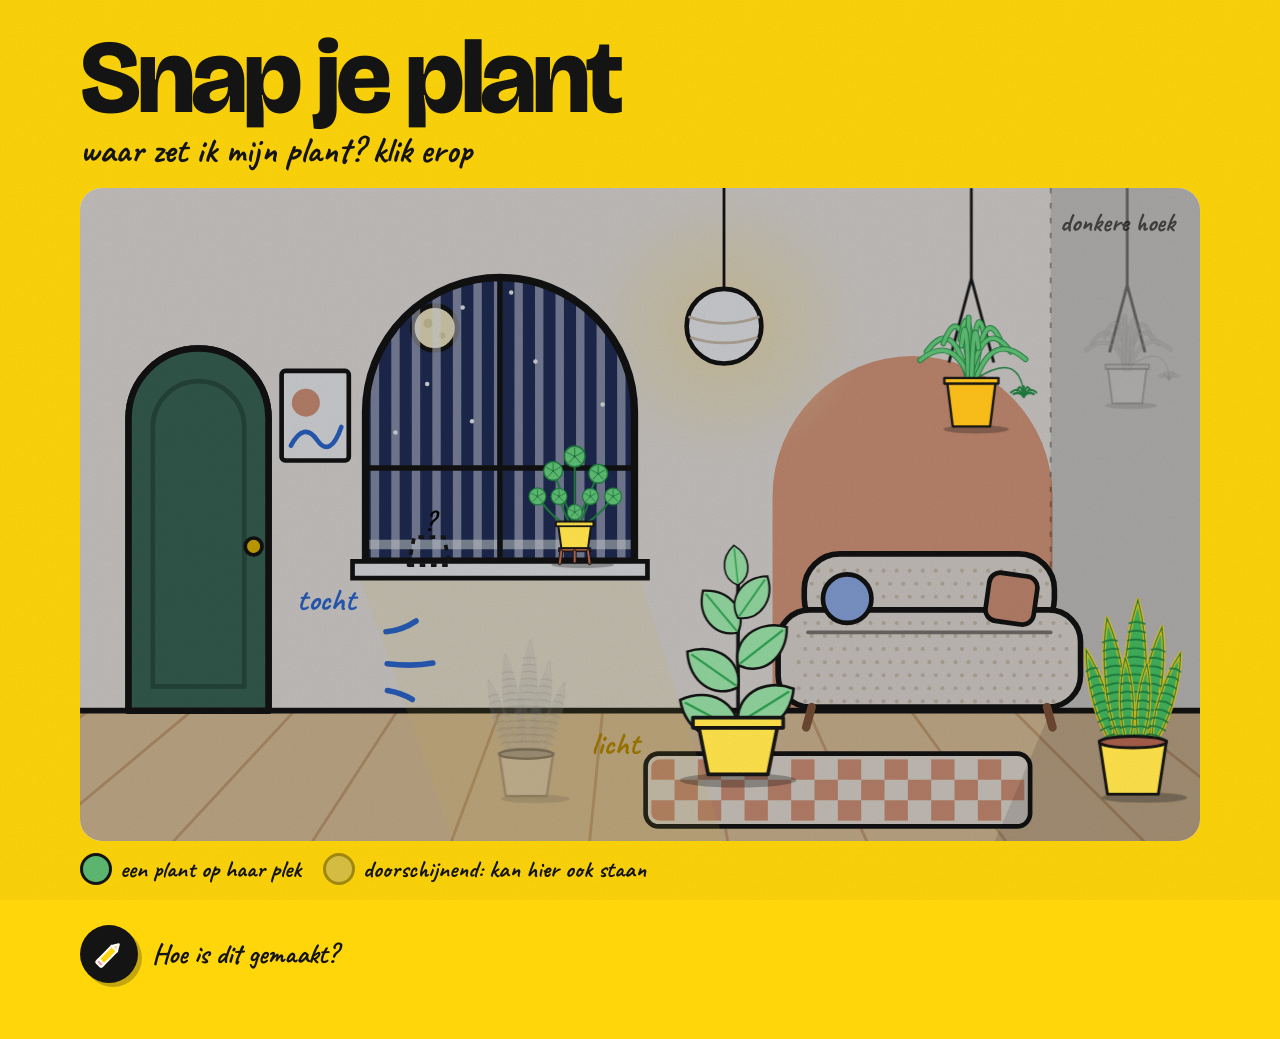
==== commit 79fd5448: "Kamer zonder kader Co-Authored-By: Claude Opus 5.5 <noreply@anthropic.com> Claude-Session: https://c" ====
--- a/index.html
+++ b/index.html
@@ -20,7 +20,7 @@
 .wrap{max-width:1120px;margin:0 auto;padding-inline:16px;padding-block:32px 56px}
 h1{font:800 clamp(48px,11vw,104px)/.88 var(--display);letter-spacing:-.04em;margin:0;text-wrap:balance}
 .hand{font:700 clamp(26px,5.4vw,36px)/1 var(--hand);margin:8px 0 20px}
-.roomwrap{border:3px solid var(--ink);border-radius:22px;box-shadow:8px 8px 0 var(--ink);overflow-x:auto;overflow-y:hidden;background:#F6EFE2;-webkit-overflow-scrolling:touch;scrollbar-width:thin}
+.roomwrap{border-radius:22px;overflow-x:auto;overflow-y:hidden;background:#F6EFE2;-webkit-overflow-scrolling:touch;scrollbar-width:thin}
 svg.room{display:block;height:clamp(380px,68vh,600px);width:auto;max-width:none}
 @media (min-width:900px){svg.room{width:100%;height:auto}}
 .mini{position:relative;width:max-content;margin:14px auto 4px;border:3px solid var(--ink);border-radius:10px;overflow:hidden;background:#F6EFE2;cursor:pointer;touch-action:none}
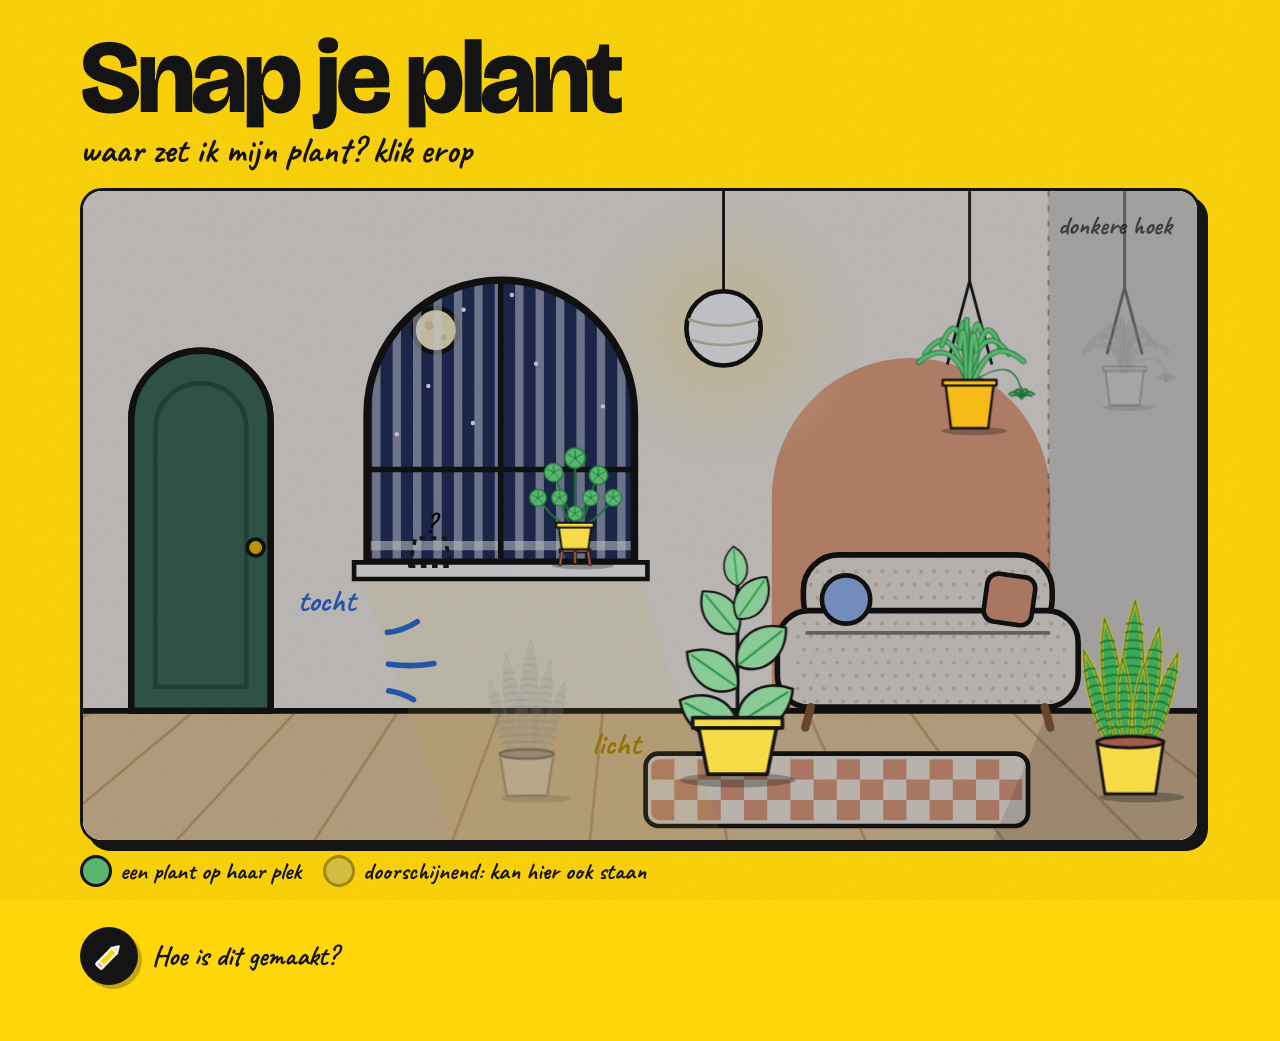
==== commit c72eff22: "Kat wegjagen door erop te klikken; prent naast de deur weg; rand rond de kamer terug Co-Authored-By:" ====
--- a/index.html
+++ b/index.html
@@ -20,7 +20,7 @@
 .wrap{max-width:1120px;margin:0 auto;padding-inline:16px;padding-block:32px 56px}
 h1{font:800 clamp(48px,11vw,104px)/.88 var(--display);letter-spacing:-.04em;margin:0;text-wrap:balance}
 .hand{font:700 clamp(26px,5.4vw,36px)/1 var(--hand);margin:8px 0 20px}
-.roomwrap{border-radius:22px;overflow-x:auto;overflow-y:hidden;background:#F6EFE2;-webkit-overflow-scrolling:touch;scrollbar-width:thin}
+.roomwrap{border:3px solid var(--ink);border-radius:22px;box-shadow:8px 8px 0 var(--ink);overflow-x:auto;overflow-y:hidden;background:#F6EFE2;-webkit-overflow-scrolling:touch;scrollbar-width:thin}
 svg.room{display:block;height:clamp(380px,68vh,600px);width:auto;max-width:none}
 @media (min-width:900px){svg.room{width:100%;height:auto}}
 .mini{position:relative;width:max-content;margin:14px auto 4px;border:3px solid var(--ink);border-radius:10px;overflow:hidden;background:#F6EFE2;cursor:pointer;touch-action:none}
@@ -59,7 +59,10 @@
 svg.room .rain path{animation:rain .7s linear infinite}
 svg.room .rain path:nth-child(3n){animation-delay:-.25s}svg.room .rain path:nth-child(3n+1){animation-delay:-.5s}
 @keyframes rain{from{transform:translate(0,-60px)}to{transform:translate(-16px,60px)}}
-svg.room .cat{--cat:#E39B5B;--spot:#F2C08F;pointer-events:none}
+svg.room .cat{--cat:#E39B5B;--spot:#F2C08F;pointer-events:none;outline:none}
+svg.room .cat.home{pointer-events:auto;cursor:pointer}
+svg.room .cat.home:hover .lie{filter:drop-shadow(0 0 6px rgba(255,214,10,.9))}
+svg.room .cat:focus-visible .lie{filter:drop-shadow(0 0 0 #5B2A9E) drop-shadow(0 0 4px #5B2A9E)}
 svg.room .cat .legs path{transform-box:fill-box;transform-origin:50% 0}
 svg.room .cat.walking .lg1{animation:leg .36s ease-in-out infinite alternate}
 svg.room .cat.walking .lg2{animation:leg .36s ease-in-out infinite alternate-reverse}
@@ -169,10 +172,6 @@
 <g class="swing"><path d="M690 0V108" stroke="#141414" stroke-width="3"/>
 <circle cx="690" cy="148" r="40" fill="#FFFDF6" stroke="#141414" stroke-width="5"/>
 <path d="M652 138q38 14 76 0M654 160q36 12 72 0" stroke="#D8C9B0" stroke-width="3" fill="none"/></g>
-<!-- prent naast het raam -->
-<rect x="216" y="196" width="72" height="96" rx="4" fill="#FFFDF6" stroke="#141414" stroke-width="5"/>
-<circle cx="242" cy="230" r="15" fill="#E39B7B"/>
-<path d="M226 276q14-26 28-6t26-14" stroke="#2F6FD6" stroke-width="5" fill="none" stroke-linecap="round"/>
 <!-- donkere hoek -->
 <path d="M1040 0H1200V560H1040Z" fill="#141414" opacity=".13"/>
 <path d="M1040 0V560" stroke="#141414" stroke-width="2" stroke-dasharray="6 10" opacity=".35"/>
@@ -263,10 +262,6 @@
 <g class="swing"><path d="M690 0V108" stroke="#141414" stroke-width="3"/>
 <circle cx="690" cy="148" r="40" fill="#FFFDF6" stroke="#141414" stroke-width="5"/>
 <path d="M652 138q38 14 76 0M654 160q36 12 72 0" stroke="#D8C9B0" stroke-width="3" fill="none"/></g>
-<!-- prent naast het raam -->
-<rect x="216" y="196" width="72" height="96" rx="4" fill="#FFFDF6" stroke="#141414" stroke-width="5"/>
-<circle cx="242" cy="230" r="15" fill="#E39B7B"/>
-<path d="M226 276q14-26 28-6t26-14" stroke="#2F6FD6" stroke-width="5" fill="none" stroke-linecap="round"/>
 <!-- donkere hoek -->
 <path d="M1040 0H1200V560H1040Z" fill="#141414" opacity=".13"/>
 <path d="M1040 0V560" stroke="#141414" stroke-width="2" stroke-dasharray="6 10" opacity=".35"/>
@@ -462,16 +457,21 @@
   await move(tx-70,610,1800);cat.classList.remove('walking');
   await move(tx,ty,650,70);walk.style.opacity=0;lie.style.opacity=1;pos.f=Math.random()<.5?1:-1;place();
   setDoor(false);state='in';busy=false;door.setAttribute('aria-label','Open de deur: de kat gaat weer weg');
- }
- async function goOut(){
-  busy=true;setDoor(true);await wait(500);
+  cat.classList.add('home');cat.setAttribute('tabindex','0');cat.setAttribute('role','button');cat.setAttribute('aria-label','Jaag de '+FUR[furI][2]+' kat buiten');
+ }
+ async function goOut(shoo){
+  busy=true;cat.classList.remove('home');cat.removeAttribute('tabindex');cat.removeAttribute('role');cat.removeAttribute('aria-label');
+  if(shoo){lie.style.opacity=0;walk.style.opacity=1;await move(pos.x,pos.y-46,260);await move(pos.x,pos.y+46,200)}  // schrikt op
+  setDoor(true);await wait(shoo?150:500);
   lie.style.opacity=0;walk.style.opacity=1;
-  await move(pos.x-70,610,600,60);cat.classList.add('walking');
-  await move(127,600,2000);cat.style.opacity=0;cat.classList.remove('walking');
+  await move(pos.x-70,610,shoo?380:600,60);cat.classList.add('walking');
+  await move(127,600,shoo?1100:2000);cat.style.opacity=0;cat.classList.remove('walking');
   await wait(300);setDoor(false);state='out';busy=false;
  }
  function knock(){ if(busy)return; state==='out'?comeIn():goOut(); }
  door.addEventListener('click',knock);
+ cat.addEventListener('click',()=>{ if(!busy&&state==='in')goOut(true) });
+ cat.addEventListener('keydown',e=>{if((e.key==='Enter'||e.key===' ')&&!busy&&state==='in'){e.preventDefault();goOut(true)}});
  door.addEventListener('keydown',e=>{if(e.key==='Enter'||e.key===' '){e.preventDefault();knock()}});
 })();
 </script>
